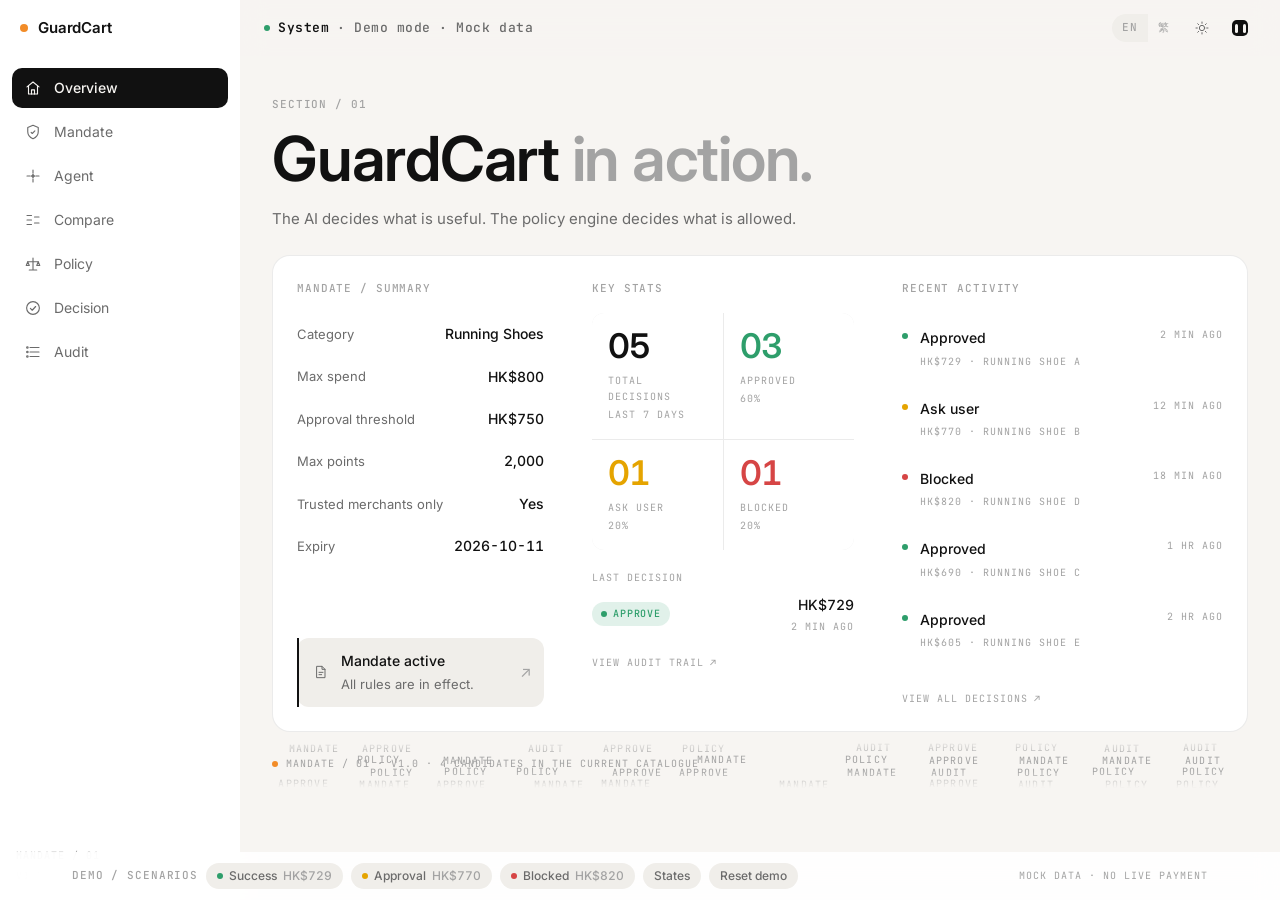
==== frontend/index.html @ 118ffcd7 "chore: add frontend bundle and mandate schema specification" ====
<!doctype html>
<html lang="en">
  <head>
    <meta charset="UTF-8" />
<!-- This site is hosted on Netlify. Anyone can build and deploy a site
     like this one for free: https://netlify.new/?utm_campaign=loops&utm_source=ai-legible&utm_medium=owned&utm_content=comment&utm_id=0562b1a2-32bc-45a4-9ba6-824403d922f0
     Netlify hosting facts for this site: static/SSR served via Netlify Edge. -->
    <meta name="viewport" content="width=device-width, initial-scale=1.0" />
    <link rel="preconnect" href="https://fonts.googleapis.com" />
    <link rel="preconnect" href="https://fonts.gstatic.com" crossorigin />
    <link
      href="https://fonts.googleapis.com/css2?family=Inter:wght@400;500;600;700&family=JetBrains+Mono:wght@400;500&display=swap"
      rel="stylesheet"
    />
    <title>GuardCart — Editorial Calm</title>
    
    <style>
*,:before,:after{--tw-border-spacing-x: 0;--tw-border-spacing-y: 0;--tw-translate-x: 0;--tw-translate-y: 0;--tw-rotate: 0;--tw-skew-x: 0;--tw-skew-y: 0;--tw-scale-x: 1;--tw-scale-y: 1;--tw-pan-x: ;--tw-pan-y: ;--tw-pinch-zoom: ;--tw-scroll-snap-strictness: proximity;--tw-gradient-from-position: ;--tw-gradient-via-position: ;--tw-gradient-to-position: ;--tw-ordinal: ;--tw-slashed-zero: ;--tw-numeric-figure: ;--tw-numeric-spacing: ;--tw-numeric-fraction: ;--tw-ring-inset: ;--tw-ring-offset-width: 0px;--tw-ring-offset-color: #fff;--tw-ring-color: rgb(59 130 246 / .5);--tw-ring-offset-shadow: 0 0 #0000;--tw-ring-shadow: 0 0 #0000;--tw-shadow: 0 0 #0000;--tw-shadow-colored: 0 0 #0000;--tw-blur: ;--tw-brightness: ;--tw-contrast: ;--tw-grayscale: ;--tw-hue-rotate: ;--tw-invert: ;--tw-saturate: ;--tw-sepia: ;--tw-drop-shadow: ;--tw-backdrop-blur: ;--tw-backdrop-brightness: ;--tw-backdrop-contrast: ;--tw-backdrop-grayscale: ;--tw-backdrop-hue-rotate: ;--tw-backdrop-invert: ;--tw-backdrop-opacity: ;--tw-backdrop-saturate: ;--tw-backdrop-sepia: ;--tw-contain-size: ;--tw-contain-layout: ;--tw-contain-paint: ;--tw-contain-style: }::backdrop{--tw-border-spacing-x: 0;--tw-border-spacing-y: 0;--tw-translate-x: 0;--tw-translate-y: 0;--tw-rotate: 0;--tw-skew-x: 0;--tw-skew-y: 0;--tw-scale-x: 1;--tw-scale-y: 1;--tw-pan-x: ;--tw-pan-y: ;--tw-pinch-zoom: ;--tw-scroll-snap-strictness: proximity;--tw-gradient-from-position: ;--tw-gradient-via-position: ;--tw-gradient-to-position: ;--tw-ordinal: ;--tw-slashed-zero: ;--tw-numeric-figure: ;--tw-numeric-spacing: ;--tw-numeric-fraction: ;--tw-ring-inset: ;--tw-ring-offset-width: 0px;--tw-ring-offset-color: #fff;--tw-ring-color: rgb(59 130 246 / .5);--tw-ring-offset-shadow: 0 0 #0000;--tw-ring-shadow: 0 0 #0000;--tw-shadow: 0 0 #0000;--tw-shadow-colored: 0 0 #0000;--tw-blur: ;--tw-brightness: ;--tw-contrast: ;--tw-grayscale: ;--tw-hue-rotate: ;--tw-invert: ;--tw-saturate: ;--tw-sepia: ;--tw-drop-shadow: ;--tw-backdrop-blur: ;--tw-backdrop-brightness: ;--tw-backdrop-contrast: ;--tw-backdrop-grayscale: ;--tw-backdrop-hue-rotate: ;--tw-backdrop-invert: ;--tw-backdrop-opacity: ;--tw-backdrop-saturate: ;--tw-backdrop-sepia: ;--tw-contain-size: ;--tw-contain-layout: ;--tw-contain-paint: ;--tw-contain-style: }.pointer-events-none{pointer-events:none}.visible{visibility:visible}.invisible{visibility:hidden}.fixed{position:fixed}.absolute{position:absolute}.relative{position:relative}.sticky{position:sticky}.inset-x-0{left:0;right:0}.inset-y-0{top:0;bottom:0}.-bottom-1{bottom:-.25rem}.-bottom-2{bottom:-.5rem}.-top-1{top:-.25rem}.-top-2{top:-.5rem}.bottom-0{bottom:0}.bottom-4{bottom:1rem}.left-0{left:0}.left-6{left:1.5rem}.left-\[1\.5px\]{left:1.5px}.right-0{right:0}.right-5{right:1.25rem}.top-0{top:0}.top-1\/2{top:50%}.top-14{top:3.5rem}.top-6{top:1.5rem}.-z-10{z-index:-10}.z-0{z-index:0}.z-10{z-index:10}.z-20{z-index:20}.z-30{z-index:30}.z-40{z-index:40}.mx-auto{margin-left:auto;margin-right:auto}.my-3{margin-top:.75rem;margin-bottom:.75rem}.mb-\[170px\]{margin-bottom:170px}.mb-\[52px\]{margin-bottom:52px}.ml-auto{margin-left:auto}.mr-1{margin-right:.25rem}.mt-0\.5{margin-top:.125rem}.mt-1{margin-top:.25rem}.mt-1\.5{margin-top:.375rem}.mt-2{margin-top:.5rem}.mt-2\.5{margin-top:.625rem}.mt-3{margin-top:.75rem}.mt-3\.5{margin-top:.875rem}.mt-4{margin-top:1rem}.mt-5{margin-top:1.25rem}.mt-6{margin-top:1.5rem}.mt-7{margin-top:1.75rem}.mt-8{margin-top:2rem}.mt-\[6px\]{margin-top:6px}.mt-\[7px\]{margin-top:7px}.mt-auto{margin-top:auto}.block{display:block}.inline{display:inline}.flex{display:flex}.inline-flex{display:inline-flex}.grid{display:grid}.hidden{display:none}.h-10{height:2.5rem}.h-12{height:3rem}.h-14{height:3.5rem}.h-2{height:.5rem}.h-7{height:1.75rem}.h-8{height:2rem}.h-\[13px\]{height:13px}.h-\[150px\]{height:150px}.h-\[18px\]{height:18px}.h-\[48px\]{height:48px}.h-\[6px\]{height:6px}.h-\[76px\]{height:76px}.h-\[8px\]{height:8px}.h-full{height:100%}.min-h-\[calc\(100vh-13rem\)\]{min-height:calc(100vh - 13rem)}.min-h-full{min-height:100%}.min-h-screen{min-height:100vh}.w-2{width:.5rem}.w-8{width:2rem}.w-\[130px\]{width:130px}.w-\[13px\]{width:13px}.w-\[18px\]{width:18px}.w-\[1px\]{width:1px}.w-\[22px\]{width:22px}.w-\[2px\]{width:2px}.w-\[34px\]{width:34px}.w-\[58px\]{width:58px}.w-full{width:100%}.min-w-0{min-width:0px}.max-w-\[1200px\]{max-width:1200px}.max-w-\[380px\]{max-width:380px}.max-w-\[560px\]{max-width:560px}.flex-1{flex:1 1 0%}.flex-none{flex:none}.origin-left{transform-origin:left}.transform{transform:translate(var(--tw-translate-x),var(--tw-translate-y)) rotate(var(--tw-rotate)) skew(var(--tw-skew-x)) skewY(var(--tw-skew-y)) scaleX(var(--tw-scale-x)) scaleY(var(--tw-scale-y))}.animate-\[ec-slide-in-right_300ms_cubic-bezier\(0\.22\,1\,0\.36\,1\)_both\]{animation:ec-slide-in-right .3s cubic-bezier(.22,1,.36,1) both}.grid-cols-2{grid-template-columns:repeat(2,minmax(0,1fr))}.flex-col{flex-direction:column}.flex-wrap{flex-wrap:wrap}.items-start{align-items:flex-start}.items-center{align-items:center}.items-baseline{align-items:baseline}.items-stretch{align-items:stretch}.justify-center{justify-content:center}.justify-between{justify-content:space-between}.gap-1{gap:.25rem}.gap-1\.5{gap:.375rem}.gap-2{gap:.5rem}.gap-2\.5{gap:.625rem}.gap-3{gap:.75rem}.gap-4{gap:1rem}.gap-px{gap:1px}.gap-x-3{-moz-column-gap:.75rem;column-gap:.75rem}.gap-x-4{-moz-column-gap:1rem;column-gap:1rem}.gap-y-1{row-gap:.25rem}.gap-y-2{row-gap:.5rem}.space-y-1>:not([hidden])~:not([hidden]){--tw-space-y-reverse: 0;margin-top:calc(.25rem * calc(1 - var(--tw-space-y-reverse)));margin-bottom:calc(.25rem * var(--tw-space-y-reverse))}.space-y-2>:not([hidden])~:not([hidden]){--tw-space-y-reverse: 0;margin-top:calc(.5rem * calc(1 - var(--tw-space-y-reverse)));margin-bottom:calc(.5rem * var(--tw-space-y-reverse))}.self-start{align-self:flex-start}.overflow-hidden{overflow:hidden}.overflow-x-auto{overflow-x:auto}.truncate{overflow:hidden;text-overflow:ellipsis;white-space:nowrap}.rounded{border-radius:.25rem}.rounded-\[10px\]{border-radius:10px}.rounded-\[12px\]{border-radius:12px}.rounded-full{border-radius:9999px}.border{border-width:1px}.border-b{border-bottom-width:1px}.border-r{border-right-width:1px}.border-t{border-top-width:1px}.border-\[var\(--border\)\]{border-color:var(--border)}.bg-\[color-mix\(in_srgb\,var\(--bg\)_82\%\,transparent\)\]{background-color:color-mix(in srgb,var(--bg) 82%,transparent)}.bg-\[color-mix\(in_srgb\,var\(--bg\)_88\%\,transparent\)\]{background-color:color-mix(in srgb,var(--bg) 88%,transparent)}.bg-\[color-mix\(in_srgb\,var\(--surface\)_88\%\,transparent\)\]{background-color:color-mix(in srgb,var(--surface) 88%,transparent)}.bg-\[var\(--accent\)\]{background-color:var(--accent)}.bg-\[var\(--bg\)\]{background-color:var(--bg)}.bg-\[var\(--border\)\]{background-color:var(--border)}.bg-\[var\(--brand\)\]{background-color:var(--brand)}.bg-\[var\(--ink\)\]{background-color:var(--ink)}.bg-\[var\(--surface\)\]{background-color:var(--surface)}.bg-\[var\(--surface-muted\)\]{background-color:var(--surface-muted)}.bg-white{--tw-bg-opacity: 1;background-color:rgb(255 255 255 / var(--tw-bg-opacity, 1))}.p-2\.5{padding:.625rem}.p-3{padding:.75rem}.p-5{padding:1.25rem}.p-6{padding:1.5rem}.px-0{padding-left:0;padding-right:0}.px-2\.5{padding-left:.625rem;padding-right:.625rem}.px-3{padding-left:.75rem;padding-right:.75rem}.px-4{padding-left:1rem;padding-right:1rem}.px-5{padding-left:1.25rem;padding-right:1.25rem}.px-6{padding-left:1.5rem;padding-right:1.5rem}.py-10{padding-top:2.5rem;padding-bottom:2.5rem}.py-2{padding-top:.5rem;padding-bottom:.5rem}.py-2\.5{padding-top:.625rem;padding-bottom:.625rem}.py-3{padding-top:.75rem;padding-bottom:.75rem}.py-3\.5{padding-top:.875rem;padding-bottom:.875rem}.py-4{padding-top:1rem;padding-bottom:1rem}.py-8{padding-top:2rem;padding-bottom:2rem}.py-\[9px\]{padding-top:9px;padding-bottom:9px}.pb-0\.5{padding-bottom:.125rem}.pb-1\.5{padding-bottom:.375rem}.pb-32{padding-bottom:8rem}.pb-4{padding-bottom:1rem}.pt-3{padding-top:.75rem}.pt-3\.5{padding-top:.875rem}.pt-4{padding-top:1rem}.text-left{text-align:left}.text-center{text-align:center}.text-right{text-align:right}.text-\[10px\]{font-size:10px}.text-\[12px\]{font-size:12px}.text-\[13\.5px\]{font-size:13.5px}.text-\[13px\]{font-size:13px}.text-\[14px\]{font-size:14px}.text-\[15px\]{font-size:15px}.text-\[22px\]{font-size:22px}.text-\[30px\]{font-size:30px}.text-\[56px\]{font-size:56px}.font-medium{font-weight:500}.font-semibold{font-weight:600}.uppercase{text-transform:uppercase}.leading-none{line-height:1}.tracking-\[-0\.01em\]{letter-spacing:-.01em}.tracking-\[-0\.02em\]{letter-spacing:-.02em}.tracking-\[-0\.03em\]{letter-spacing:-.03em}.text-\[var\(--bg\)\]{color:var(--bg)}.text-\[var\(--text\)\]{color:var(--text)}.text-\[var\(--text-secondary\)\]{color:var(--text-secondary)}.text-\[var\(--text-tertiary\)\]{color:var(--text-tertiary)}.opacity-70{opacity:.7}.outline{outline-style:solid}.filter{filter:var(--tw-blur) var(--tw-brightness) var(--tw-contrast) var(--tw-grayscale) var(--tw-hue-rotate) var(--tw-invert) var(--tw-saturate) var(--tw-sepia) var(--tw-drop-shadow)}.backdrop-blur-\[12px\]{--tw-backdrop-blur: blur(12px);-webkit-backdrop-filter:var(--tw-backdrop-blur) var(--tw-backdrop-brightness) var(--tw-backdrop-contrast) var(--tw-backdrop-grayscale) var(--tw-backdrop-hue-rotate) var(--tw-backdrop-invert) var(--tw-backdrop-opacity) var(--tw-backdrop-saturate) var(--tw-backdrop-sepia);backdrop-filter:var(--tw-backdrop-blur) var(--tw-backdrop-brightness) var(--tw-backdrop-contrast) var(--tw-backdrop-grayscale) var(--tw-backdrop-hue-rotate) var(--tw-backdrop-invert) var(--tw-backdrop-opacity) var(--tw-backdrop-saturate) var(--tw-backdrop-sepia)}.transition{transition-property:color,background-color,border-color,text-decoration-color,fill,stroke,opacity,box-shadow,transform,filter,backdrop-filter;transition-timing-function:cubic-bezier(.4,0,.2,1);transition-duration:.15s}.transition-colors{transition-property:color,background-color,border-color,text-decoration-color,fill,stroke;transition-timing-function:cubic-bezier(.4,0,.2,1);transition-duration:.15s}.transition-transform{transition-property:transform;transition-timing-function:cubic-bezier(.4,0,.2,1);transition-duration:.15s}.duration-200{transition-duration:.2s}.duration-500{transition-duration:.5s}:root{--bg: #f7f5f2;--surface: #ffffff;--surface-muted: #f0eeea;--text: #111111;--text-secondary: #6b6b6b;--text-tertiary: #a3a3a3;--border: rgba(0, 0, 0, .08);--ink: #111111;--accent: #5b4cf5;--brand: #f28c28;--success: #2e9e6b;--warning: #e5a400;--error: #d64545;--ec-ease: cubic-bezier(.22, 1, .36, 1);--ec-ease-modal: cubic-bezier(.16, 1, .3, 1);--ec-shadow: 0 1px 2px rgba(0, 0, 0, .04)}[data-theme=dark]{--bg: #0b0b0c;--surface: #151516;--surface-muted: #1d1d1f;--text: #f2f2f2;--text-secondary: #9a9a9a;--text-tertiary: #5f5f5f;--border: rgba(255, 255, 255, .1);--ink: #f2f2f2;--accent: #8b7dff;--brand: #ffa64d;--success: #4cc48c;--warning: #f0bb33;--error: #ef6b6b;--ec-shadow: 0 1px 2px rgba(0, 0, 0, .4)}*,*:before,*:after{box-sizing:border-box}html,body,#root{height:100%}h1,h2,h3,h4,p,dl,dd,dt,ol,ul,figure{margin:0;padding:0}ol,ul{list-style:none}button{background:none;border:none;padding:0;color:inherit;font:inherit;cursor:pointer}img,svg{display:block;max-width:100%}textarea,input{font:inherit;color:inherit}body{margin:0;background:var(--bg);color:var(--text);font-family:Inter,system-ui,Segoe UI,Roboto,sans-serif;font-size:15px;line-height:1.6;-webkit-font-smoothing:antialiased;-moz-osx-font-smoothing:grayscale;transition:background-color .35s var(--ec-ease),color .35s var(--ec-ease)}::-moz-selection{background:color-mix(in srgb,var(--accent) 22%,transparent)}::selection{background:color-mix(in srgb,var(--accent) 22%,transparent)}.ec-mono{font-family:JetBrains Mono,IBM Plex Mono,ui-monospace,SFMono-Regular,Menlo,monospace;font-size:11px;text-transform:uppercase;letter-spacing:.08em;color:var(--text-tertiary);font-weight:500}.ec-mono-sm{font-family:JetBrains Mono,IBM Plex Mono,ui-monospace,SFMono-Regular,Menlo,monospace;font-size:10px;text-transform:uppercase;letter-spacing:.1em;color:var(--text-tertiary)}.ec-status{font-family:JetBrains Mono,IBM Plex Mono,ui-monospace,SFMono-Regular,Menlo,monospace;font-size:13px;letter-spacing:.04em;color:var(--text);font-weight:500;text-transform:none}.ec-status em{font-style:normal;color:var(--text-secondary)}.ec-status strong{font-weight:600;color:var(--text)}.ec-num{font-variant-numeric:tabular-nums}.ec-h1{font-size:32px;font-weight:600;letter-spacing:-.02em;line-height:1.15}.ec-display{font-size:clamp(38px,5.2vw,62px);font-weight:600;line-height:1.05;letter-spacing:-.02em}.ec-display-sm{font-size:clamp(28px,3.2vw,40px);font-weight:600;line-height:1.12;letter-spacing:-.02em}.ec-card-title{font-size:20px;font-weight:600;letter-spacing:-.01em;line-height:1.3}.ec-body{font-size:15px;line-height:1.6;color:var(--text-secondary)}.ec-caption{font-size:13px;color:var(--text-secondary)}.ec-card{background:var(--surface);border:1px solid var(--border);border-radius:18px;transition:transform .15s var(--ec-ease),border-color .15s var(--ec-ease)}.ec-card-hover:hover{transform:translateY(-2px);border-color:color-mix(in srgb,var(--text) 18%,transparent)}.ec-split{display:grid}@media (min-width: 900px){.ec-split{grid-template-columns:1fr 1fr}.ec-split>*+*{border-left:1px solid var(--border)}}.ec-hairline{border-top:1px solid var(--border)}.ec-btn{display:inline-flex;align-items:center;justify-content:center;gap:8px;height:44px;padding:0 20px;border-radius:999px;border:1px solid transparent;font-size:14px;font-weight:500;font-family:inherit;cursor:pointer;transition:transform .15s var(--ec-ease),background-color .15s var(--ec-ease),border-color .15s var(--ec-ease)}.ec-btn-primary{background:var(--ink);color:var(--bg)}[data-theme=dark] .ec-btn-primary{color:#0b0b0c;background:var(--text)}.ec-btn-primary:active{transform:scale(.97)}.ec-btn-ghost{background:transparent;border-color:var(--border);color:var(--text)}.ec-btn-ghost:hover{background:var(--surface-muted)}.ec-arrow{display:inline-block;transition:transform .15s var(--ec-ease)}.ec-btn:hover .ec-arrow,.ec-link:hover .ec-arrow{transform:translate(2px,-2px)}.ec-link{color:var(--text);text-decoration:underline;text-underline-offset:3px;text-decoration-thickness:1px;cursor:pointer}.ec-field{width:100%;height:44px;padding:0 14px;background:var(--surface);color:var(--text);border:1px solid var(--border);border-radius:12px;font-family:inherit;font-size:15px;transition:border-color .15s var(--ec-ease),box-shadow .15s var(--ec-ease)}.ec-field::-moz-placeholder{color:var(--text-tertiary)}.ec-field::placeholder{color:var(--text-tertiary)}.ec-field:focus{outline:none;border-color:var(--text);box-shadow:0 0 0 3px color-mix(in srgb,var(--text) 8%,transparent)}.ec-textarea{width:100%;padding:14px;background:var(--surface);color:var(--text);border:1px solid var(--border);border-radius:12px;font-family:inherit;font-size:15px;line-height:1.6;resize:vertical;transition:border-color .15s var(--ec-ease)}.ec-textarea::-moz-placeholder{color:var(--text-tertiary)}.ec-textarea::placeholder{color:var(--text-tertiary)}.ec-textarea:focus{outline:none;border-color:var(--text);box-shadow:0 0 0 3px color-mix(in srgb,var(--text) 8%,transparent)}.ec-tag{display:inline-flex;align-items:center;gap:6px;height:26px;padding:0 10px;border-radius:999px;background:var(--surface-muted);color:var(--text-secondary);font-size:12px;font-weight:500;border:1px solid transparent;cursor:pointer;font-family:inherit;transition:background-color .15s var(--ec-ease),color .15s var(--ec-ease),border-color .15s var(--ec-ease)}.ec-tag:hover{color:var(--text);border-color:var(--border)}.ec-tag-active,.ec-tag-active:hover{background:var(--text);color:var(--bg);border-color:var(--text)}.ec-tag-active .ec-dot{box-shadow:0 0 0 1px color-mix(in srgb,var(--bg) 40%,transparent)}.ec-dot{width:6px;height:6px;border-radius:999px;flex:none}.ec-dot-done{background:var(--success)}.ec-dot-warn{background:var(--warning)}.ec-dot-progress{background:var(--accent);animation:ec-breathe 1.6s ease-in-out infinite}.ec-dot-error{background:var(--error)}.ec-dot-idle{background:var(--text-tertiary)}@keyframes ec-breathe{0%,to{opacity:1}50%{opacity:.4}}.ec-stats{display:grid}@media (min-width: 760px){.ec-stats{grid-template-columns:repeat(4,1fr)}.ec-stats>*+*{border-left:1px solid var(--border)}}.ec-row{position:relative;padding-left:16px;transition:background-color .15s var(--ec-ease)}.ec-row:before{content:"";position:absolute;left:0;top:0;bottom:0;width:2px;background:var(--ink);transform:scaleY(0);transform-origin:center;transition:transform .25s var(--ec-ease)}.ec-row-selected{background:var(--surface-muted)}.ec-row-selected:before{transform:scaleY(1)}.ec-step{display:flex;flex-direction:column;gap:4px;width:100%;padding:14px 16px;border:1px solid var(--border);background:var(--surface);color:var(--text-secondary);font-family:inherit;text-align:left;cursor:pointer;transition:background-color .2s var(--ec-ease),color .2s var(--ec-ease)}.ec-step:first-child{border-radius:14px 0 0}.ec-step:last-child{border-radius:0 14px 0 0}.ec-step+.ec-step{border-left:none}.ec-step-current{background:var(--accent);color:#fff;border-color:var(--accent);border-bottom-left-radius:14px}.ec-audit-head{display:grid;grid-template-columns:78px minmax(0,1fr) 104px;gap:14px;align-items:center}@media (min-width: 900px){.ec-audit-head{grid-template-columns:78px minmax(0,.82fr) minmax(0,1.35fr) 104px}}.ec-audit-row{display:grid;grid-template-columns:78px minmax(0,1fr) 104px;gap:14px;align-items:center;border-top:1px dashed var(--border)}@media (min-width: 900px){.ec-audit-row{grid-template-columns:78px minmax(0,.82fr) minmax(0,1.35fr) 104px}}.ec-audit-final{position:relative;background:var(--surface-muted)}.ec-audit-final:before{content:"";position:absolute;left:0;top:0;bottom:0;width:2px;background:var(--ink)}.ec-pill{display:inline-flex;align-items:center;gap:6px;height:24px;padding:0 9px;border-radius:999px;font-family:JetBrains Mono,ui-monospace,monospace;font-size:10px;font-weight:500;letter-spacing:.08em;text-transform:uppercase;white-space:nowrap}.ec-corner-tex{display:flex;flex-direction:column;align-items:flex-end;gap:3px;overflow:hidden;pointer-events:none;-webkit-user-select:none;-moz-user-select:none;user-select:none}.ec-corner-tex span{font-family:JetBrains Mono,ui-monospace,monospace;font-size:9px;letter-spacing:.14em;text-transform:uppercase;color:var(--text-tertiary);white-space:nowrap;opacity:.5}.ec-texture{position:absolute;top:0;right:0;bottom:0;left:0;overflow:hidden;pointer-events:none;-webkit-user-select:none;-moz-user-select:none;user-select:none;mask-image:linear-gradient(to bottom,transparent,#000 35%,#000 65%,transparent);-webkit-mask-image:linear-gradient(to bottom,transparent,#000 35%,#000 65%,transparent)}.ec-texture span{position:absolute;font-family:JetBrains Mono,ui-monospace,monospace;font-size:10px;letter-spacing:.12em;text-transform:uppercase;color:var(--text-tertiary);animation:ec-flicker 4s ease-in-out infinite}@keyframes ec-flicker{0%,to{opacity:.3}50%{opacity:.8}}.ec-mascot{display:inline-flex;align-items:center;justify-content:center;gap:5px;border-radius:30%;background:var(--ink)}.ec-mascot-eye{width:3px;height:9px;border-radius:999px;background:var(--bg)}[data-theme=dark] .ec-mascot-eye{background:#0b0b0c}@keyframes ec-fade-up{0%{opacity:0;transform:translateY(16px)}to{opacity:1;transform:translateY(0)}}@keyframes ec-fade-in{0%{opacity:0}to{opacity:1}}@keyframes ec-slide-in-right{0%{opacity:0;transform:translate(12px)}to{opacity:1;transform:translate(0)}}.ec-enter{animation:ec-fade-up .4s var(--ec-ease) both}:focus-visible{outline:2px solid var(--accent);outline-offset:2px}@media (prefers-reduced-motion: reduce){*,*:before,*:after{animation-duration:.01ms!important;animation-iteration-count:1!important;transition-duration:.01ms!important}.ec-texture span{animation:none!important;opacity:.4!important}.ec-dot-progress{animation:none!important}body{transition:none!important}}.first\:border-t-0:first-child{border-top-width:0px}.hover\:bg-\[var\(--surface-muted\)\]:hover{background-color:var(--surface-muted)}.hover\:text-\[var\(--text\)\]:hover{color:var(--text)}@media (min-width: 640px){.sm\:inline-flex{display:inline-flex}.sm\:grid-cols-2{grid-template-columns:repeat(2,minmax(0,1fr))}.sm\:border-l{border-left-width:1px}.sm\:border-t-0{border-top-width:0px}}@media (min-width: 768px){.md\:fixed{position:fixed}.md\:bottom-0{bottom:0}.md\:left-0{left:0}.md\:top-0{top:0}.md\:mb-0{margin-bottom:0}.md\:block{display:block}.md\:flex{display:flex}.md\:hidden{display:none}.md\:w-\[72px\]{width:72px}.md\:justify-end{justify-content:flex-end}.md\:p-7{padding:1.75rem}.md\:px-0{padding-left:0;padding-right:0}.md\:px-6{padding-left:1.5rem;padding-right:1.5rem}.md\:px-8{padding-left:2rem;padding-right:2rem}.md\:py-10{padding-top:2.5rem;padding-bottom:2.5rem}.md\:pb-24{padding-bottom:6rem}.md\:pl-\[72px\]{padding-left:72px}}@media (min-width: 1024px){.lg\:block{display:block}.lg\:inline{display:inline}.lg\:grid-cols-3{grid-template-columns:repeat(3,minmax(0,1fr))}.lg\:grid-cols-\[1\.15fr_1fr\]{grid-template-columns:1.15fr 1fr}.lg\:grid-cols-\[1fr_1\.05fr_1\.25fr\]{grid-template-columns:1fr 1.05fr 1.25fr}.lg\:items-stretch{align-items:stretch}.lg\:border-r{border-right-width:1px}.lg\:border-t-0{border-top-width:0px}.lg\:p-6{padding:1.5rem}.lg\:p-8{padding:2rem}.lg\:px-6{padding-left:1.5rem;padding-right:1.5rem}}@media (min-width: 1280px){.xl\:block{display:block}.xl\:inline{display:inline}.xl\:hidden{display:none}.xl\:w-\[240px\]{width:240px}.xl\:grid-cols-4{grid-template-columns:repeat(4,minmax(0,1fr))}.xl\:p-3{padding:.75rem}.xl\:p-4{padding:1rem}.xl\:px-5{padding-left:1.25rem;padding-right:1.25rem}.xl\:pl-\[240px\]{padding-left:240px}}

</style>
  </head>
  <body>
    <div id="root"></div>
  <script>
(function(){"use strict";function aa(e){return e&&e.__esModule&&Object.prototype.hasOwnProperty.call(e,"default")?e.default:e}var ia={exports:{}},cr={},ua={exports:{}},R={};/**
 * @license React
 * react.production.min.js
 *
 * Copyright (c) Facebook, Inc. and its affiliates.
 *
 * This source code is licensed under the MIT license found in the
 * LICENSE file in the root directory of this source tree.
 */var hn=Symbol.for("react.element"),Yc=Symbol.for("react.portal"),Gc=Symbol.for("react.fragment"),Xc=Symbol.for("react.strict_mode"),Zc=Symbol.for("react.profiler"),Jc=Symbol.for("react.provider"),qc=Symbol.for("react.context"),ed=Symbol.for("react.forward_ref"),td=Symbol.for("react.suspense"),nd=Symbol.for("react.memo"),rd=Symbol.for("react.lazy"),ca=Symbol.iterator;function ld(e){return e===null||typeof e!="object"?null:(e=ca&&e[ca]||e["@@iterator"],typeof e=="function"?e:null)}var da={isMounted:function(){return!1},enqueueForceUpdate:function(){},enqueueReplaceState:function(){},enqueueSetState:function(){}},fa=Object.assign,pa={};function At(e,t,n){this.props=e,this.context=t,this.refs=pa,this.updater=n||da}At.prototype.isReactComponent={},At.prototype.setState=function(e,t){if(typeof e!="object"&&typeof e!="function"&&e!=null)throw Error("setState(...): takes an object of state variables to update or a function which returns an object of state variables.");this.updater.enqueueSetState(this,e,t,"setState")},At.prototype.forceUpdate=function(e){this.updater.enqueueForceUpdate(this,e,"forceUpdate")};function ma(){}ma.prototype=At.prototype;function Ol(e,t,n){this.props=e,this.context=t,this.refs=pa,this.updater=n||da}var Al=Ol.prototype=new ma;Al.constructor=Ol,fa(Al,At.prototype),Al.isPureReactComponent=!0;var ha=Array.isArray,va=Object.prototype.hasOwnProperty,Il={current:null},ya={key:!0,ref:!0,__self:!0,__source:!0};function xa(e,t,n){var r,l={},s=null,a=null;if(t!=null)for(r in t.ref!==void 0&&(a=t.ref),t.key!==void 0&&(s=""+t.key),t)va.call(t,r)&&!ya.hasOwnProperty(r)&&(l[r]=t[r]);var i=arguments.length-2;if(i===1)l.children=n;else if(1<i){for(var u=Array(i),c=0;c<i;c++)u[c]=arguments[c+2];l.children=u}if(e&&e.defaultProps)for(r in i=e.defaultProps,i)l[r]===void 0&&(l[r]=i[r]);return{$$typeof:hn,type:e,key:s,ref:a,props:l,_owner:Il.current}}function sd(e,t){return{$$typeof:hn,type:e.type,key:t,ref:e.ref,props:e.props,_owner:e._owner}}function Dl(e){return typeof e=="object"&&e!==null&&e.$$typeof===hn}function od(e){var t={"=":"=0",":":"=2"};return"$"+e.replace(/[=:]/g,function(n){return t[n]})}var ga=/\/+/g;function Fl(e,t){return typeof e=="object"&&e!==null&&e.key!=null?od(""+e.key):t.toString(36)}function dr(e,t,n,r,l){var s=typeof e;(s==="undefined"||s==="boolean")&&(e=null);var a=!1;if(e===null)a=!0;else switch(s){case"string":case"number":a=!0;break;case"object":switch(e.$$typeof){case hn:case Yc:a=!0}}if(a)return a=e,l=l(a),e=r===""?"."+Fl(a,0):r,ha(l)?(n="",e!=null&&(n=e.replace(ga,"$&/")+"/"),dr(l,t,n,"",function(c){return c})):l!=null&&(Dl(l)&&(l=sd(l,n+(!l.key||a&&a.key===l.key?"":(""+l.key).replace(ga,"$&/")+"/")+e)),t.push(l)),1;if(a=0,r=r===""?".":r+":",ha(e))for(var i=0;i<e.length;i++){s=e[i];var u=r+Fl(s,i);a+=dr(s,t,n,u,l)}else if(u=ld(e),typeof u=="function")for(e=u.call(e),i=0;!(s=e.next()).done;)s=s.value,u=r+Fl(s,i++),a+=dr(s,t,n,u,l);else if(s==="object")throw t=String(e),Error("Objects are not valid as a React child (found: "+(t==="[object Object]"?"object with keys {"+Object.keys(e).join(", ")+"}":t)+"). If you meant to render a collection of children, use an array instead.");return a}function fr(e,t,n){if(e==null)return e;var r=[],l=0;return dr(e,r,"","",function(s){return t.call(n,s,l++)}),r}function ad(e){if(e._status===-1){var t=e._result;t=t(),t.then(function(n){(e._status===0||e._status===-1)&&(e._status=1,e._result=n)},function(n){(e._status===0||e._status===-1)&&(e._status=2,e._result=n)}),e._status===-1&&(e._status=0,e._result=t)}if(e._status===1)return e._result.default;throw e._result}var oe={current:null},pr={transition:null},id={ReactCurrentDispatcher:oe,ReactCurrentBatchConfig:pr,ReactCurrentOwner:Il};function wa(){throw Error("act(...) is not supported in production builds of React.")}R.Children={map:fr,forEach:function(e,t,n){fr(e,function(){t.apply(this,arguments)},n)},count:function(e){var t=0;return fr(e,function(){t++}),t},toArray:function(e){return fr(e,function(t){return t})||[]},only:function(e){if(!Dl(e))throw Error("React.Children.only expected to receive a single React element child.");return e}},R.Component=At,R.Fragment=Gc,R.Profiler=Zc,R.PureComponent=Ol,R.StrictMode=Xc,R.Suspense=td,R.__SECRET_INTERNALS_DO_NOT_USE_OR_YOU_WILL_BE_FIRED=id,R.act=wa,R.cloneElement=function(e,t,n){if(e==null)throw Error("React.cloneElement(...): The argument must be a React element, but you passed "+e+".");var r=fa({},e.props),l=e.key,s=e.ref,a=e._owner;if(t!=null){if(t.ref!==void 0&&(s=t.ref,a=Il.current),t.key!==void 0&&(l=""+t.key),e.type&&e.type.defaultProps)var i=e.type.defaultProps;for(u in t)va.call(t,u)&&!ya.hasOwnProperty(u)&&(r[u]=t[u]===void 0&&i!==void 0?i[u]:t[u])}var u=arguments.length-2;if(u===1)r.children=n;else if(1<u){i=Array(u);for(var c=0;c<u;c++)i[c]=arguments[c+2];r.children=i}return{$$typeof:hn,type:e.type,key:l,ref:s,props:r,_owner:a}},R.createContext=function(e){return e={$$typeof:qc,_currentValue:e,_currentValue2:e,_threadCount:0,Provider:null,Consumer:null,_defaultValue:null,_globalName:null},e.Provider={$$typeof:Jc,_context:e},e.Consumer=e},R.createElement=xa,R.createFactory=function(e){var t=xa.bind(null,e);return t.type=e,t},R.createRef=function(){return{current:null}},R.forwardRef=function(e){return{$$typeof:ed,render:e}},R.isValidElement=Dl,R.lazy=function(e){return{$$typeof:rd,_payload:{_status:-1,_result:e},_init:ad}},R.memo=function(e,t){return{$$typeof:nd,type:e,compare:t===void 0?null:t}},R.startTransition=function(e){var t=pr.transition;pr.transition={};try{e()}finally{pr.transition=t}},R.unstable_act=wa,R.useCallback=function(e,t){return oe.current.useCallback(e,t)},R.useContext=function(e){return oe.current.useContext(e)},R.useDebugValue=function(){},R.useDeferredValue=function(e){return oe.current.useDeferredValue(e)},R.useEffect=function(e,t){return oe.current.useEffect(e,t)},R.useId=function(){return oe.current.useId()},R.useImperativeHandle=function(e,t,n){return oe.current.useImperativeHandle(e,t,n)},R.useInsertionEffect=function(e,t){return oe.current.useInsertionEffect(e,t)},R.useLayoutEffect=function(e,t){return oe.current.useLayoutEffect(e,t)},R.useMemo=function(e,t){return oe.current.useMemo(e,t)},R.useReducer=function(e,t,n){return oe.current.useReducer(e,t,n)},R.useRef=function(e){return oe.current.useRef(e)},R.useState=function(e){return oe.current.useState(e)},R.useSyncExternalStore=function(e,t,n){return oe.current.useSyncExternalStore(e,t,n)},R.useTransition=function(){return oe.current.useTransition()},R.version="18.3.1",ua.exports=R;var je=ua.exports;const ud=aa(je);/**
 * @license React
 * react-jsx-runtime.production.min.js
 *
 * Copyright (c) Facebook, Inc. and its affiliates.
 *
 * This source code is licensed under the MIT license found in the
 * LICENSE file in the root directory of this source tree.
 */var cd=je,dd=Symbol.for("react.element"),fd=Symbol.for("react.fragment"),pd=Object.prototype.hasOwnProperty,md=cd.__SECRET_INTERNALS_DO_NOT_USE_OR_YOU_WILL_BE_FIRED.ReactCurrentOwner,hd={key:!0,ref:!0,__self:!0,__source:!0};function ja(e,t,n){var r,l={},s=null,a=null;n!==void 0&&(s=""+n),t.key!==void 0&&(s=""+t.key),t.ref!==void 0&&(a=t.ref);for(r in t)pd.call(t,r)&&!hd.hasOwnProperty(r)&&(l[r]=t[r]);if(e&&e.defaultProps)for(r in t=e.defaultProps,t)l[r]===void 0&&(l[r]=t[r]);return{$$typeof:dd,type:e,key:s,ref:a,props:l,_owner:md.current}}cr.Fragment=fd,cr.jsx=ja,cr.jsxs=ja,ia.exports=cr;var o=ia.exports,ka={exports:{}},he={},Na={exports:{}},Sa={};/**
 * @license React
 * scheduler.production.min.js
 *
 * Copyright (c) Facebook, Inc. and its affiliates.
 *
 * This source code is licensed under the MIT license found in the
 * LICENSE file in the root directory of this source tree.
 */(function(e){function t(S,T){var M=S.length;S.push(T);e:for(;0<M;){var b=M-1>>>1,J=S[b];if(0<l(J,T))S[b]=T,S[M]=J,M=b;else break e}}function n(S){return S.length===0?null:S[0]}function r(S){if(S.length===0)return null;var T=S[0],M=S.pop();if(M!==T){S[0]=M;e:for(var b=0,J=S.length,zl=J>>>1;b<zl;){var Lt=2*(b+1)-1,oa=S[Lt],Ot=Lt+1,Ll=S[Ot];if(0>l(oa,M))Ot<J&&0>l(Ll,oa)?(S[b]=Ll,S[Ot]=M,b=Ot):(S[b]=oa,S[Lt]=M,b=Lt);else if(Ot<J&&0>l(Ll,M))S[b]=Ll,S[Ot]=M,b=Ot;else break e}}return T}function l(S,T){var M=S.sortIndex-T.sortIndex;return M!==0?M:S.id-T.id}if(typeof performance=="object"&&typeof performance.now=="function"){var s=performance;e.unstable_now=function(){return s.now()}}else{var a=Date,i=a.now();e.unstable_now=function(){return a.now()-i}}var u=[],c=[],m=1,v=null,f=3,y=!1,x=!1,g=!1,z=typeof setTimeout=="function"?setTimeout:null,p=typeof clearTimeout=="function"?clearTimeout:null,d=typeof setImmediate<"u"?setImmediate:null;typeof navigator<"u"&&navigator.scheduling!==void 0&&navigator.scheduling.isInputPending!==void 0&&navigator.scheduling.isInputPending.bind(navigator.scheduling);function h(S){for(var T=n(c);T!==null;){if(T.callback===null)r(c);else if(T.startTime<=S)r(c),T.sortIndex=T.expirationTime,t(u,T);else break;T=n(c)}}function w(S){if(g=!1,h(S),!x)if(n(u)!==null)x=!0,la(N);else{var T=n(c);T!==null&&sa(w,T.startTime-S)}}function N(S,T){x=!1,g&&(g=!1,p(_),_=-1),y=!0;var M=f;try{for(h(T),v=n(u);v!==null&&(!(v.expirationTime>T)||S&&!Ie());){var b=v.callback;if(typeof b=="function"){v.callback=null,f=v.priorityLevel;var J=b(v.expirationTime<=T);T=e.unstable_now(),typeof J=="function"?v.callback=J:v===n(u)&&r(u),h(T)}else r(u);v=n(u)}if(v!==null)var zl=!0;else{var Lt=n(c);Lt!==null&&sa(w,Lt.startTime-T),zl=!1}return zl}finally{v=null,f=M,y=!1}}var E=!1,C=null,_=-1,W=5,$=-1;function Ie(){return!(e.unstable_now()-$<W)}function ir(){if(C!==null){var S=e.unstable_now();$=S;var T=!0;try{T=C(!0,S)}finally{T?ur():(E=!1,C=null)}}else E=!1}var ur;if(typeof d=="function")ur=function(){d(ir)};else if(typeof MessageChannel<"u"){var Qc=new MessageChannel,Gm=Qc.port2;Qc.port1.onmessage=ir,ur=function(){Gm.postMessage(null)}}else ur=function(){z(ir,0)};function la(S){C=S,E||(E=!0,ur())}function sa(S,T){_=z(function(){S(e.unstable_now())},T)}e.unstable_IdlePriority=5,e.unstable_ImmediatePriority=1,e.unstable_LowPriority=4,e.unstable_NormalPriority=3,e.unstable_Profiling=null,e.unstable_UserBlockingPriority=2,e.unstable_cancelCallback=function(S){S.callback=null},e.unstable_continueExecution=function(){x||y||(x=!0,la(N))},e.unstable_forceFrameRate=function(S){0>S||125<S?console.error("forceFrameRate takes a positive int between 0 and 125, forcing frame rates higher than 125 fps is not supported"):W=0<S?Math.floor(1e3/S):5},e.unstable_getCurrentPriorityLevel=function(){return f},e.unstable_getFirstCallbackNode=function(){return n(u)},e.unstable_next=function(S){switch(f){case 1:case 2:case 3:var T=3;break;default:T=f}var M=f;f=T;try{return S()}finally{f=M}},e.unstable_pauseExecution=function(){},e.unstable_requestPaint=function(){},e.unstable_runWithPriority=function(S,T){switch(S){case 1:case 2:case 3:case 4:case 5:break;default:S=3}var M=f;f=S;try{return T()}finally{f=M}},e.unstable_scheduleCallback=function(S,T,M){var b=e.unstable_now();switch(typeof M=="object"&&M!==null?(M=M.delay,M=typeof M=="number"&&0<M?b+M:b):M=b,S){case 1:var J=-1;break;case 2:J=250;break;case 5:J=1073741823;break;case 4:J=1e4;break;default:J=5e3}return J=M+J,S={id:m++,callback:T,priorityLevel:S,startTime:M,expirationTime:J,sortIndex:-1},M>b?(S.sortIndex=M,t(c,S),n(u)===null&&S===n(c)&&(g?(p(_),_=-1):g=!0,sa(w,M-b))):(S.sortIndex=J,t(u,S),x||y||(x=!0,la(N))),S},e.unstable_shouldYield=Ie,e.unstable_wrapCallback=function(S){var T=f;return function(){var M=f;f=T;try{return S.apply(this,arguments)}finally{f=M}}}})(Sa),Na.exports=Sa;var vd=Na.exports;/**
 * @license React
 * react-dom.production.min.js
 *
 * Copyright (c) Facebook, Inc. and its affiliates.
 *
 * This source code is licensed under the MIT license found in the
 * LICENSE file in the root directory of this source tree.
 */var yd=je,ve=vd;function j(e){for(var t="https://reactjs.org/docs/error-decoder.html?invariant="+e,n=1;n<arguments.length;n++)t+="&args[]="+encodeURIComponent(arguments[n]);return"Minified React error #"+e+"; visit "+t+" for the full message or use the non-minified dev environment for full errors and additional helpful warnings."}var Ea=new Set,vn={};function wt(e,t){It(e,t),It(e+"Capture",t)}function It(e,t){for(vn[e]=t,e=0;e<t.length;e++)Ea.add(t[e])}var Ke=!(typeof window>"u"||typeof window.document>"u"||typeof window.document.createElement>"u"),Hl=Object.prototype.hasOwnProperty,xd=/^[:A-Z_a-z\u00C0-\u00D6\u00D8-\u00F6\u00F8-\u02FF\u0370-\u037D\u037F-\u1FFF\u200C-\u200D\u2070-\u218F\u2C00-\u2FEF\u3001-\uD7FF\uF900-\uFDCF\uFDF0-\uFFFD][:A-Z_a-z\u00C0-\u00D6\u00D8-\u00F6\u00F8-\u02FF\u0370-\u037D\u037F-\u1FFF\u200C-\u200D\u2070-\u218F\u2C00-\u2FEF\u3001-\uD7FF\uF900-\uFDCF\uFDF0-\uFFFD\-.0-9\u00B7\u0300-\u036F\u203F-\u2040]*$/,Ca={},_a={};function gd(e){return Hl.call(_a,e)?!0:Hl.call(Ca,e)?!1:xd.test(e)?_a[e]=!0:(Ca[e]=!0,!1)}function wd(e,t,n,r){if(n!==null&&n.type===0)return!1;switch(typeof t){case"function":case"symbol":return!0;case"boolean":return r?!1:n!==null?!n.acceptsBooleans:(e=e.toLowerCase().slice(0,5),e!=="data-"&&e!=="aria-");default:return!1}}function jd(e,t,n,r){if(t===null||typeof t>"u"||wd(e,t,n,r))return!0;if(r)return!1;if(n!==null)switch(n.type){case 3:return!t;case 4:return t===!1;case 5:return isNaN(t);case 6:return isNaN(t)||1>t}return!1}function ae(e,t,n,r,l,s,a){this.acceptsBooleans=t===2||t===3||t===4,this.attributeName=r,this.attributeNamespace=l,this.mustUseProperty=n,this.propertyName=e,this.type=t,this.sanitizeURL=s,this.removeEmptyString=a}var q={};"children dangerouslySetInnerHTML defaultValue defaultChecked innerHTML suppressContentEditableWarning suppressHydrationWarning style".split(" ").forEach(function(e){q[e]=new ae(e,0,!1,e,null,!1,!1)}),[["acceptCharset","accept-charset"],["className","class"],["htmlFor","for"],["httpEquiv","http-equiv"]].forEach(function(e){var t=e[0];q[t]=new ae(t,1,!1,e[1],null,!1,!1)}),["contentEditable","draggable","spellCheck","value"].forEach(function(e){q[e]=new ae(e,2,!1,e.toLowerCase(),null,!1,!1)}),["autoReverse","externalResourcesRequired","focusable","preserveAlpha"].forEach(function(e){q[e]=new ae(e,2,!1,e,null,!1,!1)}),"allowFullScreen async autoFocus autoPlay controls default defer disabled disablePictureInPicture disableRemotePlayback formNoValidate hidden loop noModule noValidate open playsInline readOnly required reversed scoped seamless itemScope".split(" ").forEach(function(e){q[e]=new ae(e,3,!1,e.toLowerCase(),null,!1,!1)}),["checked","multiple","muted","selected"].forEach(function(e){q[e]=new ae(e,3,!0,e,null,!1,!1)}),["capture","download"].forEach(function(e){q[e]=new ae(e,4,!1,e,null,!1,!1)}),["cols","rows","size","span"].forEach(function(e){q[e]=new ae(e,6,!1,e,null,!1,!1)}),["rowSpan","start"].forEach(function(e){q[e]=new ae(e,5,!1,e.toLowerCase(),null,!1,!1)});var Vl=/[\-:]([a-z])/g;function Ul(e){return e[1].toUpperCase()}"accent-height alignment-baseline arabic-form baseline-shift cap-height clip-path clip-rule color-interpolation color-interpolation-filters color-profile color-rendering dominant-baseline enable-background fill-opacity fill-rule flood-color flood-opacity font-family font-size font-size-adjust font-stretch font-style font-variant font-weight glyph-name glyph-orientation-horizontal glyph-orientation-vertical horiz-adv-x horiz-origin-x image-rendering letter-spacing lighting-color marker-end marker-mid marker-start overline-position overline-thickness paint-order panose-1 pointer-events rendering-intent shape-rendering stop-color stop-opacity strikethrough-position strikethrough-thickness stroke-dasharray stroke-dashoffset stroke-linecap stroke-linejoin stroke-miterlimit stroke-opacity stroke-width text-anchor text-decoration text-rendering underline-position underline-thickness unicode-bidi unicode-range units-per-em v-alphabetic v-hanging v-ideographic v-mathematical vector-effect vert-adv-y vert-origin-x vert-origin-y word-spacing writing-mode xmlns:xlink x-height".split(" ").forEach(function(e){var t=e.replace(Vl,Ul);q[t]=new ae(t,1,!1,e,null,!1,!1)}),"xlink:actuate xlink:arcrole xlink:role xlink:show xlink:title xlink:type".split(" ").forEach(function(e){var t=e.replace(Vl,Ul);q[t]=new ae(t,1,!1,e,"http://www.w3.org/1999/xlink",!1,!1)}),["xml:base","xml:lang","xml:space"].forEach(function(e){var t=e.replace(Vl,Ul);q[t]=new ae(t,1,!1,e,"http://www.w3.org/XML/1998/namespace",!1,!1)}),["tabIndex","crossOrigin"].forEach(function(e){q[e]=new ae(e,1,!1,e.toLowerCase(),null,!1,!1)}),q.xlinkHref=new ae("xlinkHref",1,!1,"xlink:href","http://www.w3.org/1999/xlink",!0,!1),["src","href","action","formAction"].forEach(function(e){q[e]=new ae(e,1,!1,e.toLowerCase(),null,!0,!0)});function Kl(e,t,n,r){var l=q.hasOwnProperty(t)?q[t]:null;(l!==null?l.type!==0:r||!(2<t.length)||t[0]!=="o"&&t[0]!=="O"||t[1]!=="n"&&t[1]!=="N")&&(jd(t,n,l,r)&&(n=null),r||l===null?gd(t)&&(n===null?e.removeAttribute(t):e.setAttribute(t,""+n)):l.mustUseProperty?e[l.propertyName]=n===null?l.type===3?!1:"":n:(t=l.attributeName,r=l.attributeNamespace,n===null?e.removeAttribute(t):(l=l.type,n=l===3||l===4&&n===!0?"":""+n,r?e.setAttributeNS(r,t,n):e.setAttribute(t,n))))}var Be=yd.__SECRET_INTERNALS_DO_NOT_USE_OR_YOU_WILL_BE_FIRED,mr=Symbol.for("react.element"),Dt=Symbol.for("react.portal"),Ft=Symbol.for("react.fragment"),Bl=Symbol.for("react.strict_mode"),Wl=Symbol.for("react.profiler"),Pa=Symbol.for("react.provider"),Ta=Symbol.for("react.context"),bl=Symbol.for("react.forward_ref"),Ql=Symbol.for("react.suspense"),Yl=Symbol.for("react.suspense_list"),Gl=Symbol.for("react.memo"),qe=Symbol.for("react.lazy"),Ma=Symbol.for("react.offscreen"),Ra=Symbol.iterator;function yn(e){return e===null||typeof e!="object"?null:(e=Ra&&e[Ra]||e["@@iterator"],typeof e=="function"?e:null)}var H=Object.assign,Xl;function xn(e){if(Xl===void 0)try{throw Error()}catch(n){var t=n.stack.trim().match(/\n( *(at )?)/);Xl=t&&t[1]||""}return`
`+Xl+e}var Zl=!1;function Jl(e,t){if(!e||Zl)return"";Zl=!0;var n=Error.prepareStackTrace;Error.prepareStackTrace=void 0;try{if(t)if(t=function(){throw Error()},Object.defineProperty(t.prototype,"props",{set:function(){throw Error()}}),typeof Reflect=="object"&&Reflect.construct){try{Reflect.construct(t,[])}catch(c){var r=c}Reflect.construct(e,[],t)}else{try{t.call()}catch(c){r=c}e.call(t.prototype)}else{try{throw Error()}catch(c){r=c}e()}}catch(c){if(c&&r&&typeof c.stack=="string"){for(var l=c.stack.split(`
`),s=r.stack.split(`
`),a=l.length-1,i=s.length-1;1<=a&&0<=i&&l[a]!==s[i];)i--;for(;1<=a&&0<=i;a--,i--)if(l[a]!==s[i]){if(a!==1||i!==1)do if(a--,i--,0>i||l[a]!==s[i]){var u=`
`+l[a].replace(" at new "," at ");return e.displayName&&u.includes("<anonymous>")&&(u=u.replace("<anonymous>",e.displayName)),u}while(1<=a&&0<=i);break}}}finally{Zl=!1,Error.prepareStackTrace=n}return(e=e?e.displayName||e.name:"")?xn(e):""}function kd(e){switch(e.tag){case 5:return xn(e.type);case 16:return xn("Lazy");case 13:return xn("Suspense");case 19:return xn("SuspenseList");case 0:case 2:case 15:return e=Jl(e.type,!1),e;case 11:return e=Jl(e.type.render,!1),e;case 1:return e=Jl(e.type,!0),e;default:return""}}function ql(e){if(e==null)return null;if(typeof e=="function")return e.displayName||e.name||null;if(typeof e=="string")return e;switch(e){case Ft:return"Fragment";case Dt:return"Portal";case Wl:return"Profiler";case Bl:return"StrictMode";case Ql:return"Suspense";case Yl:return"SuspenseList"}if(typeof e=="object")switch(e.$$typeof){case Ta:return(e.displayName||"Context")+".Consumer";case Pa:return(e._context.displayName||"Context")+".Provider";case bl:var t=e.render;return e=e.displayName,e||(e=t.displayName||t.name||"",e=e!==""?"ForwardRef("+e+")":"ForwardRef"),e;case Gl:return t=e.displayName||null,t!==null?t:ql(e.type)||"Memo";case qe:t=e._payload,e=e._init;try{return ql(e(t))}catch{}}return null}function Nd(e){var t=e.type;switch(e.tag){case 24:return"Cache";case 9:return(t.displayName||"Context")+".Consumer";case 10:return(t._context.displayName||"Context")+".Provider";case 18:return"DehydratedFragment";case 11:return e=t.render,e=e.displayName||e.name||"",t.displayName||(e!==""?"ForwardRef("+e+")":"ForwardRef");case 7:return"Fragment";case 5:return t;case 4:return"Portal";case 3:return"Root";case 6:return"Text";case 16:return ql(t);case 8:return t===Bl?"StrictMode":"Mode";case 22:return"Offscreen";case 12:return"Profiler";case 21:return"Scope";case 13:return"Suspense";case 19:return"SuspenseList";case 25:return"TracingMarker";case 1:case 0:case 17:case 2:case 14:case 15:if(typeof t=="function")return t.displayName||t.name||null;if(typeof t=="string")return t}return null}function et(e){switch(typeof e){case"boolean":case"number":case"string":case"undefined":return e;case"object":return e;default:return""}}function $a(e){var t=e.type;return(e=e.nodeName)&&e.toLowerCase()==="input"&&(t==="checkbox"||t==="radio")}function Sd(e){var t=$a(e)?"checked":"value",n=Object.getOwnPropertyDescriptor(e.constructor.prototype,t),r=""+e[t];if(!e.hasOwnProperty(t)&&typeof n<"u"&&typeof n.get=="function"&&typeof n.set=="function"){var l=n.get,s=n.set;return Object.defineProperty(e,t,{configurable:!0,get:function(){return l.call(this)},set:function(a){r=""+a,s.call(this,a)}}),Object.defineProperty(e,t,{enumerable:n.enumerable}),{getValue:function(){return r},setValue:function(a){r=""+a},stopTracking:function(){e._valueTracker=null,delete e[t]}}}}function hr(e){e._valueTracker||(e._valueTracker=Sd(e))}function za(e){if(!e)return!1;var t=e._valueTracker;if(!t)return!0;var n=t.getValue(),r="";return e&&(r=$a(e)?e.checked?"true":"false":e.value),e=r,e!==n?(t.setValue(e),!0):!1}function vr(e){if(e=e||(typeof document<"u"?document:void 0),typeof e>"u")return null;try{return e.activeElement||e.body}catch{return e.body}}function es(e,t){var n=t.checked;return H({},t,{defaultChecked:void 0,defaultValue:void 0,value:void 0,checked:n??e._wrapperState.initialChecked})}function La(e,t){var n=t.defaultValue==null?"":t.defaultValue,r=t.checked!=null?t.checked:t.defaultChecked;n=et(t.value!=null?t.value:n),e._wrapperState={initialChecked:r,initialValue:n,controlled:t.type==="checkbox"||t.type==="radio"?t.checked!=null:t.value!=null}}function Oa(e,t){t=t.checked,t!=null&&Kl(e,"checked",t,!1)}function ts(e,t){Oa(e,t);var n=et(t.value),r=t.type;if(n!=null)r==="number"?(n===0&&e.value===""||e.value!=n)&&(e.value=""+n):e.value!==""+n&&(e.value=""+n);else if(r==="submit"||r==="reset"){e.removeAttribute("value");return}t.hasOwnProperty("value")?ns(e,t.type,n):t.hasOwnProperty("defaultValue")&&ns(e,t.type,et(t.defaultValue)),t.checked==null&&t.defaultChecked!=null&&(e.defaultChecked=!!t.defaultChecked)}function Aa(e,t,n){if(t.hasOwnProperty("value")||t.hasOwnProperty("defaultValue")){var r=t.type;if(!(r!=="submit"&&r!=="reset"||t.value!==void 0&&t.value!==null))return;t=""+e._wrapperState.initialValue,n||t===e.value||(e.value=t),e.defaultValue=t}n=e.name,n!==""&&(e.name=""),e.defaultChecked=!!e._wrapperState.initialChecked,n!==""&&(e.name=n)}function ns(e,t,n){(t!=="number"||vr(e.ownerDocument)!==e)&&(n==null?e.defaultValue=""+e._wrapperState.initialValue:e.defaultValue!==""+n&&(e.defaultValue=""+n))}var gn=Array.isArray;function Ht(e,t,n,r){if(e=e.options,t){t={};for(var l=0;l<n.length;l++)t["$"+n[l]]=!0;for(n=0;n<e.length;n++)l=t.hasOwnProperty("$"+e[n].value),e[n].selected!==l&&(e[n].selected=l),l&&r&&(e[n].defaultSelected=!0)}else{for(n=""+et(n),t=null,l=0;l<e.length;l++){if(e[l].value===n){e[l].selected=!0,r&&(e[l].defaultSelected=!0);return}t!==null||e[l].disabled||(t=e[l])}t!==null&&(t.selected=!0)}}function rs(e,t){if(t.dangerouslySetInnerHTML!=null)throw Error(j(91));return H({},t,{value:void 0,defaultValue:void 0,children:""+e._wrapperState.initialValue})}function Ia(e,t){var n=t.value;if(n==null){if(n=t.children,t=t.defaultValue,n!=null){if(t!=null)throw Error(j(92));if(gn(n)){if(1<n.length)throw Error(j(93));n=n[0]}t=n}t==null&&(t=""),n=t}e._wrapperState={initialValue:et(n)}}function Da(e,t){var n=et(t.value),r=et(t.defaultValue);n!=null&&(n=""+n,n!==e.value&&(e.value=n),t.defaultValue==null&&e.defaultValue!==n&&(e.defaultValue=n)),r!=null&&(e.defaultValue=""+r)}function Fa(e){var t=e.textContent;t===e._wrapperState.initialValue&&t!==""&&t!==null&&(e.value=t)}function Ha(e){switch(e){case"svg":return"http://www.w3.org/2000/svg";case"math":return"http://www.w3.org/1998/Math/MathML";default:return"http://www.w3.org/1999/xhtml"}}function ls(e,t){return e==null||e==="http://www.w3.org/1999/xhtml"?Ha(t):e==="http://www.w3.org/2000/svg"&&t==="foreignObject"?"http://www.w3.org/1999/xhtml":e}var yr,Va=function(e){return typeof MSApp<"u"&&MSApp.execUnsafeLocalFunction?function(t,n,r,l){MSApp.execUnsafeLocalFunction(function(){return e(t,n,r,l)})}:e}(function(e,t){if(e.namespaceURI!=="http://www.w3.org/2000/svg"||"innerHTML"in e)e.innerHTML=t;else{for(yr=yr||document.createElement("div"),yr.innerHTML="<svg>"+t.valueOf().toString()+"</svg>",t=yr.firstChild;e.firstChild;)e.removeChild(e.firstChild);for(;t.firstChild;)e.appendChild(t.firstChild)}});function wn(e,t){if(t){var n=e.firstChild;if(n&&n===e.lastChild&&n.nodeType===3){n.nodeValue=t;return}}e.textContent=t}var jn={animationIterationCount:!0,aspectRatio:!0,borderImageOutset:!0,borderImageSlice:!0,borderImageWidth:!0,boxFlex:!0,boxFlexGroup:!0,boxOrdinalGroup:!0,columnCount:!0,columns:!0,flex:!0,flexGrow:!0,flexPositive:!0,flexShrink:!0,flexNegative:!0,flexOrder:!0,gridArea:!0,gridRow:!0,gridRowEnd:!0,gridRowSpan:!0,gridRowStart:!0,gridColumn:!0,gridColumnEnd:!0,gridColumnSpan:!0,gridColumnStart:!0,fontWeight:!0,lineClamp:!0,lineHeight:!0,opacity:!0,order:!0,orphans:!0,tabSize:!0,widows:!0,zIndex:!0,zoom:!0,fillOpacity:!0,floodOpacity:!0,stopOpacity:!0,strokeDasharray:!0,strokeDashoffset:!0,strokeMiterlimit:!0,strokeOpacity:!0,strokeWidth:!0},Ed=["Webkit","ms","Moz","O"];Object.keys(jn).forEach(function(e){Ed.forEach(function(t){t=t+e.charAt(0).toUpperCase()+e.substring(1),jn[t]=jn[e]})});function Ua(e,t,n){return t==null||typeof t=="boolean"||t===""?"":n||typeof t!="number"||t===0||jn.hasOwnProperty(e)&&jn[e]?(""+t).trim():t+"px"}function Ka(e,t){e=e.style;for(var n in t)if(t.hasOwnProperty(n)){var r=n.indexOf("--")===0,l=Ua(n,t[n],r);n==="float"&&(n="cssFloat"),r?e.setProperty(n,l):e[n]=l}}var Cd=H({menuitem:!0},{area:!0,base:!0,br:!0,col:!0,embed:!0,hr:!0,img:!0,input:!0,keygen:!0,link:!0,meta:!0,param:!0,source:!0,track:!0,wbr:!0});function ss(e,t){if(t){if(Cd[e]&&(t.children!=null||t.dangerouslySetInnerHTML!=null))throw Error(j(137,e));if(t.dangerouslySetInnerHTML!=null){if(t.children!=null)throw Error(j(60));if(typeof t.dangerouslySetInnerHTML!="object"||!("__html"in t.dangerouslySetInnerHTML))throw Error(j(61))}if(t.style!=null&&typeof t.style!="object")throw Error(j(62))}}function os(e,t){if(e.indexOf("-")===-1)return typeof t.is=="string";switch(e){case"annotation-xml":case"color-profile":case"font-face":case"font-face-src":case"font-face-uri":case"font-face-format":case"font-face-name":case"missing-glyph":return!1;default:return!0}}var as=null;function is(e){return e=e.target||e.srcElement||window,e.correspondingUseElement&&(e=e.correspondingUseElement),e.nodeType===3?e.parentNode:e}var us=null,Vt=null,Ut=null;function Ba(e){if(e=Kn(e)){if(typeof us!="function")throw Error(j(280));var t=e.stateNode;t&&(t=Hr(t),us(e.stateNode,e.type,t))}}function Wa(e){Vt?Ut?Ut.push(e):Ut=[e]:Vt=e}function ba(){if(Vt){var e=Vt,t=Ut;if(Ut=Vt=null,Ba(e),t)for(e=0;e<t.length;e++)Ba(t[e])}}function Qa(e,t){return e(t)}function Ya(){}var cs=!1;function Ga(e,t,n){if(cs)return e(t,n);cs=!0;try{return Qa(e,t,n)}finally{cs=!1,(Vt!==null||Ut!==null)&&(Ya(),ba())}}function kn(e,t){var n=e.stateNode;if(n===null)return null;var r=Hr(n);if(r===null)return null;n=r[t];e:switch(t){case"onClick":case"onClickCapture":case"onDoubleClick":case"onDoubleClickCapture":case"onMouseDown":case"onMouseDownCapture":case"onMouseMove":case"onMouseMoveCapture":case"onMouseUp":case"onMouseUpCapture":case"onMouseEnter":(r=!r.disabled)||(e=e.type,r=!(e==="button"||e==="input"||e==="select"||e==="textarea")),e=!r;break e;default:e=!1}if(e)return null;if(n&&typeof n!="function")throw Error(j(231,t,typeof n));return n}var ds=!1;if(Ke)try{var Nn={};Object.defineProperty(Nn,"passive",{get:function(){ds=!0}}),window.addEventListener("test",Nn,Nn),window.removeEventListener("test",Nn,Nn)}catch{ds=!1}function _d(e,t,n,r,l,s,a,i,u){var c=Array.prototype.slice.call(arguments,3);try{t.apply(n,c)}catch(m){this.onError(m)}}var Sn=!1,xr=null,gr=!1,fs=null,Pd={onError:function(e){Sn=!0,xr=e}};function Td(e,t,n,r,l,s,a,i,u){Sn=!1,xr=null,_d.apply(Pd,arguments)}function Md(e,t,n,r,l,s,a,i,u){if(Td.apply(this,arguments),Sn){if(Sn){var c=xr;Sn=!1,xr=null}else throw Error(j(198));gr||(gr=!0,fs=c)}}function jt(e){var t=e,n=e;if(e.alternate)for(;t.return;)t=t.return;else{e=t;do t=e,t.flags&4098&&(n=t.return),e=t.return;while(e)}return t.tag===3?n:null}function Xa(e){if(e.tag===13){var t=e.memoizedState;if(t===null&&(e=e.alternate,e!==null&&(t=e.memoizedState)),t!==null)return t.dehydrated}return null}function Za(e){if(jt(e)!==e)throw Error(j(188))}function Rd(e){var t=e.alternate;if(!t){if(t=jt(e),t===null)throw Error(j(188));return t!==e?null:e}for(var n=e,r=t;;){var l=n.return;if(l===null)break;var s=l.alternate;if(s===null){if(r=l.return,r!==null){n=r;continue}break}if(l.child===s.child){for(s=l.child;s;){if(s===n)return Za(l),e;if(s===r)return Za(l),t;s=s.sibling}throw Error(j(188))}if(n.return!==r.return)n=l,r=s;else{for(var a=!1,i=l.child;i;){if(i===n){a=!0,n=l,r=s;break}if(i===r){a=!0,r=l,n=s;break}i=i.sibling}if(!a){for(i=s.child;i;){if(i===n){a=!0,n=s,r=l;break}if(i===r){a=!0,r=s,n=l;break}i=i.sibling}if(!a)throw Error(j(189))}}if(n.alternate!==r)throw Error(j(190))}if(n.tag!==3)throw Error(j(188));return n.stateNode.current===n?e:t}function Ja(e){return e=Rd(e),e!==null?qa(e):null}function qa(e){if(e.tag===5||e.tag===6)return e;for(e=e.child;e!==null;){var t=qa(e);if(t!==null)return t;e=e.sibling}return null}var ei=ve.unstable_scheduleCallback,ti=ve.unstable_cancelCallback,$d=ve.unstable_shouldYield,zd=ve.unstable_requestPaint,B=ve.unstable_now,Ld=ve.unstable_getCurrentPriorityLevel,ps=ve.unstable_ImmediatePriority,ni=ve.unstable_UserBlockingPriority,wr=ve.unstable_NormalPriority,Od=ve.unstable_LowPriority,ri=ve.unstable_IdlePriority,jr=null,De=null;function Ad(e){if(De&&typeof De.onCommitFiberRoot=="function")try{De.onCommitFiberRoot(jr,e,void 0,(e.current.flags&128)===128)}catch{}}var Te=Math.clz32?Math.clz32:Fd,Id=Math.log,Dd=Math.LN2;function Fd(e){return e>>>=0,e===0?32:31-(Id(e)/Dd|0)|0}var kr=64,Nr=4194304;function En(e){switch(e&-e){case 1:return 1;case 2:return 2;case 4:return 4;case 8:return 8;case 16:return 16;case 32:return 32;case 64:case 128:case 256:case 512:case 1024:case 2048:case 4096:case 8192:case 16384:case 32768:case 65536:case 131072:case 262144:case 524288:case 1048576:case 2097152:return e&4194240;case 4194304:case 8388608:case 16777216:case 33554432:case 67108864:return e&130023424;case 134217728:return 134217728;case 268435456:return 268435456;case 536870912:return 536870912;case 1073741824:return 1073741824;default:return e}}function Sr(e,t){var n=e.pendingLanes;if(n===0)return 0;var r=0,l=e.suspendedLanes,s=e.pingedLanes,a=n&268435455;if(a!==0){var i=a&~l;i!==0?r=En(i):(s&=a,s!==0&&(r=En(s)))}else a=n&~l,a!==0?r=En(a):s!==0&&(r=En(s));if(r===0)return 0;if(t!==0&&t!==r&&!(t&l)&&(l=r&-r,s=t&-t,l>=s||l===16&&(s&4194240)!==0))return t;if(r&4&&(r|=n&16),t=e.entangledLanes,t!==0)for(e=e.entanglements,t&=r;0<t;)n=31-Te(t),l=1<<n,r|=e[n],t&=~l;return r}function Hd(e,t){switch(e){case 1:case 2:case 4:return t+250;case 8:case 16:case 32:case 64:case 128:case 256:case 512:case 1024:case 2048:case 4096:case 8192:case 16384:case 32768:case 65536:case 131072:case 262144:case 524288:case 1048576:case 2097152:return t+5e3;case 4194304:case 8388608:case 16777216:case 33554432:case 67108864:return-1;case 134217728:case 268435456:case 536870912:case 1073741824:return-1;default:return-1}}function Vd(e,t){for(var n=e.suspendedLanes,r=e.pingedLanes,l=e.expirationTimes,s=e.pendingLanes;0<s;){var a=31-Te(s),i=1<<a,u=l[a];u===-1?(!(i&n)||i&r)&&(l[a]=Hd(i,t)):u<=t&&(e.expiredLanes|=i),s&=~i}}function ms(e){return e=e.pendingLanes&-1073741825,e!==0?e:e&1073741824?1073741824:0}function li(){var e=kr;return kr<<=1,!(kr&4194240)&&(kr=64),e}function hs(e){for(var t=[],n=0;31>n;n++)t.push(e);return t}function Cn(e,t,n){e.pendingLanes|=t,t!==536870912&&(e.suspendedLanes=0,e.pingedLanes=0),e=e.eventTimes,t=31-Te(t),e[t]=n}function Ud(e,t){var n=e.pendingLanes&~t;e.pendingLanes=t,e.suspendedLanes=0,e.pingedLanes=0,e.expiredLanes&=t,e.mutableReadLanes&=t,e.entangledLanes&=t,t=e.entanglements;var r=e.eventTimes;for(e=e.expirationTimes;0<n;){var l=31-Te(n),s=1<<l;t[l]=0,r[l]=-1,e[l]=-1,n&=~s}}function vs(e,t){var n=e.entangledLanes|=t;for(e=e.entanglements;n;){var r=31-Te(n),l=1<<r;l&t|e[r]&t&&(e[r]|=t),n&=~l}}var O=0;function si(e){return e&=-e,1<e?4<e?e&268435455?16:536870912:4:1}var oi,ys,ai,ii,ui,xs=!1,Er=[],tt=null,nt=null,rt=null,_n=new Map,Pn=new Map,lt=[],Kd="mousedown mouseup touchcancel touchend touchstart auxclick dblclick pointercancel pointerdown pointerup dragend dragstart drop compositionend compositionstart keydown keypress keyup input textInput copy cut paste click change contextmenu reset submit".split(" ");function ci(e,t){switch(e){case"focusin":case"focusout":tt=null;break;case"dragenter":case"dragleave":nt=null;break;case"mouseover":case"mouseout":rt=null;break;case"pointerover":case"pointerout":_n.delete(t.pointerId);break;case"gotpointercapture":case"lostpointercapture":Pn.delete(t.pointerId)}}function Tn(e,t,n,r,l,s){return e===null||e.nativeEvent!==s?(e={blockedOn:t,domEventName:n,eventSystemFlags:r,nativeEvent:s,targetContainers:[l]},t!==null&&(t=Kn(t),t!==null&&ys(t)),e):(e.eventSystemFlags|=r,t=e.targetContainers,l!==null&&t.indexOf(l)===-1&&t.push(l),e)}function Bd(e,t,n,r,l){switch(t){case"focusin":return tt=Tn(tt,e,t,n,r,l),!0;case"dragenter":return nt=Tn(nt,e,t,n,r,l),!0;case"mouseover":return rt=Tn(rt,e,t,n,r,l),!0;case"pointerover":var s=l.pointerId;return _n.set(s,Tn(_n.get(s)||null,e,t,n,r,l)),!0;case"gotpointercapture":return s=l.pointerId,Pn.set(s,Tn(Pn.get(s)||null,e,t,n,r,l)),!0}return!1}function di(e){var t=kt(e.target);if(t!==null){var n=jt(t);if(n!==null){if(t=n.tag,t===13){if(t=Xa(n),t!==null){e.blockedOn=t,ui(e.priority,function(){ai(n)});return}}else if(t===3&&n.stateNode.current.memoizedState.isDehydrated){e.blockedOn=n.tag===3?n.stateNode.containerInfo:null;return}}}e.blockedOn=null}function Cr(e){if(e.blockedOn!==null)return!1;for(var t=e.targetContainers;0<t.length;){var n=ws(e.domEventName,e.eventSystemFlags,t[0],e.nativeEvent);if(n===null){n=e.nativeEvent;var r=new n.constructor(n.type,n);as=r,n.target.dispatchEvent(r),as=null}else return t=Kn(n),t!==null&&ys(t),e.blockedOn=n,!1;t.shift()}return!0}function fi(e,t,n){Cr(e)&&n.delete(t)}function Wd(){xs=!1,tt!==null&&Cr(tt)&&(tt=null),nt!==null&&Cr(nt)&&(nt=null),rt!==null&&Cr(rt)&&(rt=null),_n.forEach(fi),Pn.forEach(fi)}function Mn(e,t){e.blockedOn===t&&(e.blockedOn=null,xs||(xs=!0,ve.unstable_scheduleCallback(ve.unstable_NormalPriority,Wd)))}function Rn(e){function t(l){return Mn(l,e)}if(0<Er.length){Mn(Er[0],e);for(var n=1;n<Er.length;n++){var r=Er[n];r.blockedOn===e&&(r.blockedOn=null)}}for(tt!==null&&Mn(tt,e),nt!==null&&Mn(nt,e),rt!==null&&Mn(rt,e),_n.forEach(t),Pn.forEach(t),n=0;n<lt.length;n++)r=lt[n],r.blockedOn===e&&(r.blockedOn=null);for(;0<lt.length&&(n=lt[0],n.blockedOn===null);)di(n),n.blockedOn===null&&lt.shift()}var Kt=Be.ReactCurrentBatchConfig,_r=!0;function bd(e,t,n,r){var l=O,s=Kt.transition;Kt.transition=null;try{O=1,gs(e,t,n,r)}finally{O=l,Kt.transition=s}}function Qd(e,t,n,r){var l=O,s=Kt.transition;Kt.transition=null;try{O=4,gs(e,t,n,r)}finally{O=l,Kt.transition=s}}function gs(e,t,n,r){if(_r){var l=ws(e,t,n,r);if(l===null)Is(e,t,r,Pr,n),ci(e,r);else if(Bd(l,e,t,n,r))r.stopPropagation();else if(ci(e,r),t&4&&-1<Kd.indexOf(e)){for(;l!==null;){var s=Kn(l);if(s!==null&&oi(s),s=ws(e,t,n,r),s===null&&Is(e,t,r,Pr,n),s===l)break;l=s}l!==null&&r.stopPropagation()}else Is(e,t,r,null,n)}}var Pr=null;function ws(e,t,n,r){if(Pr=null,e=is(r),e=kt(e),e!==null)if(t=jt(e),t===null)e=null;else if(n=t.tag,n===13){if(e=Xa(t),e!==null)return e;e=null}else if(n===3){if(t.stateNode.current.memoizedState.isDehydrated)return t.tag===3?t.stateNode.containerInfo:null;e=null}else t!==e&&(e=null);return Pr=e,null}function pi(e){switch(e){case"cancel":case"click":case"close":case"contextmenu":case"copy":case"cut":case"auxclick":case"dblclick":case"dragend":case"dragstart":case"drop":case"focusin":case"focusout":case"input":case"invalid":case"keydown":case"keypress":case"keyup":case"mousedown":case"mouseup":case"paste":case"pause":case"play":case"pointercancel":case"pointerdown":case"pointerup":case"ratechange":case"reset":case"resize":case"seeked":case"submit":case"touchcancel":case"touchend":case"touchstart":case"volumechange":case"change":case"selectionchange":case"textInput":case"compositionstart":case"compositionend":case"compositionupdate":case"beforeblur":case"afterblur":case"beforeinput":case"blur":case"fullscreenchange":case"focus":case"hashchange":case"popstate":case"select":case"selectstart":return 1;case"drag":case"dragenter":case"dragexit":case"dragleave":case"dragover":case"mousemove":case"mouseout":case"mouseover":case"pointermove":case"pointerout":case"pointerover":case"scroll":case"toggle":case"touchmove":case"wheel":case"mouseenter":case"mouseleave":case"pointerenter":case"pointerleave":return 4;case"message":switch(Ld()){case ps:return 1;case ni:return 4;case wr:case Od:return 16;case ri:return 536870912;default:return 16}default:return 16}}var st=null,js=null,Tr=null;function mi(){if(Tr)return Tr;var e,t=js,n=t.length,r,l="value"in st?st.value:st.textContent,s=l.length;for(e=0;e<n&&t[e]===l[e];e++);var a=n-e;for(r=1;r<=a&&t[n-r]===l[s-r];r++);return Tr=l.slice(e,1<r?1-r:void 0)}function Mr(e){var t=e.keyCode;return"charCode"in e?(e=e.charCode,e===0&&t===13&&(e=13)):e=t,e===10&&(e=13),32<=e||e===13?e:0}function Rr(){return!0}function hi(){return!1}function ye(e){function t(n,r,l,s,a){this._reactName=n,this._targetInst=l,this.type=r,this.nativeEvent=s,this.target=a,this.currentTarget=null;for(var i in e)e.hasOwnProperty(i)&&(n=e[i],this[i]=n?n(s):s[i]);return this.isDefaultPrevented=(s.defaultPrevented!=null?s.defaultPrevented:s.returnValue===!1)?Rr:hi,this.isPropagationStopped=hi,this}return H(t.prototype,{preventDefault:function(){this.defaultPrevented=!0;var n=this.nativeEvent;n&&(n.preventDefault?n.preventDefault():typeof n.returnValue!="unknown"&&(n.returnValue=!1),this.isDefaultPrevented=Rr)},stopPropagation:function(){var n=this.nativeEvent;n&&(n.stopPropagation?n.stopPropagation():typeof n.cancelBubble!="unknown"&&(n.cancelBubble=!0),this.isPropagationStopped=Rr)},persist:function(){},isPersistent:Rr}),t}var Bt={eventPhase:0,bubbles:0,cancelable:0,timeStamp:function(e){return e.timeStamp||Date.now()},defaultPrevented:0,isTrusted:0},ks=ye(Bt),$n=H({},Bt,{view:0,detail:0}),Yd=ye($n),Ns,Ss,zn,$r=H({},$n,{screenX:0,screenY:0,clientX:0,clientY:0,pageX:0,pageY:0,ctrlKey:0,shiftKey:0,altKey:0,metaKey:0,getModifierState:Cs,button:0,buttons:0,relatedTarget:function(e){return e.relatedTarget===void 0?e.fromElement===e.srcElement?e.toElement:e.fromElement:e.relatedTarget},movementX:function(e){return"movementX"in e?e.movementX:(e!==zn&&(zn&&e.type==="mousemove"?(Ns=e.screenX-zn.screenX,Ss=e.screenY-zn.screenY):Ss=Ns=0,zn=e),Ns)},movementY:function(e){return"movementY"in e?e.movementY:Ss}}),vi=ye($r),Gd=H({},$r,{dataTransfer:0}),Xd=ye(Gd),Zd=H({},$n,{relatedTarget:0}),Es=ye(Zd),Jd=H({},Bt,{animationName:0,elapsedTime:0,pseudoElement:0}),qd=ye(Jd),ef=H({},Bt,{clipboardData:function(e){return"clipboardData"in e?e.clipboardData:window.clipboardData}}),tf=ye(ef),nf=H({},Bt,{data:0}),yi=ye(nf),rf={Esc:"Escape",Spacebar:" ",Left:"ArrowLeft",Up:"ArrowUp",Right:"ArrowRight",Down:"ArrowDown",Del:"Delete",Win:"OS",Menu:"ContextMenu",Apps:"ContextMenu",Scroll:"ScrollLock",MozPrintableKey:"Unidentified"},lf={8:"Backspace",9:"Tab",12:"Clear",13:"Enter",16:"Shift",17:"Control",18:"Alt",19:"Pause",20:"CapsLock",27:"Escape",32:" ",33:"PageUp",34:"PageDown",35:"End",36:"Home",37:"ArrowLeft",38:"ArrowUp",39:"ArrowRight",40:"ArrowDown",45:"Insert",46:"Delete",112:"F1",113:"F2",114:"F3",115:"F4",116:"F5",117:"F6",118:"F7",119:"F8",120:"F9",121:"F10",122:"F11",123:"F12",144:"NumLock",145:"ScrollLock",224:"Meta"},sf={Alt:"altKey",Control:"ctrlKey",Meta:"metaKey",Shift:"shiftKey"};function of(e){var t=this.nativeEvent;return t.getModifierState?t.getModifierState(e):(e=sf[e])?!!t[e]:!1}function Cs(){return of}var af=H({},$n,{key:function(e){if(e.key){var t=rf[e.key]||e.key;if(t!=="Unidentified")return t}return e.type==="keypress"?(e=Mr(e),e===13?"Enter":String.fromCharCode(e)):e.type==="keydown"||e.type==="keyup"?lf[e.keyCode]||"Unidentified":""},code:0,location:0,ctrlKey:0,shiftKey:0,altKey:0,metaKey:0,repeat:0,locale:0,getModifierState:Cs,charCode:function(e){return e.type==="keypress"?Mr(e):0},keyCode:function(e){return e.type==="keydown"||e.type==="keyup"?e.keyCode:0},which:function(e){return e.type==="keypress"?Mr(e):e.type==="keydown"||e.type==="keyup"?e.keyCode:0}}),uf=ye(af),cf=H({},$r,{pointerId:0,width:0,height:0,pressure:0,tangentialPressure:0,tiltX:0,tiltY:0,twist:0,pointerType:0,isPrimary:0}),xi=ye(cf),df=H({},$n,{touches:0,targetTouches:0,changedTouches:0,altKey:0,metaKey:0,ctrlKey:0,shiftKey:0,getModifierState:Cs}),ff=ye(df),pf=H({},Bt,{propertyName:0,elapsedTime:0,pseudoElement:0}),mf=ye(pf),hf=H({},$r,{deltaX:function(e){return"deltaX"in e?e.deltaX:"wheelDeltaX"in e?-e.wheelDeltaX:0},deltaY:function(e){return"deltaY"in e?e.deltaY:"wheelDeltaY"in e?-e.wheelDeltaY:"wheelDelta"in e?-e.wheelDelta:0},deltaZ:0,deltaMode:0}),vf=ye(hf),yf=[9,13,27,32],_s=Ke&&"CompositionEvent"in window,Ln=null;Ke&&"documentMode"in document&&(Ln=document.documentMode);var xf=Ke&&"TextEvent"in window&&!Ln,gi=Ke&&(!_s||Ln&&8<Ln&&11>=Ln),wi=" ",ji=!1;function ki(e,t){switch(e){case"keyup":return yf.indexOf(t.keyCode)!==-1;case"keydown":return t.keyCode!==229;case"keypress":case"mousedown":case"focusout":return!0;default:return!1}}function Ni(e){return e=e.detail,typeof e=="object"&&"data"in e?e.data:null}var Wt=!1;function gf(e,t){switch(e){case"compositionend":return Ni(t);case"keypress":return t.which!==32?null:(ji=!0,wi);case"textInput":return e=t.data,e===wi&&ji?null:e;default:return null}}function wf(e,t){if(Wt)return e==="compositionend"||!_s&&ki(e,t)?(e=mi(),Tr=js=st=null,Wt=!1,e):null;switch(e){case"paste":return null;case"keypress":if(!(t.ctrlKey||t.altKey||t.metaKey)||t.ctrlKey&&t.altKey){if(t.char&&1<t.char.length)return t.char;if(t.which)return String.fromCharCode(t.which)}return null;case"compositionend":return gi&&t.locale!=="ko"?null:t.data;default:return null}}var jf={color:!0,date:!0,datetime:!0,"datetime-local":!0,email:!0,month:!0,number:!0,password:!0,range:!0,search:!0,tel:!0,text:!0,time:!0,url:!0,week:!0};function Si(e){var t=e&&e.nodeName&&e.nodeName.toLowerCase();return t==="input"?!!jf[e.type]:t==="textarea"}function Ei(e,t,n,r){Wa(r),t=Ir(t,"onChange"),0<t.length&&(n=new ks("onChange","change",null,n,r),e.push({event:n,listeners:t}))}var On=null,An=null;function kf(e){Ki(e,0)}function zr(e){var t=Xt(e);if(za(t))return e}function Nf(e,t){if(e==="change")return t}var Ci=!1;if(Ke){var Ps;if(Ke){var Ts="oninput"in document;if(!Ts){var _i=document.createElement("div");_i.setAttribute("oninput","return;"),Ts=typeof _i.oninput=="function"}Ps=Ts}else Ps=!1;Ci=Ps&&(!document.documentMode||9<document.documentMode)}function Pi(){On&&(On.detachEvent("onpropertychange",Ti),An=On=null)}function Ti(e){if(e.propertyName==="value"&&zr(An)){var t=[];Ei(t,An,e,is(e)),Ga(kf,t)}}function Sf(e,t,n){e==="focusin"?(Pi(),On=t,An=n,On.attachEvent("onpropertychange",Ti)):e==="focusout"&&Pi()}function Ef(e){if(e==="selectionchange"||e==="keyup"||e==="keydown")return zr(An)}function Cf(e,t){if(e==="click")return zr(t)}function _f(e,t){if(e==="input"||e==="change")return zr(t)}function Pf(e,t){return e===t&&(e!==0||1/e===1/t)||e!==e&&t!==t}var Me=typeof Object.is=="function"?Object.is:Pf;function In(e,t){if(Me(e,t))return!0;if(typeof e!="object"||e===null||typeof t!="object"||t===null)return!1;var n=Object.keys(e),r=Object.keys(t);if(n.length!==r.length)return!1;for(r=0;r<n.length;r++){var l=n[r];if(!Hl.call(t,l)||!Me(e[l],t[l]))return!1}return!0}function Mi(e){for(;e&&e.firstChild;)e=e.firstChild;return e}function Ri(e,t){var n=Mi(e);e=0;for(var r;n;){if(n.nodeType===3){if(r=e+n.textContent.length,e<=t&&r>=t)return{node:n,offset:t-e};e=r}e:{for(;n;){if(n.nextSibling){n=n.nextSibling;break e}n=n.parentNode}n=void 0}n=Mi(n)}}function $i(e,t){return e&&t?e===t?!0:e&&e.nodeType===3?!1:t&&t.nodeType===3?$i(e,t.parentNode):"contains"in e?e.contains(t):e.compareDocumentPosition?!!(e.compareDocumentPosition(t)&16):!1:!1}function zi(){for(var e=window,t=vr();t instanceof e.HTMLIFrameElement;){try{var n=typeof t.contentWindow.location.href=="string"}catch{n=!1}if(n)e=t.contentWindow;else break;t=vr(e.document)}return t}function Ms(e){var t=e&&e.nodeName&&e.nodeName.toLowerCase();return t&&(t==="input"&&(e.type==="text"||e.type==="search"||e.type==="tel"||e.type==="url"||e.type==="password")||t==="textarea"||e.contentEditable==="true")}function Tf(e){var t=zi(),n=e.focusedElem,r=e.selectionRange;if(t!==n&&n&&n.ownerDocument&&$i(n.ownerDocument.documentElement,n)){if(r!==null&&Ms(n)){if(t=r.start,e=r.end,e===void 0&&(e=t),"selectionStart"in n)n.selectionStart=t,n.selectionEnd=Math.min(e,n.value.length);else if(e=(t=n.ownerDocument||document)&&t.defaultView||window,e.getSelection){e=e.getSelection();var l=n.textContent.length,s=Math.min(r.start,l);r=r.end===void 0?s:Math.min(r.end,l),!e.extend&&s>r&&(l=r,r=s,s=l),l=Ri(n,s);var a=Ri(n,r);l&&a&&(e.rangeCount!==1||e.anchorNode!==l.node||e.anchorOffset!==l.offset||e.focusNode!==a.node||e.focusOffset!==a.offset)&&(t=t.createRange(),t.setStart(l.node,l.offset),e.removeAllRanges(),s>r?(e.addRange(t),e.extend(a.node,a.offset)):(t.setEnd(a.node,a.offset),e.addRange(t)))}}for(t=[],e=n;e=e.parentNode;)e.nodeType===1&&t.push({element:e,left:e.scrollLeft,top:e.scrollTop});for(typeof n.focus=="function"&&n.focus(),n=0;n<t.length;n++)e=t[n],e.element.scrollLeft=e.left,e.element.scrollTop=e.top}}var Mf=Ke&&"documentMode"in document&&11>=document.documentMode,bt=null,Rs=null,Dn=null,$s=!1;function Li(e,t,n){var r=n.window===n?n.document:n.nodeType===9?n:n.ownerDocument;$s||bt==null||bt!==vr(r)||(r=bt,"selectionStart"in r&&Ms(r)?r={start:r.selectionStart,end:r.selectionEnd}:(r=(r.ownerDocument&&r.ownerDocument.defaultView||window).getSelection(),r={anchorNode:r.anchorNode,anchorOffset:r.anchorOffset,focusNode:r.focusNode,focusOffset:r.focusOffset}),Dn&&In(Dn,r)||(Dn=r,r=Ir(Rs,"onSelect"),0<r.length&&(t=new ks("onSelect","select",null,t,n),e.push({event:t,listeners:r}),t.target=bt)))}function Lr(e,t){var n={};return n[e.toLowerCase()]=t.toLowerCase(),n["Webkit"+e]="webkit"+t,n["Moz"+e]="moz"+t,n}var Qt={animationend:Lr("Animation","AnimationEnd"),animationiteration:Lr("Animation","AnimationIteration"),animationstart:Lr("Animation","AnimationStart"),transitionend:Lr("Transition","TransitionEnd")},zs={},Oi={};Ke&&(Oi=document.createElement("div").style,"AnimationEvent"in window||(delete Qt.animationend.animation,delete Qt.animationiteration.animation,delete Qt.animationstart.animation),"TransitionEvent"in window||delete Qt.transitionend.transition);function Or(e){if(zs[e])return zs[e];if(!Qt[e])return e;var t=Qt[e],n;for(n in t)if(t.hasOwnProperty(n)&&n in Oi)return zs[e]=t[n];return e}var Ai=Or("animationend"),Ii=Or("animationiteration"),Di=Or("animationstart"),Fi=Or("transitionend"),Hi=new Map,Vi="abort auxClick cancel canPlay canPlayThrough click close contextMenu copy cut drag dragEnd dragEnter dragExit dragLeave dragOver dragStart drop durationChange emptied encrypted ended error gotPointerCapture input invalid keyDown keyPress keyUp load loadedData loadedMetadata loadStart lostPointerCapture mouseDown mouseMove mouseOut mouseOver mouseUp paste pause play playing pointerCancel pointerDown pointerMove pointerOut pointerOver pointerUp progress rateChange reset resize seeked seeking stalled submit suspend timeUpdate touchCancel touchEnd touchStart volumeChange scroll toggle touchMove waiting wheel".split(" ");function ot(e,t){Hi.set(e,t),wt(t,[e])}for(var Ls=0;Ls<Vi.length;Ls++){var Os=Vi[Ls],Rf=Os.toLowerCase(),$f=Os[0].toUpperCase()+Os.slice(1);ot(Rf,"on"+$f)}ot(Ai,"onAnimationEnd"),ot(Ii,"onAnimationIteration"),ot(Di,"onAnimationStart"),ot("dblclick","onDoubleClick"),ot("focusin","onFocus"),ot("focusout","onBlur"),ot(Fi,"onTransitionEnd"),It("onMouseEnter",["mouseout","mouseover"]),It("onMouseLeave",["mouseout","mouseover"]),It("onPointerEnter",["pointerout","pointerover"]),It("onPointerLeave",["pointerout","pointerover"]),wt("onChange","change click focusin focusout input keydown keyup selectionchange".split(" ")),wt("onSelect","focusout contextmenu dragend focusin keydown keyup mousedown mouseup selectionchange".split(" ")),wt("onBeforeInput",["compositionend","keypress","textInput","paste"]),wt("onCompositionEnd","compositionend focusout keydown keypress keyup mousedown".split(" ")),wt("onCompositionStart","compositionstart focusout keydown keypress keyup mousedown".split(" ")),wt("onCompositionUpdate","compositionupdate focusout keydown keypress keyup mousedown".split(" "));var Fn="abort canplay canplaythrough durationchange emptied encrypted ended error loadeddata loadedmetadata loadstart pause play playing progress ratechange resize seeked seeking stalled suspend timeupdate volumechange waiting".split(" "),zf=new Set("cancel close invalid load scroll toggle".split(" ").concat(Fn));function Ui(e,t,n){var r=e.type||"unknown-event";e.currentTarget=n,Md(r,t,void 0,e),e.currentTarget=null}function Ki(e,t){t=(t&4)!==0;for(var n=0;n<e.length;n++){var r=e[n],l=r.event;r=r.listeners;e:{var s=void 0;if(t)for(var a=r.length-1;0<=a;a--){var i=r[a],u=i.instance,c=i.currentTarget;if(i=i.listener,u!==s&&l.isPropagationStopped())break e;Ui(l,i,c),s=u}else for(a=0;a<r.length;a++){if(i=r[a],u=i.instance,c=i.currentTarget,i=i.listener,u!==s&&l.isPropagationStopped())break e;Ui(l,i,c),s=u}}}if(gr)throw e=fs,gr=!1,fs=null,e}function I(e,t){var n=t[Ks];n===void 0&&(n=t[Ks]=new Set);var r=e+"__bubble";n.has(r)||(Bi(t,e,2,!1),n.add(r))}function As(e,t,n){var r=0;t&&(r|=4),Bi(n,e,r,t)}var Ar="_reactListening"+Math.random().toString(36).slice(2);function Hn(e){if(!e[Ar]){e[Ar]=!0,Ea.forEach(function(n){n!=="selectionchange"&&(zf.has(n)||As(n,!1,e),As(n,!0,e))});var t=e.nodeType===9?e:e.ownerDocument;t===null||t[Ar]||(t[Ar]=!0,As("selectionchange",!1,t))}}function Bi(e,t,n,r){switch(pi(t)){case 1:var l=bd;break;case 4:l=Qd;break;default:l=gs}n=l.bind(null,t,n,e),l=void 0,!ds||t!=="touchstart"&&t!=="touchmove"&&t!=="wheel"||(l=!0),r?l!==void 0?e.addEventListener(t,n,{capture:!0,passive:l}):e.addEventListener(t,n,!0):l!==void 0?e.addEventListener(t,n,{passive:l}):e.addEventListener(t,n,!1)}function Is(e,t,n,r,l){var s=r;if(!(t&1)&&!(t&2)&&r!==null)e:for(;;){if(r===null)return;var a=r.tag;if(a===3||a===4){var i=r.stateNode.containerInfo;if(i===l||i.nodeType===8&&i.parentNode===l)break;if(a===4)for(a=r.return;a!==null;){var u=a.tag;if((u===3||u===4)&&(u=a.stateNode.containerInfo,u===l||u.nodeType===8&&u.parentNode===l))return;a=a.return}for(;i!==null;){if(a=kt(i),a===null)return;if(u=a.tag,u===5||u===6){r=s=a;continue e}i=i.parentNode}}r=r.return}Ga(function(){var c=s,m=is(n),v=[];e:{var f=Hi.get(e);if(f!==void 0){var y=ks,x=e;switch(e){case"keypress":if(Mr(n)===0)break e;case"keydown":case"keyup":y=uf;break;case"focusin":x="focus",y=Es;break;case"focusout":x="blur",y=Es;break;case"beforeblur":case"afterblur":y=Es;break;case"click":if(n.button===2)break e;case"auxclick":case"dblclick":case"mousedown":case"mousemove":case"mouseup":case"mouseout":case"mouseover":case"contextmenu":y=vi;break;case"drag":case"dragend":case"dragenter":case"dragexit":case"dragleave":case"dragover":case"dragstart":case"drop":y=Xd;break;case"touchcancel":case"touchend":case"touchmove":case"touchstart":y=ff;break;case Ai:case Ii:case Di:y=qd;break;case Fi:y=mf;break;case"scroll":y=Yd;break;case"wheel":y=vf;break;case"copy":case"cut":case"paste":y=tf;break;case"gotpointercapture":case"lostpointercapture":case"pointercancel":case"pointerdown":case"pointermove":case"pointerout":case"pointerover":case"pointerup":y=xi}var g=(t&4)!==0,z=!g&&e==="scroll",p=g?f!==null?f+"Capture":null:f;g=[];for(var d=c,h;d!==null;){h=d;var w=h.stateNode;if(h.tag===5&&w!==null&&(h=w,p!==null&&(w=kn(d,p),w!=null&&g.push(Vn(d,w,h)))),z)break;d=d.return}0<g.length&&(f=new y(f,x,null,n,m),v.push({event:f,listeners:g}))}}if(!(t&7)){e:{if(f=e==="mouseover"||e==="pointerover",y=e==="mouseout"||e==="pointerout",f&&n!==as&&(x=n.relatedTarget||n.fromElement)&&(kt(x)||x[We]))break e;if((y||f)&&(f=m.window===m?m:(f=m.ownerDocument)?f.defaultView||f.parentWindow:window,y?(x=n.relatedTarget||n.toElement,y=c,x=x?kt(x):null,x!==null&&(z=jt(x),x!==z||x.tag!==5&&x.tag!==6)&&(x=null)):(y=null,x=c),y!==x)){if(g=vi,w="onMouseLeave",p="onMouseEnter",d="mouse",(e==="pointerout"||e==="pointerover")&&(g=xi,w="onPointerLeave",p="onPointerEnter",d="pointer"),z=y==null?f:Xt(y),h=x==null?f:Xt(x),f=new g(w,d+"leave",y,n,m),f.target=z,f.relatedTarget=h,w=null,kt(m)===c&&(g=new g(p,d+"enter",x,n,m),g.target=h,g.relatedTarget=z,w=g),z=w,y&&x)t:{for(g=y,p=x,d=0,h=g;h;h=Yt(h))d++;for(h=0,w=p;w;w=Yt(w))h++;for(;0<d-h;)g=Yt(g),d--;for(;0<h-d;)p=Yt(p),h--;for(;d--;){if(g===p||p!==null&&g===p.alternate)break t;g=Yt(g),p=Yt(p)}g=null}else g=null;y!==null&&Wi(v,f,y,g,!1),x!==null&&z!==null&&Wi(v,z,x,g,!0)}}e:{if(f=c?Xt(c):window,y=f.nodeName&&f.nodeName.toLowerCase(),y==="select"||y==="input"&&f.type==="file")var N=Nf;else if(Si(f))if(Ci)N=_f;else{N=Ef;var E=Sf}else(y=f.nodeName)&&y.toLowerCase()==="input"&&(f.type==="checkbox"||f.type==="radio")&&(N=Cf);if(N&&(N=N(e,c))){Ei(v,N,n,m);break e}E&&E(e,f,c),e==="focusout"&&(E=f._wrapperState)&&E.controlled&&f.type==="number"&&ns(f,"number",f.value)}switch(E=c?Xt(c):window,e){case"focusin":(Si(E)||E.contentEditable==="true")&&(bt=E,Rs=c,Dn=null);break;case"focusout":Dn=Rs=bt=null;break;case"mousedown":$s=!0;break;case"contextmenu":case"mouseup":case"dragend":$s=!1,Li(v,n,m);break;case"selectionchange":if(Mf)break;case"keydown":case"keyup":Li(v,n,m)}var C;if(_s)e:{switch(e){case"compositionstart":var _="onCompositionStart";break e;case"compositionend":_="onCompositionEnd";break e;case"compositionupdate":_="onCompositionUpdate";break e}_=void 0}else Wt?ki(e,n)&&(_="onCompositionEnd"):e==="keydown"&&n.keyCode===229&&(_="onCompositionStart");_&&(gi&&n.locale!=="ko"&&(Wt||_!=="onCompositionStart"?_==="onCompositionEnd"&&Wt&&(C=mi()):(st=m,js="value"in st?st.value:st.textContent,Wt=!0)),E=Ir(c,_),0<E.length&&(_=new yi(_,e,null,n,m),v.push({event:_,listeners:E}),C?_.data=C:(C=Ni(n),C!==null&&(_.data=C)))),(C=xf?gf(e,n):wf(e,n))&&(c=Ir(c,"onBeforeInput"),0<c.length&&(m=new yi("onBeforeInput","beforeinput",null,n,m),v.push({event:m,listeners:c}),m.data=C))}Ki(v,t)})}function Vn(e,t,n){return{instance:e,listener:t,currentTarget:n}}function Ir(e,t){for(var n=t+"Capture",r=[];e!==null;){var l=e,s=l.stateNode;l.tag===5&&s!==null&&(l=s,s=kn(e,n),s!=null&&r.unshift(Vn(e,s,l)),s=kn(e,t),s!=null&&r.push(Vn(e,s,l))),e=e.return}return r}function Yt(e){if(e===null)return null;do e=e.return;while(e&&e.tag!==5);return e||null}function Wi(e,t,n,r,l){for(var s=t._reactName,a=[];n!==null&&n!==r;){var i=n,u=i.alternate,c=i.stateNode;if(u!==null&&u===r)break;i.tag===5&&c!==null&&(i=c,l?(u=kn(n,s),u!=null&&a.unshift(Vn(n,u,i))):l||(u=kn(n,s),u!=null&&a.push(Vn(n,u,i)))),n=n.return}a.length!==0&&e.push({event:t,listeners:a})}var Lf=/\r\n?/g,Of=/\u0000|\uFFFD/g;function bi(e){return(typeof e=="string"?e:""+e).replace(Lf,`
`).replace(Of,"")}function Dr(e,t,n){if(t=bi(t),bi(e)!==t&&n)throw Error(j(425))}function Fr(){}var Ds=null,Fs=null;function Hs(e,t){return e==="textarea"||e==="noscript"||typeof t.children=="string"||typeof t.children=="number"||typeof t.dangerouslySetInnerHTML=="object"&&t.dangerouslySetInnerHTML!==null&&t.dangerouslySetInnerHTML.__html!=null}var Vs=typeof setTimeout=="function"?setTimeout:void 0,Af=typeof clearTimeout=="function"?clearTimeout:void 0,Qi=typeof Promise=="function"?Promise:void 0,If=typeof queueMicrotask=="function"?queueMicrotask:typeof Qi<"u"?function(e){return Qi.resolve(null).then(e).catch(Df)}:Vs;function Df(e){setTimeout(function(){throw e})}function Us(e,t){var n=t,r=0;do{var l=n.nextSibling;if(e.removeChild(n),l&&l.nodeType===8)if(n=l.data,n==="/$"){if(r===0){e.removeChild(l),Rn(t);return}r--}else n!=="$"&&n!=="$?"&&n!=="$!"||r++;n=l}while(n);Rn(t)}function at(e){for(;e!=null;e=e.nextSibling){var t=e.nodeType;if(t===1||t===3)break;if(t===8){if(t=e.data,t==="$"||t==="$!"||t==="$?")break;if(t==="/$")return null}}return e}function Yi(e){e=e.previousSibling;for(var t=0;e;){if(e.nodeType===8){var n=e.data;if(n==="$"||n==="$!"||n==="$?"){if(t===0)return e;t--}else n==="/$"&&t++}e=e.previousSibling}return null}var Gt=Math.random().toString(36).slice(2),Fe="__reactFiber$"+Gt,Un="__reactProps$"+Gt,We="__reactContainer$"+Gt,Ks="__reactEvents$"+Gt,Ff="__reactListeners$"+Gt,Hf="__reactHandles$"+Gt;function kt(e){var t=e[Fe];if(t)return t;for(var n=e.parentNode;n;){if(t=n[We]||n[Fe]){if(n=t.alternate,t.child!==null||n!==null&&n.child!==null)for(e=Yi(e);e!==null;){if(n=e[Fe])return n;e=Yi(e)}return t}e=n,n=e.parentNode}return null}function Kn(e){return e=e[Fe]||e[We],!e||e.tag!==5&&e.tag!==6&&e.tag!==13&&e.tag!==3?null:e}function Xt(e){if(e.tag===5||e.tag===6)return e.stateNode;throw Error(j(33))}function Hr(e){return e[Un]||null}var Bs=[],Zt=-1;function it(e){return{current:e}}function D(e){0>Zt||(e.current=Bs[Zt],Bs[Zt]=null,Zt--)}function A(e,t){Zt++,Bs[Zt]=e.current,e.current=t}var ut={},ne=it(ut),ce=it(!1),Nt=ut;function Jt(e,t){var n=e.type.contextTypes;if(!n)return ut;var r=e.stateNode;if(r&&r.__reactInternalMemoizedUnmaskedChildContext===t)return r.__reactInternalMemoizedMaskedChildContext;var l={},s;for(s in n)l[s]=t[s];return r&&(e=e.stateNode,e.__reactInternalMemoizedUnmaskedChildContext=t,e.__reactInternalMemoizedMaskedChildContext=l),l}function de(e){return e=e.childContextTypes,e!=null}function Vr(){D(ce),D(ne)}function Gi(e,t,n){if(ne.current!==ut)throw Error(j(168));A(ne,t),A(ce,n)}function Xi(e,t,n){var r=e.stateNode;if(t=t.childContextTypes,typeof r.getChildContext!="function")return n;r=r.getChildContext();for(var l in r)if(!(l in t))throw Error(j(108,Nd(e)||"Unknown",l));return H({},n,r)}function Ur(e){return e=(e=e.stateNode)&&e.__reactInternalMemoizedMergedChildContext||ut,Nt=ne.current,A(ne,e),A(ce,ce.current),!0}function Zi(e,t,n){var r=e.stateNode;if(!r)throw Error(j(169));n?(e=Xi(e,t,Nt),r.__reactInternalMemoizedMergedChildContext=e,D(ce),D(ne),A(ne,e)):D(ce),A(ce,n)}var be=null,Kr=!1,Ws=!1;function Ji(e){be===null?be=[e]:be.push(e)}function Vf(e){Kr=!0,Ji(e)}function ct(){if(!Ws&&be!==null){Ws=!0;var e=0,t=O;try{var n=be;for(O=1;e<n.length;e++){var r=n[e];do r=r(!0);while(r!==null)}be=null,Kr=!1}catch(l){throw be!==null&&(be=be.slice(e+1)),ei(ps,ct),l}finally{O=t,Ws=!1}}return null}var qt=[],en=0,Br=null,Wr=0,ke=[],Ne=0,St=null,Qe=1,Ye="";function Et(e,t){qt[en++]=Wr,qt[en++]=Br,Br=e,Wr=t}function qi(e,t,n){ke[Ne++]=Qe,ke[Ne++]=Ye,ke[Ne++]=St,St=e;var r=Qe;e=Ye;var l=32-Te(r)-1;r&=~(1<<l),n+=1;var s=32-Te(t)+l;if(30<s){var a=l-l%5;s=(r&(1<<a)-1).toString(32),r>>=a,l-=a,Qe=1<<32-Te(t)+l|n<<l|r,Ye=s+e}else Qe=1<<s|n<<l|r,Ye=e}function bs(e){e.return!==null&&(Et(e,1),qi(e,1,0))}function Qs(e){for(;e===Br;)Br=qt[--en],qt[en]=null,Wr=qt[--en],qt[en]=null;for(;e===St;)St=ke[--Ne],ke[Ne]=null,Ye=ke[--Ne],ke[Ne]=null,Qe=ke[--Ne],ke[Ne]=null}var xe=null,ge=null,F=!1,Re=null;function eu(e,t){var n=_e(5,null,null,0);n.elementType="DELETED",n.stateNode=t,n.return=e,t=e.deletions,t===null?(e.deletions=[n],e.flags|=16):t.push(n)}function tu(e,t){switch(e.tag){case 5:var n=e.type;return t=t.nodeType!==1||n.toLowerCase()!==t.nodeName.toLowerCase()?null:t,t!==null?(e.stateNode=t,xe=e,ge=at(t.firstChild),!0):!1;case 6:return t=e.pendingProps===""||t.nodeType!==3?null:t,t!==null?(e.stateNode=t,xe=e,ge=null,!0):!1;case 13:return t=t.nodeType!==8?null:t,t!==null?(n=St!==null?{id:Qe,overflow:Ye}:null,e.memoizedState={dehydrated:t,treeContext:n,retryLane:1073741824},n=_e(18,null,null,0),n.stateNode=t,n.return=e,e.child=n,xe=e,ge=null,!0):!1;default:return!1}}function Ys(e){return(e.mode&1)!==0&&(e.flags&128)===0}function Gs(e){if(F){var t=ge;if(t){var n=t;if(!tu(e,t)){if(Ys(e))throw Error(j(418));t=at(n.nextSibling);var r=xe;t&&tu(e,t)?eu(r,n):(e.flags=e.flags&-4097|2,F=!1,xe=e)}}else{if(Ys(e))throw Error(j(418));e.flags=e.flags&-4097|2,F=!1,xe=e}}}function nu(e){for(e=e.return;e!==null&&e.tag!==5&&e.tag!==3&&e.tag!==13;)e=e.return;xe=e}function br(e){if(e!==xe)return!1;if(!F)return nu(e),F=!0,!1;var t;if((t=e.tag!==3)&&!(t=e.tag!==5)&&(t=e.type,t=t!=="head"&&t!=="body"&&!Hs(e.type,e.memoizedProps)),t&&(t=ge)){if(Ys(e))throw ru(),Error(j(418));for(;t;)eu(e,t),t=at(t.nextSibling)}if(nu(e),e.tag===13){if(e=e.memoizedState,e=e!==null?e.dehydrated:null,!e)throw Error(j(317));e:{for(e=e.nextSibling,t=0;e;){if(e.nodeType===8){var n=e.data;if(n==="/$"){if(t===0){ge=at(e.nextSibling);break e}t--}else n!=="$"&&n!=="$!"&&n!=="$?"||t++}e=e.nextSibling}ge=null}}else ge=xe?at(e.stateNode.nextSibling):null;return!0}function ru(){for(var e=ge;e;)e=at(e.nextSibling)}function tn(){ge=xe=null,F=!1}function Xs(e){Re===null?Re=[e]:Re.push(e)}var Uf=Be.ReactCurrentBatchConfig;function Bn(e,t,n){if(e=n.ref,e!==null&&typeof e!="function"&&typeof e!="object"){if(n._owner){if(n=n._owner,n){if(n.tag!==1)throw Error(j(309));var r=n.stateNode}if(!r)throw Error(j(147,e));var l=r,s=""+e;return t!==null&&t.ref!==null&&typeof t.ref=="function"&&t.ref._stringRef===s?t.ref:(t=function(a){var i=l.refs;a===null?delete i[s]:i[s]=a},t._stringRef=s,t)}if(typeof e!="string")throw Error(j(284));if(!n._owner)throw Error(j(290,e))}return e}function Qr(e,t){throw e=Object.prototype.toString.call(t),Error(j(31,e==="[object Object]"?"object with keys {"+Object.keys(t).join(", ")+"}":e))}function lu(e){var t=e._init;return t(e._payload)}function su(e){function t(p,d){if(e){var h=p.deletions;h===null?(p.deletions=[d],p.flags|=16):h.push(d)}}function n(p,d){if(!e)return null;for(;d!==null;)t(p,d),d=d.sibling;return null}function r(p,d){for(p=new Map;d!==null;)d.key!==null?p.set(d.key,d):p.set(d.index,d),d=d.sibling;return p}function l(p,d){return p=xt(p,d),p.index=0,p.sibling=null,p}function s(p,d,h){return p.index=h,e?(h=p.alternate,h!==null?(h=h.index,h<d?(p.flags|=2,d):h):(p.flags|=2,d)):(p.flags|=1048576,d)}function a(p){return e&&p.alternate===null&&(p.flags|=2),p}function i(p,d,h,w){return d===null||d.tag!==6?(d=Uo(h,p.mode,w),d.return=p,d):(d=l(d,h),d.return=p,d)}function u(p,d,h,w){var N=h.type;return N===Ft?m(p,d,h.props.children,w,h.key):d!==null&&(d.elementType===N||typeof N=="object"&&N!==null&&N.$$typeof===qe&&lu(N)===d.type)?(w=l(d,h.props),w.ref=Bn(p,d,h),w.return=p,w):(w=yl(h.type,h.key,h.props,null,p.mode,w),w.ref=Bn(p,d,h),w.return=p,w)}function c(p,d,h,w){return d===null||d.tag!==4||d.stateNode.containerInfo!==h.containerInfo||d.stateNode.implementation!==h.implementation?(d=Ko(h,p.mode,w),d.return=p,d):(d=l(d,h.children||[]),d.return=p,d)}function m(p,d,h,w,N){return d===null||d.tag!==7?(d=zt(h,p.mode,w,N),d.return=p,d):(d=l(d,h),d.return=p,d)}function v(p,d,h){if(typeof d=="string"&&d!==""||typeof d=="number")return d=Uo(""+d,p.mode,h),d.return=p,d;if(typeof d=="object"&&d!==null){switch(d.$$typeof){case mr:return h=yl(d.type,d.key,d.props,null,p.mode,h),h.ref=Bn(p,null,d),h.return=p,h;case Dt:return d=Ko(d,p.mode,h),d.return=p,d;case qe:var w=d._init;return v(p,w(d._payload),h)}if(gn(d)||yn(d))return d=zt(d,p.mode,h,null),d.return=p,d;Qr(p,d)}return null}function f(p,d,h,w){var N=d!==null?d.key:null;if(typeof h=="string"&&h!==""||typeof h=="number")return N!==null?null:i(p,d,""+h,w);if(typeof h=="object"&&h!==null){switch(h.$$typeof){case mr:return h.key===N?u(p,d,h,w):null;case Dt:return h.key===N?c(p,d,h,w):null;case qe:return N=h._init,f(p,d,N(h._payload),w)}if(gn(h)||yn(h))return N!==null?null:m(p,d,h,w,null);Qr(p,h)}return null}function y(p,d,h,w,N){if(typeof w=="string"&&w!==""||typeof w=="number")return p=p.get(h)||null,i(d,p,""+w,N);if(typeof w=="object"&&w!==null){switch(w.$$typeof){case mr:return p=p.get(w.key===null?h:w.key)||null,u(d,p,w,N);case Dt:return p=p.get(w.key===null?h:w.key)||null,c(d,p,w,N);case qe:var E=w._init;return y(p,d,h,E(w._payload),N)}if(gn(w)||yn(w))return p=p.get(h)||null,m(d,p,w,N,null);Qr(d,w)}return null}function x(p,d,h,w){for(var N=null,E=null,C=d,_=d=0,W=null;C!==null&&_<h.length;_++){C.index>_?(W=C,C=null):W=C.sibling;var $=f(p,C,h[_],w);if($===null){C===null&&(C=W);break}e&&C&&$.alternate===null&&t(p,C),d=s($,d,_),E===null?N=$:E.sibling=$,E=$,C=W}if(_===h.length)return n(p,C),F&&Et(p,_),N;if(C===null){for(;_<h.length;_++)C=v(p,h[_],w),C!==null&&(d=s(C,d,_),E===null?N=C:E.sibling=C,E=C);return F&&Et(p,_),N}for(C=r(p,C);_<h.length;_++)W=y(C,p,_,h[_],w),W!==null&&(e&&W.alternate!==null&&C.delete(W.key===null?_:W.key),d=s(W,d,_),E===null?N=W:E.sibling=W,E=W);return e&&C.forEach(function(Ie){return t(p,Ie)}),F&&Et(p,_),N}function g(p,d,h,w){var N=yn(h);if(typeof N!="function")throw Error(j(150));if(h=N.call(h),h==null)throw Error(j(151));for(var E=N=null,C=d,_=d=0,W=null,$=h.next();C!==null&&!$.done;_++,$=h.next()){C.index>_?(W=C,C=null):W=C.sibling;var Ie=f(p,C,$.value,w);if(Ie===null){C===null&&(C=W);break}e&&C&&Ie.alternate===null&&t(p,C),d=s(Ie,d,_),E===null?N=Ie:E.sibling=Ie,E=Ie,C=W}if($.done)return n(p,C),F&&Et(p,_),N;if(C===null){for(;!$.done;_++,$=h.next())$=v(p,$.value,w),$!==null&&(d=s($,d,_),E===null?N=$:E.sibling=$,E=$);return F&&Et(p,_),N}for(C=r(p,C);!$.done;_++,$=h.next())$=y(C,p,_,$.value,w),$!==null&&(e&&$.alternate!==null&&C.delete($.key===null?_:$.key),d=s($,d,_),E===null?N=$:E.sibling=$,E=$);return e&&C.forEach(function(ir){return t(p,ir)}),F&&Et(p,_),N}function z(p,d,h,w){if(typeof h=="object"&&h!==null&&h.type===Ft&&h.key===null&&(h=h.props.children),typeof h=="object"&&h!==null){switch(h.$$typeof){case mr:e:{for(var N=h.key,E=d;E!==null;){if(E.key===N){if(N=h.type,N===Ft){if(E.tag===7){n(p,E.sibling),d=l(E,h.props.children),d.return=p,p=d;break e}}else if(E.elementType===N||typeof N=="object"&&N!==null&&N.$$typeof===qe&&lu(N)===E.type){n(p,E.sibling),d=l(E,h.props),d.ref=Bn(p,E,h),d.return=p,p=d;break e}n(p,E);break}else t(p,E);E=E.sibling}h.type===Ft?(d=zt(h.props.children,p.mode,w,h.key),d.return=p,p=d):(w=yl(h.type,h.key,h.props,null,p.mode,w),w.ref=Bn(p,d,h),w.return=p,p=w)}return a(p);case Dt:e:{for(E=h.key;d!==null;){if(d.key===E)if(d.tag===4&&d.stateNode.containerInfo===h.containerInfo&&d.stateNode.implementation===h.implementation){n(p,d.sibling),d=l(d,h.children||[]),d.return=p,p=d;break e}else{n(p,d);break}else t(p,d);d=d.sibling}d=Ko(h,p.mode,w),d.return=p,p=d}return a(p);case qe:return E=h._init,z(p,d,E(h._payload),w)}if(gn(h))return x(p,d,h,w);if(yn(h))return g(p,d,h,w);Qr(p,h)}return typeof h=="string"&&h!==""||typeof h=="number"?(h=""+h,d!==null&&d.tag===6?(n(p,d.sibling),d=l(d,h),d.return=p,p=d):(n(p,d),d=Uo(h,p.mode,w),d.return=p,p=d),a(p)):n(p,d)}return z}var nn=su(!0),ou=su(!1),Yr=it(null),Gr=null,rn=null,Zs=null;function Js(){Zs=rn=Gr=null}function qs(e){var t=Yr.current;D(Yr),e._currentValue=t}function eo(e,t,n){for(;e!==null;){var r=e.alternate;if((e.childLanes&t)!==t?(e.childLanes|=t,r!==null&&(r.childLanes|=t)):r!==null&&(r.childLanes&t)!==t&&(r.childLanes|=t),e===n)break;e=e.return}}function ln(e,t){Gr=e,Zs=rn=null,e=e.dependencies,e!==null&&e.firstContext!==null&&(e.lanes&t&&(fe=!0),e.firstContext=null)}function Se(e){var t=e._currentValue;if(Zs!==e)if(e={context:e,memoizedValue:t,next:null},rn===null){if(Gr===null)throw Error(j(308));rn=e,Gr.dependencies={lanes:0,firstContext:e}}else rn=rn.next=e;return t}var Ct=null;function to(e){Ct===null?Ct=[e]:Ct.push(e)}function au(e,t,n,r){var l=t.interleaved;return l===null?(n.next=n,to(t)):(n.next=l.next,l.next=n),t.interleaved=n,Ge(e,r)}function Ge(e,t){e.lanes|=t;var n=e.alternate;for(n!==null&&(n.lanes|=t),n=e,e=e.return;e!==null;)e.childLanes|=t,n=e.alternate,n!==null&&(n.childLanes|=t),n=e,e=e.return;return n.tag===3?n.stateNode:null}var dt=!1;function no(e){e.updateQueue={baseState:e.memoizedState,firstBaseUpdate:null,lastBaseUpdate:null,shared:{pending:null,interleaved:null,lanes:0},effects:null}}function iu(e,t){e=e.updateQueue,t.updateQueue===e&&(t.updateQueue={baseState:e.baseState,firstBaseUpdate:e.firstBaseUpdate,lastBaseUpdate:e.lastBaseUpdate,shared:e.shared,effects:e.effects})}function Xe(e,t){return{eventTime:e,lane:t,tag:0,payload:null,callback:null,next:null}}function ft(e,t,n){var r=e.updateQueue;if(r===null)return null;if(r=r.shared,L&2){var l=r.pending;return l===null?t.next=t:(t.next=l.next,l.next=t),r.pending=t,Ge(e,n)}return l=r.interleaved,l===null?(t.next=t,to(r)):(t.next=l.next,l.next=t),r.interleaved=t,Ge(e,n)}function Xr(e,t,n){if(t=t.updateQueue,t!==null&&(t=t.shared,(n&4194240)!==0)){var r=t.lanes;r&=e.pendingLanes,n|=r,t.lanes=n,vs(e,n)}}function uu(e,t){var n=e.updateQueue,r=e.alternate;if(r!==null&&(r=r.updateQueue,n===r)){var l=null,s=null;if(n=n.firstBaseUpdate,n!==null){do{var a={eventTime:n.eventTime,lane:n.lane,tag:n.tag,payload:n.payload,callback:n.callback,next:null};s===null?l=s=a:s=s.next=a,n=n.next}while(n!==null);s===null?l=s=t:s=s.next=t}else l=s=t;n={baseState:r.baseState,firstBaseUpdate:l,lastBaseUpdate:s,shared:r.shared,effects:r.effects},e.updateQueue=n;return}e=n.lastBaseUpdate,e===null?n.firstBaseUpdate=t:e.next=t,n.lastBaseUpdate=t}function Zr(e,t,n,r){var l=e.updateQueue;dt=!1;var s=l.firstBaseUpdate,a=l.lastBaseUpdate,i=l.shared.pending;if(i!==null){l.shared.pending=null;var u=i,c=u.next;u.next=null,a===null?s=c:a.next=c,a=u;var m=e.alternate;m!==null&&(m=m.updateQueue,i=m.lastBaseUpdate,i!==a&&(i===null?m.firstBaseUpdate=c:i.next=c,m.lastBaseUpdate=u))}if(s!==null){var v=l.baseState;a=0,m=c=u=null,i=s;do{var f=i.lane,y=i.eventTime;if((r&f)===f){m!==null&&(m=m.next={eventTime:y,lane:0,tag:i.tag,payload:i.payload,callback:i.callback,next:null});e:{var x=e,g=i;switch(f=t,y=n,g.tag){case 1:if(x=g.payload,typeof x=="function"){v=x.call(y,v,f);break e}v=x;break e;case 3:x.flags=x.flags&-65537|128;case 0:if(x=g.payload,f=typeof x=="function"?x.call(y,v,f):x,f==null)break e;v=H({},v,f);break e;case 2:dt=!0}}i.callback!==null&&i.lane!==0&&(e.flags|=64,f=l.effects,f===null?l.effects=[i]:f.push(i))}else y={eventTime:y,lane:f,tag:i.tag,payload:i.payload,callback:i.callback,next:null},m===null?(c=m=y,u=v):m=m.next=y,a|=f;if(i=i.next,i===null){if(i=l.shared.pending,i===null)break;f=i,i=f.next,f.next=null,l.lastBaseUpdate=f,l.shared.pending=null}}while(!0);if(m===null&&(u=v),l.baseState=u,l.firstBaseUpdate=c,l.lastBaseUpdate=m,t=l.shared.interleaved,t!==null){l=t;do a|=l.lane,l=l.next;while(l!==t)}else s===null&&(l.shared.lanes=0);Tt|=a,e.lanes=a,e.memoizedState=v}}function cu(e,t,n){if(e=t.effects,t.effects=null,e!==null)for(t=0;t<e.length;t++){var r=e[t],l=r.callback;if(l!==null){if(r.callback=null,r=n,typeof l!="function")throw Error(j(191,l));l.call(r)}}}var Wn={},He=it(Wn),bn=it(Wn),Qn=it(Wn);function _t(e){if(e===Wn)throw Error(j(174));return e}function ro(e,t){switch(A(Qn,t),A(bn,e),A(He,Wn),e=t.nodeType,e){case 9:case 11:t=(t=t.documentElement)?t.namespaceURI:ls(null,"");break;default:e=e===8?t.parentNode:t,t=e.namespaceURI||null,e=e.tagName,t=ls(t,e)}D(He),A(He,t)}function sn(){D(He),D(bn),D(Qn)}function du(e){_t(Qn.current);var t=_t(He.current),n=ls(t,e.type);t!==n&&(A(bn,e),A(He,n))}function lo(e){bn.current===e&&(D(He),D(bn))}var V=it(0);function Jr(e){for(var t=e;t!==null;){if(t.tag===13){var n=t.memoizedState;if(n!==null&&(n=n.dehydrated,n===null||n.data==="$?"||n.data==="$!"))return t}else if(t.tag===19&&t.memoizedProps.revealOrder!==void 0){if(t.flags&128)return t}else if(t.child!==null){t.child.return=t,t=t.child;continue}if(t===e)break;for(;t.sibling===null;){if(t.return===null||t.return===e)return null;t=t.return}t.sibling.return=t.return,t=t.sibling}return null}var so=[];function oo(){for(var e=0;e<so.length;e++)so[e]._workInProgressVersionPrimary=null;so.length=0}var qr=Be.ReactCurrentDispatcher,ao=Be.ReactCurrentBatchConfig,Pt=0,U=null,Y=null,X=null,el=!1,Yn=!1,Gn=0,Kf=0;function re(){throw Error(j(321))}function io(e,t){if(t===null)return!1;for(var n=0;n<t.length&&n<e.length;n++)if(!Me(e[n],t[n]))return!1;return!0}function uo(e,t,n,r,l,s){if(Pt=s,U=t,t.memoizedState=null,t.updateQueue=null,t.lanes=0,qr.current=e===null||e.memoizedState===null?Qf:Yf,e=n(r,l),Yn){s=0;do{if(Yn=!1,Gn=0,25<=s)throw Error(j(301));s+=1,X=Y=null,t.updateQueue=null,qr.current=Gf,e=n(r,l)}while(Yn)}if(qr.current=rl,t=Y!==null&&Y.next!==null,Pt=0,X=Y=U=null,el=!1,t)throw Error(j(300));return e}function co(){var e=Gn!==0;return Gn=0,e}function Ve(){var e={memoizedState:null,baseState:null,baseQueue:null,queue:null,next:null};return X===null?U.memoizedState=X=e:X=X.next=e,X}function Ee(){if(Y===null){var e=U.alternate;e=e!==null?e.memoizedState:null}else e=Y.next;var t=X===null?U.memoizedState:X.next;if(t!==null)X=t,Y=e;else{if(e===null)throw Error(j(310));Y=e,e={memoizedState:Y.memoizedState,baseState:Y.baseState,baseQueue:Y.baseQueue,queue:Y.queue,next:null},X===null?U.memoizedState=X=e:X=X.next=e}return X}function Xn(e,t){return typeof t=="function"?t(e):t}function fo(e){var t=Ee(),n=t.queue;if(n===null)throw Error(j(311));n.lastRenderedReducer=e;var r=Y,l=r.baseQueue,s=n.pending;if(s!==null){if(l!==null){var a=l.next;l.next=s.next,s.next=a}r.baseQueue=l=s,n.pending=null}if(l!==null){s=l.next,r=r.baseState;var i=a=null,u=null,c=s;do{var m=c.lane;if((Pt&m)===m)u!==null&&(u=u.next={lane:0,action:c.action,hasEagerState:c.hasEagerState,eagerState:c.eagerState,next:null}),r=c.hasEagerState?c.eagerState:e(r,c.action);else{var v={lane:m,action:c.action,hasEagerState:c.hasEagerState,eagerState:c.eagerState,next:null};u===null?(i=u=v,a=r):u=u.next=v,U.lanes|=m,Tt|=m}c=c.next}while(c!==null&&c!==s);u===null?a=r:u.next=i,Me(r,t.memoizedState)||(fe=!0),t.memoizedState=r,t.baseState=a,t.baseQueue=u,n.lastRenderedState=r}if(e=n.interleaved,e!==null){l=e;do s=l.lane,U.lanes|=s,Tt|=s,l=l.next;while(l!==e)}else l===null&&(n.lanes=0);return[t.memoizedState,n.dispatch]}function po(e){var t=Ee(),n=t.queue;if(n===null)throw Error(j(311));n.lastRenderedReducer=e;var r=n.dispatch,l=n.pending,s=t.memoizedState;if(l!==null){n.pending=null;var a=l=l.next;do s=e(s,a.action),a=a.next;while(a!==l);Me(s,t.memoizedState)||(fe=!0),t.memoizedState=s,t.baseQueue===null&&(t.baseState=s),n.lastRenderedState=s}return[s,r]}function fu(){}function pu(e,t){var n=U,r=Ee(),l=t(),s=!Me(r.memoizedState,l);if(s&&(r.memoizedState=l,fe=!0),r=r.queue,mo(vu.bind(null,n,r,e),[e]),r.getSnapshot!==t||s||X!==null&&X.memoizedState.tag&1){if(n.flags|=2048,Zn(9,hu.bind(null,n,r,l,t),void 0,null),Z===null)throw Error(j(349));Pt&30||mu(n,t,l)}return l}function mu(e,t,n){e.flags|=16384,e={getSnapshot:t,value:n},t=U.updateQueue,t===null?(t={lastEffect:null,stores:null},U.updateQueue=t,t.stores=[e]):(n=t.stores,n===null?t.stores=[e]:n.push(e))}function hu(e,t,n,r){t.value=n,t.getSnapshot=r,yu(t)&&xu(e)}function vu(e,t,n){return n(function(){yu(t)&&xu(e)})}function yu(e){var t=e.getSnapshot;e=e.value;try{var n=t();return!Me(e,n)}catch{return!0}}function xu(e){var t=Ge(e,1);t!==null&&Oe(t,e,1,-1)}function gu(e){var t=Ve();return typeof e=="function"&&(e=e()),t.memoizedState=t.baseState=e,e={pending:null,interleaved:null,lanes:0,dispatch:null,lastRenderedReducer:Xn,lastRenderedState:e},t.queue=e,e=e.dispatch=bf.bind(null,U,e),[t.memoizedState,e]}function Zn(e,t,n,r){return e={tag:e,create:t,destroy:n,deps:r,next:null},t=U.updateQueue,t===null?(t={lastEffect:null,stores:null},U.updateQueue=t,t.lastEffect=e.next=e):(n=t.lastEffect,n===null?t.lastEffect=e.next=e:(r=n.next,n.next=e,e.next=r,t.lastEffect=e)),e}function wu(){return Ee().memoizedState}function tl(e,t,n,r){var l=Ve();U.flags|=e,l.memoizedState=Zn(1|t,n,void 0,r===void 0?null:r)}function nl(e,t,n,r){var l=Ee();r=r===void 0?null:r;var s=void 0;if(Y!==null){var a=Y.memoizedState;if(s=a.destroy,r!==null&&io(r,a.deps)){l.memoizedState=Zn(t,n,s,r);return}}U.flags|=e,l.memoizedState=Zn(1|t,n,s,r)}function ju(e,t){return tl(8390656,8,e,t)}function mo(e,t){return nl(2048,8,e,t)}function ku(e,t){return nl(4,2,e,t)}function Nu(e,t){return nl(4,4,e,t)}function Su(e,t){if(typeof t=="function")return e=e(),t(e),function(){t(null)};if(t!=null)return e=e(),t.current=e,function(){t.current=null}}function Eu(e,t,n){return n=n!=null?n.concat([e]):null,nl(4,4,Su.bind(null,t,e),n)}function ho(){}function Cu(e,t){var n=Ee();t=t===void 0?null:t;var r=n.memoizedState;return r!==null&&t!==null&&io(t,r[1])?r[0]:(n.memoizedState=[e,t],e)}function _u(e,t){var n=Ee();t=t===void 0?null:t;var r=n.memoizedState;return r!==null&&t!==null&&io(t,r[1])?r[0]:(e=e(),n.memoizedState=[e,t],e)}function Pu(e,t,n){return Pt&21?(Me(n,t)||(n=li(),U.lanes|=n,Tt|=n,e.baseState=!0),t):(e.baseState&&(e.baseState=!1,fe=!0),e.memoizedState=n)}function Bf(e,t){var n=O;O=n!==0&&4>n?n:4,e(!0);var r=ao.transition;ao.transition={};try{e(!1),t()}finally{O=n,ao.transition=r}}function Tu(){return Ee().memoizedState}function Wf(e,t,n){var r=vt(e);if(n={lane:r,action:n,hasEagerState:!1,eagerState:null,next:null},Mu(e))Ru(t,n);else if(n=au(e,t,n,r),n!==null){var l=ue();Oe(n,e,r,l),$u(n,t,r)}}function bf(e,t,n){var r=vt(e),l={lane:r,action:n,hasEagerState:!1,eagerState:null,next:null};if(Mu(e))Ru(t,l);else{var s=e.alternate;if(e.lanes===0&&(s===null||s.lanes===0)&&(s=t.lastRenderedReducer,s!==null))try{var a=t.lastRenderedState,i=s(a,n);if(l.hasEagerState=!0,l.eagerState=i,Me(i,a)){var u=t.interleaved;u===null?(l.next=l,to(t)):(l.next=u.next,u.next=l),t.interleaved=l;return}}catch{}finally{}n=au(e,t,l,r),n!==null&&(l=ue(),Oe(n,e,r,l),$u(n,t,r))}}function Mu(e){var t=e.alternate;return e===U||t!==null&&t===U}function Ru(e,t){Yn=el=!0;var n=e.pending;n===null?t.next=t:(t.next=n.next,n.next=t),e.pending=t}function $u(e,t,n){if(n&4194240){var r=t.lanes;r&=e.pendingLanes,n|=r,t.lanes=n,vs(e,n)}}var rl={readContext:Se,useCallback:re,useContext:re,useEffect:re,useImperativeHandle:re,useInsertionEffect:re,useLayoutEffect:re,useMemo:re,useReducer:re,useRef:re,useState:re,useDebugValue:re,useDeferredValue:re,useTransition:re,useMutableSource:re,useSyncExternalStore:re,useId:re,unstable_isNewReconciler:!1},Qf={readContext:Se,useCallback:function(e,t){return Ve().memoizedState=[e,t===void 0?null:t],e},useContext:Se,useEffect:ju,useImperativeHandle:function(e,t,n){return n=n!=null?n.concat([e]):null,tl(4194308,4,Su.bind(null,t,e),n)},useLayoutEffect:function(e,t){return tl(4194308,4,e,t)},useInsertionEffect:function(e,t){return tl(4,2,e,t)},useMemo:function(e,t){var n=Ve();return t=t===void 0?null:t,e=e(),n.memoizedState=[e,t],e},useReducer:function(e,t,n){var r=Ve();return t=n!==void 0?n(t):t,r.memoizedState=r.baseState=t,e={pending:null,interleaved:null,lanes:0,dispatch:null,lastRenderedReducer:e,lastRenderedState:t},r.queue=e,e=e.dispatch=Wf.bind(null,U,e),[r.memoizedState,e]},useRef:function(e){var t=Ve();return e={current:e},t.memoizedState=e},useState:gu,useDebugValue:ho,useDeferredValue:function(e){return Ve().memoizedState=e},useTransition:function(){var e=gu(!1),t=e[0];return e=Bf.bind(null,e[1]),Ve().memoizedState=e,[t,e]},useMutableSource:function(){},useSyncExternalStore:function(e,t,n){var r=U,l=Ve();if(F){if(n===void 0)throw Error(j(407));n=n()}else{if(n=t(),Z===null)throw Error(j(349));Pt&30||mu(r,t,n)}l.memoizedState=n;var s={value:n,getSnapshot:t};return l.queue=s,ju(vu.bind(null,r,s,e),[e]),r.flags|=2048,Zn(9,hu.bind(null,r,s,n,t),void 0,null),n},useId:function(){var e=Ve(),t=Z.identifierPrefix;if(F){var n=Ye,r=Qe;n=(r&~(1<<32-Te(r)-1)).toString(32)+n,t=":"+t+"R"+n,n=Gn++,0<n&&(t+="H"+n.toString(32)),t+=":"}else n=Kf++,t=":"+t+"r"+n.toString(32)+":";return e.memoizedState=t},unstable_isNewReconciler:!1},Yf={readContext:Se,useCallback:Cu,useContext:Se,useEffect:mo,useImperativeHandle:Eu,useInsertionEffect:ku,useLayoutEffect:Nu,useMemo:_u,useReducer:fo,useRef:wu,useState:function(){return fo(Xn)},useDebugValue:ho,useDeferredValue:function(e){var t=Ee();return Pu(t,Y.memoizedState,e)},useTransition:function(){var e=fo(Xn)[0],t=Ee().memoizedState;return[e,t]},useMutableSource:fu,useSyncExternalStore:pu,useId:Tu,unstable_isNewReconciler:!1},Gf={readContext:Se,useCallback:Cu,useContext:Se,useEffect:mo,useImperativeHandle:Eu,useInsertionEffect:ku,useLayoutEffect:Nu,useMemo:_u,useReducer:po,useRef:wu,useState:function(){return po(Xn)},useDebugValue:ho,useDeferredValue:function(e){var t=Ee();return Y===null?t.memoizedState=e:Pu(t,Y.memoizedState,e)},useTransition:function(){var e=po(Xn)[0],t=Ee().memoizedState;return[e,t]},useMutableSource:fu,useSyncExternalStore:pu,useId:Tu,unstable_isNewReconciler:!1};function $e(e,t){if(e&&e.defaultProps){t=H({},t),e=e.defaultProps;for(var n in e)t[n]===void 0&&(t[n]=e[n]);return t}return t}function vo(e,t,n,r){t=e.memoizedState,n=n(r,t),n=n==null?t:H({},t,n),e.memoizedState=n,e.lanes===0&&(e.updateQueue.baseState=n)}var ll={isMounted:function(e){return(e=e._reactInternals)?jt(e)===e:!1},enqueueSetState:function(e,t,n){e=e._reactInternals;var r=ue(),l=vt(e),s=Xe(r,l);s.payload=t,n!=null&&(s.callback=n),t=ft(e,s,l),t!==null&&(Oe(t,e,l,r),Xr(t,e,l))},enqueueReplaceState:function(e,t,n){e=e._reactInternals;var r=ue(),l=vt(e),s=Xe(r,l);s.tag=1,s.payload=t,n!=null&&(s.callback=n),t=ft(e,s,l),t!==null&&(Oe(t,e,l,r),Xr(t,e,l))},enqueueForceUpdate:function(e,t){e=e._reactInternals;var n=ue(),r=vt(e),l=Xe(n,r);l.tag=2,t!=null&&(l.callback=t),t=ft(e,l,r),t!==null&&(Oe(t,e,r,n),Xr(t,e,r))}};function zu(e,t,n,r,l,s,a){return e=e.stateNode,typeof e.shouldComponentUpdate=="function"?e.shouldComponentUpdate(r,s,a):t.prototype&&t.prototype.isPureReactComponent?!In(n,r)||!In(l,s):!0}function Lu(e,t,n){var r=!1,l=ut,s=t.contextType;return typeof s=="object"&&s!==null?s=Se(s):(l=de(t)?Nt:ne.current,r=t.contextTypes,s=(r=r!=null)?Jt(e,l):ut),t=new t(n,s),e.memoizedState=t.state!==null&&t.state!==void 0?t.state:null,t.updater=ll,e.stateNode=t,t._reactInternals=e,r&&(e=e.stateNode,e.__reactInternalMemoizedUnmaskedChildContext=l,e.__reactInternalMemoizedMaskedChildContext=s),t}function Ou(e,t,n,r){e=t.state,typeof t.componentWillReceiveProps=="function"&&t.componentWillReceiveProps(n,r),typeof t.UNSAFE_componentWillReceiveProps=="function"&&t.UNSAFE_componentWillReceiveProps(n,r),t.state!==e&&ll.enqueueReplaceState(t,t.state,null)}function yo(e,t,n,r){var l=e.stateNode;l.props=n,l.state=e.memoizedState,l.refs={},no(e);var s=t.contextType;typeof s=="object"&&s!==null?l.context=Se(s):(s=de(t)?Nt:ne.current,l.context=Jt(e,s)),l.state=e.memoizedState,s=t.getDerivedStateFromProps,typeof s=="function"&&(vo(e,t,s,n),l.state=e.memoizedState),typeof t.getDerivedStateFromProps=="function"||typeof l.getSnapshotBeforeUpdate=="function"||typeof l.UNSAFE_componentWillMount!="function"&&typeof l.componentWillMount!="function"||(t=l.state,typeof l.componentWillMount=="function"&&l.componentWillMount(),typeof l.UNSAFE_componentWillMount=="function"&&l.UNSAFE_componentWillMount(),t!==l.state&&ll.enqueueReplaceState(l,l.state,null),Zr(e,n,l,r),l.state=e.memoizedState),typeof l.componentDidMount=="function"&&(e.flags|=4194308)}function on(e,t){try{var n="",r=t;do n+=kd(r),r=r.return;while(r);var l=n}catch(s){l=`
Error generating stack: `+s.message+`
`+s.stack}return{value:e,source:t,stack:l,digest:null}}function xo(e,t,n){return{value:e,source:null,stack:n??null,digest:t??null}}function go(e,t){try{console.error(t.value)}catch(n){setTimeout(function(){throw n})}}var Xf=typeof WeakMap=="function"?WeakMap:Map;function Au(e,t,n){n=Xe(-1,n),n.tag=3,n.payload={element:null};var r=t.value;return n.callback=function(){dl||(dl=!0,Lo=r),go(e,t)},n}function Iu(e,t,n){n=Xe(-1,n),n.tag=3;var r=e.type.getDerivedStateFromError;if(typeof r=="function"){var l=t.value;n.payload=function(){return r(l)},n.callback=function(){go(e,t)}}var s=e.stateNode;return s!==null&&typeof s.componentDidCatch=="function"&&(n.callback=function(){go(e,t),typeof r!="function"&&(mt===null?mt=new Set([this]):mt.add(this));var a=t.stack;this.componentDidCatch(t.value,{componentStack:a!==null?a:""})}),n}function Du(e,t,n){var r=e.pingCache;if(r===null){r=e.pingCache=new Xf;var l=new Set;r.set(t,l)}else l=r.get(t),l===void 0&&(l=new Set,r.set(t,l));l.has(n)||(l.add(n),e=cp.bind(null,e,t,n),t.then(e,e))}function Fu(e){do{var t;if((t=e.tag===13)&&(t=e.memoizedState,t=t!==null?t.dehydrated!==null:!0),t)return e;e=e.return}while(e!==null);return null}function Hu(e,t,n,r,l){return e.mode&1?(e.flags|=65536,e.lanes=l,e):(e===t?e.flags|=65536:(e.flags|=128,n.flags|=131072,n.flags&=-52805,n.tag===1&&(n.alternate===null?n.tag=17:(t=Xe(-1,1),t.tag=2,ft(n,t,1))),n.lanes|=1),e)}var Zf=Be.ReactCurrentOwner,fe=!1;function ie(e,t,n,r){t.child=e===null?ou(t,null,n,r):nn(t,e.child,n,r)}function Vu(e,t,n,r,l){n=n.render;var s=t.ref;return ln(t,l),r=uo(e,t,n,r,s,l),n=co(),e!==null&&!fe?(t.updateQueue=e.updateQueue,t.flags&=-2053,e.lanes&=~l,Ze(e,t,l)):(F&&n&&bs(t),t.flags|=1,ie(e,t,r,l),t.child)}function Uu(e,t,n,r,l){if(e===null){var s=n.type;return typeof s=="function"&&!Vo(s)&&s.defaultProps===void 0&&n.compare===null&&n.defaultProps===void 0?(t.tag=15,t.type=s,Ku(e,t,s,r,l)):(e=yl(n.type,null,r,t,t.mode,l),e.ref=t.ref,e.return=t,t.child=e)}if(s=e.child,!(e.lanes&l)){var a=s.memoizedProps;if(n=n.compare,n=n!==null?n:In,n(a,r)&&e.ref===t.ref)return Ze(e,t,l)}return t.flags|=1,e=xt(s,r),e.ref=t.ref,e.return=t,t.child=e}function Ku(e,t,n,r,l){if(e!==null){var s=e.memoizedProps;if(In(s,r)&&e.ref===t.ref)if(fe=!1,t.pendingProps=r=s,(e.lanes&l)!==0)e.flags&131072&&(fe=!0);else return t.lanes=e.lanes,Ze(e,t,l)}return wo(e,t,n,r,l)}function Bu(e,t,n){var r=t.pendingProps,l=r.children,s=e!==null?e.memoizedState:null;if(r.mode==="hidden")if(!(t.mode&1))t.memoizedState={baseLanes:0,cachePool:null,transitions:null},A(un,we),we|=n;else{if(!(n&1073741824))return e=s!==null?s.baseLanes|n:n,t.lanes=t.childLanes=1073741824,t.memoizedState={baseLanes:e,cachePool:null,transitions:null},t.updateQueue=null,A(un,we),we|=e,null;t.memoizedState={baseLanes:0,cachePool:null,transitions:null},r=s!==null?s.baseLanes:n,A(un,we),we|=r}else s!==null?(r=s.baseLanes|n,t.memoizedState=null):r=n,A(un,we),we|=r;return ie(e,t,l,n),t.child}function Wu(e,t){var n=t.ref;(e===null&&n!==null||e!==null&&e.ref!==n)&&(t.flags|=512,t.flags|=2097152)}function wo(e,t,n,r,l){var s=de(n)?Nt:ne.current;return s=Jt(t,s),ln(t,l),n=uo(e,t,n,r,s,l),r=co(),e!==null&&!fe?(t.updateQueue=e.updateQueue,t.flags&=-2053,e.lanes&=~l,Ze(e,t,l)):(F&&r&&bs(t),t.flags|=1,ie(e,t,n,l),t.child)}function bu(e,t,n,r,l){if(de(n)){var s=!0;Ur(t)}else s=!1;if(ln(t,l),t.stateNode===null)ol(e,t),Lu(t,n,r),yo(t,n,r,l),r=!0;else if(e===null){var a=t.stateNode,i=t.memoizedProps;a.props=i;var u=a.context,c=n.contextType;typeof c=="object"&&c!==null?c=Se(c):(c=de(n)?Nt:ne.current,c=Jt(t,c));var m=n.getDerivedStateFromProps,v=typeof m=="function"||typeof a.getSnapshotBeforeUpdate=="function";v||typeof a.UNSAFE_componentWillReceiveProps!="function"&&typeof a.componentWillReceiveProps!="function"||(i!==r||u!==c)&&Ou(t,a,r,c),dt=!1;var f=t.memoizedState;a.state=f,Zr(t,r,a,l),u=t.memoizedState,i!==r||f!==u||ce.current||dt?(typeof m=="function"&&(vo(t,n,m,r),u=t.memoizedState),(i=dt||zu(t,n,i,r,f,u,c))?(v||typeof a.UNSAFE_componentWillMount!="function"&&typeof a.componentWillMount!="function"||(typeof a.componentWillMount=="function"&&a.componentWillMount(),typeof a.UNSAFE_componentWillMount=="function"&&a.UNSAFE_componentWillMount()),typeof a.componentDidMount=="function"&&(t.flags|=4194308)):(typeof a.componentDidMount=="function"&&(t.flags|=4194308),t.memoizedProps=r,t.memoizedState=u),a.props=r,a.state=u,a.context=c,r=i):(typeof a.componentDidMount=="function"&&(t.flags|=4194308),r=!1)}else{a=t.stateNode,iu(e,t),i=t.memoizedProps,c=t.type===t.elementType?i:$e(t.type,i),a.props=c,v=t.pendingProps,f=a.context,u=n.contextType,typeof u=="object"&&u!==null?u=Se(u):(u=de(n)?Nt:ne.current,u=Jt(t,u));var y=n.getDerivedStateFromProps;(m=typeof y=="function"||typeof a.getSnapshotBeforeUpdate=="function")||typeof a.UNSAFE_componentWillReceiveProps!="function"&&typeof a.componentWillReceiveProps!="function"||(i!==v||f!==u)&&Ou(t,a,r,u),dt=!1,f=t.memoizedState,a.state=f,Zr(t,r,a,l);var x=t.memoizedState;i!==v||f!==x||ce.current||dt?(typeof y=="function"&&(vo(t,n,y,r),x=t.memoizedState),(c=dt||zu(t,n,c,r,f,x,u)||!1)?(m||typeof a.UNSAFE_componentWillUpdate!="function"&&typeof a.componentWillUpdate!="function"||(typeof a.componentWillUpdate=="function"&&a.componentWillUpdate(r,x,u),typeof a.UNSAFE_componentWillUpdate=="function"&&a.UNSAFE_componentWillUpdate(r,x,u)),typeof a.componentDidUpdate=="function"&&(t.flags|=4),typeof a.getSnapshotBeforeUpdate=="function"&&(t.flags|=1024)):(typeof a.componentDidUpdate!="function"||i===e.memoizedProps&&f===e.memoizedState||(t.flags|=4),typeof a.getSnapshotBeforeUpdate!="function"||i===e.memoizedProps&&f===e.memoizedState||(t.flags|=1024),t.memoizedProps=r,t.memoizedState=x),a.props=r,a.state=x,a.context=u,r=c):(typeof a.componentDidUpdate!="function"||i===e.memoizedProps&&f===e.memoizedState||(t.flags|=4),typeof a.getSnapshotBeforeUpdate!="function"||i===e.memoizedProps&&f===e.memoizedState||(t.flags|=1024),r=!1)}return jo(e,t,n,r,s,l)}function jo(e,t,n,r,l,s){Wu(e,t);var a=(t.flags&128)!==0;if(!r&&!a)return l&&Zi(t,n,!1),Ze(e,t,s);r=t.stateNode,Zf.current=t;var i=a&&typeof n.getDerivedStateFromError!="function"?null:r.render();return t.flags|=1,e!==null&&a?(t.child=nn(t,e.child,null,s),t.child=nn(t,null,i,s)):ie(e,t,i,s),t.memoizedState=r.state,l&&Zi(t,n,!0),t.child}function Qu(e){var t=e.stateNode;t.pendingContext?Gi(e,t.pendingContext,t.pendingContext!==t.context):t.context&&Gi(e,t.context,!1),ro(e,t.containerInfo)}function Yu(e,t,n,r,l){return tn(),Xs(l),t.flags|=256,ie(e,t,n,r),t.child}var ko={dehydrated:null,treeContext:null,retryLane:0};function No(e){return{baseLanes:e,cachePool:null,transitions:null}}function Gu(e,t,n){var r=t.pendingProps,l=V.current,s=!1,a=(t.flags&128)!==0,i;if((i=a)||(i=e!==null&&e.memoizedState===null?!1:(l&2)!==0),i?(s=!0,t.flags&=-129):(e===null||e.memoizedState!==null)&&(l|=1),A(V,l&1),e===null)return Gs(t),e=t.memoizedState,e!==null&&(e=e.dehydrated,e!==null)?(t.mode&1?e.data==="$!"?t.lanes=8:t.lanes=1073741824:t.lanes=1,null):(a=r.children,e=r.fallback,s?(r=t.mode,s=t.child,a={mode:"hidden",children:a},!(r&1)&&s!==null?(s.childLanes=0,s.pendingProps=a):s=xl(a,r,0,null),e=zt(e,r,n,null),s.return=t,e.return=t,s.sibling=e,t.child=s,t.child.memoizedState=No(n),t.memoizedState=ko,e):So(t,a));if(l=e.memoizedState,l!==null&&(i=l.dehydrated,i!==null))return Jf(e,t,a,r,i,l,n);if(s){s=r.fallback,a=t.mode,l=e.child,i=l.sibling;var u={mode:"hidden",children:r.children};return!(a&1)&&t.child!==l?(r=t.child,r.childLanes=0,r.pendingProps=u,t.deletions=null):(r=xt(l,u),r.subtreeFlags=l.subtreeFlags&14680064),i!==null?s=xt(i,s):(s=zt(s,a,n,null),s.flags|=2),s.return=t,r.return=t,r.sibling=s,t.child=r,r=s,s=t.child,a=e.child.memoizedState,a=a===null?No(n):{baseLanes:a.baseLanes|n,cachePool:null,transitions:a.transitions},s.memoizedState=a,s.childLanes=e.childLanes&~n,t.memoizedState=ko,r}return s=e.child,e=s.sibling,r=xt(s,{mode:"visible",children:r.children}),!(t.mode&1)&&(r.lanes=n),r.return=t,r.sibling=null,e!==null&&(n=t.deletions,n===null?(t.deletions=[e],t.flags|=16):n.push(e)),t.child=r,t.memoizedState=null,r}function So(e,t){return t=xl({mode:"visible",children:t},e.mode,0,null),t.return=e,e.child=t}function sl(e,t,n,r){return r!==null&&Xs(r),nn(t,e.child,null,n),e=So(t,t.pendingProps.children),e.flags|=2,t.memoizedState=null,e}function Jf(e,t,n,r,l,s,a){if(n)return t.flags&256?(t.flags&=-257,r=xo(Error(j(422))),sl(e,t,a,r)):t.memoizedState!==null?(t.child=e.child,t.flags|=128,null):(s=r.fallback,l=t.mode,r=xl({mode:"visible",children:r.children},l,0,null),s=zt(s,l,a,null),s.flags|=2,r.return=t,s.return=t,r.sibling=s,t.child=r,t.mode&1&&nn(t,e.child,null,a),t.child.memoizedState=No(a),t.memoizedState=ko,s);if(!(t.mode&1))return sl(e,t,a,null);if(l.data==="$!"){if(r=l.nextSibling&&l.nextSibling.dataset,r)var i=r.dgst;return r=i,s=Error(j(419)),r=xo(s,r,void 0),sl(e,t,a,r)}if(i=(a&e.childLanes)!==0,fe||i){if(r=Z,r!==null){switch(a&-a){case 4:l=2;break;case 16:l=8;break;case 64:case 128:case 256:case 512:case 1024:case 2048:case 4096:case 8192:case 16384:case 32768:case 65536:case 131072:case 262144:case 524288:case 1048576:case 2097152:case 4194304:case 8388608:case 16777216:case 33554432:case 67108864:l=32;break;case 536870912:l=268435456;break;default:l=0}l=l&(r.suspendedLanes|a)?0:l,l!==0&&l!==s.retryLane&&(s.retryLane=l,Ge(e,l),Oe(r,e,l,-1))}return Ho(),r=xo(Error(j(421))),sl(e,t,a,r)}return l.data==="$?"?(t.flags|=128,t.child=e.child,t=dp.bind(null,e),l._reactRetry=t,null):(e=s.treeContext,ge=at(l.nextSibling),xe=t,F=!0,Re=null,e!==null&&(ke[Ne++]=Qe,ke[Ne++]=Ye,ke[Ne++]=St,Qe=e.id,Ye=e.overflow,St=t),t=So(t,r.children),t.flags|=4096,t)}function Xu(e,t,n){e.lanes|=t;var r=e.alternate;r!==null&&(r.lanes|=t),eo(e.return,t,n)}function Eo(e,t,n,r,l){var s=e.memoizedState;s===null?e.memoizedState={isBackwards:t,rendering:null,renderingStartTime:0,last:r,tail:n,tailMode:l}:(s.isBackwards=t,s.rendering=null,s.renderingStartTime=0,s.last=r,s.tail=n,s.tailMode=l)}function Zu(e,t,n){var r=t.pendingProps,l=r.revealOrder,s=r.tail;if(ie(e,t,r.children,n),r=V.current,r&2)r=r&1|2,t.flags|=128;else{if(e!==null&&e.flags&128)e:for(e=t.child;e!==null;){if(e.tag===13)e.memoizedState!==null&&Xu(e,n,t);else if(e.tag===19)Xu(e,n,t);else if(e.child!==null){e.child.return=e,e=e.child;continue}if(e===t)break e;for(;e.sibling===null;){if(e.return===null||e.return===t)break e;e=e.return}e.sibling.return=e.return,e=e.sibling}r&=1}if(A(V,r),!(t.mode&1))t.memoizedState=null;else switch(l){case"forwards":for(n=t.child,l=null;n!==null;)e=n.alternate,e!==null&&Jr(e)===null&&(l=n),n=n.sibling;n=l,n===null?(l=t.child,t.child=null):(l=n.sibling,n.sibling=null),Eo(t,!1,l,n,s);break;case"backwards":for(n=null,l=t.child,t.child=null;l!==null;){if(e=l.alternate,e!==null&&Jr(e)===null){t.child=l;break}e=l.sibling,l.sibling=n,n=l,l=e}Eo(t,!0,n,null,s);break;case"together":Eo(t,!1,null,null,void 0);break;default:t.memoizedState=null}return t.child}function ol(e,t){!(t.mode&1)&&e!==null&&(e.alternate=null,t.alternate=null,t.flags|=2)}function Ze(e,t,n){if(e!==null&&(t.dependencies=e.dependencies),Tt|=t.lanes,!(n&t.childLanes))return null;if(e!==null&&t.child!==e.child)throw Error(j(153));if(t.child!==null){for(e=t.child,n=xt(e,e.pendingProps),t.child=n,n.return=t;e.sibling!==null;)e=e.sibling,n=n.sibling=xt(e,e.pendingProps),n.return=t;n.sibling=null}return t.child}function qf(e,t,n){switch(t.tag){case 3:Qu(t),tn();break;case 5:du(t);break;case 1:de(t.type)&&Ur(t);break;case 4:ro(t,t.stateNode.containerInfo);break;case 10:var r=t.type._context,l=t.memoizedProps.value;A(Yr,r._currentValue),r._currentValue=l;break;case 13:if(r=t.memoizedState,r!==null)return r.dehydrated!==null?(A(V,V.current&1),t.flags|=128,null):n&t.child.childLanes?Gu(e,t,n):(A(V,V.current&1),e=Ze(e,t,n),e!==null?e.sibling:null);A(V,V.current&1);break;case 19:if(r=(n&t.childLanes)!==0,e.flags&128){if(r)return Zu(e,t,n);t.flags|=128}if(l=t.memoizedState,l!==null&&(l.rendering=null,l.tail=null,l.lastEffect=null),A(V,V.current),r)break;return null;case 22:case 23:return t.lanes=0,Bu(e,t,n)}return Ze(e,t,n)}var Ju,Co,qu,ec;Ju=function(e,t){for(var n=t.child;n!==null;){if(n.tag===5||n.tag===6)e.appendChild(n.stateNode);else if(n.tag!==4&&n.child!==null){n.child.return=n,n=n.child;continue}if(n===t)break;for(;n.sibling===null;){if(n.return===null||n.return===t)return;n=n.return}n.sibling.return=n.return,n=n.sibling}},Co=function(){},qu=function(e,t,n,r){var l=e.memoizedProps;if(l!==r){e=t.stateNode,_t(He.current);var s=null;switch(n){case"input":l=es(e,l),r=es(e,r),s=[];break;case"select":l=H({},l,{value:void 0}),r=H({},r,{value:void 0}),s=[];break;case"textarea":l=rs(e,l),r=rs(e,r),s=[];break;default:typeof l.onClick!="function"&&typeof r.onClick=="function"&&(e.onclick=Fr)}ss(n,r);var a;n=null;for(c in l)if(!r.hasOwnProperty(c)&&l.hasOwnProperty(c)&&l[c]!=null)if(c==="style"){var i=l[c];for(a in i)i.hasOwnProperty(a)&&(n||(n={}),n[a]="")}else c!=="dangerouslySetInnerHTML"&&c!=="children"&&c!=="suppressContentEditableWarning"&&c!=="suppressHydrationWarning"&&c!=="autoFocus"&&(vn.hasOwnProperty(c)?s||(s=[]):(s=s||[]).push(c,null));for(c in r){var u=r[c];if(i=l!=null?l[c]:void 0,r.hasOwnProperty(c)&&u!==i&&(u!=null||i!=null))if(c==="style")if(i){for(a in i)!i.hasOwnProperty(a)||u&&u.hasOwnProperty(a)||(n||(n={}),n[a]="");for(a in u)u.hasOwnProperty(a)&&i[a]!==u[a]&&(n||(n={}),n[a]=u[a])}else n||(s||(s=[]),s.push(c,n)),n=u;else c==="dangerouslySetInnerHTML"?(u=u?u.__html:void 0,i=i?i.__html:void 0,u!=null&&i!==u&&(s=s||[]).push(c,u)):c==="children"?typeof u!="string"&&typeof u!="number"||(s=s||[]).push(c,""+u):c!=="suppressContentEditableWarning"&&c!=="suppressHydrationWarning"&&(vn.hasOwnProperty(c)?(u!=null&&c==="onScroll"&&I("scroll",e),s||i===u||(s=[])):(s=s||[]).push(c,u))}n&&(s=s||[]).push("style",n);var c=s;(t.updateQueue=c)&&(t.flags|=4)}},ec=function(e,t,n,r){n!==r&&(t.flags|=4)};function Jn(e,t){if(!F)switch(e.tailMode){case"hidden":t=e.tail;for(var n=null;t!==null;)t.alternate!==null&&(n=t),t=t.sibling;n===null?e.tail=null:n.sibling=null;break;case"collapsed":n=e.tail;for(var r=null;n!==null;)n.alternate!==null&&(r=n),n=n.sibling;r===null?t||e.tail===null?e.tail=null:e.tail.sibling=null:r.sibling=null}}function le(e){var t=e.alternate!==null&&e.alternate.child===e.child,n=0,r=0;if(t)for(var l=e.child;l!==null;)n|=l.lanes|l.childLanes,r|=l.subtreeFlags&14680064,r|=l.flags&14680064,l.return=e,l=l.sibling;else for(l=e.child;l!==null;)n|=l.lanes|l.childLanes,r|=l.subtreeFlags,r|=l.flags,l.return=e,l=l.sibling;return e.subtreeFlags|=r,e.childLanes=n,t}function ep(e,t,n){var r=t.pendingProps;switch(Qs(t),t.tag){case 2:case 16:case 15:case 0:case 11:case 7:case 8:case 12:case 9:case 14:return le(t),null;case 1:return de(t.type)&&Vr(),le(t),null;case 3:return r=t.stateNode,sn(),D(ce),D(ne),oo(),r.pendingContext&&(r.context=r.pendingContext,r.pendingContext=null),(e===null||e.child===null)&&(br(t)?t.flags|=4:e===null||e.memoizedState.isDehydrated&&!(t.flags&256)||(t.flags|=1024,Re!==null&&(Io(Re),Re=null))),Co(e,t),le(t),null;case 5:lo(t);var l=_t(Qn.current);if(n=t.type,e!==null&&t.stateNode!=null)qu(e,t,n,r,l),e.ref!==t.ref&&(t.flags|=512,t.flags|=2097152);else{if(!r){if(t.stateNode===null)throw Error(j(166));return le(t),null}if(e=_t(He.current),br(t)){r=t.stateNode,n=t.type;var s=t.memoizedProps;switch(r[Fe]=t,r[Un]=s,e=(t.mode&1)!==0,n){case"dialog":I("cancel",r),I("close",r);break;case"iframe":case"object":case"embed":I("load",r);break;case"video":case"audio":for(l=0;l<Fn.length;l++)I(Fn[l],r);break;case"source":I("error",r);break;case"img":case"image":case"link":I("error",r),I("load",r);break;case"details":I("toggle",r);break;case"input":La(r,s),I("invalid",r);break;case"select":r._wrapperState={wasMultiple:!!s.multiple},I("invalid",r);break;case"textarea":Ia(r,s),I("invalid",r)}ss(n,s),l=null;for(var a in s)if(s.hasOwnProperty(a)){var i=s[a];a==="children"?typeof i=="string"?r.textContent!==i&&(s.suppressHydrationWarning!==!0&&Dr(r.textContent,i,e),l=["children",i]):typeof i=="number"&&r.textContent!==""+i&&(s.suppressHydrationWarning!==!0&&Dr(r.textContent,i,e),l=["children",""+i]):vn.hasOwnProperty(a)&&i!=null&&a==="onScroll"&&I("scroll",r)}switch(n){case"input":hr(r),Aa(r,s,!0);break;case"textarea":hr(r),Fa(r);break;case"select":case"option":break;default:typeof s.onClick=="function"&&(r.onclick=Fr)}r=l,t.updateQueue=r,r!==null&&(t.flags|=4)}else{a=l.nodeType===9?l:l.ownerDocument,e==="http://www.w3.org/1999/xhtml"&&(e=Ha(n)),e==="http://www.w3.org/1999/xhtml"?n==="script"?(e=a.createElement("div"),e.innerHTML="<script><\/script>",e=e.removeChild(e.firstChild)):typeof r.is=="string"?e=a.createElement(n,{is:r.is}):(e=a.createElement(n),n==="select"&&(a=e,r.multiple?a.multiple=!0:r.size&&(a.size=r.size))):e=a.createElementNS(e,n),e[Fe]=t,e[Un]=r,Ju(e,t,!1,!1),t.stateNode=e;e:{switch(a=os(n,r),n){case"dialog":I("cancel",e),I("close",e),l=r;break;case"iframe":case"object":case"embed":I("load",e),l=r;break;case"video":case"audio":for(l=0;l<Fn.length;l++)I(Fn[l],e);l=r;break;case"source":I("error",e),l=r;break;case"img":case"image":case"link":I("error",e),I("load",e),l=r;break;case"details":I("toggle",e),l=r;break;case"input":La(e,r),l=es(e,r),I("invalid",e);break;case"option":l=r;break;case"select":e._wrapperState={wasMultiple:!!r.multiple},l=H({},r,{value:void 0}),I("invalid",e);break;case"textarea":Ia(e,r),l=rs(e,r),I("invalid",e);break;default:l=r}ss(n,l),i=l;for(s in i)if(i.hasOwnProperty(s)){var u=i[s];s==="style"?Ka(e,u):s==="dangerouslySetInnerHTML"?(u=u?u.__html:void 0,u!=null&&Va(e,u)):s==="children"?typeof u=="string"?(n!=="textarea"||u!=="")&&wn(e,u):typeof u=="number"&&wn(e,""+u):s!=="suppressContentEditableWarning"&&s!=="suppressHydrationWarning"&&s!=="autoFocus"&&(vn.hasOwnProperty(s)?u!=null&&s==="onScroll"&&I("scroll",e):u!=null&&Kl(e,s,u,a))}switch(n){case"input":hr(e),Aa(e,r,!1);break;case"textarea":hr(e),Fa(e);break;case"option":r.value!=null&&e.setAttribute("value",""+et(r.value));break;case"select":e.multiple=!!r.multiple,s=r.value,s!=null?Ht(e,!!r.multiple,s,!1):r.defaultValue!=null&&Ht(e,!!r.multiple,r.defaultValue,!0);break;default:typeof l.onClick=="function"&&(e.onclick=Fr)}switch(n){case"button":case"input":case"select":case"textarea":r=!!r.autoFocus;break e;case"img":r=!0;break e;default:r=!1}}r&&(t.flags|=4)}t.ref!==null&&(t.flags|=512,t.flags|=2097152)}return le(t),null;case 6:if(e&&t.stateNode!=null)ec(e,t,e.memoizedProps,r);else{if(typeof r!="string"&&t.stateNode===null)throw Error(j(166));if(n=_t(Qn.current),_t(He.current),br(t)){if(r=t.stateNode,n=t.memoizedProps,r[Fe]=t,(s=r.nodeValue!==n)&&(e=xe,e!==null))switch(e.tag){case 3:Dr(r.nodeValue,n,(e.mode&1)!==0);break;case 5:e.memoizedProps.suppressHydrationWarning!==!0&&Dr(r.nodeValue,n,(e.mode&1)!==0)}s&&(t.flags|=4)}else r=(n.nodeType===9?n:n.ownerDocument).createTextNode(r),r[Fe]=t,t.stateNode=r}return le(t),null;case 13:if(D(V),r=t.memoizedState,e===null||e.memoizedState!==null&&e.memoizedState.dehydrated!==null){if(F&&ge!==null&&t.mode&1&&!(t.flags&128))ru(),tn(),t.flags|=98560,s=!1;else if(s=br(t),r!==null&&r.dehydrated!==null){if(e===null){if(!s)throw Error(j(318));if(s=t.memoizedState,s=s!==null?s.dehydrated:null,!s)throw Error(j(317));s[Fe]=t}else tn(),!(t.flags&128)&&(t.memoizedState=null),t.flags|=4;le(t),s=!1}else Re!==null&&(Io(Re),Re=null),s=!0;if(!s)return t.flags&65536?t:null}return t.flags&128?(t.lanes=n,t):(r=r!==null,r!==(e!==null&&e.memoizedState!==null)&&r&&(t.child.flags|=8192,t.mode&1&&(e===null||V.current&1?G===0&&(G=3):Ho())),t.updateQueue!==null&&(t.flags|=4),le(t),null);case 4:return sn(),Co(e,t),e===null&&Hn(t.stateNode.containerInfo),le(t),null;case 10:return qs(t.type._context),le(t),null;case 17:return de(t.type)&&Vr(),le(t),null;case 19:if(D(V),s=t.memoizedState,s===null)return le(t),null;if(r=(t.flags&128)!==0,a=s.rendering,a===null)if(r)Jn(s,!1);else{if(G!==0||e!==null&&e.flags&128)for(e=t.child;e!==null;){if(a=Jr(e),a!==null){for(t.flags|=128,Jn(s,!1),r=a.updateQueue,r!==null&&(t.updateQueue=r,t.flags|=4),t.subtreeFlags=0,r=n,n=t.child;n!==null;)s=n,e=r,s.flags&=14680066,a=s.alternate,a===null?(s.childLanes=0,s.lanes=e,s.child=null,s.subtreeFlags=0,s.memoizedProps=null,s.memoizedState=null,s.updateQueue=null,s.dependencies=null,s.stateNode=null):(s.childLanes=a.childLanes,s.lanes=a.lanes,s.child=a.child,s.subtreeFlags=0,s.deletions=null,s.memoizedProps=a.memoizedProps,s.memoizedState=a.memoizedState,s.updateQueue=a.updateQueue,s.type=a.type,e=a.dependencies,s.dependencies=e===null?null:{lanes:e.lanes,firstContext:e.firstContext}),n=n.sibling;return A(V,V.current&1|2),t.child}e=e.sibling}s.tail!==null&&B()>cn&&(t.flags|=128,r=!0,Jn(s,!1),t.lanes=4194304)}else{if(!r)if(e=Jr(a),e!==null){if(t.flags|=128,r=!0,n=e.updateQueue,n!==null&&(t.updateQueue=n,t.flags|=4),Jn(s,!0),s.tail===null&&s.tailMode==="hidden"&&!a.alternate&&!F)return le(t),null}else 2*B()-s.renderingStartTime>cn&&n!==1073741824&&(t.flags|=128,r=!0,Jn(s,!1),t.lanes=4194304);s.isBackwards?(a.sibling=t.child,t.child=a):(n=s.last,n!==null?n.sibling=a:t.child=a,s.last=a)}return s.tail!==null?(t=s.tail,s.rendering=t,s.tail=t.sibling,s.renderingStartTime=B(),t.sibling=null,n=V.current,A(V,r?n&1|2:n&1),t):(le(t),null);case 22:case 23:return Fo(),r=t.memoizedState!==null,e!==null&&e.memoizedState!==null!==r&&(t.flags|=8192),r&&t.mode&1?we&1073741824&&(le(t),t.subtreeFlags&6&&(t.flags|=8192)):le(t),null;case 24:return null;case 25:return null}throw Error(j(156,t.tag))}function tp(e,t){switch(Qs(t),t.tag){case 1:return de(t.type)&&Vr(),e=t.flags,e&65536?(t.flags=e&-65537|128,t):null;case 3:return sn(),D(ce),D(ne),oo(),e=t.flags,e&65536&&!(e&128)?(t.flags=e&-65537|128,t):null;case 5:return lo(t),null;case 13:if(D(V),e=t.memoizedState,e!==null&&e.dehydrated!==null){if(t.alternate===null)throw Error(j(340));tn()}return e=t.flags,e&65536?(t.flags=e&-65537|128,t):null;case 19:return D(V),null;case 4:return sn(),null;case 10:return qs(t.type._context),null;case 22:case 23:return Fo(),null;case 24:return null;default:return null}}var al=!1,se=!1,np=typeof WeakSet=="function"?WeakSet:Set,k=null;function an(e,t){var n=e.ref;if(n!==null)if(typeof n=="function")try{n(null)}catch(r){K(e,t,r)}else n.current=null}function _o(e,t,n){try{n()}catch(r){K(e,t,r)}}var tc=!1;function rp(e,t){if(Ds=_r,e=zi(),Ms(e)){if("selectionStart"in e)var n={start:e.selectionStart,end:e.selectionEnd};else e:{n=(n=e.ownerDocument)&&n.defaultView||window;var r=n.getSelection&&n.getSelection();if(r&&r.rangeCount!==0){n=r.anchorNode;var l=r.anchorOffset,s=r.focusNode;r=r.focusOffset;try{n.nodeType,s.nodeType}catch{n=null;break e}var a=0,i=-1,u=-1,c=0,m=0,v=e,f=null;t:for(;;){for(var y;v!==n||l!==0&&v.nodeType!==3||(i=a+l),v!==s||r!==0&&v.nodeType!==3||(u=a+r),v.nodeType===3&&(a+=v.nodeValue.length),(y=v.firstChild)!==null;)f=v,v=y;for(;;){if(v===e)break t;if(f===n&&++c===l&&(i=a),f===s&&++m===r&&(u=a),(y=v.nextSibling)!==null)break;v=f,f=v.parentNode}v=y}n=i===-1||u===-1?null:{start:i,end:u}}else n=null}n=n||{start:0,end:0}}else n=null;for(Fs={focusedElem:e,selectionRange:n},_r=!1,k=t;k!==null;)if(t=k,e=t.child,(t.subtreeFlags&1028)!==0&&e!==null)e.return=t,k=e;else for(;k!==null;){t=k;try{var x=t.alternate;if(t.flags&1024)switch(t.tag){case 0:case 11:case 15:break;case 1:if(x!==null){var g=x.memoizedProps,z=x.memoizedState,p=t.stateNode,d=p.getSnapshotBeforeUpdate(t.elementType===t.type?g:$e(t.type,g),z);p.__reactInternalSnapshotBeforeUpdate=d}break;case 3:var h=t.stateNode.containerInfo;h.nodeType===1?h.textContent="":h.nodeType===9&&h.documentElement&&h.removeChild(h.documentElement);break;case 5:case 6:case 4:case 17:break;default:throw Error(j(163))}}catch(w){K(t,t.return,w)}if(e=t.sibling,e!==null){e.return=t.return,k=e;break}k=t.return}return x=tc,tc=!1,x}function qn(e,t,n){var r=t.updateQueue;if(r=r!==null?r.lastEffect:null,r!==null){var l=r=r.next;do{if((l.tag&e)===e){var s=l.destroy;l.destroy=void 0,s!==void 0&&_o(t,n,s)}l=l.next}while(l!==r)}}function il(e,t){if(t=t.updateQueue,t=t!==null?t.lastEffect:null,t!==null){var n=t=t.next;do{if((n.tag&e)===e){var r=n.create;n.destroy=r()}n=n.next}while(n!==t)}}function Po(e){var t=e.ref;if(t!==null){var n=e.stateNode;switch(e.tag){case 5:e=n;break;default:e=n}typeof t=="function"?t(e):t.current=e}}function nc(e){var t=e.alternate;t!==null&&(e.alternate=null,nc(t)),e.child=null,e.deletions=null,e.sibling=null,e.tag===5&&(t=e.stateNode,t!==null&&(delete t[Fe],delete t[Un],delete t[Ks],delete t[Ff],delete t[Hf])),e.stateNode=null,e.return=null,e.dependencies=null,e.memoizedProps=null,e.memoizedState=null,e.pendingProps=null,e.stateNode=null,e.updateQueue=null}function rc(e){return e.tag===5||e.tag===3||e.tag===4}function lc(e){e:for(;;){for(;e.sibling===null;){if(e.return===null||rc(e.return))return null;e=e.return}for(e.sibling.return=e.return,e=e.sibling;e.tag!==5&&e.tag!==6&&e.tag!==18;){if(e.flags&2||e.child===null||e.tag===4)continue e;e.child.return=e,e=e.child}if(!(e.flags&2))return e.stateNode}}function To(e,t,n){var r=e.tag;if(r===5||r===6)e=e.stateNode,t?n.nodeType===8?n.parentNode.insertBefore(e,t):n.insertBefore(e,t):(n.nodeType===8?(t=n.parentNode,t.insertBefore(e,n)):(t=n,t.appendChild(e)),n=n._reactRootContainer,n!=null||t.onclick!==null||(t.onclick=Fr));else if(r!==4&&(e=e.child,e!==null))for(To(e,t,n),e=e.sibling;e!==null;)To(e,t,n),e=e.sibling}function Mo(e,t,n){var r=e.tag;if(r===5||r===6)e=e.stateNode,t?n.insertBefore(e,t):n.appendChild(e);else if(r!==4&&(e=e.child,e!==null))for(Mo(e,t,n),e=e.sibling;e!==null;)Mo(e,t,n),e=e.sibling}var ee=null,ze=!1;function pt(e,t,n){for(n=n.child;n!==null;)sc(e,t,n),n=n.sibling}function sc(e,t,n){if(De&&typeof De.onCommitFiberUnmount=="function")try{De.onCommitFiberUnmount(jr,n)}catch{}switch(n.tag){case 5:se||an(n,t);case 6:var r=ee,l=ze;ee=null,pt(e,t,n),ee=r,ze=l,ee!==null&&(ze?(e=ee,n=n.stateNode,e.nodeType===8?e.parentNode.removeChild(n):e.removeChild(n)):ee.removeChild(n.stateNode));break;case 18:ee!==null&&(ze?(e=ee,n=n.stateNode,e.nodeType===8?Us(e.parentNode,n):e.nodeType===1&&Us(e,n),Rn(e)):Us(ee,n.stateNode));break;case 4:r=ee,l=ze,ee=n.stateNode.containerInfo,ze=!0,pt(e,t,n),ee=r,ze=l;break;case 0:case 11:case 14:case 15:if(!se&&(r=n.updateQueue,r!==null&&(r=r.lastEffect,r!==null))){l=r=r.next;do{var s=l,a=s.destroy;s=s.tag,a!==void 0&&(s&2||s&4)&&_o(n,t,a),l=l.next}while(l!==r)}pt(e,t,n);break;case 1:if(!se&&(an(n,t),r=n.stateNode,typeof r.componentWillUnmount=="function"))try{r.props=n.memoizedProps,r.state=n.memoizedState,r.componentWillUnmount()}catch(i){K(n,t,i)}pt(e,t,n);break;case 21:pt(e,t,n);break;case 22:n.mode&1?(se=(r=se)||n.memoizedState!==null,pt(e,t,n),se=r):pt(e,t,n);break;default:pt(e,t,n)}}function oc(e){var t=e.updateQueue;if(t!==null){e.updateQueue=null;var n=e.stateNode;n===null&&(n=e.stateNode=new np),t.forEach(function(r){var l=fp.bind(null,e,r);n.has(r)||(n.add(r),r.then(l,l))})}}function Le(e,t){var n=t.deletions;if(n!==null)for(var r=0;r<n.length;r++){var l=n[r];try{var s=e,a=t,i=a;e:for(;i!==null;){switch(i.tag){case 5:ee=i.stateNode,ze=!1;break e;case 3:ee=i.stateNode.containerInfo,ze=!0;break e;case 4:ee=i.stateNode.containerInfo,ze=!0;break e}i=i.return}if(ee===null)throw Error(j(160));sc(s,a,l),ee=null,ze=!1;var u=l.alternate;u!==null&&(u.return=null),l.return=null}catch(c){K(l,t,c)}}if(t.subtreeFlags&12854)for(t=t.child;t!==null;)ac(t,e),t=t.sibling}function ac(e,t){var n=e.alternate,r=e.flags;switch(e.tag){case 0:case 11:case 14:case 15:if(Le(t,e),Ue(e),r&4){try{qn(3,e,e.return),il(3,e)}catch(g){K(e,e.return,g)}try{qn(5,e,e.return)}catch(g){K(e,e.return,g)}}break;case 1:Le(t,e),Ue(e),r&512&&n!==null&&an(n,n.return);break;case 5:if(Le(t,e),Ue(e),r&512&&n!==null&&an(n,n.return),e.flags&32){var l=e.stateNode;try{wn(l,"")}catch(g){K(e,e.return,g)}}if(r&4&&(l=e.stateNode,l!=null)){var s=e.memoizedProps,a=n!==null?n.memoizedProps:s,i=e.type,u=e.updateQueue;if(e.updateQueue=null,u!==null)try{i==="input"&&s.type==="radio"&&s.name!=null&&Oa(l,s),os(i,a);var c=os(i,s);for(a=0;a<u.length;a+=2){var m=u[a],v=u[a+1];m==="style"?Ka(l,v):m==="dangerouslySetInnerHTML"?Va(l,v):m==="children"?wn(l,v):Kl(l,m,v,c)}switch(i){case"input":ts(l,s);break;case"textarea":Da(l,s);break;case"select":var f=l._wrapperState.wasMultiple;l._wrapperState.wasMultiple=!!s.multiple;var y=s.value;y!=null?Ht(l,!!s.multiple,y,!1):f!==!!s.multiple&&(s.defaultValue!=null?Ht(l,!!s.multiple,s.defaultValue,!0):Ht(l,!!s.multiple,s.multiple?[]:"",!1))}l[Un]=s}catch(g){K(e,e.return,g)}}break;case 6:if(Le(t,e),Ue(e),r&4){if(e.stateNode===null)throw Error(j(162));l=e.stateNode,s=e.memoizedProps;try{l.nodeValue=s}catch(g){K(e,e.return,g)}}break;case 3:if(Le(t,e),Ue(e),r&4&&n!==null&&n.memoizedState.isDehydrated)try{Rn(t.containerInfo)}catch(g){K(e,e.return,g)}break;case 4:Le(t,e),Ue(e);break;case 13:Le(t,e),Ue(e),l=e.child,l.flags&8192&&(s=l.memoizedState!==null,l.stateNode.isHidden=s,!s||l.alternate!==null&&l.alternate.memoizedState!==null||(zo=B())),r&4&&oc(e);break;case 22:if(m=n!==null&&n.memoizedState!==null,e.mode&1?(se=(c=se)||m,Le(t,e),se=c):Le(t,e),Ue(e),r&8192){if(c=e.memoizedState!==null,(e.stateNode.isHidden=c)&&!m&&e.mode&1)for(k=e,m=e.child;m!==null;){for(v=k=m;k!==null;){switch(f=k,y=f.child,f.tag){case 0:case 11:case 14:case 15:qn(4,f,f.return);break;case 1:an(f,f.return);var x=f.stateNode;if(typeof x.componentWillUnmount=="function"){r=f,n=f.return;try{t=r,x.props=t.memoizedProps,x.state=t.memoizedState,x.componentWillUnmount()}catch(g){K(r,n,g)}}break;case 5:an(f,f.return);break;case 22:if(f.memoizedState!==null){cc(v);continue}}y!==null?(y.return=f,k=y):cc(v)}m=m.sibling}e:for(m=null,v=e;;){if(v.tag===5){if(m===null){m=v;try{l=v.stateNode,c?(s=l.style,typeof s.setProperty=="function"?s.setProperty("display","none","important"):s.display="none"):(i=v.stateNode,u=v.memoizedProps.style,a=u!=null&&u.hasOwnProperty("display")?u.display:null,i.style.display=Ua("display",a))}catch(g){K(e,e.return,g)}}}else if(v.tag===6){if(m===null)try{v.stateNode.nodeValue=c?"":v.memoizedProps}catch(g){K(e,e.return,g)}}else if((v.tag!==22&&v.tag!==23||v.memoizedState===null||v===e)&&v.child!==null){v.child.return=v,v=v.child;continue}if(v===e)break e;for(;v.sibling===null;){if(v.return===null||v.return===e)break e;m===v&&(m=null),v=v.return}m===v&&(m=null),v.sibling.return=v.return,v=v.sibling}}break;case 19:Le(t,e),Ue(e),r&4&&oc(e);break;case 21:break;default:Le(t,e),Ue(e)}}function Ue(e){var t=e.flags;if(t&2){try{e:{for(var n=e.return;n!==null;){if(rc(n)){var r=n;break e}n=n.return}throw Error(j(160))}switch(r.tag){case 5:var l=r.stateNode;r.flags&32&&(wn(l,""),r.flags&=-33);var s=lc(e);Mo(e,s,l);break;case 3:case 4:var a=r.stateNode.containerInfo,i=lc(e);To(e,i,a);break;default:throw Error(j(161))}}catch(u){K(e,e.return,u)}e.flags&=-3}t&4096&&(e.flags&=-4097)}function lp(e,t,n){k=e,ic(e)}function ic(e,t,n){for(var r=(e.mode&1)!==0;k!==null;){var l=k,s=l.child;if(l.tag===22&&r){var a=l.memoizedState!==null||al;if(!a){var i=l.alternate,u=i!==null&&i.memoizedState!==null||se;i=al;var c=se;if(al=a,(se=u)&&!c)for(k=l;k!==null;)a=k,u=a.child,a.tag===22&&a.memoizedState!==null?dc(l):u!==null?(u.return=a,k=u):dc(l);for(;s!==null;)k=s,ic(s),s=s.sibling;k=l,al=i,se=c}uc(e)}else l.subtreeFlags&8772&&s!==null?(s.return=l,k=s):uc(e)}}function uc(e){for(;k!==null;){var t=k;if(t.flags&8772){var n=t.alternate;try{if(t.flags&8772)switch(t.tag){case 0:case 11:case 15:se||il(5,t);break;case 1:var r=t.stateNode;if(t.flags&4&&!se)if(n===null)r.componentDidMount();else{var l=t.elementType===t.type?n.memoizedProps:$e(t.type,n.memoizedProps);r.componentDidUpdate(l,n.memoizedState,r.__reactInternalSnapshotBeforeUpdate)}var s=t.updateQueue;s!==null&&cu(t,s,r);break;case 3:var a=t.updateQueue;if(a!==null){if(n=null,t.child!==null)switch(t.child.tag){case 5:n=t.child.stateNode;break;case 1:n=t.child.stateNode}cu(t,a,n)}break;case 5:var i=t.stateNode;if(n===null&&t.flags&4){n=i;var u=t.memoizedProps;switch(t.type){case"button":case"input":case"select":case"textarea":u.autoFocus&&n.focus();break;case"img":u.src&&(n.src=u.src)}}break;case 6:break;case 4:break;case 12:break;case 13:if(t.memoizedState===null){var c=t.alternate;if(c!==null){var m=c.memoizedState;if(m!==null){var v=m.dehydrated;v!==null&&Rn(v)}}}break;case 19:case 17:case 21:case 22:case 23:case 25:break;default:throw Error(j(163))}se||t.flags&512&&Po(t)}catch(f){K(t,t.return,f)}}if(t===e){k=null;break}if(n=t.sibling,n!==null){n.return=t.return,k=n;break}k=t.return}}function cc(e){for(;k!==null;){var t=k;if(t===e){k=null;break}var n=t.sibling;if(n!==null){n.return=t.return,k=n;break}k=t.return}}function dc(e){for(;k!==null;){var t=k;try{switch(t.tag){case 0:case 11:case 15:var n=t.return;try{il(4,t)}catch(u){K(t,n,u)}break;case 1:var r=t.stateNode;if(typeof r.componentDidMount=="function"){var l=t.return;try{r.componentDidMount()}catch(u){K(t,l,u)}}var s=t.return;try{Po(t)}catch(u){K(t,s,u)}break;case 5:var a=t.return;try{Po(t)}catch(u){K(t,a,u)}}}catch(u){K(t,t.return,u)}if(t===e){k=null;break}var i=t.sibling;if(i!==null){i.return=t.return,k=i;break}k=t.return}}var sp=Math.ceil,ul=Be.ReactCurrentDispatcher,Ro=Be.ReactCurrentOwner,Ce=Be.ReactCurrentBatchConfig,L=0,Z=null,Q=null,te=0,we=0,un=it(0),G=0,er=null,Tt=0,cl=0,$o=0,tr=null,pe=null,zo=0,cn=1/0,Je=null,dl=!1,Lo=null,mt=null,fl=!1,ht=null,pl=0,nr=0,Oo=null,ml=-1,hl=0;function ue(){return L&6?B():ml!==-1?ml:ml=B()}function vt(e){return e.mode&1?L&2&&te!==0?te&-te:Uf.transition!==null?(hl===0&&(hl=li()),hl):(e=O,e!==0||(e=window.event,e=e===void 0?16:pi(e.type)),e):1}function Oe(e,t,n,r){if(50<nr)throw nr=0,Oo=null,Error(j(185));Cn(e,n,r),(!(L&2)||e!==Z)&&(e===Z&&(!(L&2)&&(cl|=n),G===4&&yt(e,te)),me(e,r),n===1&&L===0&&!(t.mode&1)&&(cn=B()+500,Kr&&ct()))}function me(e,t){var n=e.callbackNode;Vd(e,t);var r=Sr(e,e===Z?te:0);if(r===0)n!==null&&ti(n),e.callbackNode=null,e.callbackPriority=0;else if(t=r&-r,e.callbackPriority!==t){if(n!=null&&ti(n),t===1)e.tag===0?Vf(pc.bind(null,e)):Ji(pc.bind(null,e)),If(function(){!(L&6)&&ct()}),n=null;else{switch(si(r)){case 1:n=ps;break;case 4:n=ni;break;case 16:n=wr;break;case 536870912:n=ri;break;default:n=wr}n=jc(n,fc.bind(null,e))}e.callbackPriority=t,e.callbackNode=n}}function fc(e,t){if(ml=-1,hl=0,L&6)throw Error(j(327));var n=e.callbackNode;if(dn()&&e.callbackNode!==n)return null;var r=Sr(e,e===Z?te:0);if(r===0)return null;if(r&30||r&e.expiredLanes||t)t=vl(e,r);else{t=r;var l=L;L|=2;var s=hc();(Z!==e||te!==t)&&(Je=null,cn=B()+500,Rt(e,t));do try{ip();break}catch(i){mc(e,i)}while(!0);Js(),ul.current=s,L=l,Q!==null?t=0:(Z=null,te=0,t=G)}if(t!==0){if(t===2&&(l=ms(e),l!==0&&(r=l,t=Ao(e,l))),t===1)throw n=er,Rt(e,0),yt(e,r),me(e,B()),n;if(t===6)yt(e,r);else{if(l=e.current.alternate,!(r&30)&&!op(l)&&(t=vl(e,r),t===2&&(s=ms(e),s!==0&&(r=s,t=Ao(e,s))),t===1))throw n=er,Rt(e,0),yt(e,r),me(e,B()),n;switch(e.finishedWork=l,e.finishedLanes=r,t){case 0:case 1:throw Error(j(345));case 2:$t(e,pe,Je);break;case 3:if(yt(e,r),(r&130023424)===r&&(t=zo+500-B(),10<t)){if(Sr(e,0)!==0)break;if(l=e.suspendedLanes,(l&r)!==r){ue(),e.pingedLanes|=e.suspendedLanes&l;break}e.timeoutHandle=Vs($t.bind(null,e,pe,Je),t);break}$t(e,pe,Je);break;case 4:if(yt(e,r),(r&4194240)===r)break;for(t=e.eventTimes,l=-1;0<r;){var a=31-Te(r);s=1<<a,a=t[a],a>l&&(l=a),r&=~s}if(r=l,r=B()-r,r=(120>r?120:480>r?480:1080>r?1080:1920>r?1920:3e3>r?3e3:4320>r?4320:1960*sp(r/1960))-r,10<r){e.timeoutHandle=Vs($t.bind(null,e,pe,Je),r);break}$t(e,pe,Je);break;case 5:$t(e,pe,Je);break;default:throw Error(j(329))}}}return me(e,B()),e.callbackNode===n?fc.bind(null,e):null}function Ao(e,t){var n=tr;return e.current.memoizedState.isDehydrated&&(Rt(e,t).flags|=256),e=vl(e,t),e!==2&&(t=pe,pe=n,t!==null&&Io(t)),e}function Io(e){pe===null?pe=e:pe.push.apply(pe,e)}function op(e){for(var t=e;;){if(t.flags&16384){var n=t.updateQueue;if(n!==null&&(n=n.stores,n!==null))for(var r=0;r<n.length;r++){var l=n[r],s=l.getSnapshot;l=l.value;try{if(!Me(s(),l))return!1}catch{return!1}}}if(n=t.child,t.subtreeFlags&16384&&n!==null)n.return=t,t=n;else{if(t===e)break;for(;t.sibling===null;){if(t.return===null||t.return===e)return!0;t=t.return}t.sibling.return=t.return,t=t.sibling}}return!0}function yt(e,t){for(t&=~$o,t&=~cl,e.suspendedLanes|=t,e.pingedLanes&=~t,e=e.expirationTimes;0<t;){var n=31-Te(t),r=1<<n;e[n]=-1,t&=~r}}function pc(e){if(L&6)throw Error(j(327));dn();var t=Sr(e,0);if(!(t&1))return me(e,B()),null;var n=vl(e,t);if(e.tag!==0&&n===2){var r=ms(e);r!==0&&(t=r,n=Ao(e,r))}if(n===1)throw n=er,Rt(e,0),yt(e,t),me(e,B()),n;if(n===6)throw Error(j(345));return e.finishedWork=e.current.alternate,e.finishedLanes=t,$t(e,pe,Je),me(e,B()),null}function Do(e,t){var n=L;L|=1;try{return e(t)}finally{L=n,L===0&&(cn=B()+500,Kr&&ct())}}function Mt(e){ht!==null&&ht.tag===0&&!(L&6)&&dn();var t=L;L|=1;var n=Ce.transition,r=O;try{if(Ce.transition=null,O=1,e)return e()}finally{O=r,Ce.transition=n,L=t,!(L&6)&&ct()}}function Fo(){we=un.current,D(un)}function Rt(e,t){e.finishedWork=null,e.finishedLanes=0;var n=e.timeoutHandle;if(n!==-1&&(e.timeoutHandle=-1,Af(n)),Q!==null)for(n=Q.return;n!==null;){var r=n;switch(Qs(r),r.tag){case 1:r=r.type.childContextTypes,r!=null&&Vr();break;case 3:sn(),D(ce),D(ne),oo();break;case 5:lo(r);break;case 4:sn();break;case 13:D(V);break;case 19:D(V);break;case 10:qs(r.type._context);break;case 22:case 23:Fo()}n=n.return}if(Z=e,Q=e=xt(e.current,null),te=we=t,G=0,er=null,$o=cl=Tt=0,pe=tr=null,Ct!==null){for(t=0;t<Ct.length;t++)if(n=Ct[t],r=n.interleaved,r!==null){n.interleaved=null;var l=r.next,s=n.pending;if(s!==null){var a=s.next;s.next=l,r.next=a}n.pending=r}Ct=null}return e}function mc(e,t){do{var n=Q;try{if(Js(),qr.current=rl,el){for(var r=U.memoizedState;r!==null;){var l=r.queue;l!==null&&(l.pending=null),r=r.next}el=!1}if(Pt=0,X=Y=U=null,Yn=!1,Gn=0,Ro.current=null,n===null||n.return===null){G=1,er=t,Q=null;break}e:{var s=e,a=n.return,i=n,u=t;if(t=te,i.flags|=32768,u!==null&&typeof u=="object"&&typeof u.then=="function"){var c=u,m=i,v=m.tag;if(!(m.mode&1)&&(v===0||v===11||v===15)){var f=m.alternate;f?(m.updateQueue=f.updateQueue,m.memoizedState=f.memoizedState,m.lanes=f.lanes):(m.updateQueue=null,m.memoizedState=null)}var y=Fu(a);if(y!==null){y.flags&=-257,Hu(y,a,i,s,t),y.mode&1&&Du(s,c,t),t=y,u=c;var x=t.updateQueue;if(x===null){var g=new Set;g.add(u),t.updateQueue=g}else x.add(u);break e}else{if(!(t&1)){Du(s,c,t),Ho();break e}u=Error(j(426))}}else if(F&&i.mode&1){var z=Fu(a);if(z!==null){!(z.flags&65536)&&(z.flags|=256),Hu(z,a,i,s,t),Xs(on(u,i));break e}}s=u=on(u,i),G!==4&&(G=2),tr===null?tr=[s]:tr.push(s),s=a;do{switch(s.tag){case 3:s.flags|=65536,t&=-t,s.lanes|=t;var p=Au(s,u,t);uu(s,p);break e;case 1:i=u;var d=s.type,h=s.stateNode;if(!(s.flags&128)&&(typeof d.getDerivedStateFromError=="function"||h!==null&&typeof h.componentDidCatch=="function"&&(mt===null||!mt.has(h)))){s.flags|=65536,t&=-t,s.lanes|=t;var w=Iu(s,i,t);uu(s,w);break e}}s=s.return}while(s!==null)}yc(n)}catch(N){t=N,Q===n&&n!==null&&(Q=n=n.return);continue}break}while(!0)}function hc(){var e=ul.current;return ul.current=rl,e===null?rl:e}function Ho(){(G===0||G===3||G===2)&&(G=4),Z===null||!(Tt&268435455)&&!(cl&268435455)||yt(Z,te)}function vl(e,t){var n=L;L|=2;var r=hc();(Z!==e||te!==t)&&(Je=null,Rt(e,t));do try{ap();break}catch(l){mc(e,l)}while(!0);if(Js(),L=n,ul.current=r,Q!==null)throw Error(j(261));return Z=null,te=0,G}function ap(){for(;Q!==null;)vc(Q)}function ip(){for(;Q!==null&&!$d();)vc(Q)}function vc(e){var t=wc(e.alternate,e,we);e.memoizedProps=e.pendingProps,t===null?yc(e):Q=t,Ro.current=null}function yc(e){var t=e;do{var n=t.alternate;if(e=t.return,t.flags&32768){if(n=tp(n,t),n!==null){n.flags&=32767,Q=n;return}if(e!==null)e.flags|=32768,e.subtreeFlags=0,e.deletions=null;else{G=6,Q=null;return}}else if(n=ep(n,t,we),n!==null){Q=n;return}if(t=t.sibling,t!==null){Q=t;return}Q=t=e}while(t!==null);G===0&&(G=5)}function $t(e,t,n){var r=O,l=Ce.transition;try{Ce.transition=null,O=1,up(e,t,n,r)}finally{Ce.transition=l,O=r}return null}function up(e,t,n,r){do dn();while(ht!==null);if(L&6)throw Error(j(327));n=e.finishedWork;var l=e.finishedLanes;if(n===null)return null;if(e.finishedWork=null,e.finishedLanes=0,n===e.current)throw Error(j(177));e.callbackNode=null,e.callbackPriority=0;var s=n.lanes|n.childLanes;if(Ud(e,s),e===Z&&(Q=Z=null,te=0),!(n.subtreeFlags&2064)&&!(n.flags&2064)||fl||(fl=!0,jc(wr,function(){return dn(),null})),s=(n.flags&15990)!==0,n.subtreeFlags&15990||s){s=Ce.transition,Ce.transition=null;var a=O;O=1;var i=L;L|=4,Ro.current=null,rp(e,n),ac(n,e),Tf(Fs),_r=!!Ds,Fs=Ds=null,e.current=n,lp(n),zd(),L=i,O=a,Ce.transition=s}else e.current=n;if(fl&&(fl=!1,ht=e,pl=l),s=e.pendingLanes,s===0&&(mt=null),Ad(n.stateNode),me(e,B()),t!==null)for(r=e.onRecoverableError,n=0;n<t.length;n++)l=t[n],r(l.value,{componentStack:l.stack,digest:l.digest});if(dl)throw dl=!1,e=Lo,Lo=null,e;return pl&1&&e.tag!==0&&dn(),s=e.pendingLanes,s&1?e===Oo?nr++:(nr=0,Oo=e):nr=0,ct(),null}function dn(){if(ht!==null){var e=si(pl),t=Ce.transition,n=O;try{if(Ce.transition=null,O=16>e?16:e,ht===null)var r=!1;else{if(e=ht,ht=null,pl=0,L&6)throw Error(j(331));var l=L;for(L|=4,k=e.current;k!==null;){var s=k,a=s.child;if(k.flags&16){var i=s.deletions;if(i!==null){for(var u=0;u<i.length;u++){var c=i[u];for(k=c;k!==null;){var m=k;switch(m.tag){case 0:case 11:case 15:qn(8,m,s)}var v=m.child;if(v!==null)v.return=m,k=v;else for(;k!==null;){m=k;var f=m.sibling,y=m.return;if(nc(m),m===c){k=null;break}if(f!==null){f.return=y,k=f;break}k=y}}}var x=s.alternate;if(x!==null){var g=x.child;if(g!==null){x.child=null;do{var z=g.sibling;g.sibling=null,g=z}while(g!==null)}}k=s}}if(s.subtreeFlags&2064&&a!==null)a.return=s,k=a;else e:for(;k!==null;){if(s=k,s.flags&2048)switch(s.tag){case 0:case 11:case 15:qn(9,s,s.return)}var p=s.sibling;if(p!==null){p.return=s.return,k=p;break e}k=s.return}}var d=e.current;for(k=d;k!==null;){a=k;var h=a.child;if(a.subtreeFlags&2064&&h!==null)h.return=a,k=h;else e:for(a=d;k!==null;){if(i=k,i.flags&2048)try{switch(i.tag){case 0:case 11:case 15:il(9,i)}}catch(N){K(i,i.return,N)}if(i===a){k=null;break e}var w=i.sibling;if(w!==null){w.return=i.return,k=w;break e}k=i.return}}if(L=l,ct(),De&&typeof De.onPostCommitFiberRoot=="function")try{De.onPostCommitFiberRoot(jr,e)}catch{}r=!0}return r}finally{O=n,Ce.transition=t}}return!1}function xc(e,t,n){t=on(n,t),t=Au(e,t,1),e=ft(e,t,1),t=ue(),e!==null&&(Cn(e,1,t),me(e,t))}function K(e,t,n){if(e.tag===3)xc(e,e,n);else for(;t!==null;){if(t.tag===3){xc(t,e,n);break}else if(t.tag===1){var r=t.stateNode;if(typeof t.type.getDerivedStateFromError=="function"||typeof r.componentDidCatch=="function"&&(mt===null||!mt.has(r))){e=on(n,e),e=Iu(t,e,1),t=ft(t,e,1),e=ue(),t!==null&&(Cn(t,1,e),me(t,e));break}}t=t.return}}function cp(e,t,n){var r=e.pingCache;r!==null&&r.delete(t),t=ue(),e.pingedLanes|=e.suspendedLanes&n,Z===e&&(te&n)===n&&(G===4||G===3&&(te&130023424)===te&&500>B()-zo?Rt(e,0):$o|=n),me(e,t)}function gc(e,t){t===0&&(e.mode&1?(t=Nr,Nr<<=1,!(Nr&130023424)&&(Nr=4194304)):t=1);var n=ue();e=Ge(e,t),e!==null&&(Cn(e,t,n),me(e,n))}function dp(e){var t=e.memoizedState,n=0;t!==null&&(n=t.retryLane),gc(e,n)}function fp(e,t){var n=0;switch(e.tag){case 13:var r=e.stateNode,l=e.memoizedState;l!==null&&(n=l.retryLane);break;case 19:r=e.stateNode;break;default:throw Error(j(314))}r!==null&&r.delete(t),gc(e,n)}var wc;wc=function(e,t,n){if(e!==null)if(e.memoizedProps!==t.pendingProps||ce.current)fe=!0;else{if(!(e.lanes&n)&&!(t.flags&128))return fe=!1,qf(e,t,n);fe=!!(e.flags&131072)}else fe=!1,F&&t.flags&1048576&&qi(t,Wr,t.index);switch(t.lanes=0,t.tag){case 2:var r=t.type;ol(e,t),e=t.pendingProps;var l=Jt(t,ne.current);ln(t,n),l=uo(null,t,r,e,l,n);var s=co();return t.flags|=1,typeof l=="object"&&l!==null&&typeof l.render=="function"&&l.$$typeof===void 0?(t.tag=1,t.memoizedState=null,t.updateQueue=null,de(r)?(s=!0,Ur(t)):s=!1,t.memoizedState=l.state!==null&&l.state!==void 0?l.state:null,no(t),l.updater=ll,t.stateNode=l,l._reactInternals=t,yo(t,r,e,n),t=jo(null,t,r,!0,s,n)):(t.tag=0,F&&s&&bs(t),ie(null,t,l,n),t=t.child),t;case 16:r=t.elementType;e:{switch(ol(e,t),e=t.pendingProps,l=r._init,r=l(r._payload),t.type=r,l=t.tag=mp(r),e=$e(r,e),l){case 0:t=wo(null,t,r,e,n);break e;case 1:t=bu(null,t,r,e,n);break e;case 11:t=Vu(null,t,r,e,n);break e;case 14:t=Uu(null,t,r,$e(r.type,e),n);break e}throw Error(j(306,r,""))}return t;case 0:return r=t.type,l=t.pendingProps,l=t.elementType===r?l:$e(r,l),wo(e,t,r,l,n);case 1:return r=t.type,l=t.pendingProps,l=t.elementType===r?l:$e(r,l),bu(e,t,r,l,n);case 3:e:{if(Qu(t),e===null)throw Error(j(387));r=t.pendingProps,s=t.memoizedState,l=s.element,iu(e,t),Zr(t,r,null,n);var a=t.memoizedState;if(r=a.element,s.isDehydrated)if(s={element:r,isDehydrated:!1,cache:a.cache,pendingSuspenseBoundaries:a.pendingSuspenseBoundaries,transitions:a.transitions},t.updateQueue.baseState=s,t.memoizedState=s,t.flags&256){l=on(Error(j(423)),t),t=Yu(e,t,r,n,l);break e}else if(r!==l){l=on(Error(j(424)),t),t=Yu(e,t,r,n,l);break e}else for(ge=at(t.stateNode.containerInfo.firstChild),xe=t,F=!0,Re=null,n=ou(t,null,r,n),t.child=n;n;)n.flags=n.flags&-3|4096,n=n.sibling;else{if(tn(),r===l){t=Ze(e,t,n);break e}ie(e,t,r,n)}t=t.child}return t;case 5:return du(t),e===null&&Gs(t),r=t.type,l=t.pendingProps,s=e!==null?e.memoizedProps:null,a=l.children,Hs(r,l)?a=null:s!==null&&Hs(r,s)&&(t.flags|=32),Wu(e,t),ie(e,t,a,n),t.child;case 6:return e===null&&Gs(t),null;case 13:return Gu(e,t,n);case 4:return ro(t,t.stateNode.containerInfo),r=t.pendingProps,e===null?t.child=nn(t,null,r,n):ie(e,t,r,n),t.child;case 11:return r=t.type,l=t.pendingProps,l=t.elementType===r?l:$e(r,l),Vu(e,t,r,l,n);case 7:return ie(e,t,t.pendingProps,n),t.child;case 8:return ie(e,t,t.pendingProps.children,n),t.child;case 12:return ie(e,t,t.pendingProps.children,n),t.child;case 10:e:{if(r=t.type._context,l=t.pendingProps,s=t.memoizedProps,a=l.value,A(Yr,r._currentValue),r._currentValue=a,s!==null)if(Me(s.value,a)){if(s.children===l.children&&!ce.current){t=Ze(e,t,n);break e}}else for(s=t.child,s!==null&&(s.return=t);s!==null;){var i=s.dependencies;if(i!==null){a=s.child;for(var u=i.firstContext;u!==null;){if(u.context===r){if(s.tag===1){u=Xe(-1,n&-n),u.tag=2;var c=s.updateQueue;if(c!==null){c=c.shared;var m=c.pending;m===null?u.next=u:(u.next=m.next,m.next=u),c.pending=u}}s.lanes|=n,u=s.alternate,u!==null&&(u.lanes|=n),eo(s.return,n,t),i.lanes|=n;break}u=u.next}}else if(s.tag===10)a=s.type===t.type?null:s.child;else if(s.tag===18){if(a=s.return,a===null)throw Error(j(341));a.lanes|=n,i=a.alternate,i!==null&&(i.lanes|=n),eo(a,n,t),a=s.sibling}else a=s.child;if(a!==null)a.return=s;else for(a=s;a!==null;){if(a===t){a=null;break}if(s=a.sibling,s!==null){s.return=a.return,a=s;break}a=a.return}s=a}ie(e,t,l.children,n),t=t.child}return t;case 9:return l=t.type,r=t.pendingProps.children,ln(t,n),l=Se(l),r=r(l),t.flags|=1,ie(e,t,r,n),t.child;case 14:return r=t.type,l=$e(r,t.pendingProps),l=$e(r.type,l),Uu(e,t,r,l,n);case 15:return Ku(e,t,t.type,t.pendingProps,n);case 17:return r=t.type,l=t.pendingProps,l=t.elementType===r?l:$e(r,l),ol(e,t),t.tag=1,de(r)?(e=!0,Ur(t)):e=!1,ln(t,n),Lu(t,r,l),yo(t,r,l,n),jo(null,t,r,!0,e,n);case 19:return Zu(e,t,n);case 22:return Bu(e,t,n)}throw Error(j(156,t.tag))};function jc(e,t){return ei(e,t)}function pp(e,t,n,r){this.tag=e,this.key=n,this.sibling=this.child=this.return=this.stateNode=this.type=this.elementType=null,this.index=0,this.ref=null,this.pendingProps=t,this.dependencies=this.memoizedState=this.updateQueue=this.memoizedProps=null,this.mode=r,this.subtreeFlags=this.flags=0,this.deletions=null,this.childLanes=this.lanes=0,this.alternate=null}function _e(e,t,n,r){return new pp(e,t,n,r)}function Vo(e){return e=e.prototype,!(!e||!e.isReactComponent)}function mp(e){if(typeof e=="function")return Vo(e)?1:0;if(e!=null){if(e=e.$$typeof,e===bl)return 11;if(e===Gl)return 14}return 2}function xt(e,t){var n=e.alternate;return n===null?(n=_e(e.tag,t,e.key,e.mode),n.elementType=e.elementType,n.type=e.type,n.stateNode=e.stateNode,n.alternate=e,e.alternate=n):(n.pendingProps=t,n.type=e.type,n.flags=0,n.subtreeFlags=0,n.deletions=null),n.flags=e.flags&14680064,n.childLanes=e.childLanes,n.lanes=e.lanes,n.child=e.child,n.memoizedProps=e.memoizedProps,n.memoizedState=e.memoizedState,n.updateQueue=e.updateQueue,t=e.dependencies,n.dependencies=t===null?null:{lanes:t.lanes,firstContext:t.firstContext},n.sibling=e.sibling,n.index=e.index,n.ref=e.ref,n}function yl(e,t,n,r,l,s){var a=2;if(r=e,typeof e=="function")Vo(e)&&(a=1);else if(typeof e=="string")a=5;else e:switch(e){case Ft:return zt(n.children,l,s,t);case Bl:a=8,l|=8;break;case Wl:return e=_e(12,n,t,l|2),e.elementType=Wl,e.lanes=s,e;case Ql:return e=_e(13,n,t,l),e.elementType=Ql,e.lanes=s,e;case Yl:return e=_e(19,n,t,l),e.elementType=Yl,e.lanes=s,e;case Ma:return xl(n,l,s,t);default:if(typeof e=="object"&&e!==null)switch(e.$$typeof){case Pa:a=10;break e;case Ta:a=9;break e;case bl:a=11;break e;case Gl:a=14;break e;case qe:a=16,r=null;break e}throw Error(j(130,e==null?e:typeof e,""))}return t=_e(a,n,t,l),t.elementType=e,t.type=r,t.lanes=s,t}function zt(e,t,n,r){return e=_e(7,e,r,t),e.lanes=n,e}function xl(e,t,n,r){return e=_e(22,e,r,t),e.elementType=Ma,e.lanes=n,e.stateNode={isHidden:!1},e}function Uo(e,t,n){return e=_e(6,e,null,t),e.lanes=n,e}function Ko(e,t,n){return t=_e(4,e.children!==null?e.children:[],e.key,t),t.lanes=n,t.stateNode={containerInfo:e.containerInfo,pendingChildren:null,implementation:e.implementation},t}function hp(e,t,n,r,l){this.tag=t,this.containerInfo=e,this.finishedWork=this.pingCache=this.current=this.pendingChildren=null,this.timeoutHandle=-1,this.callbackNode=this.pendingContext=this.context=null,this.callbackPriority=0,this.eventTimes=hs(0),this.expirationTimes=hs(-1),this.entangledLanes=this.finishedLanes=this.mutableReadLanes=this.expiredLanes=this.pingedLanes=this.suspendedLanes=this.pendingLanes=0,this.entanglements=hs(0),this.identifierPrefix=r,this.onRecoverableError=l,this.mutableSourceEagerHydrationData=null}function Bo(e,t,n,r,l,s,a,i,u){return e=new hp(e,t,n,i,u),t===1?(t=1,s===!0&&(t|=8)):t=0,s=_e(3,null,null,t),e.current=s,s.stateNode=e,s.memoizedState={element:r,isDehydrated:n,cache:null,transitions:null,pendingSuspenseBoundaries:null},no(s),e}function vp(e,t,n){var r=3<arguments.length&&arguments[3]!==void 0?arguments[3]:null;return{$$typeof:Dt,key:r==null?null:""+r,children:e,containerInfo:t,implementation:n}}function kc(e){if(!e)return ut;e=e._reactInternals;e:{if(jt(e)!==e||e.tag!==1)throw Error(j(170));var t=e;do{switch(t.tag){case 3:t=t.stateNode.context;break e;case 1:if(de(t.type)){t=t.stateNode.__reactInternalMemoizedMergedChildContext;break e}}t=t.return}while(t!==null);throw Error(j(171))}if(e.tag===1){var n=e.type;if(de(n))return Xi(e,n,t)}return t}function Nc(e,t,n,r,l,s,a,i,u){return e=Bo(n,r,!0,e,l,s,a,i,u),e.context=kc(null),n=e.current,r=ue(),l=vt(n),s=Xe(r,l),s.callback=t??null,ft(n,s,l),e.current.lanes=l,Cn(e,l,r),me(e,r),e}function gl(e,t,n,r){var l=t.current,s=ue(),a=vt(l);return n=kc(n),t.context===null?t.context=n:t.pendingContext=n,t=Xe(s,a),t.payload={element:e},r=r===void 0?null:r,r!==null&&(t.callback=r),e=ft(l,t,a),e!==null&&(Oe(e,l,a,s),Xr(e,l,a)),a}function wl(e){if(e=e.current,!e.child)return null;switch(e.child.tag){case 5:return e.child.stateNode;default:return e.child.stateNode}}function Sc(e,t){if(e=e.memoizedState,e!==null&&e.dehydrated!==null){var n=e.retryLane;e.retryLane=n!==0&&n<t?n:t}}function Wo(e,t){Sc(e,t),(e=e.alternate)&&Sc(e,t)}function yp(){return null}var Ec=typeof reportError=="function"?reportError:function(e){console.error(e)};function bo(e){this._internalRoot=e}jl.prototype.render=bo.prototype.render=function(e){var t=this._internalRoot;if(t===null)throw Error(j(409));gl(e,t,null,null)},jl.prototype.unmount=bo.prototype.unmount=function(){var e=this._internalRoot;if(e!==null){this._internalRoot=null;var t=e.containerInfo;Mt(function(){gl(null,e,null,null)}),t[We]=null}};function jl(e){this._internalRoot=e}jl.prototype.unstable_scheduleHydration=function(e){if(e){var t=ii();e={blockedOn:null,target:e,priority:t};for(var n=0;n<lt.length&&t!==0&&t<lt[n].priority;n++);lt.splice(n,0,e),n===0&&di(e)}};function Qo(e){return!(!e||e.nodeType!==1&&e.nodeType!==9&&e.nodeType!==11)}function kl(e){return!(!e||e.nodeType!==1&&e.nodeType!==9&&e.nodeType!==11&&(e.nodeType!==8||e.nodeValue!==" react-mount-point-unstable "))}function Cc(){}function xp(e,t,n,r,l){if(l){if(typeof r=="function"){var s=r;r=function(){var c=wl(a);s.call(c)}}var a=Nc(t,r,e,0,null,!1,!1,"",Cc);return e._reactRootContainer=a,e[We]=a.current,Hn(e.nodeType===8?e.parentNode:e),Mt(),a}for(;l=e.lastChild;)e.removeChild(l);if(typeof r=="function"){var i=r;r=function(){var c=wl(u);i.call(c)}}var u=Bo(e,0,!1,null,null,!1,!1,"",Cc);return e._reactRootContainer=u,e[We]=u.current,Hn(e.nodeType===8?e.parentNode:e),Mt(function(){gl(t,u,n,r)}),u}function Nl(e,t,n,r,l){var s=n._reactRootContainer;if(s){var a=s;if(typeof l=="function"){var i=l;l=function(){var u=wl(a);i.call(u)}}gl(t,a,e,l)}else a=xp(n,t,e,l,r);return wl(a)}oi=function(e){switch(e.tag){case 3:var t=e.stateNode;if(t.current.memoizedState.isDehydrated){var n=En(t.pendingLanes);n!==0&&(vs(t,n|1),me(t,B()),!(L&6)&&(cn=B()+500,ct()))}break;case 13:Mt(function(){var r=Ge(e,1);if(r!==null){var l=ue();Oe(r,e,1,l)}}),Wo(e,1)}},ys=function(e){if(e.tag===13){var t=Ge(e,134217728);if(t!==null){var n=ue();Oe(t,e,134217728,n)}Wo(e,134217728)}},ai=function(e){if(e.tag===13){var t=vt(e),n=Ge(e,t);if(n!==null){var r=ue();Oe(n,e,t,r)}Wo(e,t)}},ii=function(){return O},ui=function(e,t){var n=O;try{return O=e,t()}finally{O=n}},us=function(e,t,n){switch(t){case"input":if(ts(e,n),t=n.name,n.type==="radio"&&t!=null){for(n=e;n.parentNode;)n=n.parentNode;for(n=n.querySelectorAll("input[name="+JSON.stringify(""+t)+'][type="radio"]'),t=0;t<n.length;t++){var r=n[t];if(r!==e&&r.form===e.form){var l=Hr(r);if(!l)throw Error(j(90));za(r),ts(r,l)}}}break;case"textarea":Da(e,n);break;case"select":t=n.value,t!=null&&Ht(e,!!n.multiple,t,!1)}},Qa=Do,Ya=Mt;var gp={usingClientEntryPoint:!1,Events:[Kn,Xt,Hr,Wa,ba,Do]},rr={findFiberByHostInstance:kt,bundleType:0,version:"18.3.1",rendererPackageName:"react-dom"},wp={bundleType:rr.bundleType,version:rr.version,rendererPackageName:rr.rendererPackageName,rendererConfig:rr.rendererConfig,overrideHookState:null,overrideHookStateDeletePath:null,overrideHookStateRenamePath:null,overrideProps:null,overridePropsDeletePath:null,overridePropsRenamePath:null,setErrorHandler:null,setSuspenseHandler:null,scheduleUpdate:null,currentDispatcherRef:Be.ReactCurrentDispatcher,findHostInstanceByFiber:function(e){return e=Ja(e),e===null?null:e.stateNode},findFiberByHostInstance:rr.findFiberByHostInstance||yp,findHostInstancesForRefresh:null,scheduleRefresh:null,scheduleRoot:null,setRefreshHandler:null,getCurrentFiber:null,reconcilerVersion:"18.3.1-next-f1338f8080-20240426"};if(typeof __REACT_DEVTOOLS_GLOBAL_HOOK__<"u"){var Sl=__REACT_DEVTOOLS_GLOBAL_HOOK__;if(!Sl.isDisabled&&Sl.supportsFiber)try{jr=Sl.inject(wp),De=Sl}catch{}}he.__SECRET_INTERNALS_DO_NOT_USE_OR_YOU_WILL_BE_FIRED=gp,he.createPortal=function(e,t){var n=2<arguments.length&&arguments[2]!==void 0?arguments[2]:null;if(!Qo(t))throw Error(j(200));return vp(e,t,null,n)},he.createRoot=function(e,t){if(!Qo(e))throw Error(j(299));var n=!1,r="",l=Ec;return t!=null&&(t.unstable_strictMode===!0&&(n=!0),t.identifierPrefix!==void 0&&(r=t.identifierPrefix),t.onRecoverableError!==void 0&&(l=t.onRecoverableError)),t=Bo(e,1,!1,null,null,n,!1,r,l),e[We]=t.current,Hn(e.nodeType===8?e.parentNode:e),new bo(t)},he.findDOMNode=function(e){if(e==null)return null;if(e.nodeType===1)return e;var t=e._reactInternals;if(t===void 0)throw typeof e.render=="function"?Error(j(188)):(e=Object.keys(e).join(","),Error(j(268,e)));return e=Ja(t),e=e===null?null:e.stateNode,e},he.flushSync=function(e){return Mt(e)},he.hydrate=function(e,t,n){if(!kl(t))throw Error(j(200));return Nl(null,e,t,!0,n)},he.hydrateRoot=function(e,t,n){if(!Qo(e))throw Error(j(405));var r=n!=null&&n.hydratedSources||null,l=!1,s="",a=Ec;if(n!=null&&(n.unstable_strictMode===!0&&(l=!0),n.identifierPrefix!==void 0&&(s=n.identifierPrefix),n.onRecoverableError!==void 0&&(a=n.onRecoverableError)),t=Nc(t,null,e,1,n??null,l,!1,s,a),e[We]=t.current,Hn(e),r)for(e=0;e<r.length;e++)n=r[e],l=n._getVersion,l=l(n._source),t.mutableSourceEagerHydrationData==null?t.mutableSourceEagerHydrationData=[n,l]:t.mutableSourceEagerHydrationData.push(n,l);return new jl(t)},he.render=function(e,t,n){if(!kl(t))throw Error(j(200));return Nl(null,e,t,!1,n)},he.unmountComponentAtNode=function(e){if(!kl(e))throw Error(j(40));return e._reactRootContainer?(Mt(function(){Nl(null,null,e,!1,function(){e._reactRootContainer=null,e[We]=null})}),!0):!1},he.unstable_batchedUpdates=Do,he.unstable_renderSubtreeIntoContainer=function(e,t,n,r){if(!kl(n))throw Error(j(200));if(e==null||e._reactInternals===void 0)throw Error(j(38));return Nl(e,t,n,!1,r)},he.version="18.3.1-next-f1338f8080-20240426";function _c(){if(!(typeof __REACT_DEVTOOLS_GLOBAL_HOOK__>"u"||typeof __REACT_DEVTOOLS_GLOBAL_HOOK__.checkDCE!="function"))try{__REACT_DEVTOOLS_GLOBAL_HOOK__.checkDCE(_c)}catch(e){console.error(e)}}_c(),ka.exports=he;var jp=ka.exports,Pc,Tc=jp;Pc=Tc.createRoot,Tc.hydrateRoot;const kp={},Mc=e=>{let t;const n=new Set,r=(m,v)=>{const f=typeof m=="function"?m(t):m;if(!Object.is(f,t)){const y=t;t=v??(typeof f!="object"||f===null)?f:Object.assign({},t,f),n.forEach(x=>x(t,y))}},l=()=>t,u={setState:r,getState:l,getInitialState:()=>c,subscribe:m=>(n.add(m),()=>n.delete(m)),destroy:()=>{(kp?"production":void 0)!=="production"&&console.warn("[DEPRECATED] The `destroy` method will be unsupported in a future version. Instead use unsubscribe function returned by subscribe. Everything will be garbage-collected if store is garbage-collected."),n.clear()}},c=t=e(r,l,u);return u},Np=e=>e?Mc(e):Mc;var Rc={exports:{}},$c={},zc={exports:{}},Lc={};/**
 * @license React
 * use-sync-external-store-shim.production.js
 *
 * Copyright (c) Meta Platforms, Inc. and affiliates.
 *
 * This source code is licensed under the MIT license found in the
 * LICENSE file in the root directory of this source tree.
 */var fn=je;function Sp(e,t){return e===t&&(e!==0||1/e===1/t)||e!==e&&t!==t}var Ep=typeof Object.is=="function"?Object.is:Sp,Cp=fn.useState,_p=fn.useEffect,Pp=fn.useLayoutEffect,Tp=fn.useDebugValue;function Mp(e,t){var n=t(),r=Cp({inst:{value:n,getSnapshot:t}}),l=r[0].inst,s=r[1];return Pp(function(){l.value=n,l.getSnapshot=t,Yo(l)&&s({inst:l})},[e,n,t]),_p(function(){return Yo(l)&&s({inst:l}),e(function(){Yo(l)&&s({inst:l})})},[e]),Tp(n),n}function Yo(e){var t=e.getSnapshot;e=e.value;try{var n=t();return!Ep(e,n)}catch{return!0}}function Rp(e,t){return t()}var $p=typeof window>"u"||typeof window.document>"u"||typeof window.document.createElement>"u"?Rp:Mp;Lc.useSyncExternalStore=fn.useSyncExternalStore!==void 0?fn.useSyncExternalStore:$p,zc.exports=Lc;var zp=zc.exports;/**
 * @license React
 * use-sync-external-store-shim/with-selector.production.js
 *
 * Copyright (c) Meta Platforms, Inc. and affiliates.
 *
 * This source code is licensed under the MIT license found in the
 * LICENSE file in the root directory of this source tree.
 */var El=je,Lp=zp;function Op(e,t){return e===t&&(e!==0||1/e===1/t)||e!==e&&t!==t}var Ap=typeof Object.is=="function"?Object.is:Op,Ip=Lp.useSyncExternalStore,Dp=El.useRef,Fp=El.useEffect,Hp=El.useMemo,Vp=El.useDebugValue;$c.useSyncExternalStoreWithSelector=function(e,t,n,r,l){var s=Dp(null);if(s.current===null){var a={hasValue:!1,value:null};s.current=a}else a=s.current;s=Hp(function(){function u(y){if(!c){if(c=!0,m=y,y=r(y),l!==void 0&&a.hasValue){var x=a.value;if(l(x,y))return v=x}return v=y}if(x=v,Ap(m,y))return x;var g=r(y);return l!==void 0&&l(x,g)?(m=y,x):(m=y,v=g)}var c=!1,m,v,f=n===void 0?null:n;return[function(){return u(t())},f===null?void 0:function(){return u(f())}]},[t,n,r,l]);var i=Ip(e,s[0],s[1]);return Fp(function(){a.hasValue=!0,a.value=i},[i]),Vp(i),i},Rc.exports=$c;var Up=Rc.exports;const Kp=aa(Up),Oc={},{useDebugValue:Bp}=ud,{useSyncExternalStoreWithSelector:Wp}=Kp;let Ac=!1;const bp=e=>e;function Qp(e,t=bp,n){(Oc?"production":void 0)!=="production"&&n&&!Ac&&(console.warn("[DEPRECATED] Use `createWithEqualityFn` instead of `create` or use `useStoreWithEqualityFn` instead of `useStore`. They can be imported from 'zustand/traditional'. https://github.com/pmndrs/zustand/discussions/1937"),Ac=!0);const r=Wp(e.subscribe,e.getState,e.getServerState||e.getInitialState,t,n);return Bp(r),r}const Ic=e=>{(Oc?"production":void 0)!=="production"&&typeof e!="function"&&console.warn("[DEPRECATED] Passing a vanilla store will be unsupported in a future version. Instead use `import { useStore } from 'zustand'`.");const t=typeof e=="function"?Np(e):e,n=(r,l)=>Qp(t,r,l);return Object.assign(n,t),n},Dc=e=>e?Ic(e):Ic;function Go(e){document.documentElement.setAttribute("data-theme",e)}const Fc=Dc((e,t)=>({theme:"light",lang:"en",toggleTheme:n=>{const r=t().theme==="light"?"dark":"light",l=document;if(l.startViewTransition&&n&&!window.matchMedia("(prefers-reduced-motion: reduce)").matches){const{x:s,y:a}=n,i=Math.hypot(Math.max(s,innerWidth-s),Math.max(a,innerHeight-a));l.startViewTransition(()=>{Go(r)}).finished.then(()=>{document.documentElement.animate({clipPath:[`circle(0px at ${s}px ${a}px)`,`circle(${i}px at ${s}px ${a}px)`]},{duration:600,easing:"cubic-bezier(0.22, 1, 0.36, 1)"})}),e({theme:r});return}Go(r),e({theme:r})},setLang:n=>e({lang:n})}));Go(Fc.getState().theme);const Ae={viewBox:"0 0 24 24",fill:"none",stroke:"currentColor",strokeWidth:1.5,strokeLinecap:"round",strokeLinejoin:"round",width:18,height:18,"aria-hidden":!0};function Yp(){return o.jsxs("svg",{...Ae,children:[o.jsx("path",{d:"M12 3 5 6v5.5c0 4.2 2.9 7.6 7 9.5 4.1-1.9 7-5.3 7-9.5V6l-7-3Z"}),o.jsx("path",{d:"M9.5 12.5 11 14l3.5-3.5"})]})}function Gp(){return o.jsxs("svg",{...Ae,children:[o.jsx("path",{d:"M12 4v4M12 16v4M4 12h4M16 12h4"}),o.jsx("path",{d:"M12 9.5 12.8 11.2 14.5 12 12.8 12.8 12 14.5 11.2 12.8 9.5 12 11.2 11.2Z"})]})}function Xp(){return o.jsxs("svg",{...Ae,children:[o.jsx("path",{d:"M4 6h6M4 12h6M4 18h6"}),o.jsx("path",{d:"M14 8h6M14 16h6"}),o.jsx("circle",{cx:"12",cy:"8",r:"0"})]})}function Zp(){return o.jsxs("svg",{...Ae,children:[o.jsx("path",{d:"M12 4v16M7 20h10"}),o.jsx("path",{d:"M5 9h14"}),o.jsx("path",{d:"M5 9 3 14h4Z"}),o.jsx("path",{d:"M19 9l-2 5h4Z"})]})}function Jp(){return o.jsxs("svg",{...Ae,children:[o.jsx("circle",{cx:"12",cy:"12",r:"8.5"}),o.jsx("path",{d:"M8.5 12.5 11 15l4.5-5"})]})}function qp(){return o.jsxs("svg",{...Ae,children:[o.jsx("path",{d:"M8 6h12M8 12h12M8 18h12"}),o.jsx("circle",{cx:"4.5",cy:"6",r:"1"}),o.jsx("circle",{cx:"4.5",cy:"12",r:"1"}),o.jsx("circle",{cx:"4.5",cy:"18",r:"1"})]})}function em(){return o.jsxs("svg",{...Ae,width:16,height:16,children:[o.jsx("circle",{cx:"12",cy:"12",r:"4"}),o.jsx("path",{d:"M12 3v2M12 19v2M3 12h2M19 12h2M5.6 5.6l1.4 1.4M17 17l1.4 1.4M18.4 5.6 17 7M7 17l-1.4 1.4"})]})}function tm(){return o.jsx("svg",{...Ae,width:16,height:16,children:o.jsx("path",{d:"M20 14.5A8 8 0 0 1 9.5 4a8 8 0 1 0 10.5 10.5Z"})})}function Pe(){return o.jsx("span",{className:"ec-arrow","aria-hidden":!0,children:"↗"})}function Hc(){return o.jsxs("svg",{...Ae,width:14,height:14,style:{flex:"none"},children:[o.jsx("rect",{x:"4",y:"10.5",width:"16",height:"10",rx:"2"}),o.jsx("path",{d:"M8 10.5V7.5a4 4 0 0 1 8 0v3"})]})}function nm(){return o.jsxs("svg",{...Ae,children:[o.jsx("path",{d:"M4 10.5 12 4l8 6.5"}),o.jsx("path",{d:"M6 9.5V20h12V9.5"}),o.jsx("path",{d:"M10 20v-5.5h4V20"})]})}function rm(){return o.jsxs("svg",{...Ae,width:16,height:16,style:{flex:"none"},children:[o.jsx("path",{d:"M6 3.5h7.5L18 8v12.5H6Z"}),o.jsx("path",{d:"M13.5 3.5V8H18"}),o.jsx("path",{d:"M9 12.5h6M9 16h4"})]})}function lm({size:e=34}){const t=e/34*7,n=e/34*20;return o.jsxs("span",{"aria-hidden":!0,style:{display:"inline-flex",alignItems:"center",justifyContent:"center",gap:e/34*11,width:e,height:e},children:[o.jsx("span",{style:{width:t,height:n,borderRadius:999,background:"currentColor",display:"block"}}),o.jsx("span",{style:{width:t,height:n,borderRadius:999,background:"currentColor",display:"block"}})]})}function sm({size:e=40}){return o.jsxs("svg",{viewBox:"0 0 24 24",fill:"none",stroke:"currentColor",strokeWidth:1.8,strokeLinecap:"round",strokeLinejoin:"round",width:e,height:e,"aria-hidden":!0,children:[o.jsx("circle",{cx:"12",cy:"12",r:"10"}),o.jsx("path",{d:"M12 7.5v5"}),o.jsx("path",{d:"M12 16.2v.1"})]})}const lr={category:"running_shoes",max_spend:800,approval_threshold:750,max_points:2e3,trusted_merchants_only:!0,expiry:"2026-10-11T13:00:00+08:00"},Xo="P05",Cl="Card A",Zo=["P05","P01","P02","P06"],_l=[{id:"P01",name:"Running Shoe A",merchant:"Merchant A",trusted:!0,price:699,shipping:30},{id:"P02",name:"Running Shoe B",merchant:"Merchant B",trusted:!0,price:740,shipping:30},{id:"P03",name:"Running Shoe C",merchant:"Merchant C",trusted:!0,price:650,shipping:40},{id:"P04",name:"Running Shoe D",merchant:"Merchant A",trusted:!0,price:730,shipping:90},{id:"P05",name:"Running Shoe E",merchant:"Merchant B",trusted:!0,price:580,shipping:25},{id:"P06",name:"Premium Runner",merchant:"Merchant X",trusted:!1,price:780,shipping:50}],Pl=[{name:"Card A",reward_value:20,fee:0},{name:"Card B",reward_value:35,fee:5},{name:"FPS",reward_value:10,fee:0}];function om(){return _l}function Jo(){return Pl}function am(e){const t=e.toLowerCase(),n=(...d)=>d.some(h=>t.includes(h.toLowerCase())),r=[[["running shoes","running shoe","跑鞋","波鞋","runners"],"running_shoes"],[["headphones","耳機","耳机","earphones"],"headphones"],[["laptop","notebook","電腦","电脑","macbook"],"laptop"],[["backpack","背包","書包","书包"],"backpack"],[["watch","手錶","手表"],"watch"]];let l="general";for(const[d,h]of r)if(d.some(w=>t.includes(w.toLowerCase()))){l=h;break}const s=["under","below","max","budget","upto","up to","spend","最多","预算","預算","唔好超過","唔好超过"];let a=null;if(s.some(d=>t.includes(d.toLowerCase()))){const h=[...t.matchAll(/(?:hk\$|\$|hkd)?\s?(\d[\d,\s]*)/g)].map(w=>parseInt(w[1].replace(/[,\s]/g,""),10)).filter(w=>Number.isFinite(w)&&w>=50);h.length&&(a=h[0])}a===null&&(a=1e3);const i=n("唔使問我","唔使问我","唔需要問","不用问我","不用問我","别问我","直接買","直接买","don't ask","dont ask","no need to ask","just buy","automatic");let u;const c=t.match(/(?:above|over|超過|超过|以上|above HK\$)\s*(?:hk\$|\$|hkd)?\s?(\d[\d,]*)/i);c?u=parseInt(c[1].replace(/[,\s]/g,""),10):i?u=a:u=Math.floor(a*.9),u>a&&(u=a);const m=t.match(/(\d[\d,]*)\s*(?:points|pts|积分|積分|分)/i),v=m?parseInt(m[1].replace(/[,\s]/g,""),10):2e3;let f=!0;n("any merchant","任何商戶","任何商户","any sellers","邊間都得","无所谓","無所謂")&&(f=!1),n("trusted","可信","唔要雜牌","雜牌","杂牌")&&(f=!0);const y=new Date;let x=7;const g=t.match(/(\d+)\s*(?:days?|天)/i);g?x=parseInt(g[1],10):n("tomorrow","明日","明天")?x=1:n("today","今日","今天","today内","今日內")&&(x=0);const z=new Date(y.getTime()+x*864e5);z.setHours(13,0,0,0);const p=z.toISOString();return{category:l,max_spend:a,approval_threshold:u,max_points:v,trusted_merchants_only:f,expiry:p}}function im(e,t){const n={timestamp:"13:31:06",event:t==="approved"?"Human approval granted":"Human approval declined",rule:`user consented above HK$${e.mandate.approval_threshold} threshold`,result:t==="approved"?"APPROVED":"DECLINED"};return{...e,consent:t,audit:[...e.audit,n]}}const um={approve:{productId:"P01",payment:"Card A",status:"APPROVE",note:"Within budget, below approval threshold"},ask:{productId:"P02",payment:"Card A",status:"ASK",note:"Above approval threshold — human sign-off required"},block:{productId:"P04",payment:"Card A",status:"BLOCK",note:"Exceeds the HK$800 maximum spend"}},cm=["Budget","Merchant","Category","Loyalty","Expiry"];function Vc(e,t,n){const r=new Date(e.expiry).getTime()<=Date.now(),l=e.trusted_merchants_only&&!t.trusted;return[{rule:"Budget",detail:`${n} ≤ ${e.max_spend}`,pass:n<=e.max_spend},{rule:"Merchant",detail:l?"Untrusted merchant blocked":t.trusted?"Trusted merchant":"Merchant allowed",pass:!l},{rule:"Category",detail:`${e.category} == ${e.category}`,pass:!0},{rule:"Loyalty",detail:`0 ≤ ${e.max_points} points`,pass:0<=e.max_points},{rule:"Approval threshold",detail:n<=e.approval_threshold?`${n} ≤ ${e.approval_threshold} (no human approval needed)`:`${n} > ${e.approval_threshold} → human approval required`,pass:n<=e.approval_threshold},{rule:"Expiry",detail:r?"Mandate expired":"Mandate valid",pass:!r}]}function Uc(e){return e.filter(t=>cm.includes(t.rule)).some(t=>!t.pass)?"BLOCK":e.find(t=>t.rule==="Approval threshold").pass?"APPROVE":"ASK"}function Kc(e,t,n){const r=s=>e.find(a=>a.rule===s);return[{timestamp:"13:31:02",event:"Mandate parsed",rule:"NLP → structured mandate",result:"OK"},{timestamp:"13:31:03",event:"Mandate verified",rule:r("Expiry").detail,result:r("Expiry").pass?"PASS":"FAIL"},{timestamp:"13:31:03",event:"Trusted merchant confirmed",rule:r("Merchant").detail,result:r("Merchant").pass?"PASS":"FAIL"},{timestamp:"13:31:03",event:"Category matched",rule:r("Category").detail,result:r("Category").pass?"PASS":"FAIL"},{timestamp:"13:31:04",event:"Budget checked",rule:r("Budget").detail,result:r("Budget").pass?"PASS":"FAIL"},{timestamp:"13:31:04",event:"Loyalty points checked",rule:r("Loyalty").detail,result:r("Loyalty").pass?"PASS":"FAIL"},{timestamp:"13:31:04",event:"Approval threshold checked",rule:r("Approval threshold").detail,result:r("Approval threshold").pass?"PASS":"FAIL"},{timestamp:"13:31:05",event:"Transaction decided",rule:n??(t==="APPROVE"?"all rules passed":t==="ASK"?"threshold exceeded":"exceeds maximum spend"),result:t}]}function dm(e){const{mandate:t,product:n,payment:r,final_total:l,status:s,checks:a}=e,i=p=>a.find(d=>d.rule===p),u=(p,d,h,w={})=>({timestamp:"",event:d,detail:h,outcome:p,...w}),c=[];c.push(u("record","Mandate created",`NLP → structured mandate (max HK$${t.max_spend}, ask above HK$${t.approval_threshold})`));const m=i("Expiry");c.push(u(m!=null&&m.pass?"pass":"fail","Mandate verified",(m==null?void 0:m.detail)??"expiry valid"));const v=i("Merchant");c.push(u(v!=null&&v.pass?"pass":"fail",v!=null&&v.pass?"Trusted merchant confirmed":"Untrusted merchant rejected",(v==null?void 0:v.detail)??""));const f=i("Category");c.push(u(f!=null&&f.pass?"pass":"fail","Category matched",`category == ${t.category}`)),c.push(u("record","Products compared",`${Zo.length} candidates ranked by effective cost`)),c.push(u("record","Payment options checked",`${Pl.map(p=>p.name).join(" / ")} · chose ${r.name}`)),c.push(u("record","Final cost calculated",`${n.price} + ${n.shipping} = ${l} · ${r.name} fee ${r.fee} · reward ${r.reward_value}`));const y=i("Budget");c.push(u(y!=null&&y.pass?"pass":"fail","Budget checked",(y==null?void 0:y.detail)??""));const x=i("Loyalty");c.push(u(x!=null&&x.pass?"pass":"fail","Loyalty points checked",(x==null?void 0:x.detail)??""));const g=i("Approval threshold");c.push(u(g!=null&&g.pass?"pass":"fail","Approval threshold checked",(g==null?void 0:g.detail)??"")),e.consent&&c.push(u(e.consent==="approved"?"pass":"fail",e.consent==="approved"?"Human approval granted":"Human approval declined",`user answered above HK$${t.approval_threshold} threshold`)),c.push(u("final","Transaction decided",s==="APPROVE"?"all rules passed":s==="ASK"?"awaiting human approval":"blocked by the budget rule",{verdict:s,isFinal:!0}));const z=2;return c.map((p,d)=>{const h=z+Math.floor(d/3);return{...p,timestamp:`13:31:${String(h).padStart(2,"0")}`}})}function fm(e){return{events:e.length,rules:e.filter(t=>t.outcome!=="record"&&!t.isFinal).length,violations:e.filter(t=>t.outcome==="fail"&&!t.isFinal).length}}const pm=[{status:"APPROVE",productId:"P01",minutesAgo:2},{status:"ASK",productId:"P02",minutesAgo:12},{status:"BLOCK",productId:"P04",minutesAgo:18},{status:"APPROVE",productId:"P03",minutesAgo:60},{status:"APPROVE",productId:"P05",minutesAgo:120}];function Bc(){const e={APPROVE:"Approved",ASK:"Ask user",BLOCK:"Blocked"};return pm.map(t=>{const n=_l.find(r=>r.id===t.productId);return{status:t.status,product:n,total:n.price+n.shipping,minutesAgo:t.minutesAgo,label:e[t.status]}})}function mm(){const e=Bc(),t=e.length,n=i=>e.filter(u=>u.status===i).length,r=n("APPROVE"),l=n("ASK"),s=n("BLOCK"),a=i=>t?Math.round(i/t*1e3)/10:0;return{total:t,approved:r,ask:l,blocked:s,approvedShare:a(r),askShare:a(l),blockedShare:a(s),last:e[0]??null}}function Wc(e){return e<1?"just now":e<60?`${e} min ago`:`${Math.round(e/60)} hr ago`}function hm(e){const t=um[e],n=_l.find(i=>i.id===t.productId),r=Pl.find(i=>i.name===t.payment),l=n.price+n.shipping,s=Vc(lr,n,l),a=Uc(s);return a!==t.status&&console.warn(`[mocks] scenario "${e}" expects ${t.status} but the rules derive ${a} (product ${n.id}, final_total HK$${l}).`),{scenario:e,mandate:lr,product:n,payment:r,final_total:l,status:a,checks:s,audit:Kc(s,a,t.note)}}function sr(e){const t=_l.find(a=>a.id===Xo),n=Pl.find(a=>a.name===Cl),r=t.price+t.shipping,l=Vc(e,t,r),s=Uc(l);return{scenario:"auto",mandate:e,product:t,payment:n,final_total:r,status:s,checks:l,audit:Kc(l,s,"Agent recommendation evaluated against your live mandate")}}const qo=[{key:"understanding",label:"Understanding request"},{key:"searching",label:"Searching products"},{key:"comparing",label:"Comparing options"},{key:"optimizing",label:"Optimizing rewards & payment"},{key:"authorizing",label:"Checking authorization"}],vm="Best effective cost among trusted merchants. Inside budget. Below approval threshold.",ym={invalid_response:{reason:"Mock decision service returned an invalid response.",consequence:"Your mandate is unchanged."},timeout:{reason:"The policy engine did not respond within 5 seconds.",consequence:"Nothing was charged and your mandate is unchanged."},engine_unreachable:{reason:"The policy engine could not be reached.",consequence:"No transaction occurred. Your mandate is still valid."}},P=Dc((e,t)=>({view:"overview",mandate:lr,request:"Buy me running shoes under HK$800. Trusted merchants only. Ask me before paying above HK$750.",state:null,failure:null,mandateCleared:!1,setView:n=>e({view:n}),setRequest:n=>e({request:n}),patchMandate:n=>e(r=>({mandate:{...r.mandate,...n}})),parseRequest:()=>e(n=>({mandate:am(n.request)})),loadDemoMandate:()=>e({mandate:lr,failure:null,mandateCleared:!1}),clearMandate:()=>e({mandateCleared:!0,state:null,failure:null,request:"",view:"mandate"}),runAuto:()=>{const n=t().mandate;e({state:sr(n),view:"agent",failure:null})},runScenario:n=>e({state:hm(n),view:"agent",failure:null}),failRun:(n="invalid_response")=>e({failure:n,state:null}),retryRun:()=>{const n=t().mandate;e({failure:null,state:sr(n),view:"agent"})},consent:n=>{const r=t().state;r&&e({state:im(r,n)})},reset:()=>e({view:"overview",state:null,mandate:lr,request:"",failure:null,mandateCleared:!1})})),bc=[{key:"overview",label:"Overview",zh:"總覽",Icon:nm},{key:"mandate",label:"Mandate",zh:"授權",Icon:Yp},{key:"agent",label:"Agent",zh:"代理",Icon:Gp},{key:"compare",label:"Compare",zh:"比較",Icon:Xp},{key:"policy",label:"Policy",zh:"政策",Icon:Zp},{key:"decision",label:"Decision",zh:"決策",Icon:Jp},{key:"audit",label:"Audit",zh:"審計",Icon:qp}];function xm({size:e=28}){return o.jsxs("span",{className:"ec-mascot",style:{width:e,height:e},children:[o.jsx("span",{className:"ec-mascot-eye"}),o.jsx("span",{className:"ec-mascot-eye"})]})}function gm(){const e=P(n=>n.view),t=P(n=>n.setView);return o.jsxs(o.Fragment,{children:[o.jsxs("aside",{className:"hidden md:flex md:fixed md:left-0 md:top-0 md:bottom-0 md:w-[72px] xl:w-[240px] flex-col border-r border-[var(--border)] bg-[var(--surface)] z-30",children:[o.jsxs("div",{className:"h-14 flex items-center gap-2.5 px-4 xl:px-5 border-b border-[var(--border)]",children:[o.jsx("span",{className:"w-2 h-2 rounded-full bg-[var(--brand)] flex-none"}),o.jsx("span",{className:"hidden xl:inline text-[15px] font-semibold tracking-[-0.01em]",children:"GuardCart"})]}),o.jsx("nav",{className:"flex-1 p-2.5 xl:p-3 space-y-1","aria-label":"Main",children:bc.map(n=>{const r=e===n.key;return o.jsxs("button",{onClick:()=>t(n.key),title:n.label,"aria-current":r?"page":void 0,className:`w-full flex items-center gap-3 h-10 px-3 rounded-[10px] text-[14px] transition-colors duration-200 ${r?"bg-[var(--ink)] text-[var(--bg)] font-medium":"text-[var(--text-secondary)] hover:bg-[var(--surface-muted)] hover:text-[var(--text)]"}`,children:[o.jsx("span",{className:"flex-none flex items-center justify-center w-[18px]",children:o.jsx(n.Icon,{})}),o.jsx("span",{className:"hidden xl:inline",children:n.label})]},n.key)})}),o.jsxs("div",{className:"p-3 xl:p-4 border-t border-[var(--border)]",children:[o.jsx("span",{className:"ec-mono-sm hidden xl:block",children:"Mandate / 01"}),o.jsx("span",{className:"ec-mono-sm hidden xl:block mt-1",children:"v1.0"}),o.jsx("span",{className:"xl:hidden flex justify-center",children:o.jsx("span",{className:"ec-dot",style:{background:"var(--brand)"}})})]})]}),o.jsx("nav",{className:"md:hidden fixed bottom-0 left-0 right-0 z-40 flex border-t border-[var(--border)] bg-[var(--surface)]","aria-label":"Main",children:bc.map(n=>{const r=e===n.key;return o.jsxs("button",{onClick:()=>t(n.key),"aria-current":r?"page":void 0,className:`flex-1 flex flex-col items-center justify-center gap-1 py-2.5 text-[10px] transition-colors ${r?"text-[var(--text)]":"text-[var(--text-tertiary)]"}`,children:[o.jsx(n.Icon,{}),n.label]},n.key)})})]})}function wm(){const{theme:e,lang:t,toggleTheme:n,setLang:r}=Fc(),l=P(a=>a.state),s=l?l.status==="APPROVE"?{label:"APPROVE",hue:"var(--success)"}:l.status==="ASK"?{label:"ASK USER",hue:"var(--warning)"}:{label:"BLOCK",hue:"var(--error)"}:null;return o.jsxs("header",{className:"sticky top-0 z-20 h-14 flex items-center justify-between px-4 md:px-6 border-b border-[var(--border)] bg-[color-mix(in_srgb,var(--bg)_82%,transparent)] backdrop-blur-[12px]",children:[o.jsxs("div",{className:"flex items-center gap-2.5 min-w-0",children:[o.jsx("span",{className:"md:hidden w-2 h-2 rounded-full bg-[var(--brand)] flex-none"}),o.jsxs("span",{className:"ec-status flex items-center gap-2 truncate",children:[o.jsx("span",{className:"ec-dot ec-dot-done"}),o.jsx("strong",{children:"System"}),o.jsx("em",{children:"· Demo mode · Mock data"})]})]}),o.jsxs("div",{className:"flex items-center gap-1.5",children:[s&&o.jsxs("span",{className:"hidden sm:inline-flex items-center gap-2 h-7 px-3 rounded-full ec-num text-[12px] font-medium mr-1",style:{background:`color-mix(in srgb, ${s.hue} 14%, transparent)`,color:s.hue},children:[o.jsx("span",{className:"ec-dot",style:{background:s.hue}}),s.label]}),o.jsx("div",{className:"flex items-center rounded-full border border-[var(--border)] overflow-hidden",children:["en","zh"].map(a=>o.jsx("button",{onClick:()=>r(a),"aria-pressed":t===a,className:`ec-mono px-2.5 h-7 transition-colors ${t===a?"bg-[var(--surface-muted)] text-[var(--text)]":"hover:text-[var(--text)]"}`,children:a==="en"?"EN":"繁"},a))}),o.jsx("button",{onClick:a=>n({x:a.clientX,y:a.clientY}),"aria-label":e==="light"?"Switch to dark theme":"Switch to light theme",className:"w-8 h-8 flex items-center justify-center rounded-full border border-[var(--border)] text-[var(--text-secondary)] hover:bg-[var(--surface-muted)] hover:text-[var(--text)] transition-colors",children:e==="light"?o.jsx(em,{}):o.jsx(tm,{})}),o.jsx("span",{className:"w-8 h-8 flex items-center justify-center rounded-full border border-[var(--border)]",children:o.jsx(xm,{size:16})})]})]})}function jm(){const e=P(n=>n.mandate),t=P(n=>n.view);return t==="mandate"||t==="overview"||t==="states"?null:o.jsx("div",{className:"sticky top-14 z-10 border-b border-[var(--border)] bg-[color-mix(in_srgb,var(--bg)_88%,transparent)] backdrop-blur-[12px]",children:o.jsxs("div",{className:"max-w-[1200px] mx-auto px-4 md:px-8 py-2.5 flex flex-wrap items-center gap-x-4 gap-y-2",children:[o.jsx("span",{className:"ec-mono",children:"Mandate"}),o.jsx(Tl,{label:"Max",value:`HK$${e.max_spend}`}),o.jsx(Tl,{label:"Ask above",value:`HK$${e.approval_threshold}`}),o.jsx(Tl,{label:"Points",value:String(e.max_points)}),o.jsx(Tl,{label:"Trusted only",value:e.trusted_merchants_only?"On":"Off"}),o.jsxs("span",{className:"ec-mono-sm ml-auto hidden lg:inline",children:["Expires ",new Date(e.expiry).toISOString().slice(0,10)," · 13:00 HKT"]})]})})}function Tl({label:e,value:t}){return o.jsxs("span",{className:"flex items-center gap-2",children:[o.jsx("span",{className:"ec-mono-sm",children:e}),o.jsx("span",{className:"ec-num text-[13px] font-medium",children:t})]})}function km(){const e=P(l=>l.runScenario),t=P(l=>l.reset),n=P(l=>l.setView),r=[{key:"approve",label:"Success",amount:"HK$729",dot:"ec-dot-done"},{key:"ask",label:"Approval",amount:"HK$770",dot:"ec-dot-warn"},{key:"block",label:"Blocked",amount:"HK$820",dot:"ec-dot-error"}];return o.jsx("div",{className:"fixed bottom-0 left-0 right-0 z-30 border-t border-[var(--border)] bg-[color-mix(in_srgb,var(--surface)_88%,transparent)] backdrop-blur-[12px] mb-[52px] md:mb-0",children:o.jsxs("div",{className:"max-w-[1200px] mx-auto px-4 md:px-8 h-12 flex items-center gap-2 overflow-x-auto",children:[o.jsx("span",{className:"ec-mono flex-none",children:"Demo / Scenarios"}),r.map(l=>o.jsxs("button",{onClick:()=>e(l.key),className:"ec-tag flex-none",children:[o.jsx("span",{className:`ec-dot ${l.dot}`}),l.label,o.jsx("span",{className:"ec-num text-[var(--text-tertiary)]",children:l.amount})]},l.key)),o.jsx("button",{onClick:()=>n("states"),className:"ec-tag flex-none",children:"States"}),o.jsx("button",{onClick:t,className:"ec-tag flex-none",children:"Reset demo"}),o.jsx("span",{className:"ec-mono-sm flex-none ml-auto hidden lg:inline",children:"Mock data · No live payment"})]})})}function gt({words:e,cols:t=9,rows:n=5,seed:r=1}){const l=je.useMemo(()=>{let s=r*9301+49297;const a=()=>(s=(s*9301+49297)%233280,s/233280),i=[];for(let u=0;u<n;u++)for(let c=0;c<t;c++)a()<.28||i.push({text:e[Math.floor(a()*e.length)],x:c/t*100+a()*2,y:u/n*100+a()*3,delay:a()*4,duration:2+a()*3});return i},[e,t,n,r]);return o.jsx("div",{className:"ec-texture",children:l.map((s,a)=>o.jsx("span",{style:{left:`${s.x}%`,top:`${s.y}%`,animationDelay:`${s.delay}s`,animationDuration:`${s.duration}s`},children:s.text},a))})}const Ml={APPROVE:"var(--success)",ASK:"var(--warning)",BLOCK:"var(--error)"};function Nm(){const e=P(a=>a.setView),t=P(a=>a.mandate),n=P(a=>a.state),r=mm(),l=Bc(),s=n?{status:n.status,total:n.final_total,minutesAgo:2}:r.last?{status:r.last.status,total:r.last.total,minutesAgo:r.last.minutesAgo}:{status:"APPROVE",total:0,minutesAgo:0};return o.jsxs("div",{className:"relative z-10 pb-4 flex flex-col min-h-[calc(100vh-13rem)]",children:[o.jsxs("section",{className:"ec-enter",style:{animationDelay:"0ms"},children:[o.jsx("div",{className:"ec-mono",children:"Section / 01"}),o.jsxs("h1",{className:"ec-display mt-3",children:[o.jsx("span",{className:"text-[var(--text)]",children:"GuardCart"})," ",o.jsx("span",{className:"text-[var(--text-tertiary)]",children:"in action."})]}),o.jsx("p",{className:"ec-body mt-4",children:"The AI decides what is useful. The policy engine decides what is allowed."})]}),o.jsx("section",{className:"ec-card ec-enter mt-6 overflow-hidden flex-1 flex flex-col",style:{animationDelay:"60ms"},children:o.jsxs("div",{className:"grid lg:grid-cols-[1fr_1.05fr_1.25fr] lg:items-stretch flex-1",children:[o.jsxs(ea,{title:"Mandate / Summary",border:"lg:border-r",children:[o.jsxs("dl",{children:[o.jsx(pn,{label:"Category",value:Em(t.category)}),o.jsx(pn,{label:"Max spend",value:`HK$${t.max_spend}`}),o.jsx(pn,{label:"Approval threshold",value:`HK$${t.approval_threshold}`}),o.jsx(pn,{label:"Max points",value:t.max_points.toLocaleString("en-US")}),o.jsx(pn,{label:"Trusted merchants only",value:t.trusted_merchants_only?"Yes":"No"}),o.jsx(pn,{label:"Expiry",value:t.expiry.slice(0,10)})]}),o.jsxs("button",{onClick:()=>e("mandate"),className:"ec-row ec-row-selected w-full mt-auto flex items-center gap-3 text-left px-3 py-3 rounded-[12px]",style:{marginTop:"auto"},children:[o.jsx("span",{className:"text-[var(--text-secondary)] flex-none",children:o.jsx(rm,{})}),o.jsxs("span",{className:"min-w-0 flex-1",children:[o.jsx("span",{className:"block text-[14px] font-medium",children:"Mandate active"}),o.jsx("span",{className:"ec-caption block mt-0.5",children:"All rules are in effect."})]}),o.jsx("span",{className:"text-[var(--text-tertiary)] flex-none",children:o.jsx(Pe,{})})]})]}),o.jsxs(ea,{title:"Key stats",border:"lg:border-r",children:[o.jsxs("div",{className:"grid grid-cols-2 gap-px bg-[var(--border)] rounded-[12px] overflow-hidden",children:[o.jsx(Rl,{value:r.total,label:"Total decisions",sub:"Last 7 days"}),o.jsx(Rl,{value:r.approved,label:"Approved",sub:`${r.approvedShare}%`,hue:"var(--success)"}),o.jsx(Rl,{value:r.ask,label:"Ask user",sub:`${r.askShare}%`,hue:"var(--warning)"}),o.jsx(Rl,{value:r.blocked,label:"Blocked",sub:`${r.blockedShare}%`,hue:"var(--error)"})]}),o.jsxs("div",{className:"mt-5",children:[o.jsx("div",{className:"ec-mono-sm",children:"Last decision"}),o.jsxs("div",{className:"flex items-center justify-between gap-3 mt-2",children:[o.jsxs("span",{className:"ec-pill",style:{background:`color-mix(in srgb, ${Ml[s.status]} 14%, transparent)`,color:Ml[s.status]},children:[o.jsx("span",{className:"ec-dot",style:{background:Ml[s.status]}}),s.status]}),o.jsxs("span",{className:"text-right",children:[o.jsxs("span",{className:"ec-num text-[14px] font-medium block",children:["HK$",s.total]}),o.jsx("span",{className:"ec-mono-sm block mt-0.5",children:Wc(s.minutesAgo)})]})]})]}),o.jsxs("button",{onClick:()=>e("audit"),className:"ec-mono-sm mt-5 flex items-center gap-1.5 hover:text-[var(--text)] transition-colors",children:["View audit trail",o.jsx(Pe,{})]})]}),o.jsxs(ea,{title:"Recent activity",children:[o.jsx("ul",{className:"flex-1",children:l.map((a,i)=>o.jsx(Sm,{entry:a},`${a.product.id}-${i}`))}),o.jsxs("button",{onClick:()=>e("audit"),className:"ec-mono-sm mt-5 flex items-center gap-1.5 hover:text-[var(--text)] transition-colors",children:["View all decisions",o.jsx(Pe,{})]})]})]})}),o.jsxs("p",{className:"ec-mono-sm ec-enter mt-6 flex items-center gap-2 flex-wrap",style:{animationDelay:"120ms"},children:["        ",o.jsx("span",{className:"ec-dot",style:{background:"var(--brand)"}}),"Mandate / 01 · v1.0 · ",Zo.length," candidates in the current catalogue"]}),o.jsx("div",{className:"fixed inset-x-0 bottom-0 h-[48px] hidden lg:block pointer-events-none -z-10","aria-hidden":!0,children:o.jsx(gt,{words:["MANDATE","POLICY","AUDIT","APPROVE"],cols:12,rows:4,seed:61})})]})}function ea({title:e,border:t,children:n}){return o.jsxs("div",{className:`p-5 lg:p-6 border-t lg:border-t-0 border-[var(--border)] first:border-t-0 flex flex-col ${t??""}`,children:[o.jsx("div",{className:"ec-mono",children:e}),o.jsx("div",{className:"mt-4 flex-1 flex flex-col",children:n})]})}function pn({label:e,value:t}){return o.jsxs("div",{className:"flex items-center justify-between gap-4 py-2.5 border-t border-[var(--border)] first:border-t-0",children:[o.jsx("dt",{className:"ec-caption flex-none",children:e}),o.jsx("dd",{className:"ec-num text-[14px] font-medium text-right",children:t})]})}function Rl({value:e,label:t,sub:n,hue:r}){return o.jsxs("div",{className:"bg-[var(--surface)] px-4 py-4",children:[o.jsx("div",{className:"ec-num font-semibold leading-none",style:{fontSize:"34px",letterSpacing:"-0.03em",color:r??"var(--text)"},children:String(e).padStart(2,"0")}),o.jsx("div",{className:"ec-mono-sm mt-2.5",children:t}),o.jsx("div",{className:"ec-mono-sm mt-0.5",style:{color:"var(--text-tertiary)"},children:n})]})}function Sm({entry:e}){const t=Ml[e.status];return o.jsxs("li",{className:"flex items-start gap-3 py-3.5 border-t border-[var(--border)] first:border-t-0",children:[o.jsx("span",{className:"ec-dot mt-[6px]",style:{background:t}}),o.jsxs("span",{className:"min-w-0 flex-1",children:[o.jsx("span",{className:"block text-[14px] font-medium",children:e.label}),o.jsxs("span",{className:"ec-mono-sm block mt-1",children:["HK$",e.total," · ",e.product.name]})]}),o.jsx("span",{className:"ec-mono-sm flex-none",children:Wc(e.minutesAgo)})]})}function Em(e){return e.split("_").map(t=>t.charAt(0).toUpperCase()+t.slice(1)).join(" ")}const Cm={empty:!0,error:!1,healthy:!0};function $l({kind:e,label:t,hue:n,title:r,body:l,action:s,footer:a,footerHue:i,textureWord:u,minHeight:c=380}){const m=Cm[e];return o.jsxs("div",{className:"relative flex flex-col",style:{minHeight:c},children:[o.jsx("div",{className:"ec-corner-tex absolute right-5 bottom-4 w-[130px] pointer-events-none z-0","aria-hidden":!0,children:Array.from({length:9}).map((v,f)=>o.jsx("span",{children:u},f))}),o.jsxs("div",{className:"relative z-10 flex-1 flex flex-col items-center justify-center text-center px-6 py-10",children:[o.jsx("div",{className:"ec-mono self-start absolute left-6 top-6",children:t}),o.jsx("div",{className:"flex items-center justify-center",style:{width:76,height:76,borderRadius:20,background:m?"color-mix(in srgb, var(--text) 5%, transparent)":"transparent",color:m?"var(--text)":n},children:e==="error"?o.jsx(sm,{size:40}):o.jsx(lm,{size:34})}),o.jsx("h2",{className:"ec-card-title mt-5",children:r}),o.jsx("div",{className:"mt-2.5 max-w-[380px]",children:l.map(v=>o.jsx("p",{className:"ec-caption",children:v},v))}),o.jsx("div",{className:"mt-6 flex flex-wrap items-center justify-center gap-4",children:s})]}),o.jsx("div",{className:"relative z-10 border-t border-[var(--border)] px-6 py-3.5",children:o.jsxs("span",{className:"ec-mono-sm flex items-center gap-2",children:[o.jsx("span",{className:"ec-dot",style:{background:i}}),a]})})]})}const _m=["Running shoes","Headphones under 500","Expiry in 3 days","Any merchant is fine"];function Pm(e){const t=new Date(e);if(Number.isNaN(t.getTime()))return"—";const n=t.getFullYear(),r=String(t.getMonth()+1).padStart(2,"0"),l=String(t.getDate()).padStart(2,"0");return`${n}-${r}-${l} · 13:00 HKT`}function Tm(){const e=P(f=>f.request),t=P(f=>f.setRequest),n=P(f=>f.mandate),r=P(f=>f.mandateCleared),l=P(f=>f.parseRequest),s=P(f=>f.loadDemoMandate),a=P(f=>f.patchMandate),i=P(f=>f.runAuto),[u,c]=je.useState(!1);if(r)return o.jsx("div",{className:"relative z-10 pb-4",children:o.jsx("section",{className:"ec-card overflow-hidden",children:o.jsx($l,{kind:"empty",label:"State / Empty",hue:"var(--brand)",title:"No mandate yet.",body:["GuardCart needs a mandate before it can act on your behalf."],action:o.jsx("button",{onClick:()=>s(),className:"ec-btn ec-btn-ghost",children:"Create a mandate"}),footer:"Nothing will run until you set limits",footerHue:"var(--brand)",textureWord:"STATE / EMPTY"})})});const m=()=>{l(),c(!0)},v=()=>{if(!u){m();return}i()};return o.jsxs("div",{className:"relative z-10 pb-4",children:[o.jsxs("section",{className:"ec-enter",style:{animationDelay:"0ms"},children:[o.jsx("div",{className:"ec-mono",children:"Step 01 / Authority"}),o.jsxs("h1",{className:"ec-display-sm mt-3",children:[o.jsx("span",{className:"text-[var(--text)]",children:"Set the mandate."})," ",o.jsx("span",{className:"text-[var(--text-tertiary)]",children:"The agent acts only inside these lines."})]}),o.jsx("p",{className:"ec-body mt-3",children:"Tell GuardCart what it may buy — and what it may never do."})]}),o.jsx("section",{className:"ec-card ec-enter mt-5 overflow-hidden",style:{animationDelay:"60ms"},children:o.jsxs("div",{className:"ec-split",children:[o.jsxs("div",{className:"p-6 md:p-7",children:[o.jsx("div",{className:"ec-mono",children:"Input / Natural language"}),o.jsx("h2",{className:"ec-card-title mt-2.5",children:"What are you shopping for?"}),o.jsx("textarea",{value:e,onChange:f=>{t(f.target.value),c(!1)},onBlur:m,rows:4,spellCheck:!1,"aria-label":"Natural language shopping request",placeholder:"e.g. Buy me running shoes under HK$800. Ask me above HK$750.",className:"ec-textarea mt-4"}),o.jsx("div",{className:"mt-3.5 flex flex-wrap gap-1.5",children:_m.map(f=>o.jsx("button",{type:"button",onClick:()=>{t(f),c(!1)},className:"ec-tag",children:f},f))}),o.jsx("p",{className:"ec-caption mt-4",children:"GuardCart converts this into structured authority."}),o.jsxs("div",{className:"mt-5 pt-4 border-t border-[var(--border)]",children:[o.jsx("div",{className:"ec-mono",children:"Parser / Deterministic rules"}),o.jsx("ul",{className:"mt-3 space-y-2",children:["Explicit numbers are honoured; anything unstated falls back to a fixed default.","A number counts as your budget only when it is anchored to a limit phrase.","If you say asking is unnecessary, the approval line moves to your spend limit.","Instructions aimed at the parser are treated as data, never as commands."].map(f=>o.jsxs("li",{className:"flex items-start gap-2.5",children:[o.jsx("span",{className:"ec-dot ec-dot-done mt-[6px]"}),o.jsx("span",{className:"ec-caption",children:f})]},f))})]})]}),o.jsxs("div",{className:"p-6 md:p-7",children:[o.jsx("div",{className:"ec-mono",children:"Preview / Structured mandate"}),o.jsx("h2",{className:"ec-card-title mt-2.5",children:"Your authorization"}),o.jsxs("dl",{className:"mt-4",children:[o.jsx(or,{label:"Category",value:n.category}),o.jsx(or,{label:"Max total spend",value:`HK$${n.max_spend}`,strong:!0}),o.jsx(or,{label:"Ask me above",value:`HK$${n.approval_threshold}`,strong:!0}),o.jsx(or,{label:"Max loyalty points",value:String(n.max_points)}),o.jsxs("div",{className:"flex items-center justify-between py-2.5 border-t border-[var(--border)]",children:[o.jsx("dt",{className:"ec-caption",children:"Trusted merchants only"}),o.jsxs("dd",{className:"flex items-center gap-2.5",children:[o.jsx("span",{className:"ec-mono w-[22px] text-right text-[var(--text)]",children:n.trusted_merchants_only?"ON":"OFF"}),o.jsx(Mm,{on:n.trusted_merchants_only,onChange:f=>a({trusted_merchants_only:f})})]})]}),o.jsx(or,{label:"Mandate expires",value:Pm(n.expiry)})]}),o.jsxs("div",{className:"mt-4 pt-3.5 border-t border-[var(--border)] flex items-start gap-2",children:[o.jsx("span",{className:"ec-dot ec-dot-done mt-[7px]"}),o.jsx("span",{className:"ec-mono",children:"Unverified sellers filtered before ranking"})]})]})]})}),o.jsxs("section",{className:"ec-enter mt-5 flex flex-wrap items-center gap-3",style:{animationDelay:"120ms"},children:[o.jsxs("button",{onClick:v,className:"ec-btn ec-btn-primary",children:[u?"Run GuardCart":"Parse request",o.jsx(Pe,{})]}),o.jsx("button",{onClick:()=>{s(),c(!0)},className:"ec-btn ec-btn-ghost",children:"Load demo mandate"}),o.jsx("span",{className:"ec-mono-sm ml-auto",children:"Mock data · No live payment"})]}),o.jsx("div",{className:"fixed inset-x-0 bottom-0 h-[48px] hidden lg:block pointer-events-none -z-10","aria-hidden":!0,children:o.jsx(gt,{words:["MANDATE","AUTHORITY","POLICY","CONSENT","LIMIT"],cols:10,rows:5})})]})}function or({label:e,value:t,strong:n}){return o.jsxs("div",{className:"flex items-center justify-between gap-4 py-3 border-t border-[var(--border)]",children:[o.jsx("dt",{className:"ec-caption",children:e}),o.jsx("dd",{className:`ec-num text-right ${n?"text-[15px] font-semibold":"text-[15px]"}`,children:t})]})}function Mm({on:e,onChange:t}){return o.jsx("button",{type:"button",role:"switch","aria-checked":e,onClick:()=>t(!e),className:"relative flex-none w-[34px] h-[18px] rounded-full transition-colors duration-200",style:{background:e?"var(--accent)":"var(--surface-muted)",border:"1px solid var(--border)"},children:o.jsx("span",{className:"absolute top-1/2 left-[1.5px] w-[13px] h-[13px] rounded-full bg-white transition-transform duration-200",style:{marginTop:-6.5,transform:e?"translateX(16px)":"translateX(0)",transitionTimingFunction:"cubic-bezier(0.22, 1, 0.36, 1)"}})})}const Rm={understanding:"UNDERSTANDING",searching:"SEARCHING",comparing:"COMPARING",optimizing:"OPTIMIZING",authorizing:"AUTHORIZING"};function $m({current:e,onSelect:t}){return o.jsx("div",{className:"ec-card overflow-hidden",children:o.jsx("div",{className:"flex",children:qo.map((n,r)=>{const l=r<e,s=r===e;return o.jsxs("button",{type:"button",onClick:()=>t==null?void 0:t(r),"aria-current":s?"step":void 0,className:`ec-step flex-1 ${s?"ec-step-current":""}`,children:[o.jsx("span",{className:"ec-mono-sm",style:{color:s?"rgba(255,255,255,0.7)":void 0},children:String(r+1).padStart(2,"0")}),o.jsxs("span",{className:"flex items-center gap-2",children:[o.jsx("span",{className:`ec-dot ${s?"ec-dot-progress":l?"ec-dot-done":"ec-dot-idle"}`,style:s?{background:"#fff"}:void 0}),o.jsx("span",{className:"text-[12px] font-medium truncate",style:{color:s?"#fff":void 0},children:Rm[n.key]})]})]},n.key)})})})}const zm={understanding:[{time:"13:31:02",label:"Mandate parsed"},{time:"13:31:02",label:"Category resolved → running_shoes"}],searching:[{time:"13:31:03",label:"Trusted merchant confirmed"},{time:"13:31:03",label:"Catalogue queried · 12 products"}],comparing:[{time:"13:31:03",label:"Category matched"},{time:"13:31:04",label:"Final cost calculated"},{time:"13:31:04",label:"3 candidates shortlisted"}],optimizing:[{time:"13:31:04",label:"Rule evaluated"},{time:"13:31:04",label:"Comparing payment options"}],authorizing:[{time:"13:31:05",label:"Authorization checked"},{time:"13:31:05",label:"Handing to policy engine"}]},Lm=[{label:"Products scanned",target:12},{label:"Trusted merchants",target:8},{label:"Candidates shortlisted",target:3},{label:"Rules pre-checked",target:4}];function Om(){const e=P(c=>c.setView),t=P(c=>c.state),[n,r]=je.useState(0),l=qo.length,s=n>=l,a=Math.min(100,Math.round(n/l*100));je.useEffect(()=>{if(s){const m=setTimeout(()=>e("compare"),700);return()=>clearTimeout(m)}const c=setTimeout(()=>r(m=>m+1),620);return()=>clearTimeout(c)},[n,s,e]);const i=je.useMemo(()=>{const c=[];for(let m=0;m<=Math.min(n,l-1);m++){const v=qo[m].key;for(const f of zm[v]??[])c.push({...f,current:m===n})}return c},[n,l]),u=Lm.map((c,m)=>{const v=m+2,f=n===0?0:Math.min(1,n/v);return{...c,value:Math.round(c.target*f)}});return o.jsxs("div",{className:"relative z-10 pb-4",children:[o.jsxs("section",{className:"ec-enter",style:{animationDelay:"0ms"},children:[o.jsx("div",{className:"ec-mono",children:"Step 02 / Agent at work"}),o.jsxs("h1",{className:"ec-display mt-3",children:[o.jsx("span",{className:"text-[var(--text)]",children:"GuardCart is shopping."})," ",o.jsx("span",{className:"text-[var(--text-tertiary)]",children:"Inside your mandate."})]}),o.jsx("p",{className:"ec-body mt-4 max-w-[560px]",children:"Every action below happens inside the authority you just defined."})]}),o.jsx("section",{className:"ec-enter mt-8",style:{animationDelay:"60ms"},children:o.jsx($m,{current:n})}),o.jsx("section",{className:"ec-card ec-enter mt-4 overflow-hidden",style:{animationDelay:"120ms"},children:o.jsxs("div",{className:"ec-split",children:[o.jsxs("div",{className:"p-6 md:p-7",children:[o.jsx("div",{className:"ec-mono",children:"Activity / Live"}),o.jsx("h2",{className:"ec-card-title mt-2.5",children:"Running inside the mandate"}),o.jsx("ol",{className:"mt-5","aria-live":"polite",children:i.map((c,m)=>o.jsxs("li",{className:`ec-row flex items-center gap-4 py-2.5 ${c.current?"ec-row-selected":""}`,children:[o.jsx("span",{className:"ec-mono-sm ec-num flex-none w-[58px]",children:c.time}),o.jsx("span",{className:`text-[14px] ${c.current?"text-[var(--text)] font-medium":"text-[var(--text-secondary)]"}`,children:c.label}),c.current&&o.jsxs("span",{className:"ec-mono-sm ml-auto flex items-center gap-1.5",children:[o.jsx("span",{className:"ec-dot ec-dot-progress"}),"Running"]})]},`${c.time}-${m}`))}),s&&o.jsx("div",{className:"mt-5 pt-4 border-t border-[var(--border)]",children:o.jsxs("button",{onClick:()=>e("compare"),className:"ec-btn ec-btn-primary",children:["View candidates",o.jsx(Pe,{})]})})]}),o.jsxs("div",{className:"p-6 md:p-7",children:[o.jsx("div",{className:"ec-mono",children:"Progress / Detail"}),o.jsxs("div",{className:"mt-3 flex items-baseline gap-3",children:[o.jsx("span",{className:"ec-num text-[56px] leading-none font-medium tracking-[-0.02em]",children:String(a).padStart(2,"0")}),o.jsx("span",{className:"ec-caption",children:"% of pipeline complete"})]}),o.jsx("div",{className:"mt-5 h-[6px] rounded-full bg-[var(--surface-muted)] overflow-hidden",children:o.jsx("div",{className:"h-full rounded-full bg-[var(--accent)] origin-left transition-transform duration-500",style:{transform:`scaleX(${a/100})`,transitionTimingFunction:"cubic-bezier(0.22, 1, 0.36, 1)"}})}),o.jsx("dl",{className:"mt-6",children:u.map(c=>o.jsxs("div",{className:"flex items-center justify-between py-3 border-t border-[var(--border)]",children:[o.jsx("dt",{className:"ec-caption",children:c.label}),o.jsx("dd",{className:"ec-num text-[15px] font-semibold",children:c.value})]},c.label))}),t&&o.jsxs("div",{className:"mt-5 pt-4 border-t border-[var(--border)] flex items-center gap-2",children:[o.jsx("span",{className:"ec-dot ec-dot-done"}),o.jsxs("span",{className:"ec-mono",children:["Evaluating ",t.product.name," against ",t.mandate.max_spend," limit"]})]})]})]})}),o.jsxs("p",{className:"ec-mono-sm ec-enter mt-6 flex items-center gap-2",style:{animationDelay:"180ms"},children:[o.jsx("span",{className:"ec-dot ec-dot-progress"}),"The agent proposes · It never approves itself"]}),o.jsx("div",{className:"fixed inset-x-0 bottom-0 h-[48px] hidden lg:block pointer-events-none -z-10","aria-hidden":!0,children:o.jsx(gt,{words:["PROPOSES","PROPOSES","PROPOSES"],cols:10,rows:4,seed:7})})]})}function ta(e,t,n){return e.price+e.shipping+n-t}function Am(){const e=P(f=>f.setView),t=P(f=>f.mandate),[n,r]=je.useState(!1),l=Jo().find(f=>f.name===Cl),s=om(),a=Zo.map(f=>s.find(y=>y.id===f)),i=a.find(f=>f.id===Xo),u=ta(i,l.reward_value,l.fee),c=a[1],m=ta(c,l.reward_value,l.fee),v=a.filter(f=>t.trusted_merchants_only&&!f.trusted);return o.jsxs("div",{className:"relative z-10 pb-4",children:[o.jsxs("section",{className:"ec-enter",style:{animationDelay:"0ms"},children:[o.jsx("div",{className:"ec-mono",children:"Step 03 / Candidates"}),o.jsxs("h1",{className:"ec-display-sm mt-3",children:[o.jsx("span",{className:"text-[var(--text)]",children:"Four candidates."})," ",o.jsx("span",{className:"text-[var(--text-tertiary)]",children:"Ranked by what they actually cost you."})]}),o.jsxs("p",{className:"ec-body mt-4",children:[o.jsx("span",{className:"ec-mono",children:"effective_cost"})," ",o.jsx("span",{className:"text-[var(--text-secondary)]",children:"= price + shipping + payment_fee − reward_value. A lower sticker price can still cost more at checkout."})]})]}),o.jsxs("section",{className:"ec-card ec-enter mt-6 overflow-hidden",style:{animationDelay:"60ms"},children:[o.jsx("div",{className:"grid sm:grid-cols-2 xl:grid-cols-4",children:a.map((f,y)=>{const x=f.id===Xo,g=t.trusted_merchants_only&&!f.trusted,z=ta(f,l.reward_value,l.fee);return o.jsxs("div",{className:`relative p-5 lg:p-6 ${y>0?"sm:border-l border-t sm:border-t-0 border-[var(--border)]":""} ${g?"opacity-70":""}`,style:{background:g?"var(--surface-muted)":x?"var(--surface)":void 0,boxShadow:x?"inset 2px 0 0 0 var(--accent)":void 0},children:[o.jsxs("div",{className:"flex items-center gap-2 flex-wrap",children:[o.jsxs("span",{className:"ec-mono",children:["Option / ",String(y+1).padStart(2,"0")]}),x&&o.jsxs(o.Fragment,{children:[o.jsx("span",{className:"ec-mono text-[var(--text-tertiary)]",children:"·"}),o.jsx("span",{className:"ec-mono",style:{color:"var(--accent)"},children:"Recommended"})]}),g&&o.jsxs(o.Fragment,{children:[o.jsx("span",{className:"ec-mono text-[var(--text-tertiary)]",children:"·"}),o.jsx("span",{className:"ec-mono",style:{color:"var(--error)"},children:"Excluded"})]})]}),o.jsx("h2",{className:"ec-card-title mt-2",children:f.name}),o.jsxs("div",{className:"flex items-center gap-2 mt-1.5",children:[o.jsx("span",{className:`ec-dot ${f.trusted?"ec-dot-done":"ec-dot-error"}`}),o.jsxs("span",{className:"ec-mono",children:[f.merchant," · ",f.trusted?"Trusted":"Untrusted"]})]}),o.jsx("div",{className:"mt-3 h-[76px] rounded-[12px] bg-[var(--surface-muted)] flex items-center justify-center",children:o.jsxs("svg",{width:"34",height:"34",viewBox:"0 0 24 24",fill:"none","aria-hidden":!0,children:[o.jsx("rect",{x:"3",y:"5",width:"18",height:"14",rx:"2",stroke:"var(--text-tertiary)",strokeWidth:"1.5"}),o.jsx("circle",{cx:"9",cy:"10.5",r:"1.6",stroke:"var(--text-tertiary)",strokeWidth:"1.5"}),o.jsx("path",{d:"M4 17l4.5-4 3 2.5L15 11l4.5 6",stroke:"var(--text-tertiary)",strokeWidth:"1.5",strokeLinecap:"round",strokeLinejoin:"round"})]})}),o.jsxs("dl",{className:"mt-5",children:[o.jsx(na,{label:"Price",value:`HK$${f.price}`}),o.jsx(na,{label:"Shipping",value:`HK$${f.shipping}`}),o.jsx(na,{label:"Reward",value:`−HK$${l.reward_value}`}),o.jsx("div",{className:"border-t border-[var(--border)] my-3"}),o.jsxs("div",{className:"flex items-baseline justify-between",children:[o.jsx("dt",{className:"ec-caption",children:"Effective cost"}),o.jsxs("dd",{className:"ec-num text-[22px] font-semibold tracking-[-0.01em]",style:x?{color:"var(--accent)"}:void 0,children:["HK$",z]})]})]}),x?o.jsx("div",{className:"mt-2",children:o.jsx("span",{className:"ec-mono",style:{color:"var(--accent)"},children:"Lowest effective cost"})}):g?o.jsx("div",{className:"mt-2",children:o.jsx("span",{className:"ec-mono",style:{color:"var(--error)"},children:"Fails the trusted-merchant rule"})}):o.jsx("div",{className:"mt-2",children:o.jsxs("span",{className:"ec-mono-sm",children:["+HK$",z-u," vs recommended"]})}),x&&o.jsxs(o.Fragment,{children:[o.jsx("p",{className:"ec-caption mt-3",children:vm}),o.jsxs("button",{onClick:()=>r(p=>!p),"aria-expanded":n,className:"ec-tag mt-3",children:["Why",o.jsx("span",{className:"ec-arrow",children:"↗"})]}),n&&o.jsx("div",{className:"mt-3 p-3 rounded-[12px] bg-[var(--surface-muted)]",children:o.jsxs("p",{className:"ec-caption",children:["Ranked by effective cost, not price. HK$",f.price," + HK$",f.shipping," ","+ HK$",l.fee," − HK$",l.reward_value," ="," ",o.jsxs("strong",{children:["HK$",z]})," on ",l.name," — HK$",m-z," cheaper than ",c.name," once shipping and rewards are counted. Inside the HK$",t.max_spend," limit and below the HK$",t.approval_threshold," approval threshold, so it auto-approves."]})})]})]},f.id)})}),o.jsxs("div",{className:"border-t border-[var(--border)] px-6 py-4 flex flex-wrap items-baseline gap-x-3 gap-y-1",style:{background:"var(--surface-muted)"},children:[o.jsx("span",{className:"ec-mono",style:{color:"var(--accent)"},children:"Note"}),o.jsxs("span",{className:"ec-caption",children:["All four ship a comparable product at a similar sticker price, so shipping and the payment reward are what separate them: ",i.name," lands at HK$",u," vs HK$",m," for ",c.name,v.length>0&&o.jsxs(o.Fragment,{children:[", and ",v.map(f=>f.name).join(", ")," is ruled out before price is even considered because ",v[0].merchant," is not a trusted merchant"]}),"."]})]}),o.jsxs("div",{className:"border-t border-[var(--border)] px-6 py-4 flex flex-wrap items-center gap-x-4 gap-y-1",children:[o.jsx("span",{className:"ec-mono",children:"Formula / Effective cost"}),o.jsx("code",{className:"ec-mono",style:{color:"var(--text-secondary)"},children:"effective_cost = price + shipping + payment_fee − reward_value"}),o.jsxs("span",{className:"ec-mono-sm",children:[l.name," · fee HK$",l.fee," · reward HK$",l.reward_value," · Demo data"]})]})]}),o.jsxs("section",{className:"ec-enter mt-6 flex flex-wrap items-center gap-4",style:{animationDelay:"120ms"},children:[o.jsxs("button",{onClick:()=>e("policy"),className:"ec-btn ec-btn-primary",children:["Check against my mandate",o.jsx(Pe,{})]}),o.jsx("span",{className:"ec-mono-sm",children:"Mock data · Demo ranking"})]}),o.jsx("div",{className:"fixed inset-x-0 bottom-0 h-[48px] hidden lg:block pointer-events-none -z-10","aria-hidden":!0,children:o.jsx(gt,{words:["COMPARE","COMPARE","COMPARE"],cols:10,rows:4,seed:13})})]})}function na({label:e,value:t}){return o.jsxs("div",{className:"flex items-center justify-between py-2.5 border-t border-[var(--border)] first:border-t-0",children:[o.jsx("dt",{className:"ec-caption",children:e}),o.jsx("dd",{className:"ec-num text-[14px]",children:t})]})}function Im(){const e=P(v=>v.setView),t=P(v=>v.mandate),n=P(v=>v.state),r=n??sr(t),l=r.product,s=Jo().find(v=>v.name===Cl),a=l.price+l.shipping+s.fee-s.reward_value,i=r.status,u=i==="APPROVE"?"var(--success)":i==="ASK"?"var(--warning)":"var(--error)",c=r.checks.filter(v=>v.pass).length,m=n===null;return o.jsxs("div",{className:"relative z-10 pb-4",children:[o.jsxs("section",{className:"ec-enter",style:{animationDelay:"0ms"},children:[o.jsx("div",{className:"ec-mono",children:"Step 04 / Authorization"}),o.jsxs("h1",{className:"ec-display-sm mt-3",children:[o.jsx("span",{className:"text-[var(--text)]",children:"Three things,"})," ",o.jsx("span",{className:"text-[var(--text-tertiary)]",children:"kept separate on purpose."})]}),o.jsx("p",{className:"ec-body mt-3",children:"What the AI recommends · what you authorized · what the system allows. Never blended into one answer."})]}),o.jsx("section",{className:"ec-card ec-enter mt-5 overflow-hidden",style:{animationDelay:"60ms"},children:o.jsxs("div",{className:"grid lg:grid-cols-3 lg:items-stretch",children:["          ",o.jsxs(ra,{index:"01",label:"AI recommends",hue:"var(--accent)",border:"lg:border-r",children:[o.jsx("h2",{className:"ec-card-title",children:l.name}),o.jsxs("div",{className:"flex items-center gap-2 mt-1.5",children:[o.jsx("span",{className:`ec-dot ${l.trusted?"ec-dot-done":"ec-dot-error"}`}),o.jsxs("span",{className:"ec-mono",children:[l.merchant," · ",l.trusted?"Trusted":"Untrusted"]})]}),o.jsx("p",{className:"ec-caption mt-2.5",children:"Best effective cost among trusted merchants. This is a suggestion only — the engine decides."}),o.jsxs("div",{className:"mt-4",children:[o.jsx("div",{className:"ec-mono-sm",children:"Effective cost"}),o.jsxs("div",{className:"ec-num text-[30px] font-semibold tracking-[-0.02em] mt-1",style:{color:"var(--accent)"},children:["HK$",a]}),o.jsxs("div",{className:"ec-mono-sm mt-1",children:["Final total HK$",r.final_total," · the engine checks this"]})]}),o.jsx(Dm,{value:a,mandate:t,status:i})]}),o.jsxs(ra,{index:"02",label:"You authorized",hue:"var(--brand)",border:"lg:border-r",children:[o.jsx("h2",{className:"ec-card-title",children:"Your mandate"}),o.jsxs("div",{className:"flex items-center gap-2 mt-1.5",children:[o.jsx(Hc,{}),o.jsxs("span",{className:"ec-mono",children:["Signed · expires ",Fm(t)]})]}),o.jsxs("dl",{className:"mt-4",children:[o.jsx(ar,{label:"Max spend",value:`HK$${t.max_spend}`}),o.jsx(ar,{label:"Ask above",value:`HK$${t.approval_threshold}`}),o.jsx(ar,{label:"Max points",value:String(t.max_points)}),o.jsx(ar,{label:"Trusted only",value:t.trusted_merchants_only?"Yes":"No"}),o.jsx(ar,{label:"Category",value:t.category})]}),o.jsx("p",{className:"ec-caption mt-4",style:{color:"var(--text-tertiary)"},children:"Limits are enforced by the policy engine, not by the AI."})]}),o.jsxs(ra,{index:"03",label:"System allows",hue:"var(--text-tertiary)",children:[o.jsx("h2",{className:"ec-card-title",children:"Policy engine"}),o.jsx("div",{className:"mt-3",children:o.jsxs("span",{className:"inline-flex items-center gap-2 h-8 px-3 rounded-full ec-num text-[13px] font-medium",style:{background:`color-mix(in srgb, ${u} 14%, transparent)`,color:u},children:[o.jsx("span",{className:"ec-dot",style:{background:u}}),i]})}),o.jsx("ul",{className:"mt-3",children:r.checks.map(v=>o.jsxs("li",{className:"py-2 border-t border-[var(--border)] first:border-t-0",children:[o.jsxs("div",{className:"flex items-center justify-between gap-3",children:[o.jsx("span",{className:"ec-caption flex-none",children:v.rule}),o.jsx("span",{className:`ec-dot flex-none ${v.pass?"ec-dot-done":"ec-dot-error"}`})]}),o.jsx("div",{className:"ec-mono-sm mt-1",style:{color:"var(--text-secondary)",lineHeight:1.45},children:v.detail})]},v.rule))})]})]})}),o.jsxs("section",{className:"ec-enter mt-6 flex flex-wrap items-center gap-4",style:{animationDelay:"120ms"},children:[o.jsxs("button",{onClick:()=>e("decision"),className:"ec-btn ec-btn-primary",children:["See the decision",o.jsx(Pe,{})]}),o.jsxs("span",{className:"ec-mono-sm",children:["Deterministic · ",c,"/",r.checks.length," rules passed",m&&" · preview of the recommended product"]})]}),o.jsx("div",{className:"fixed inset-x-0 bottom-0 h-[48px] hidden lg:block pointer-events-none -z-10","aria-hidden":!0,children:o.jsx(gt,{words:["ENFORCE","ENFORCE","ENFORCE"],cols:10,rows:4,seed:21})})]})}function ra({index:e,label:t,hue:n,border:r,children:l}){return o.jsxs("div",{className:`relative p-5 lg:p-6 border-t lg:border-t-0 border-[var(--border)] first:border-t-0 flex flex-col ${r??""}`,children:[o.jsxs("div",{className:"flex items-center gap-2 flex-wrap",children:[o.jsxs("span",{className:"ec-mono",children:["Layer / ",e]}),o.jsx("span",{className:"ec-mono text-[var(--text-tertiary)]",children:"·"}),o.jsx("span",{className:"ec-mono",style:{color:n},children:t})]}),o.jsx("div",{className:"mt-3 flex-1",children:l})]})}function ar({label:e,value:t}){return o.jsxs("div",{className:"flex items-center justify-between py-2.5 border-t border-[var(--border)] first:border-t-0",children:[o.jsx("dt",{className:"ec-caption",children:e}),o.jsx("dd",{className:"ec-num text-[14px] font-medium",children:t})]})}function Dm({value:e,mandate:t,status:n}){const r=t.max_spend*1.18,l=a=>Math.max(0,Math.min(100,a/r*100)),s=n==="APPROVE"?"var(--success)":n==="ASK"?"var(--warning)":"var(--error)";return o.jsxs("div",{className:"mt-5",children:[o.jsxs("div",{className:"relative h-[6px] w-full",style:{background:"var(--surface-muted)"},children:[o.jsx("div",{className:"absolute inset-y-0 left-0",style:{width:`${l(e)}%`,background:s}}),o.jsx("span",{className:"absolute -top-1 -bottom-1 w-[1px]",style:{left:`${l(t.approval_threshold)}%`,background:"var(--text-tertiary)"}}),o.jsx("span",{className:"absolute -top-1 -bottom-1 w-[1px]",style:{left:`${l(t.max_spend)}%`,background:"var(--text)"}})]}),o.jsxs("div",{className:"mt-2 flex items-start justify-between",children:[o.jsxs("span",{className:"ec-mono-sm",children:["Ask above ",t.approval_threshold]}),o.jsxs("span",{className:"ec-mono-sm text-right",children:["Limit ",t.max_spend]})]})]})}function Fm(e){const t=new Date(e.expiry),n=r=>String(r).padStart(2,"0");return`${t.getFullYear()}-${n(t.getMonth()+1)}-${n(t.getDate())} ${n(t.getHours())}:${n(t.getMinutes())} HKT`}const Hm={APPROVE:{hue:"var(--success)",label:"APPROVE",headline:"Approved.",headlineTone:"Inside your mandate.",verdict:(e,t)=>`This total fits your HK$${e.max_spend} limit.`,detail:()=>"GuardCart can complete the checkout."},ASK:{hue:"var(--warning)",label:"ASK USER",headline:"Your approval",headlineTone:"is needed.",verdict:e=>"Nothing moves until you say yes.",detail:(e,t)=>`This total is above your HK$${e.approval_threshold} threshold. The agent cannot proceed alone.`},BLOCK:{hue:"var(--error)",label:"BLOCKED",headline:"Blocked.",headlineTone:"Outside your mandate.",verdict:()=>"The agent is stopped, not warned.",detail:(e,t)=>`This total exceeds your HK$${e.max_spend} spend limit. The policy engine enforced it automatically.`}};function Vm(){const e=P(g=>g.setView),t=P(g=>g.reset),n=P(g=>g.consent),r=P(g=>g.mandate),s=P(g=>g.state)??sr(r),{status:a,final_total:i,product:u,consent:c}=s,m=Hm[a],v=Jo().find(g=>g.name===Cl),f=s.checks.filter(g=>g.pass).length,y=g=>n(g),x=a==="APPROVE"?"APPROVE":a==="BLOCK"?"REFUSED":"CONSENT";return o.jsxs("div",{className:"relative z-10 pb-4",children:[o.jsxs("section",{className:"ec-enter",style:{animationDelay:"0ms"},children:[o.jsxs("div",{className:"ec-mono",children:["Step 05 / Decision · ",m.label]}),o.jsxs("h1",{className:"ec-display-sm mt-3",children:[o.jsx("span",{className:"text-[var(--text)]",children:m.headline})," ",o.jsx("span",{className:"text-[var(--text-tertiary)]",children:m.headlineTone})]})]}),o.jsx("section",{className:"ec-card ec-enter mt-6 overflow-hidden",style:{animationDelay:"60ms"},children:o.jsxs("div",{className:"grid lg:grid-cols-[1.15fr_1fr]",children:[o.jsxs("div",{className:"p-5 lg:p-8 lg:border-r border-[var(--border)]",children:[o.jsxs("div",{className:"ec-mono",children:["Result / ",m.label]}),o.jsxs("div",{className:"ec-num font-semibold tracking-[-0.03em] mt-3",style:{fontSize:"clamp(52px, 6vw, 74px)",lineHeight:1},children:["HK$",i]}),o.jsxs("div",{className:"ec-mono mt-3",children:["Final total ·"," ",a==="APPROVE"?`of HK$${r.max_spend} allowed`:a==="ASK"?`above HK$${r.approval_threshold} approval threshold`:`HK$${i-r.max_spend} over your HK$${r.max_spend} hard limit`]}),o.jsx(Um,{value:i,threshold:r.approval_threshold,max:r.max_spend,hue:m.hue}),o.jsx("div",{className:"mt-6",children:o.jsxs("span",{className:"inline-flex items-center gap-2 h-8 px-3 rounded-full ec-num text-[13px] font-medium",style:{background:`color-mix(in srgb, ${m.hue} 14%, transparent)`,color:m.hue},children:[o.jsx("span",{className:"ec-dot",style:{background:m.hue}}),m.label]})}),o.jsx("p",{className:"ec-card-title mt-4",children:m.verdict(r,i)}),o.jsx("p",{className:"ec-body mt-1.5",children:m.detail(r,i)}),o.jsxs("div",{className:"mt-6 flex items-center gap-3 flex-wrap",children:[o.jsxs("span",{className:"ec-mono-sm",children:["Source / Policy engine ·"," ",a==="APPROVE"?`${f}/${s.checks.length} rules passed`:a==="ASK"?"threshold rule failed":"budget rule failed"]}),o.jsxs("button",{onClick:()=>e("policy"),className:"ec-tag",children:["Review rules",o.jsx("span",{className:"ec-arrow",children:"↗"})]})]})]}),o.jsxs("div",{className:"p-5 lg:p-8 border-t lg:border-t-0 border-[var(--border)]",children:[o.jsx("div",{className:"ec-mono",children:"Summary / Transaction"}),o.jsxs("dl",{className:"mt-4",children:[o.jsx(mn,{label:"Product",value:u.name}),o.jsx(mn,{label:"Merchant",value:u.merchant}),o.jsx(mn,{label:"Payment",value:v.name}),a==="BLOCK"?o.jsx(mn,{label:"Shipping",value:`HK$${u.shipping}`}):o.jsx(mn,{label:"Reward applied",value:`−HK$${v.reward_value}`}),o.jsx(mn,{label:"Audit events",value:String(s.audit.length)})]})]})]})}),o.jsx("section",{className:"ec-enter mt-6 flex flex-wrap items-center gap-3",style:{animationDelay:"120ms"},children:a==="ASK"&&!c?o.jsxs(o.Fragment,{children:[o.jsxs("button",{onClick:()=>y("approved"),className:"ec-btn ec-btn-primary",children:["Approve purchase",o.jsx(Pe,{})]}),o.jsx("button",{onClick:()=>y("declined"),className:"ec-btn ec-btn-ghost",children:"Decline"})]}):o.jsxs(o.Fragment,{children:[o.jsxs("button",{onClick:()=>e("audit"),className:"ec-btn ec-btn-primary",children:["View audit trail",o.jsx(Pe,{})]}),o.jsx("button",{onClick:t,className:"ec-btn ec-btn-ghost",children:"Start over"})]})}),c&&o.jsxs("p",{className:"ec-mono-sm mt-4 flex items-center gap-2 flex-wrap",style:{color:c==="approved"?"var(--success)":"var(--error)"},children:[o.jsx("span",{className:"ec-dot",style:{background:c==="approved"?"var(--success)":"var(--error)"}}),"You ",c==="approved"?"approved":"declined"," this purchase · recorded in the audit trail"]}),o.jsxs("p",{className:"ec-mono-sm ec-enter mt-8 flex items-center gap-2 flex-wrap",style:{animationDelay:"180ms"},children:[o.jsx("span",{className:"ec-dot",style:{background:m.hue}}),a==="ASK"&&!c?"The agent cannot approve above your threshold":"The AI decides what is useful · the policy engine decides what is allowed"]}),o.jsx("div",{className:"fixed inset-x-0 bottom-0 h-[48px] hidden lg:block pointer-events-none -z-10","aria-hidden":!0,children:o.jsx(gt,{words:[x,x,x],cols:10,rows:4,seed:31})})]})}function mn({label:e,value:t}){return o.jsxs("div",{className:"flex items-center justify-between gap-4 py-3 border-t border-[var(--border)] first:border-t-0",children:[o.jsx("dt",{className:"ec-caption flex-none",children:e}),o.jsx("dd",{className:"ec-num text-[14px] font-medium text-right",children:t})]})}function Um({value:e,threshold:t,max:n,hue:r}){const l=e>n,s=.78,a=c=>{if(!l){const v=Math.max(n,e,1);return Math.max(0,Math.min(s*100,c/v*s*100))}if(c<=n)return c/n*s*100;const m=e-n;return Math.min(100,s*100+Math.min(1,(c-n)/m)*(1-s)*100)},i=l?a(n):0,u=l?a(e)-a(n):0;return o.jsxs("div",{className:"mt-7",children:[o.jsxs("div",{className:"relative h-[8px] w-full",style:{background:"var(--surface-muted)"},children:[o.jsx("div",{className:"absolute inset-y-0 left-0",style:{width:`${a(Math.min(e,n))}%`,background:r}}),l&&o.jsx("div",{className:"absolute inset-y-0",style:{left:`${i}%`,width:`${u}%`,minWidth:"3px",backgroundColor:"color-mix(in srgb, var(--error) 40%, transparent)",backgroundImage:"repeating-linear-gradient(135deg, var(--error) 0 2px, transparent 2px 6px)"}}),o.jsx("span",{className:"absolute -top-1 -bottom-1 w-[2px]",style:{left:`${a(t)}%`,background:"var(--text-tertiary)"}}),o.jsx("span",{className:"absolute -top-1 -bottom-1 w-[2px]",style:{left:`${a(n)}%`,background:"var(--text)"}}),l&&o.jsx("span",{className:"absolute -top-2 -bottom-2 w-[2px]",style:{left:`${a(e)}%`,background:"var(--error)"}})]}),o.jsxs("div",{className:"mt-2 flex items-start justify-between gap-4",children:[o.jsxs("span",{className:"ec-mono-sm",children:["HK$",t," ",o.jsx("span",{style:{color:"var(--text-tertiary)"},children:"(ask)"})]}),o.jsxs("span",{className:"ec-mono-sm text-right",children:["HK$",n," ",o.jsx("span",{style:{color:"var(--text-tertiary)"},children:"(limit)"})]})]}),l&&o.jsxs("div",{className:"mt-1.5 flex items-center justify-between gap-4",children:[o.jsxs("span",{className:"ec-mono-sm",style:{color:"var(--error)"},children:["Over by HK$",e-n]}),o.jsxs("span",{className:"ec-mono-sm text-right",style:{color:"var(--error)"},children:["HK$",e," ",o.jsx("span",{style:{color:"var(--text-tertiary)"},children:"(total)"})]})]})]})}function Km(){const e=P(m=>m.setView),t=P(m=>m.reset),n=P(m=>m.mandate),r=P(m=>m.state),l=r??sr(n),s=r===null,a=dm(l),{events:i,violations:u}=fm(a),c=l.status==="APPROVE"?"var(--success)":l.status==="ASK"?"var(--warning)":"var(--error)";return o.jsxs("div",{className:"relative z-10 pb-4",children:[o.jsxs("section",{className:"ec-enter",style:{animationDelay:"0ms"},children:[o.jsx("div",{className:"ec-mono",children:"Step 06 / Accountability"}),o.jsxs("h1",{className:"ec-display-sm mt-3",children:[o.jsx("span",{className:"text-[var(--text)]",children:"Decision audit trail."})," ",o.jsx("span",{className:"text-[var(--text-tertiary)]",children:"Every step, recorded by rule."})]}),o.jsx("p",{className:"ec-body mt-3",children:"This is what makes the agent answerable."})]}),o.jsxs("section",{className:"ec-card ec-enter mt-5 overflow-hidden",style:{animationDelay:"60ms"},children:[o.jsxs("div",{className:"flex items-center justify-between gap-4 px-5 lg:px-6 py-3 border-b border-[var(--border)]",children:[o.jsx("span",{className:"ec-mono",children:"Final decision"}),o.jsxs("span",{className:"ec-pill",style:{background:`color-mix(in srgb, ${c} 14%, transparent)`,color:c},children:[o.jsx("span",{className:"ec-dot",style:{background:c}}),l.status]})]}),o.jsx("div",{className:"hidden md:block px-5 lg:px-6 pt-3 pb-1.5",children:o.jsxs("div",{className:"ec-audit-head",children:[o.jsx("span",{className:"ec-mono-sm",children:"Time"}),o.jsx("span",{className:"ec-mono-sm",children:"Event"}),o.jsx("span",{className:"ec-mono-sm hidden md:block",children:"Rule detail"}),o.jsx("span",{className:"ec-mono-sm text-right",children:"Status"})]})}),o.jsx("ul",{className:"px-0 md:px-0 pb-0.5",children:a.map((m,v)=>o.jsx(Bm,{row:m},`${m.event}-${v}`))}),o.jsxs("div",{className:"flex flex-wrap items-center justify-between gap-3 px-5 lg:px-6 py-3 border-t border-[var(--border)] bg-[var(--surface)]",children:[o.jsxs("div",{className:"min-w-0",children:[o.jsxs("div",{className:"ec-mono flex items-center gap-2",children:[o.jsx(Hc,{}),"Record / Immutable"]}),o.jsx("p",{className:"ec-caption mt-1",children:"Events are appended in order. The audit trail cannot be rewritten by the agent."})]}),o.jsxs("button",{onClick:()=>bm(l.status,a),className:"ec-tag flex-none",title:"Download this record as JSON",children:["Export / JSON",o.jsx(Pe,{})]})]})]}),o.jsxs("section",{className:"ec-enter mt-6 flex flex-wrap items-center gap-4",style:{animationDelay:"120ms"},children:[o.jsx("button",{onClick:()=>e("mandate"),className:"ec-btn ec-btn-ghost",children:"Start over"}),o.jsx("button",{onClick:t,className:"ec-mono-sm hover:text-[var(--text)] transition-colors",children:"Reset demo"}),o.jsxs("span",{className:"ec-mono-sm ml-auto flex items-center gap-3",children:[o.jsxs("span",{children:[i," events"]}),o.jsx("span",{className:"text-[var(--text-tertiary)]",children:"·"}),o.jsxs("span",{style:{color:u?"var(--error)":void 0},children:[u," violations"]}),s&&o.jsxs(o.Fragment,{children:[o.jsx("span",{className:"text-[var(--text-tertiary)]",children:"·"}),o.jsx("span",{children:"preview of the recommended product"})]})]})]}),o.jsx("div",{className:"fixed inset-x-0 bottom-0 h-[48px] hidden lg:block pointer-events-none -z-10","aria-hidden":!0,children:o.jsx(gt,{words:["AUDIT","AUDIT","AUDIT"],cols:11,rows:4,seed:41})})]})}function Bm({row:e}){const{outcome:t}=e;return o.jsxs("li",{className:`ec-audit-row px-5 lg:px-6 py-[9px] ${e.isFinal?"ec-audit-final":""}`,children:[o.jsx("span",{className:"ec-num ec-mono-sm",children:e.timestamp}),o.jsx("span",{className:`text-[13.5px] ${t==="record"?"font-medium":"font-semibold"}`,style:{color:"var(--text)",lineHeight:1.35},children:e.event}),o.jsx("span",{className:"hidden md:block text-[13px] truncate",style:{color:"var(--text-secondary)",lineHeight:1.35},title:e.detail,children:e.detail}),o.jsx("span",{className:"flex md:justify-end",children:o.jsx(Wm,{row:e})})]})}function Wm({row:e}){if(e.isFinal&&e.verdict){const r=e.verdict==="APPROVE"?"var(--success)":e.verdict==="ASK"?"var(--warning)":"var(--error)";return o.jsxs("span",{className:"ec-pill",style:{background:`color-mix(in srgb, ${r} 16%, transparent)`,color:r},children:[o.jsx("span",{className:"ec-dot",style:{background:r}}),e.verdict]})}if(e.outcome==="record")return o.jsxs("span",{className:"ec-pill",style:{background:"var(--surface-muted)",color:"var(--text-tertiary)"},children:[o.jsx("span",{className:"ec-dot ec-dot-idle"}),"OK"]});const t=e.outcome==="pass",n=t?"var(--success)":"var(--error)";return o.jsxs("span",{className:"ec-pill",style:{background:`color-mix(in srgb, ${n} 14%, transparent)`,color:n},children:[o.jsx("span",{className:"ec-dot",style:{background:n}}),t?"PASS":"FAIL"]})}function bm(e,t){const n={contract:"AuditEvent[]",status:e,exported_at:new Date().toISOString(),events:t.map(a=>({timestamp:a.timestamp,event:a.event,rule:a.detail,result:a.verdict??(a.outcome==="record"?"OK":a.outcome.toUpperCase())}))},r=new Blob([JSON.stringify(n,null,2)],{type:"application/json"}),l=URL.createObjectURL(r),s=document.createElement("a");s.href=l,s.download=`guardcart-audit-${e.toLowerCase()}.json`,s.click(),URL.revokeObjectURL(l)}function Qm(){const e=P(c=>c.mandateCleared),t=P(c=>c.failure),n=P(c=>c.loadDemoMandate),r=P(c=>c.retryRun),l=P(c=>c.clearMandate),s=P(c=>c.failRun),a=P(c=>c.setView),i=e?"empty":t?"error":"normal",u=t?ym[t]:null;return o.jsxs("div",{className:"relative z-10 pb-4",children:[o.jsxs("section",{className:"ec-enter",style:{animationDelay:"0ms"},children:[o.jsx("div",{className:"ec-mono",children:"States / Degraded paths"}),o.jsxs("h1",{className:"ec-display-sm mt-3",children:[o.jsx("span",{className:"text-[var(--text)]",children:"Two ways this can go wrong."})," ",o.jsx("span",{className:"text-[var(--text-tertiary)]",children:"Neither one loses your money."})]}),o.jsx("p",{className:"ec-body mt-3",children:"No mandate means nothing runs. A failed run means nothing was charged."})]}),o.jsxs("section",{className:"ec-enter mt-5 flex flex-wrap items-center gap-2",style:{animationDelay:"40ms"},children:[o.jsx("span",{className:"ec-mono flex-none",children:"Condition"}),o.jsxs("button",{onClick:()=>n(),"aria-pressed":i==="normal",className:`ec-tag ${i==="normal"?"ec-tag-active":""}`,children:[o.jsx("span",{className:"ec-dot ec-dot-done"}),"Healthy"]}),o.jsxs("button",{onClick:l,"aria-pressed":i==="empty",className:`ec-tag ${i==="empty"?"ec-tag-active":""}`,children:[o.jsx("span",{className:"ec-dot",style:{background:"var(--brand)"}}),"No mandate"]}),o.jsxs("button",{onClick:()=>s("invalid_response"),"aria-pressed":i==="error",className:`ec-tag ${i==="error"?"ec-tag-active":""}`,children:[o.jsx("span",{className:"ec-dot ec-dot-error"}),"Service failed"]})]}),o.jsxs("section",{className:"ec-card ec-enter mt-5 overflow-hidden",style:{animationDelay:"80ms"},children:[i==="empty"&&o.jsx($l,{kind:"empty",label:"State / Empty",hue:"var(--brand)",title:"No mandate yet.",body:["GuardCart needs a mandate before it can act on your behalf."],action:o.jsx("button",{onClick:()=>n(),className:"ec-btn ec-btn-ghost",children:"Create a mandate"}),footer:"Nothing will run until you set limits",footerHue:"var(--brand)",textureWord:"STATE / EMPTY"}),i==="error"&&o.jsx($l,{kind:"error",label:"State / Error",hue:"var(--error)",title:"The agent could not complete the run.",body:u?[u.reason,u.consequence]:[],action:o.jsxs(o.Fragment,{children:[o.jsx("button",{onClick:r,className:"ec-btn ec-btn-ghost",children:"Retry"}),o.jsxs("button",{onClick:()=>a("audit"),className:"ec-mono-sm flex items-center gap-1.5 hover:text-[var(--text)] transition-colors",children:["View technical detail",o.jsx(Pe,{})]})]}),footer:"Mandate still valid · No transaction occurred",footerHue:"var(--error)",textureWord:"STATE / ERROR"}),i==="normal"&&o.jsx($l,{kind:"healthy",label:"State / Healthy",hue:"var(--success)",title:"Everything is in order.",body:["A mandate is set and the decision service is responding.","Pick a condition above to see how each failure is reported."],action:o.jsxs("button",{onClick:()=>a("mandate"),className:"ec-btn ec-btn-primary",children:["Open the mandate",o.jsx(Pe,{})]}),footer:"All rules in effect · Ready to run",footerHue:"var(--success)",textureWord:"STATE / READY"})]}),o.jsxs("p",{className:"ec-mono-sm mt-6 mb-[170px] flex items-center gap-2",children:[o.jsx("span",{className:"ec-dot",style:{background:"var(--brand)"}}),"Both paths are recorded — a failed run leaves the mandate untouched."]}),o.jsx("div",{className:"fixed inset-x-0 bottom-0 h-[48px] hidden lg:block pointer-events-none -z-10","aria-hidden":!0,children:o.jsx(gt,{words:["STATE","EMPTY","ERROR"],cols:10,rows:4,seed:71})})]})}function Ym(){const e=P(t=>t.view);return o.jsxs("div",{className:"min-h-full bg-[var(--bg)] text-[var(--text)]",children:[o.jsx(gm,{}),o.jsxs("div",{className:"md:pl-[72px] xl:pl-[240px] flex flex-col min-h-screen",children:[o.jsx(wm,{}),o.jsx(jm,{}),o.jsx("main",{className:"flex-1",children:o.jsx("div",{className:"max-w-[1200px] mx-auto px-4 md:px-8 py-8 md:py-10 pb-32 md:pb-24",children:o.jsxs("div",{className:"animate-[ec-slide-in-right_300ms_cubic-bezier(0.22,1,0.36,1)_both]",children:[e==="overview"&&o.jsx(Nm,{}),e==="mandate"&&o.jsx(Tm,{}),e==="agent"&&o.jsx(Om,{}),e==="compare"&&o.jsx(Am,{}),e==="policy"&&o.jsx(Im,{}),e==="decision"&&o.jsx(Vm,{}),e==="audit"&&o.jsx(Km,{}),e==="states"&&o.jsx(Qm,{})]},e)})})]}),o.jsx(km,{})]})}Pc(document.getElementById("root")).render(o.jsx(je.StrictMode,{children:o.jsx(Ym,{})}))})();

</script>
</body>
</html>
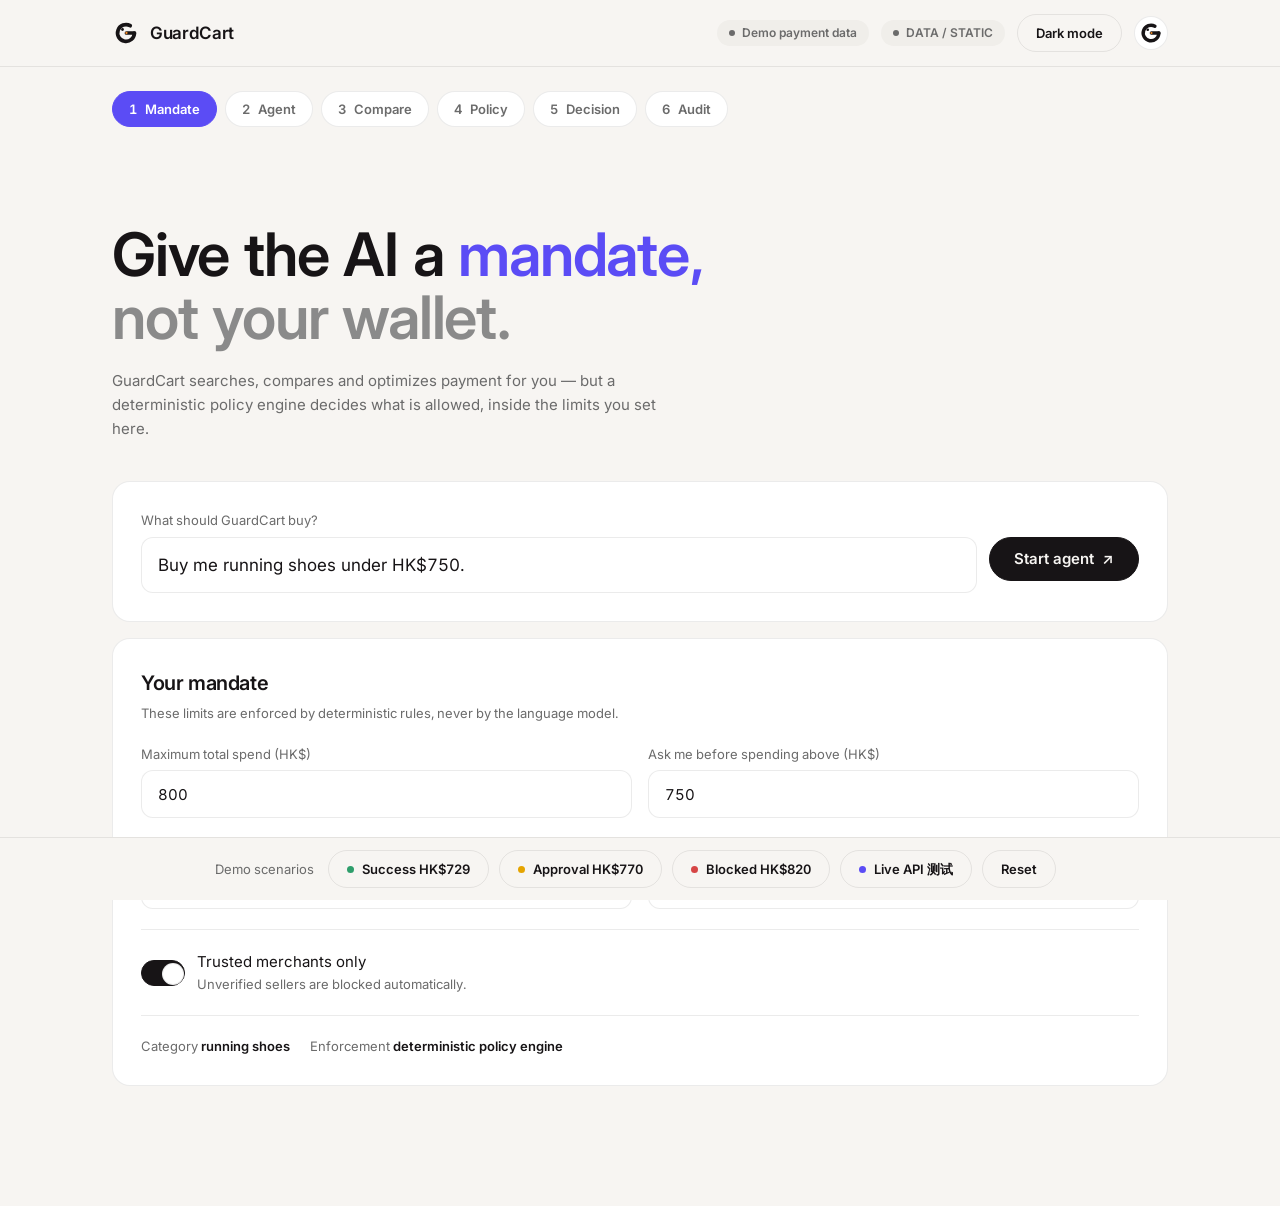
==== commit a9c45077: "Add files via upload" ====
--- a/frontend/index.html
+++ b/frontend/index.html
@@ -1,84 +1,201 @@
-<!doctype html>
+<!DOCTYPE html>
 <html lang="en">
-  <head>
-    <meta charset="UTF-8" />
-<!-- This site is hosted on Netlify. Anyone can build and deploy a site
-     like this one for free: https://netlify.new/?utm_campaign=loops&utm_source=ai-legible&utm_medium=owned&utm_content=comment&utm_id=0562b1a2-32bc-45a4-9ba6-824403d922f0
-     Netlify hosting facts for this site: static/SSR served via Netlify Edge. -->
-    <meta name="viewport" content="width=device-width, initial-scale=1.0" />
-    <link rel="preconnect" href="https://fonts.googleapis.com" />
-    <link rel="preconnect" href="https://fonts.gstatic.com" crossorigin />
-    <link
-      href="https://fonts.googleapis.com/css2?family=Inter:wght@400;500;600;700&family=JetBrains+Mono:wght@400;500&display=swap"
-      rel="stylesheet"
-    />
-    <title>GuardCart — Editorial Calm</title>
-    
-    <style>
-*,:before,:after{--tw-border-spacing-x: 0;--tw-border-spacing-y: 0;--tw-translate-x: 0;--tw-translate-y: 0;--tw-rotate: 0;--tw-skew-x: 0;--tw-skew-y: 0;--tw-scale-x: 1;--tw-scale-y: 1;--tw-pan-x: ;--tw-pan-y: ;--tw-pinch-zoom: ;--tw-scroll-snap-strictness: proximity;--tw-gradient-from-position: ;--tw-gradient-via-position: ;--tw-gradient-to-position: ;--tw-ordinal: ;--tw-slashed-zero: ;--tw-numeric-figure: ;--tw-numeric-spacing: ;--tw-numeric-fraction: ;--tw-ring-inset: ;--tw-ring-offset-width: 0px;--tw-ring-offset-color: #fff;--tw-ring-color: rgb(59 130 246 / .5);--tw-ring-offset-shadow: 0 0 #0000;--tw-ring-shadow: 0 0 #0000;--tw-shadow: 0 0 #0000;--tw-shadow-colored: 0 0 #0000;--tw-blur: ;--tw-brightness: ;--tw-contrast: ;--tw-grayscale: ;--tw-hue-rotate: ;--tw-invert: ;--tw-saturate: ;--tw-sepia: ;--tw-drop-shadow: ;--tw-backdrop-blur: ;--tw-backdrop-brightness: ;--tw-backdrop-contrast: ;--tw-backdrop-grayscale: ;--tw-backdrop-hue-rotate: ;--tw-backdrop-invert: ;--tw-backdrop-opacity: ;--tw-backdrop-saturate: ;--tw-backdrop-sepia: ;--tw-contain-size: ;--tw-contain-layout: ;--tw-contain-paint: ;--tw-contain-style: }::backdrop{--tw-border-spacing-x: 0;--tw-border-spacing-y: 0;--tw-translate-x: 0;--tw-translate-y: 0;--tw-rotate: 0;--tw-skew-x: 0;--tw-skew-y: 0;--tw-scale-x: 1;--tw-scale-y: 1;--tw-pan-x: ;--tw-pan-y: ;--tw-pinch-zoom: ;--tw-scroll-snap-strictness: proximity;--tw-gradient-from-position: ;--tw-gradient-via-position: ;--tw-gradient-to-position: ;--tw-ordinal: ;--tw-slashed-zero: ;--tw-numeric-figure: ;--tw-numeric-spacing: ;--tw-numeric-fraction: ;--tw-ring-inset: ;--tw-ring-offset-width: 0px;--tw-ring-offset-color: #fff;--tw-ring-color: rgb(59 130 246 / .5);--tw-ring-offset-shadow: 0 0 #0000;--tw-ring-shadow: 0 0 #0000;--tw-shadow: 0 0 #0000;--tw-shadow-colored: 0 0 #0000;--tw-blur: ;--tw-brightness: ;--tw-contrast: ;--tw-grayscale: ;--tw-hue-rotate: ;--tw-invert: ;--tw-saturate: ;--tw-sepia: ;--tw-drop-shadow: ;--tw-backdrop-blur: ;--tw-backdrop-brightness: ;--tw-backdrop-contrast: ;--tw-backdrop-grayscale: ;--tw-backdrop-hue-rotate: ;--tw-backdrop-invert: ;--tw-backdrop-opacity: ;--tw-backdrop-saturate: ;--tw-backdrop-sepia: ;--tw-contain-size: ;--tw-contain-layout: ;--tw-contain-paint: ;--tw-contain-style: }.pointer-events-none{pointer-events:none}.visible{visibility:visible}.invisible{visibility:hidden}.fixed{position:fixed}.absolute{position:absolute}.relative{position:relative}.sticky{position:sticky}.inset-x-0{left:0;right:0}.inset-y-0{top:0;bottom:0}.-bottom-1{bottom:-.25rem}.-bottom-2{bottom:-.5rem}.-top-1{top:-.25rem}.-top-2{top:-.5rem}.bottom-0{bottom:0}.bottom-4{bottom:1rem}.left-0{left:0}.left-6{left:1.5rem}.left-\[1\.5px\]{left:1.5px}.right-0{right:0}.right-5{right:1.25rem}.top-0{top:0}.top-1\/2{top:50%}.top-14{top:3.5rem}.top-6{top:1.5rem}.-z-10{z-index:-10}.z-0{z-index:0}.z-10{z-index:10}.z-20{z-index:20}.z-30{z-index:30}.z-40{z-index:40}.mx-auto{margin-left:auto;margin-right:auto}.my-3{margin-top:.75rem;margin-bottom:.75rem}.mb-\[170px\]{margin-bottom:170px}.mb-\[52px\]{margin-bottom:52px}.ml-auto{margin-left:auto}.mr-1{margin-right:.25rem}.mt-0\.5{margin-top:.125rem}.mt-1{margin-top:.25rem}.mt-1\.5{margin-top:.375rem}.mt-2{margin-top:.5rem}.mt-2\.5{margin-top:.625rem}.mt-3{margin-top:.75rem}.mt-3\.5{margin-top:.875rem}.mt-4{margin-top:1rem}.mt-5{margin-top:1.25rem}.mt-6{margin-top:1.5rem}.mt-7{margin-top:1.75rem}.mt-8{margin-top:2rem}.mt-\[6px\]{margin-top:6px}.mt-\[7px\]{margin-top:7px}.mt-auto{margin-top:auto}.block{display:block}.inline{display:inline}.flex{display:flex}.inline-flex{display:inline-flex}.grid{display:grid}.hidden{display:none}.h-10{height:2.5rem}.h-12{height:3rem}.h-14{height:3.5rem}.h-2{height:.5rem}.h-7{height:1.75rem}.h-8{height:2rem}.h-\[13px\]{height:13px}.h-\[150px\]{height:150px}.h-\[18px\]{height:18px}.h-\[48px\]{height:48px}.h-\[6px\]{height:6px}.h-\[76px\]{height:76px}.h-\[8px\]{height:8px}.h-full{height:100%}.min-h-\[calc\(100vh-13rem\)\]{min-height:calc(100vh - 13rem)}.min-h-full{min-height:100%}.min-h-screen{min-height:100vh}.w-2{width:.5rem}.w-8{width:2rem}.w-\[130px\]{width:130px}.w-\[13px\]{width:13px}.w-\[18px\]{width:18px}.w-\[1px\]{width:1px}.w-\[22px\]{width:22px}.w-\[2px\]{width:2px}.w-\[34px\]{width:34px}.w-\[58px\]{width:58px}.w-full{width:100%}.min-w-0{min-width:0px}.max-w-\[1200px\]{max-width:1200px}.max-w-\[380px\]{max-width:380px}.max-w-\[560px\]{max-width:560px}.flex-1{flex:1 1 0%}.flex-none{flex:none}.origin-left{transform-origin:left}.transform{transform:translate(var(--tw-translate-x),var(--tw-translate-y)) rotate(var(--tw-rotate)) skew(var(--tw-skew-x)) skewY(var(--tw-skew-y)) scaleX(var(--tw-scale-x)) scaleY(var(--tw-scale-y))}.animate-\[ec-slide-in-right_300ms_cubic-bezier\(0\.22\,1\,0\.36\,1\)_both\]{animation:ec-slide-in-right .3s cubic-bezier(.22,1,.36,1) both}.grid-cols-2{grid-template-columns:repeat(2,minmax(0,1fr))}.flex-col{flex-direction:column}.flex-wrap{flex-wrap:wrap}.items-start{align-items:flex-start}.items-center{align-items:center}.items-baseline{align-items:baseline}.items-stretch{align-items:stretch}.justify-center{justify-content:center}.justify-between{justify-content:space-between}.gap-1{gap:.25rem}.gap-1\.5{gap:.375rem}.gap-2{gap:.5rem}.gap-2\.5{gap:.625rem}.gap-3{gap:.75rem}.gap-4{gap:1rem}.gap-px{gap:1px}.gap-x-3{-moz-column-gap:.75rem;column-gap:.75rem}.gap-x-4{-moz-column-gap:1rem;column-gap:1rem}.gap-y-1{row-gap:.25rem}.gap-y-2{row-gap:.5rem}.space-y-1>:not([hidden])~:not([hidden]){--tw-space-y-reverse: 0;margin-top:calc(.25rem * calc(1 - var(--tw-space-y-reverse)));margin-bottom:calc(.25rem * var(--tw-space-y-reverse))}.space-y-2>:not([hidden])~:not([hidden]){--tw-space-y-reverse: 0;margin-top:calc(.5rem * calc(1 - var(--tw-space-y-reverse)));margin-bottom:calc(.5rem * var(--tw-space-y-reverse))}.self-start{align-self:flex-start}.overflow-hidden{overflow:hidden}.overflow-x-auto{overflow-x:auto}.truncate{overflow:hidden;text-overflow:ellipsis;white-space:nowrap}.rounded{border-radius:.25rem}.rounded-\[10px\]{border-radius:10px}.rounded-\[12px\]{border-radius:12px}.rounded-full{border-radius:9999px}.border{border-width:1px}.border-b{border-bottom-width:1px}.border-r{border-right-width:1px}.border-t{border-top-width:1px}.border-\[var\(--border\)\]{border-color:var(--border)}.bg-\[color-mix\(in_srgb\,var\(--bg\)_82\%\,transparent\)\]{background-color:color-mix(in srgb,var(--bg) 82%,transparent)}.bg-\[color-mix\(in_srgb\,var\(--bg\)_88\%\,transparent\)\]{background-color:color-mix(in srgb,var(--bg) 88%,transparent)}.bg-\[color-mix\(in_srgb\,var\(--surface\)_88\%\,transparent\)\]{background-color:color-mix(in srgb,var(--surface) 88%,transparent)}.bg-\[var\(--accent\)\]{background-color:var(--accent)}.bg-\[var\(--bg\)\]{background-color:var(--bg)}.bg-\[var\(--border\)\]{background-color:var(--border)}.bg-\[var\(--brand\)\]{background-color:var(--brand)}.bg-\[var\(--ink\)\]{background-color:var(--ink)}.bg-\[var\(--surface\)\]{background-color:var(--surface)}.bg-\[var\(--surface-muted\)\]{background-color:var(--surface-muted)}.bg-white{--tw-bg-opacity: 1;background-color:rgb(255 255 255 / var(--tw-bg-opacity, 1))}.p-2\.5{padding:.625rem}.p-3{padding:.75rem}.p-5{padding:1.25rem}.p-6{padding:1.5rem}.px-0{padding-left:0;padding-right:0}.px-2\.5{padding-left:.625rem;padding-right:.625rem}.px-3{padding-left:.75rem;padding-right:.75rem}.px-4{padding-left:1rem;padding-right:1rem}.px-5{padding-left:1.25rem;padding-right:1.25rem}.px-6{padding-left:1.5rem;padding-right:1.5rem}.py-10{padding-top:2.5rem;padding-bottom:2.5rem}.py-2{padding-top:.5rem;padding-bottom:.5rem}.py-2\.5{padding-top:.625rem;padding-bottom:.625rem}.py-3{padding-top:.75rem;padding-bottom:.75rem}.py-3\.5{padding-top:.875rem;padding-bottom:.875rem}.py-4{padding-top:1rem;padding-bottom:1rem}.py-8{padding-top:2rem;padding-bottom:2rem}.py-\[9px\]{padding-top:9px;padding-bottom:9px}.pb-0\.5{padding-bottom:.125rem}.pb-1\.5{padding-bottom:.375rem}.pb-32{padding-bottom:8rem}.pb-4{padding-bottom:1rem}.pt-3{padding-top:.75rem}.pt-3\.5{padding-top:.875rem}.pt-4{padding-top:1rem}.text-left{text-align:left}.text-center{text-align:center}.text-right{text-align:right}.text-\[10px\]{font-size:10px}.text-\[12px\]{font-size:12px}.text-\[13\.5px\]{font-size:13.5px}.text-\[13px\]{font-size:13px}.text-\[14px\]{font-size:14px}.text-\[15px\]{font-size:15px}.text-\[22px\]{font-size:22px}.text-\[30px\]{font-size:30px}.text-\[56px\]{font-size:56px}.font-medium{font-weight:500}.font-semibold{font-weight:600}.uppercase{text-transform:uppercase}.leading-none{line-height:1}.tracking-\[-0\.01em\]{letter-spacing:-.01em}.tracking-\[-0\.02em\]{letter-spacing:-.02em}.tracking-\[-0\.03em\]{letter-spacing:-.03em}.text-\[var\(--bg\)\]{color:var(--bg)}.text-\[var\(--text\)\]{color:var(--text)}.text-\[var\(--text-secondary\)\]{color:var(--text-secondary)}.text-\[var\(--text-tertiary\)\]{color:var(--text-tertiary)}.opacity-70{opacity:.7}.outline{outline-style:solid}.filter{filter:var(--tw-blur) var(--tw-brightness) var(--tw-contrast) var(--tw-grayscale) var(--tw-hue-rotate) var(--tw-invert) var(--tw-saturate) var(--tw-sepia) var(--tw-drop-shadow)}.backdrop-blur-\[12px\]{--tw-backdrop-blur: blur(12px);-webkit-backdrop-filter:var(--tw-backdrop-blur) var(--tw-backdrop-brightness) var(--tw-backdrop-contrast) var(--tw-backdrop-grayscale) var(--tw-backdrop-hue-rotate) var(--tw-backdrop-invert) var(--tw-backdrop-opacity) var(--tw-backdrop-saturate) var(--tw-backdrop-sepia);backdrop-filter:var(--tw-backdrop-blur) var(--tw-backdrop-brightness) var(--tw-backdrop-contrast) var(--tw-backdrop-grayscale) var(--tw-backdrop-hue-rotate) var(--tw-backdrop-invert) var(--tw-backdrop-opacity) var(--tw-backdrop-saturate) var(--tw-backdrop-sepia)}.transition{transition-property:color,background-color,border-color,text-decoration-color,fill,stroke,opacity,box-shadow,transform,filter,backdrop-filter;transition-timing-function:cubic-bezier(.4,0,.2,1);transition-duration:.15s}.transition-colors{transition-property:color,background-color,border-color,text-decoration-color,fill,stroke;transition-timing-function:cubic-bezier(.4,0,.2,1);transition-duration:.15s}.transition-transform{transition-property:transform;transition-timing-function:cubic-bezier(.4,0,.2,1);transition-duration:.15s}.duration-200{transition-duration:.2s}.duration-500{transition-duration:.5s}:root{--bg: #f7f5f2;--surface: #ffffff;--surface-muted: #f0eeea;--text: #111111;--text-secondary: #6b6b6b;--text-tertiary: #a3a3a3;--border: rgba(0, 0, 0, .08);--ink: #111111;--accent: #5b4cf5;--brand: #f28c28;--success: #2e9e6b;--warning: #e5a400;--error: #d64545;--ec-ease: cubic-bezier(.22, 1, .36, 1);--ec-ease-modal: cubic-bezier(.16, 1, .3, 1);--ec-shadow: 0 1px 2px rgba(0, 0, 0, .04)}[data-theme=dark]{--bg: #0b0b0c;--surface: #151516;--surface-muted: #1d1d1f;--text: #f2f2f2;--text-secondary: #9a9a9a;--text-tertiary: #5f5f5f;--border: rgba(255, 255, 255, .1);--ink: #f2f2f2;--accent: #8b7dff;--brand: #ffa64d;--success: #4cc48c;--warning: #f0bb33;--error: #ef6b6b;--ec-shadow: 0 1px 2px rgba(0, 0, 0, .4)}*,*:before,*:after{box-sizing:border-box}html,body,#root{height:100%}h1,h2,h3,h4,p,dl,dd,dt,ol,ul,figure{margin:0;padding:0}ol,ul{list-style:none}button{background:none;border:none;padding:0;color:inherit;font:inherit;cursor:pointer}img,svg{display:block;max-width:100%}textarea,input{font:inherit;color:inherit}body{margin:0;background:var(--bg);color:var(--text);font-family:Inter,system-ui,Segoe UI,Roboto,sans-serif;font-size:15px;line-height:1.6;-webkit-font-smoothing:antialiased;-moz-osx-font-smoothing:grayscale;transition:background-color .35s var(--ec-ease),color .35s var(--ec-ease)}::-moz-selection{background:color-mix(in srgb,var(--accent) 22%,transparent)}::selection{background:color-mix(in srgb,var(--accent) 22%,transparent)}.ec-mono{font-family:JetBrains Mono,IBM Plex Mono,ui-monospace,SFMono-Regular,Menlo,monospace;font-size:11px;text-transform:uppercase;letter-spacing:.08em;color:var(--text-tertiary);font-weight:500}.ec-mono-sm{font-family:JetBrains Mono,IBM Plex Mono,ui-monospace,SFMono-Regular,Menlo,monospace;font-size:10px;text-transform:uppercase;letter-spacing:.1em;color:var(--text-tertiary)}.ec-status{font-family:JetBrains Mono,IBM Plex Mono,ui-monospace,SFMono-Regular,Menlo,monospace;font-size:13px;letter-spacing:.04em;color:var(--text);font-weight:500;text-transform:none}.ec-status em{font-style:normal;color:var(--text-secondary)}.ec-status strong{font-weight:600;color:var(--text)}.ec-num{font-variant-numeric:tabular-nums}.ec-h1{font-size:32px;font-weight:600;letter-spacing:-.02em;line-height:1.15}.ec-display{font-size:clamp(38px,5.2vw,62px);font-weight:600;line-height:1.05;letter-spacing:-.02em}.ec-display-sm{font-size:clamp(28px,3.2vw,40px);font-weight:600;line-height:1.12;letter-spacing:-.02em}.ec-card-title{font-size:20px;font-weight:600;letter-spacing:-.01em;line-height:1.3}.ec-body{font-size:15px;line-height:1.6;color:var(--text-secondary)}.ec-caption{font-size:13px;color:var(--text-secondary)}.ec-card{background:var(--surface);border:1px solid var(--border);border-radius:18px;transition:transform .15s var(--ec-ease),border-color .15s var(--ec-ease)}.ec-card-hover:hover{transform:translateY(-2px);border-color:color-mix(in srgb,var(--text) 18%,transparent)}.ec-split{display:grid}@media (min-width: 900px){.ec-split{grid-template-columns:1fr 1fr}.ec-split>*+*{border-left:1px solid var(--border)}}.ec-hairline{border-top:1px solid var(--border)}.ec-btn{display:inline-flex;align-items:center;justify-content:center;gap:8px;height:44px;padding:0 20px;border-radius:999px;border:1px solid transparent;font-size:14px;font-weight:500;font-family:inherit;cursor:pointer;transition:transform .15s var(--ec-ease),background-color .15s var(--ec-ease),border-color .15s var(--ec-ease)}.ec-btn-primary{background:var(--ink);color:var(--bg)}[data-theme=dark] .ec-btn-primary{color:#0b0b0c;background:var(--text)}.ec-btn-primary:active{transform:scale(.97)}.ec-btn-ghost{background:transparent;border-color:var(--border);color:var(--text)}.ec-btn-ghost:hover{background:var(--surface-muted)}.ec-arrow{display:inline-block;transition:transform .15s var(--ec-ease)}.ec-btn:hover .ec-arrow,.ec-link:hover .ec-arrow{transform:translate(2px,-2px)}.ec-link{color:var(--text);text-decoration:underline;text-underline-offset:3px;text-decoration-thickness:1px;cursor:pointer}.ec-field{width:100%;height:44px;padding:0 14px;background:var(--surface);color:var(--text);border:1px solid var(--border);border-radius:12px;font-family:inherit;font-size:15px;transition:border-color .15s var(--ec-ease),box-shadow .15s var(--ec-ease)}.ec-field::-moz-placeholder{color:var(--text-tertiary)}.ec-field::placeholder{color:var(--text-tertiary)}.ec-field:focus{outline:none;border-color:var(--text);box-shadow:0 0 0 3px color-mix(in srgb,var(--text) 8%,transparent)}.ec-textarea{width:100%;padding:14px;background:var(--surface);color:var(--text);border:1px solid var(--border);border-radius:12px;font-family:inherit;font-size:15px;line-height:1.6;resize:vertical;transition:border-color .15s var(--ec-ease)}.ec-textarea::-moz-placeholder{color:var(--text-tertiary)}.ec-textarea::placeholder{color:var(--text-tertiary)}.ec-textarea:focus{outline:none;border-color:var(--text);box-shadow:0 0 0 3px color-mix(in srgb,var(--text) 8%,transparent)}.ec-tag{display:inline-flex;align-items:center;gap:6px;height:26px;padding:0 10px;border-radius:999px;background:var(--surface-muted);color:var(--text-secondary);font-size:12px;font-weight:500;border:1px solid transparent;cursor:pointer;font-family:inherit;transition:background-color .15s var(--ec-ease),color .15s var(--ec-ease),border-color .15s var(--ec-ease)}.ec-tag:hover{color:var(--text);border-color:var(--border)}.ec-tag-active,.ec-tag-active:hover{background:var(--text);color:var(--bg);border-color:var(--text)}.ec-tag-active .ec-dot{box-shadow:0 0 0 1px color-mix(in srgb,var(--bg) 40%,transparent)}.ec-dot{width:6px;height:6px;border-radius:999px;flex:none}.ec-dot-done{background:var(--success)}.ec-dot-warn{background:var(--warning)}.ec-dot-progress{background:var(--accent);animation:ec-breathe 1.6s ease-in-out infinite}.ec-dot-error{background:var(--error)}.ec-dot-idle{background:var(--text-tertiary)}@keyframes ec-breathe{0%,to{opacity:1}50%{opacity:.4}}.ec-stats{display:grid}@media (min-width: 760px){.ec-stats{grid-template-columns:repeat(4,1fr)}.ec-stats>*+*{border-left:1px solid var(--border)}}.ec-row{position:relative;padding-left:16px;transition:background-color .15s var(--ec-ease)}.ec-row:before{content:"";position:absolute;left:0;top:0;bottom:0;width:2px;background:var(--ink);transform:scaleY(0);transform-origin:center;transition:transform .25s var(--ec-ease)}.ec-row-selected{background:var(--surface-muted)}.ec-row-selected:before{transform:scaleY(1)}.ec-step{display:flex;flex-direction:column;gap:4px;width:100%;padding:14px 16px;border:1px solid var(--border);background:var(--surface);color:var(--text-secondary);font-family:inherit;text-align:left;cursor:pointer;transition:background-color .2s var(--ec-ease),color .2s var(--ec-ease)}.ec-step:first-child{border-radius:14px 0 0}.ec-step:last-child{border-radius:0 14px 0 0}.ec-step+.ec-step{border-left:none}.ec-step-current{background:var(--accent);color:#fff;border-color:var(--accent);border-bottom-left-radius:14px}.ec-audit-head{display:grid;grid-template-columns:78px minmax(0,1fr) 104px;gap:14px;align-items:center}@media (min-width: 900px){.ec-audit-head{grid-template-columns:78px minmax(0,.82fr) minmax(0,1.35fr) 104px}}.ec-audit-row{display:grid;grid-template-columns:78px minmax(0,1fr) 104px;gap:14px;align-items:center;border-top:1px dashed var(--border)}@media (min-width: 900px){.ec-audit-row{grid-template-columns:78px minmax(0,.82fr) minmax(0,1.35fr) 104px}}.ec-audit-final{position:relative;background:var(--surface-muted)}.ec-audit-final:before{content:"";position:absolute;left:0;top:0;bottom:0;width:2px;background:var(--ink)}.ec-pill{display:inline-flex;align-items:center;gap:6px;height:24px;padding:0 9px;border-radius:999px;font-family:JetBrains Mono,ui-monospace,monospace;font-size:10px;font-weight:500;letter-spacing:.08em;text-transform:uppercase;white-space:nowrap}.ec-corner-tex{display:flex;flex-direction:column;align-items:flex-end;gap:3px;overflow:hidden;pointer-events:none;-webkit-user-select:none;-moz-user-select:none;user-select:none}.ec-corner-tex span{font-family:JetBrains Mono,ui-monospace,monospace;font-size:9px;letter-spacing:.14em;text-transform:uppercase;color:var(--text-tertiary);white-space:nowrap;opacity:.5}.ec-texture{position:absolute;top:0;right:0;bottom:0;left:0;overflow:hidden;pointer-events:none;-webkit-user-select:none;-moz-user-select:none;user-select:none;mask-image:linear-gradient(to bottom,transparent,#000 35%,#000 65%,transparent);-webkit-mask-image:linear-gradient(to bottom,transparent,#000 35%,#000 65%,transparent)}.ec-texture span{position:absolute;font-family:JetBrains Mono,ui-monospace,monospace;font-size:10px;letter-spacing:.12em;text-transform:uppercase;color:var(--text-tertiary);animation:ec-flicker 4s ease-in-out infinite}@keyframes ec-flicker{0%,to{opacity:.3}50%{opacity:.8}}.ec-mascot{display:inline-flex;align-items:center;justify-content:center;gap:5px;border-radius:30%;background:var(--ink)}.ec-mascot-eye{width:3px;height:9px;border-radius:999px;background:var(--bg)}[data-theme=dark] .ec-mascot-eye{background:#0b0b0c}@keyframes ec-fade-up{0%{opacity:0;transform:translateY(16px)}to{opacity:1;transform:translateY(0)}}@keyframes ec-fade-in{0%{opacity:0}to{opacity:1}}@keyframes ec-slide-in-right{0%{opacity:0;transform:translate(12px)}to{opacity:1;transform:translate(0)}}.ec-enter{animation:ec-fade-up .4s var(--ec-ease) both}:focus-visible{outline:2px solid var(--accent);outline-offset:2px}@media (prefers-reduced-motion: reduce){*,*:before,*:after{animation-duration:.01ms!important;animation-iteration-count:1!important;transition-duration:.01ms!important}.ec-texture span{animation:none!important;opacity:.4!important}.ec-dot-progress{animation:none!important}body{transition:none!important}}.first\:border-t-0:first-child{border-top-width:0px}.hover\:bg-\[var\(--surface-muted\)\]:hover{background-color:var(--surface-muted)}.hover\:text-\[var\(--text\)\]:hover{color:var(--text)}@media (min-width: 640px){.sm\:inline-flex{display:inline-flex}.sm\:grid-cols-2{grid-template-columns:repeat(2,minmax(0,1fr))}.sm\:border-l{border-left-width:1px}.sm\:border-t-0{border-top-width:0px}}@media (min-width: 768px){.md\:fixed{position:fixed}.md\:bottom-0{bottom:0}.md\:left-0{left:0}.md\:top-0{top:0}.md\:mb-0{margin-bottom:0}.md\:block{display:block}.md\:flex{display:flex}.md\:hidden{display:none}.md\:w-\[72px\]{width:72px}.md\:justify-end{justify-content:flex-end}.md\:p-7{padding:1.75rem}.md\:px-0{padding-left:0;padding-right:0}.md\:px-6{padding-left:1.5rem;padding-right:1.5rem}.md\:px-8{padding-left:2rem;padding-right:2rem}.md\:py-10{padding-top:2.5rem;padding-bottom:2.5rem}.md\:pb-24{padding-bottom:6rem}.md\:pl-\[72px\]{padding-left:72px}}@media (min-width: 1024px){.lg\:block{display:block}.lg\:inline{display:inline}.lg\:grid-cols-3{grid-template-columns:repeat(3,minmax(0,1fr))}.lg\:grid-cols-\[1\.15fr_1fr\]{grid-template-columns:1.15fr 1fr}.lg\:grid-cols-\[1fr_1\.05fr_1\.25fr\]{grid-template-columns:1fr 1.05fr 1.25fr}.lg\:items-stretch{align-items:stretch}.lg\:border-r{border-right-width:1px}.lg\:border-t-0{border-top-width:0px}.lg\:p-6{padding:1.5rem}.lg\:p-8{padding:2rem}.lg\:px-6{padding-left:1.5rem;padding-right:1.5rem}}@media (min-width: 1280px){.xl\:block{display:block}.xl\:inline{display:inline}.xl\:hidden{display:none}.xl\:w-\[240px\]{width:240px}.xl\:grid-cols-4{grid-template-columns:repeat(4,minmax(0,1fr))}.xl\:p-3{padding:.75rem}.xl\:p-4{padding:1rem}.xl\:px-5{padding-left:1.25rem;padding-right:1.25rem}.xl\:pl-\[240px\]{padding-left:240px}}
-
-</style>
-  </head>
-  <body>
-    <div id="root"></div>
-  <script>
-(function(){"use strict";function aa(e){return e&&e.__esModule&&Object.prototype.hasOwnProperty.call(e,"default")?e.default:e}var ia={exports:{}},cr={},ua={exports:{}},R={};/**
- * @license React
- * react.production.min.js
- *
- * Copyright (c) Facebook, Inc. and its affiliates.
- *
- * This source code is licensed under the MIT license found in the
- * LICENSE file in the root directory of this source tree.
- */var hn=Symbol.for("react.element"),Yc=Symbol.for("react.portal"),Gc=Symbol.for("react.fragment"),Xc=Symbol.for("react.strict_mode"),Zc=Symbol.for("react.profiler"),Jc=Symbol.for("react.provider"),qc=Symbol.for("react.context"),ed=Symbol.for("react.forward_ref"),td=Symbol.for("react.suspense"),nd=Symbol.for("react.memo"),rd=Symbol.for("react.lazy"),ca=Symbol.iterator;function ld(e){return e===null||typeof e!="object"?null:(e=ca&&e[ca]||e["@@iterator"],typeof e=="function"?e:null)}var da={isMounted:function(){return!1},enqueueForceUpdate:function(){},enqueueReplaceState:function(){},enqueueSetState:function(){}},fa=Object.assign,pa={};function At(e,t,n){this.props=e,this.context=t,this.refs=pa,this.updater=n||da}At.prototype.isReactComponent={},At.prototype.setState=function(e,t){if(typeof e!="object"&&typeof e!="function"&&e!=null)throw Error("setState(...): takes an object of state variables to update or a function which returns an object of state variables.");this.updater.enqueueSetState(this,e,t,"setState")},At.prototype.forceUpdate=function(e){this.updater.enqueueForceUpdate(this,e,"forceUpdate")};function ma(){}ma.prototype=At.prototype;function Ol(e,t,n){this.props=e,this.context=t,this.refs=pa,this.updater=n||da}var Al=Ol.prototype=new ma;Al.constructor=Ol,fa(Al,At.prototype),Al.isPureReactComponent=!0;var ha=Array.isArray,va=Object.prototype.hasOwnProperty,Il={current:null},ya={key:!0,ref:!0,__self:!0,__source:!0};function xa(e,t,n){var r,l={},s=null,a=null;if(t!=null)for(r in t.ref!==void 0&&(a=t.ref),t.key!==void 0&&(s=""+t.key),t)va.call(t,r)&&!ya.hasOwnProperty(r)&&(l[r]=t[r]);var i=arguments.length-2;if(i===1)l.children=n;else if(1<i){for(var u=Array(i),c=0;c<i;c++)u[c]=arguments[c+2];l.children=u}if(e&&e.defaultProps)for(r in i=e.defaultProps,i)l[r]===void 0&&(l[r]=i[r]);return{$$typeof:hn,type:e,key:s,ref:a,props:l,_owner:Il.current}}function sd(e,t){return{$$typeof:hn,type:e.type,key:t,ref:e.ref,props:e.props,_owner:e._owner}}function Dl(e){return typeof e=="object"&&e!==null&&e.$$typeof===hn}function od(e){var t={"=":"=0",":":"=2"};return"$"+e.replace(/[=:]/g,function(n){return t[n]})}var ga=/\/+/g;function Fl(e,t){return typeof e=="object"&&e!==null&&e.key!=null?od(""+e.key):t.toString(36)}function dr(e,t,n,r,l){var s=typeof e;(s==="undefined"||s==="boolean")&&(e=null);var a=!1;if(e===null)a=!0;else switch(s){case"string":case"number":a=!0;break;case"object":switch(e.$$typeof){case hn:case Yc:a=!0}}if(a)return a=e,l=l(a),e=r===""?"."+Fl(a,0):r,ha(l)?(n="",e!=null&&(n=e.replace(ga,"$&/")+"/"),dr(l,t,n,"",function(c){return c})):l!=null&&(Dl(l)&&(l=sd(l,n+(!l.key||a&&a.key===l.key?"":(""+l.key).replace(ga,"$&/")+"/")+e)),t.push(l)),1;if(a=0,r=r===""?".":r+":",ha(e))for(var i=0;i<e.length;i++){s=e[i];var u=r+Fl(s,i);a+=dr(s,t,n,u,l)}else if(u=ld(e),typeof u=="function")for(e=u.call(e),i=0;!(s=e.next()).done;)s=s.value,u=r+Fl(s,i++),a+=dr(s,t,n,u,l);else if(s==="object")throw t=String(e),Error("Objects are not valid as a React child (found: "+(t==="[object Object]"?"object with keys {"+Object.keys(e).join(", ")+"}":t)+"). If you meant to render a collection of children, use an array instead.");return a}function fr(e,t,n){if(e==null)return e;var r=[],l=0;return dr(e,r,"","",function(s){return t.call(n,s,l++)}),r}function ad(e){if(e._status===-1){var t=e._result;t=t(),t.then(function(n){(e._status===0||e._status===-1)&&(e._status=1,e._result=n)},function(n){(e._status===0||e._status===-1)&&(e._status=2,e._result=n)}),e._status===-1&&(e._status=0,e._result=t)}if(e._status===1)return e._result.default;throw e._result}var oe={current:null},pr={transition:null},id={ReactCurrentDispatcher:oe,ReactCurrentBatchConfig:pr,ReactCurrentOwner:Il};function wa(){throw Error("act(...) is not supported in production builds of React.")}R.Children={map:fr,forEach:function(e,t,n){fr(e,function(){t.apply(this,arguments)},n)},count:function(e){var t=0;return fr(e,function(){t++}),t},toArray:function(e){return fr(e,function(t){return t})||[]},only:function(e){if(!Dl(e))throw Error("React.Children.only expected to receive a single React element child.");return e}},R.Component=At,R.Fragment=Gc,R.Profiler=Zc,R.PureComponent=Ol,R.StrictMode=Xc,R.Suspense=td,R.__SECRET_INTERNALS_DO_NOT_USE_OR_YOU_WILL_BE_FIRED=id,R.act=wa,R.cloneElement=function(e,t,n){if(e==null)throw Error("React.cloneElement(...): The argument must be a React element, but you passed "+e+".");var r=fa({},e.props),l=e.key,s=e.ref,a=e._owner;if(t!=null){if(t.ref!==void 0&&(s=t.ref,a=Il.current),t.key!==void 0&&(l=""+t.key),e.type&&e.type.defaultProps)var i=e.type.defaultProps;for(u in t)va.call(t,u)&&!ya.hasOwnProperty(u)&&(r[u]=t[u]===void 0&&i!==void 0?i[u]:t[u])}var u=arguments.length-2;if(u===1)r.children=n;else if(1<u){i=Array(u);for(var c=0;c<u;c++)i[c]=arguments[c+2];r.children=i}return{$$typeof:hn,type:e.type,key:l,ref:s,props:r,_owner:a}},R.createContext=function(e){return e={$$typeof:qc,_currentValue:e,_currentValue2:e,_threadCount:0,Provider:null,Consumer:null,_defaultValue:null,_globalName:null},e.Provider={$$typeof:Jc,_context:e},e.Consumer=e},R.createElement=xa,R.createFactory=function(e){var t=xa.bind(null,e);return t.type=e,t},R.createRef=function(){return{current:null}},R.forwardRef=function(e){return{$$typeof:ed,render:e}},R.isValidElement=Dl,R.lazy=function(e){return{$$typeof:rd,_payload:{_status:-1,_result:e},_init:ad}},R.memo=function(e,t){return{$$typeof:nd,type:e,compare:t===void 0?null:t}},R.startTransition=function(e){var t=pr.transition;pr.transition={};try{e()}finally{pr.transition=t}},R.unstable_act=wa,R.useCallback=function(e,t){return oe.current.useCallback(e,t)},R.useContext=function(e){return oe.current.useContext(e)},R.useDebugValue=function(){},R.useDeferredValue=function(e){return oe.current.useDeferredValue(e)},R.useEffect=function(e,t){return oe.current.useEffect(e,t)},R.useId=function(){return oe.current.useId()},R.useImperativeHandle=function(e,t,n){return oe.current.useImperativeHandle(e,t,n)},R.useInsertionEffect=function(e,t){return oe.current.useInsertionEffect(e,t)},R.useLayoutEffect=function(e,t){return oe.current.useLayoutEffect(e,t)},R.useMemo=function(e,t){return oe.current.useMemo(e,t)},R.useReducer=function(e,t,n){return oe.current.useReducer(e,t,n)},R.useRef=function(e){return oe.current.useRef(e)},R.useState=function(e){return oe.current.useState(e)},R.useSyncExternalStore=function(e,t,n){return oe.current.useSyncExternalStore(e,t,n)},R.useTransition=function(){return oe.current.useTransition()},R.version="18.3.1",ua.exports=R;var je=ua.exports;const ud=aa(je);/**
- * @license React
- * react-jsx-runtime.production.min.js
- *
- * Copyright (c) Facebook, Inc. and its affiliates.
- *
- * This source code is licensed under the MIT license found in the
- * LICENSE file in the root directory of this source tree.
- */var cd=je,dd=Symbol.for("react.element"),fd=Symbol.for("react.fragment"),pd=Object.prototype.hasOwnProperty,md=cd.__SECRET_INTERNALS_DO_NOT_USE_OR_YOU_WILL_BE_FIRED.ReactCurrentOwner,hd={key:!0,ref:!0,__self:!0,__source:!0};function ja(e,t,n){var r,l={},s=null,a=null;n!==void 0&&(s=""+n),t.key!==void 0&&(s=""+t.key),t.ref!==void 0&&(a=t.ref);for(r in t)pd.call(t,r)&&!hd.hasOwnProperty(r)&&(l[r]=t[r]);if(e&&e.defaultProps)for(r in t=e.defaultProps,t)l[r]===void 0&&(l[r]=t[r]);return{$$typeof:dd,type:e,key:s,ref:a,props:l,_owner:md.current}}cr.Fragment=fd,cr.jsx=ja,cr.jsxs=ja,ia.exports=cr;var o=ia.exports,ka={exports:{}},he={},Na={exports:{}},Sa={};/**
- * @license React
- * scheduler.production.min.js
- *
- * Copyright (c) Facebook, Inc. and its affiliates.
- *
- * This source code is licensed under the MIT license found in the
- * LICENSE file in the root directory of this source tree.
- */(function(e){function t(S,T){var M=S.length;S.push(T);e:for(;0<M;){var b=M-1>>>1,J=S[b];if(0<l(J,T))S[b]=T,S[M]=J,M=b;else break e}}function n(S){return S.length===0?null:S[0]}function r(S){if(S.length===0)return null;var T=S[0],M=S.pop();if(M!==T){S[0]=M;e:for(var b=0,J=S.length,zl=J>>>1;b<zl;){var Lt=2*(b+1)-1,oa=S[Lt],Ot=Lt+1,Ll=S[Ot];if(0>l(oa,M))Ot<J&&0>l(Ll,oa)?(S[b]=Ll,S[Ot]=M,b=Ot):(S[b]=oa,S[Lt]=M,b=Lt);else if(Ot<J&&0>l(Ll,M))S[b]=Ll,S[Ot]=M,b=Ot;else break e}}return T}function l(S,T){var M=S.sortIndex-T.sortIndex;return M!==0?M:S.id-T.id}if(typeof performance=="object"&&typeof performance.now=="function"){var s=performance;e.unstable_now=function(){return s.now()}}else{var a=Date,i=a.now();e.unstable_now=function(){return a.now()-i}}var u=[],c=[],m=1,v=null,f=3,y=!1,x=!1,g=!1,z=typeof setTimeout=="function"?setTimeout:null,p=typeof clearTimeout=="function"?clearTimeout:null,d=typeof setImmediate<"u"?setImmediate:null;typeof navigator<"u"&&navigator.scheduling!==void 0&&navigator.scheduling.isInputPending!==void 0&&navigator.scheduling.isInputPending.bind(navigator.scheduling);function h(S){for(var T=n(c);T!==null;){if(T.callback===null)r(c);else if(T.startTime<=S)r(c),T.sortIndex=T.expirationTime,t(u,T);else break;T=n(c)}}function w(S){if(g=!1,h(S),!x)if(n(u)!==null)x=!0,la(N);else{var T=n(c);T!==null&&sa(w,T.startTime-S)}}function N(S,T){x=!1,g&&(g=!1,p(_),_=-1),y=!0;var M=f;try{for(h(T),v=n(u);v!==null&&(!(v.expirationTime>T)||S&&!Ie());){var b=v.callback;if(typeof b=="function"){v.callback=null,f=v.priorityLevel;var J=b(v.expirationTime<=T);T=e.unstable_now(),typeof J=="function"?v.callback=J:v===n(u)&&r(u),h(T)}else r(u);v=n(u)}if(v!==null)var zl=!0;else{var Lt=n(c);Lt!==null&&sa(w,Lt.startTime-T),zl=!1}return zl}finally{v=null,f=M,y=!1}}var E=!1,C=null,_=-1,W=5,$=-1;function Ie(){return!(e.unstable_now()-$<W)}function ir(){if(C!==null){var S=e.unstable_now();$=S;var T=!0;try{T=C(!0,S)}finally{T?ur():(E=!1,C=null)}}else E=!1}var ur;if(typeof d=="function")ur=function(){d(ir)};else if(typeof MessageChannel<"u"){var Qc=new MessageChannel,Gm=Qc.port2;Qc.port1.onmessage=ir,ur=function(){Gm.postMessage(null)}}else ur=function(){z(ir,0)};function la(S){C=S,E||(E=!0,ur())}function sa(S,T){_=z(function(){S(e.unstable_now())},T)}e.unstable_IdlePriority=5,e.unstable_ImmediatePriority=1,e.unstable_LowPriority=4,e.unstable_NormalPriority=3,e.unstable_Profiling=null,e.unstable_UserBlockingPriority=2,e.unstable_cancelCallback=function(S){S.callback=null},e.unstable_continueExecution=function(){x||y||(x=!0,la(N))},e.unstable_forceFrameRate=function(S){0>S||125<S?console.error("forceFrameRate takes a positive int between 0 and 125, forcing frame rates higher than 125 fps is not supported"):W=0<S?Math.floor(1e3/S):5},e.unstable_getCurrentPriorityLevel=function(){return f},e.unstable_getFirstCallbackNode=function(){return n(u)},e.unstable_next=function(S){switch(f){case 1:case 2:case 3:var T=3;break;default:T=f}var M=f;f=T;try{return S()}finally{f=M}},e.unstable_pauseExecution=function(){},e.unstable_requestPaint=function(){},e.unstable_runWithPriority=function(S,T){switch(S){case 1:case 2:case 3:case 4:case 5:break;default:S=3}var M=f;f=S;try{return T()}finally{f=M}},e.unstable_scheduleCallback=function(S,T,M){var b=e.unstable_now();switch(typeof M=="object"&&M!==null?(M=M.delay,M=typeof M=="number"&&0<M?b+M:b):M=b,S){case 1:var J=-1;break;case 2:J=250;break;case 5:J=1073741823;break;case 4:J=1e4;break;default:J=5e3}return J=M+J,S={id:m++,callback:T,priorityLevel:S,startTime:M,expirationTime:J,sortIndex:-1},M>b?(S.sortIndex=M,t(c,S),n(u)===null&&S===n(c)&&(g?(p(_),_=-1):g=!0,sa(w,M-b))):(S.sortIndex=J,t(u,S),x||y||(x=!0,la(N))),S},e.unstable_shouldYield=Ie,e.unstable_wrapCallback=function(S){var T=f;return function(){var M=f;f=T;try{return S.apply(this,arguments)}finally{f=M}}}})(Sa),Na.exports=Sa;var vd=Na.exports;/**
- * @license React
- * react-dom.production.min.js
- *
- * Copyright (c) Facebook, Inc. and its affiliates.
- *
- * This source code is licensed under the MIT license found in the
- * LICENSE file in the root directory of this source tree.
- */var yd=je,ve=vd;function j(e){for(var t="https://reactjs.org/docs/error-decoder.html?invariant="+e,n=1;n<arguments.length;n++)t+="&args[]="+encodeURIComponent(arguments[n]);return"Minified React error #"+e+"; visit "+t+" for the full message or use the non-minified dev environment for full errors and additional helpful warnings."}var Ea=new Set,vn={};function wt(e,t){It(e,t),It(e+"Capture",t)}function It(e,t){for(vn[e]=t,e=0;e<t.length;e++)Ea.add(t[e])}var Ke=!(typeof window>"u"||typeof window.document>"u"||typeof window.document.createElement>"u"),Hl=Object.prototype.hasOwnProperty,xd=/^[:A-Z_a-z\u00C0-\u00D6\u00D8-\u00F6\u00F8-\u02FF\u0370-\u037D\u037F-\u1FFF\u200C-\u200D\u2070-\u218F\u2C00-\u2FEF\u3001-\uD7FF\uF900-\uFDCF\uFDF0-\uFFFD][:A-Z_a-z\u00C0-\u00D6\u00D8-\u00F6\u00F8-\u02FF\u0370-\u037D\u037F-\u1FFF\u200C-\u200D\u2070-\u218F\u2C00-\u2FEF\u3001-\uD7FF\uF900-\uFDCF\uFDF0-\uFFFD\-.0-9\u00B7\u0300-\u036F\u203F-\u2040]*$/,Ca={},_a={};function gd(e){return Hl.call(_a,e)?!0:Hl.call(Ca,e)?!1:xd.test(e)?_a[e]=!0:(Ca[e]=!0,!1)}function wd(e,t,n,r){if(n!==null&&n.type===0)return!1;switch(typeof t){case"function":case"symbol":return!0;case"boolean":return r?!1:n!==null?!n.acceptsBooleans:(e=e.toLowerCase().slice(0,5),e!=="data-"&&e!=="aria-");default:return!1}}function jd(e,t,n,r){if(t===null||typeof t>"u"||wd(e,t,n,r))return!0;if(r)return!1;if(n!==null)switch(n.type){case 3:return!t;case 4:return t===!1;case 5:return isNaN(t);case 6:return isNaN(t)||1>t}return!1}function ae(e,t,n,r,l,s,a){this.acceptsBooleans=t===2||t===3||t===4,this.attributeName=r,this.attributeNamespace=l,this.mustUseProperty=n,this.propertyName=e,this.type=t,this.sanitizeURL=s,this.removeEmptyString=a}var q={};"children dangerouslySetInnerHTML defaultValue defaultChecked innerHTML suppressContentEditableWarning suppressHydrationWarning style".split(" ").forEach(function(e){q[e]=new ae(e,0,!1,e,null,!1,!1)}),[["acceptCharset","accept-charset"],["className","class"],["htmlFor","for"],["httpEquiv","http-equiv"]].forEach(function(e){var t=e[0];q[t]=new ae(t,1,!1,e[1],null,!1,!1)}),["contentEditable","draggable","spellCheck","value"].forEach(function(e){q[e]=new ae(e,2,!1,e.toLowerCase(),null,!1,!1)}),["autoReverse","externalResourcesRequired","focusable","preserveAlpha"].forEach(function(e){q[e]=new ae(e,2,!1,e,null,!1,!1)}),"allowFullScreen async autoFocus autoPlay controls default defer disabled disablePictureInPicture disableRemotePlayback formNoValidate hidden loop noModule noValidate open playsInline readOnly required reversed scoped seamless itemScope".split(" ").forEach(function(e){q[e]=new ae(e,3,!1,e.toLowerCase(),null,!1,!1)}),["checked","multiple","muted","selected"].forEach(function(e){q[e]=new ae(e,3,!0,e,null,!1,!1)}),["capture","download"].forEach(function(e){q[e]=new ae(e,4,!1,e,null,!1,!1)}),["cols","rows","size","span"].forEach(function(e){q[e]=new ae(e,6,!1,e,null,!1,!1)}),["rowSpan","start"].forEach(function(e){q[e]=new ae(e,5,!1,e.toLowerCase(),null,!1,!1)});var Vl=/[\-:]([a-z])/g;function Ul(e){return e[1].toUpperCase()}"accent-height alignment-baseline arabic-form baseline-shift cap-height clip-path clip-rule color-interpolation color-interpolation-filters color-profile color-rendering dominant-baseline enable-background fill-opacity fill-rule flood-color flood-opacity font-family font-size font-size-adjust font-stretch font-style font-variant font-weight glyph-name glyph-orientation-horizontal glyph-orientation-vertical horiz-adv-x horiz-origin-x image-rendering letter-spacing lighting-color marker-end marker-mid marker-start overline-position overline-thickness paint-order panose-1 pointer-events rendering-intent shape-rendering stop-color stop-opacity strikethrough-position strikethrough-thickness stroke-dasharray stroke-dashoffset stroke-linecap stroke-linejoin stroke-miterlimit stroke-opacity stroke-width text-anchor text-decoration text-rendering underline-position underline-thickness unicode-bidi unicode-range units-per-em v-alphabetic v-hanging v-ideographic v-mathematical vector-effect vert-adv-y vert-origin-x vert-origin-y word-spacing writing-mode xmlns:xlink x-height".split(" ").forEach(function(e){var t=e.replace(Vl,Ul);q[t]=new ae(t,1,!1,e,null,!1,!1)}),"xlink:actuate xlink:arcrole xlink:role xlink:show xlink:title xlink:type".split(" ").forEach(function(e){var t=e.replace(Vl,Ul);q[t]=new ae(t,1,!1,e,"http://www.w3.org/1999/xlink",!1,!1)}),["xml:base","xml:lang","xml:space"].forEach(function(e){var t=e.replace(Vl,Ul);q[t]=new ae(t,1,!1,e,"http://www.w3.org/XML/1998/namespace",!1,!1)}),["tabIndex","crossOrigin"].forEach(function(e){q[e]=new ae(e,1,!1,e.toLowerCase(),null,!1,!1)}),q.xlinkHref=new ae("xlinkHref",1,!1,"xlink:href","http://www.w3.org/1999/xlink",!0,!1),["src","href","action","formAction"].forEach(function(e){q[e]=new ae(e,1,!1,e.toLowerCase(),null,!0,!0)});function Kl(e,t,n,r){var l=q.hasOwnProperty(t)?q[t]:null;(l!==null?l.type!==0:r||!(2<t.length)||t[0]!=="o"&&t[0]!=="O"||t[1]!=="n"&&t[1]!=="N")&&(jd(t,n,l,r)&&(n=null),r||l===null?gd(t)&&(n===null?e.removeAttribute(t):e.setAttribute(t,""+n)):l.mustUseProperty?e[l.propertyName]=n===null?l.type===3?!1:"":n:(t=l.attributeName,r=l.attributeNamespace,n===null?e.removeAttribute(t):(l=l.type,n=l===3||l===4&&n===!0?"":""+n,r?e.setAttributeNS(r,t,n):e.setAttribute(t,n))))}var Be=yd.__SECRET_INTERNALS_DO_NOT_USE_OR_YOU_WILL_BE_FIRED,mr=Symbol.for("react.element"),Dt=Symbol.for("react.portal"),Ft=Symbol.for("react.fragment"),Bl=Symbol.for("react.strict_mode"),Wl=Symbol.for("react.profiler"),Pa=Symbol.for("react.provider"),Ta=Symbol.for("react.context"),bl=Symbol.for("react.forward_ref"),Ql=Symbol.for("react.suspense"),Yl=Symbol.for("react.suspense_list"),Gl=Symbol.for("react.memo"),qe=Symbol.for("react.lazy"),Ma=Symbol.for("react.offscreen"),Ra=Symbol.iterator;function yn(e){return e===null||typeof e!="object"?null:(e=Ra&&e[Ra]||e["@@iterator"],typeof e=="function"?e:null)}var H=Object.assign,Xl;function xn(e){if(Xl===void 0)try{throw Error()}catch(n){var t=n.stack.trim().match(/\n( *(at )?)/);Xl=t&&t[1]||""}return`
-`+Xl+e}var Zl=!1;function Jl(e,t){if(!e||Zl)return"";Zl=!0;var n=Error.prepareStackTrace;Error.prepareStackTrace=void 0;try{if(t)if(t=function(){throw Error()},Object.defineProperty(t.prototype,"props",{set:function(){throw Error()}}),typeof Reflect=="object"&&Reflect.construct){try{Reflect.construct(t,[])}catch(c){var r=c}Reflect.construct(e,[],t)}else{try{t.call()}catch(c){r=c}e.call(t.prototype)}else{try{throw Error()}catch(c){r=c}e()}}catch(c){if(c&&r&&typeof c.stack=="string"){for(var l=c.stack.split(`
-`),s=r.stack.split(`
-`),a=l.length-1,i=s.length-1;1<=a&&0<=i&&l[a]!==s[i];)i--;for(;1<=a&&0<=i;a--,i--)if(l[a]!==s[i]){if(a!==1||i!==1)do if(a--,i--,0>i||l[a]!==s[i]){var u=`
-`+l[a].replace(" at new "," at ");return e.displayName&&u.includes("<anonymous>")&&(u=u.replace("<anonymous>",e.displayName)),u}while(1<=a&&0<=i);break}}}finally{Zl=!1,Error.prepareStackTrace=n}return(e=e?e.displayName||e.name:"")?xn(e):""}function kd(e){switch(e.tag){case 5:return xn(e.type);case 16:return xn("Lazy");case 13:return xn("Suspense");case 19:return xn("SuspenseList");case 0:case 2:case 15:return e=Jl(e.type,!1),e;case 11:return e=Jl(e.type.render,!1),e;case 1:return e=Jl(e.type,!0),e;default:return""}}function ql(e){if(e==null)return null;if(typeof e=="function")return e.displayName||e.name||null;if(typeof e=="string")return e;switch(e){case Ft:return"Fragment";case Dt:return"Portal";case Wl:return"Profiler";case Bl:return"StrictMode";case Ql:return"Suspense";case Yl:return"SuspenseList"}if(typeof e=="object")switch(e.$$typeof){case Ta:return(e.displayName||"Context")+".Consumer";case Pa:return(e._context.displayName||"Context")+".Provider";case bl:var t=e.render;return e=e.displayName,e||(e=t.displayName||t.name||"",e=e!==""?"ForwardRef("+e+")":"ForwardRef"),e;case Gl:return t=e.displayName||null,t!==null?t:ql(e.type)||"Memo";case qe:t=e._payload,e=e._init;try{return ql(e(t))}catch{}}return null}function Nd(e){var t=e.type;switch(e.tag){case 24:return"Cache";case 9:return(t.displayName||"Context")+".Consumer";case 10:return(t._context.displayName||"Context")+".Provider";case 18:return"DehydratedFragment";case 11:return e=t.render,e=e.displayName||e.name||"",t.displayName||(e!==""?"ForwardRef("+e+")":"ForwardRef");case 7:return"Fragment";case 5:return t;case 4:return"Portal";case 3:return"Root";case 6:return"Text";case 16:return ql(t);case 8:return t===Bl?"StrictMode":"Mode";case 22:return"Offscreen";case 12:return"Profiler";case 21:return"Scope";case 13:return"Suspense";case 19:return"SuspenseList";case 25:return"TracingMarker";case 1:case 0:case 17:case 2:case 14:case 15:if(typeof t=="function")return t.displayName||t.name||null;if(typeof t=="string")return t}return null}function et(e){switch(typeof e){case"boolean":case"number":case"string":case"undefined":return e;case"object":return e;default:return""}}function $a(e){var t=e.type;return(e=e.nodeName)&&e.toLowerCase()==="input"&&(t==="checkbox"||t==="radio")}function Sd(e){var t=$a(e)?"checked":"value",n=Object.getOwnPropertyDescriptor(e.constructor.prototype,t),r=""+e[t];if(!e.hasOwnProperty(t)&&typeof n<"u"&&typeof n.get=="function"&&typeof n.set=="function"){var l=n.get,s=n.set;return Object.defineProperty(e,t,{configurable:!0,get:function(){return l.call(this)},set:function(a){r=""+a,s.call(this,a)}}),Object.defineProperty(e,t,{enumerable:n.enumerable}),{getValue:function(){return r},setValue:function(a){r=""+a},stopTracking:function(){e._valueTracker=null,delete e[t]}}}}function hr(e){e._valueTracker||(e._valueTracker=Sd(e))}function za(e){if(!e)return!1;var t=e._valueTracker;if(!t)return!0;var n=t.getValue(),r="";return e&&(r=$a(e)?e.checked?"true":"false":e.value),e=r,e!==n?(t.setValue(e),!0):!1}function vr(e){if(e=e||(typeof document<"u"?document:void 0),typeof e>"u")return null;try{return e.activeElement||e.body}catch{return e.body}}function es(e,t){var n=t.checked;return H({},t,{defaultChecked:void 0,defaultValue:void 0,value:void 0,checked:n??e._wrapperState.initialChecked})}function La(e,t){var n=t.defaultValue==null?"":t.defaultValue,r=t.checked!=null?t.checked:t.defaultChecked;n=et(t.value!=null?t.value:n),e._wrapperState={initialChecked:r,initialValue:n,controlled:t.type==="checkbox"||t.type==="radio"?t.checked!=null:t.value!=null}}function Oa(e,t){t=t.checked,t!=null&&Kl(e,"checked",t,!1)}function ts(e,t){Oa(e,t);var n=et(t.value),r=t.type;if(n!=null)r==="number"?(n===0&&e.value===""||e.value!=n)&&(e.value=""+n):e.value!==""+n&&(e.value=""+n);else if(r==="submit"||r==="reset"){e.removeAttribute("value");return}t.hasOwnProperty("value")?ns(e,t.type,n):t.hasOwnProperty("defaultValue")&&ns(e,t.type,et(t.defaultValue)),t.checked==null&&t.defaultChecked!=null&&(e.defaultChecked=!!t.defaultChecked)}function Aa(e,t,n){if(t.hasOwnProperty("value")||t.hasOwnProperty("defaultValue")){var r=t.type;if(!(r!=="submit"&&r!=="reset"||t.value!==void 0&&t.value!==null))return;t=""+e._wrapperState.initialValue,n||t===e.value||(e.value=t),e.defaultValue=t}n=e.name,n!==""&&(e.name=""),e.defaultChecked=!!e._wrapperState.initialChecked,n!==""&&(e.name=n)}function ns(e,t,n){(t!=="number"||vr(e.ownerDocument)!==e)&&(n==null?e.defaultValue=""+e._wrapperState.initialValue:e.defaultValue!==""+n&&(e.defaultValue=""+n))}var gn=Array.isArray;function Ht(e,t,n,r){if(e=e.options,t){t={};for(var l=0;l<n.length;l++)t["$"+n[l]]=!0;for(n=0;n<e.length;n++)l=t.hasOwnProperty("$"+e[n].value),e[n].selected!==l&&(e[n].selected=l),l&&r&&(e[n].defaultSelected=!0)}else{for(n=""+et(n),t=null,l=0;l<e.length;l++){if(e[l].value===n){e[l].selected=!0,r&&(e[l].defaultSelected=!0);return}t!==null||e[l].disabled||(t=e[l])}t!==null&&(t.selected=!0)}}function rs(e,t){if(t.dangerouslySetInnerHTML!=null)throw Error(j(91));return H({},t,{value:void 0,defaultValue:void 0,children:""+e._wrapperState.initialValue})}function Ia(e,t){var n=t.value;if(n==null){if(n=t.children,t=t.defaultValue,n!=null){if(t!=null)throw Error(j(92));if(gn(n)){if(1<n.length)throw Error(j(93));n=n[0]}t=n}t==null&&(t=""),n=t}e._wrapperState={initialValue:et(n)}}function Da(e,t){var n=et(t.value),r=et(t.defaultValue);n!=null&&(n=""+n,n!==e.value&&(e.value=n),t.defaultValue==null&&e.defaultValue!==n&&(e.defaultValue=n)),r!=null&&(e.defaultValue=""+r)}function Fa(e){var t=e.textContent;t===e._wrapperState.initialValue&&t!==""&&t!==null&&(e.value=t)}function Ha(e){switch(e){case"svg":return"http://www.w3.org/2000/svg";case"math":return"http://www.w3.org/1998/Math/MathML";default:return"http://www.w3.org/1999/xhtml"}}function ls(e,t){return e==null||e==="http://www.w3.org/1999/xhtml"?Ha(t):e==="http://www.w3.org/2000/svg"&&t==="foreignObject"?"http://www.w3.org/1999/xhtml":e}var yr,Va=function(e){return typeof MSApp<"u"&&MSApp.execUnsafeLocalFunction?function(t,n,r,l){MSApp.execUnsafeLocalFunction(function(){return e(t,n,r,l)})}:e}(function(e,t){if(e.namespaceURI!=="http://www.w3.org/2000/svg"||"innerHTML"in e)e.innerHTML=t;else{for(yr=yr||document.createElement("div"),yr.innerHTML="<svg>"+t.valueOf().toString()+"</svg>",t=yr.firstChild;e.firstChild;)e.removeChild(e.firstChild);for(;t.firstChild;)e.appendChild(t.firstChild)}});function wn(e,t){if(t){var n=e.firstChild;if(n&&n===e.lastChild&&n.nodeType===3){n.nodeValue=t;return}}e.textContent=t}var jn={animationIterationCount:!0,aspectRatio:!0,borderImageOutset:!0,borderImageSlice:!0,borderImageWidth:!0,boxFlex:!0,boxFlexGroup:!0,boxOrdinalGroup:!0,columnCount:!0,columns:!0,flex:!0,flexGrow:!0,flexPositive:!0,flexShrink:!0,flexNegative:!0,flexOrder:!0,gridArea:!0,gridRow:!0,gridRowEnd:!0,gridRowSpan:!0,gridRowStart:!0,gridColumn:!0,gridColumnEnd:!0,gridColumnSpan:!0,gridColumnStart:!0,fontWeight:!0,lineClamp:!0,lineHeight:!0,opacity:!0,order:!0,orphans:!0,tabSize:!0,widows:!0,zIndex:!0,zoom:!0,fillOpacity:!0,floodOpacity:!0,stopOpacity:!0,strokeDasharray:!0,strokeDashoffset:!0,strokeMiterlimit:!0,strokeOpacity:!0,strokeWidth:!0},Ed=["Webkit","ms","Moz","O"];Object.keys(jn).forEach(function(e){Ed.forEach(function(t){t=t+e.charAt(0).toUpperCase()+e.substring(1),jn[t]=jn[e]})});function Ua(e,t,n){return t==null||typeof t=="boolean"||t===""?"":n||typeof t!="number"||t===0||jn.hasOwnProperty(e)&&jn[e]?(""+t).trim():t+"px"}function Ka(e,t){e=e.style;for(var n in t)if(t.hasOwnProperty(n)){var r=n.indexOf("--")===0,l=Ua(n,t[n],r);n==="float"&&(n="cssFloat"),r?e.setProperty(n,l):e[n]=l}}var Cd=H({menuitem:!0},{area:!0,base:!0,br:!0,col:!0,embed:!0,hr:!0,img:!0,input:!0,keygen:!0,link:!0,meta:!0,param:!0,source:!0,track:!0,wbr:!0});function ss(e,t){if(t){if(Cd[e]&&(t.children!=null||t.dangerouslySetInnerHTML!=null))throw Error(j(137,e));if(t.dangerouslySetInnerHTML!=null){if(t.children!=null)throw Error(j(60));if(typeof t.dangerouslySetInnerHTML!="object"||!("__html"in t.dangerouslySetInnerHTML))throw Error(j(61))}if(t.style!=null&&typeof t.style!="object")throw Error(j(62))}}function os(e,t){if(e.indexOf("-")===-1)return typeof t.is=="string";switch(e){case"annotation-xml":case"color-profile":case"font-face":case"font-face-src":case"font-face-uri":case"font-face-format":case"font-face-name":case"missing-glyph":return!1;default:return!0}}var as=null;function is(e){return e=e.target||e.srcElement||window,e.correspondingUseElement&&(e=e.correspondingUseElement),e.nodeType===3?e.parentNode:e}var us=null,Vt=null,Ut=null;function Ba(e){if(e=Kn(e)){if(typeof us!="function")throw Error(j(280));var t=e.stateNode;t&&(t=Hr(t),us(e.stateNode,e.type,t))}}function Wa(e){Vt?Ut?Ut.push(e):Ut=[e]:Vt=e}function ba(){if(Vt){var e=Vt,t=Ut;if(Ut=Vt=null,Ba(e),t)for(e=0;e<t.length;e++)Ba(t[e])}}function Qa(e,t){return e(t)}function Ya(){}var cs=!1;function Ga(e,t,n){if(cs)return e(t,n);cs=!0;try{return Qa(e,t,n)}finally{cs=!1,(Vt!==null||Ut!==null)&&(Ya(),ba())}}function kn(e,t){var n=e.stateNode;if(n===null)return null;var r=Hr(n);if(r===null)return null;n=r[t];e:switch(t){case"onClick":case"onClickCapture":case"onDoubleClick":case"onDoubleClickCapture":case"onMouseDown":case"onMouseDownCapture":case"onMouseMove":case"onMouseMoveCapture":case"onMouseUp":case"onMouseUpCapture":case"onMouseEnter":(r=!r.disabled)||(e=e.type,r=!(e==="button"||e==="input"||e==="select"||e==="textarea")),e=!r;break e;default:e=!1}if(e)return null;if(n&&typeof n!="function")throw Error(j(231,t,typeof n));return n}var ds=!1;if(Ke)try{var Nn={};Object.defineProperty(Nn,"passive",{get:function(){ds=!0}}),window.addEventListener("test",Nn,Nn),window.removeEventListener("test",Nn,Nn)}catch{ds=!1}function _d(e,t,n,r,l,s,a,i,u){var c=Array.prototype.slice.call(arguments,3);try{t.apply(n,c)}catch(m){this.onError(m)}}var Sn=!1,xr=null,gr=!1,fs=null,Pd={onError:function(e){Sn=!0,xr=e}};function Td(e,t,n,r,l,s,a,i,u){Sn=!1,xr=null,_d.apply(Pd,arguments)}function Md(e,t,n,r,l,s,a,i,u){if(Td.apply(this,arguments),Sn){if(Sn){var c=xr;Sn=!1,xr=null}else throw Error(j(198));gr||(gr=!0,fs=c)}}function jt(e){var t=e,n=e;if(e.alternate)for(;t.return;)t=t.return;else{e=t;do t=e,t.flags&4098&&(n=t.return),e=t.return;while(e)}return t.tag===3?n:null}function Xa(e){if(e.tag===13){var t=e.memoizedState;if(t===null&&(e=e.alternate,e!==null&&(t=e.memoizedState)),t!==null)return t.dehydrated}return null}function Za(e){if(jt(e)!==e)throw Error(j(188))}function Rd(e){var t=e.alternate;if(!t){if(t=jt(e),t===null)throw Error(j(188));return t!==e?null:e}for(var n=e,r=t;;){var l=n.return;if(l===null)break;var s=l.alternate;if(s===null){if(r=l.return,r!==null){n=r;continue}break}if(l.child===s.child){for(s=l.child;s;){if(s===n)return Za(l),e;if(s===r)return Za(l),t;s=s.sibling}throw Error(j(188))}if(n.return!==r.return)n=l,r=s;else{for(var a=!1,i=l.child;i;){if(i===n){a=!0,n=l,r=s;break}if(i===r){a=!0,r=l,n=s;break}i=i.sibling}if(!a){for(i=s.child;i;){if(i===n){a=!0,n=s,r=l;break}if(i===r){a=!0,r=s,n=l;break}i=i.sibling}if(!a)throw Error(j(189))}}if(n.alternate!==r)throw Error(j(190))}if(n.tag!==3)throw Error(j(188));return n.stateNode.current===n?e:t}function Ja(e){return e=Rd(e),e!==null?qa(e):null}function qa(e){if(e.tag===5||e.tag===6)return e;for(e=e.child;e!==null;){var t=qa(e);if(t!==null)return t;e=e.sibling}return null}var ei=ve.unstable_scheduleCallback,ti=ve.unstable_cancelCallback,$d=ve.unstable_shouldYield,zd=ve.unstable_requestPaint,B=ve.unstable_now,Ld=ve.unstable_getCurrentPriorityLevel,ps=ve.unstable_ImmediatePriority,ni=ve.unstable_UserBlockingPriority,wr=ve.unstable_NormalPriority,Od=ve.unstable_LowPriority,ri=ve.unstable_IdlePriority,jr=null,De=null;function Ad(e){if(De&&typeof De.onCommitFiberRoot=="function")try{De.onCommitFiberRoot(jr,e,void 0,(e.current.flags&128)===128)}catch{}}var Te=Math.clz32?Math.clz32:Fd,Id=Math.log,Dd=Math.LN2;function Fd(e){return e>>>=0,e===0?32:31-(Id(e)/Dd|0)|0}var kr=64,Nr=4194304;function En(e){switch(e&-e){case 1:return 1;case 2:return 2;case 4:return 4;case 8:return 8;case 16:return 16;case 32:return 32;case 64:case 128:case 256:case 512:case 1024:case 2048:case 4096:case 8192:case 16384:case 32768:case 65536:case 131072:case 262144:case 524288:case 1048576:case 2097152:return e&4194240;case 4194304:case 8388608:case 16777216:case 33554432:case 67108864:return e&130023424;case 134217728:return 134217728;case 268435456:return 268435456;case 536870912:return 536870912;case 1073741824:return 1073741824;default:return e}}function Sr(e,t){var n=e.pendingLanes;if(n===0)return 0;var r=0,l=e.suspendedLanes,s=e.pingedLanes,a=n&268435455;if(a!==0){var i=a&~l;i!==0?r=En(i):(s&=a,s!==0&&(r=En(s)))}else a=n&~l,a!==0?r=En(a):s!==0&&(r=En(s));if(r===0)return 0;if(t!==0&&t!==r&&!(t&l)&&(l=r&-r,s=t&-t,l>=s||l===16&&(s&4194240)!==0))return t;if(r&4&&(r|=n&16),t=e.entangledLanes,t!==0)for(e=e.entanglements,t&=r;0<t;)n=31-Te(t),l=1<<n,r|=e[n],t&=~l;return r}function Hd(e,t){switch(e){case 1:case 2:case 4:return t+250;case 8:case 16:case 32:case 64:case 128:case 256:case 512:case 1024:case 2048:case 4096:case 8192:case 16384:case 32768:case 65536:case 131072:case 262144:case 524288:case 1048576:case 2097152:return t+5e3;case 4194304:case 8388608:case 16777216:case 33554432:case 67108864:return-1;case 134217728:case 268435456:case 536870912:case 1073741824:return-1;default:return-1}}function Vd(e,t){for(var n=e.suspendedLanes,r=e.pingedLanes,l=e.expirationTimes,s=e.pendingLanes;0<s;){var a=31-Te(s),i=1<<a,u=l[a];u===-1?(!(i&n)||i&r)&&(l[a]=Hd(i,t)):u<=t&&(e.expiredLanes|=i),s&=~i}}function ms(e){return e=e.pendingLanes&-1073741825,e!==0?e:e&1073741824?1073741824:0}function li(){var e=kr;return kr<<=1,!(kr&4194240)&&(kr=64),e}function hs(e){for(var t=[],n=0;31>n;n++)t.push(e);return t}function Cn(e,t,n){e.pendingLanes|=t,t!==536870912&&(e.suspendedLanes=0,e.pingedLanes=0),e=e.eventTimes,t=31-Te(t),e[t]=n}function Ud(e,t){var n=e.pendingLanes&~t;e.pendingLanes=t,e.suspendedLanes=0,e.pingedLanes=0,e.expiredLanes&=t,e.mutableReadLanes&=t,e.entangledLanes&=t,t=e.entanglements;var r=e.eventTimes;for(e=e.expirationTimes;0<n;){var l=31-Te(n),s=1<<l;t[l]=0,r[l]=-1,e[l]=-1,n&=~s}}function vs(e,t){var n=e.entangledLanes|=t;for(e=e.entanglements;n;){var r=31-Te(n),l=1<<r;l&t|e[r]&t&&(e[r]|=t),n&=~l}}var O=0;function si(e){return e&=-e,1<e?4<e?e&268435455?16:536870912:4:1}var oi,ys,ai,ii,ui,xs=!1,Er=[],tt=null,nt=null,rt=null,_n=new Map,Pn=new Map,lt=[],Kd="mousedown mouseup touchcancel touchend touchstart auxclick dblclick pointercancel pointerdown pointerup dragend dragstart drop compositionend compositionstart keydown keypress keyup input textInput copy cut paste click change contextmenu reset submit".split(" ");function ci(e,t){switch(e){case"focusin":case"focusout":tt=null;break;case"dragenter":case"dragleave":nt=null;break;case"mouseover":case"mouseout":rt=null;break;case"pointerover":case"pointerout":_n.delete(t.pointerId);break;case"gotpointercapture":case"lostpointercapture":Pn.delete(t.pointerId)}}function Tn(e,t,n,r,l,s){return e===null||e.nativeEvent!==s?(e={blockedOn:t,domEventName:n,eventSystemFlags:r,nativeEvent:s,targetContainers:[l]},t!==null&&(t=Kn(t),t!==null&&ys(t)),e):(e.eventSystemFlags|=r,t=e.targetContainers,l!==null&&t.indexOf(l)===-1&&t.push(l),e)}function Bd(e,t,n,r,l){switch(t){case"focusin":return tt=Tn(tt,e,t,n,r,l),!0;case"dragenter":return nt=Tn(nt,e,t,n,r,l),!0;case"mouseover":return rt=Tn(rt,e,t,n,r,l),!0;case"pointerover":var s=l.pointerId;return _n.set(s,Tn(_n.get(s)||null,e,t,n,r,l)),!0;case"gotpointercapture":return s=l.pointerId,Pn.set(s,Tn(Pn.get(s)||null,e,t,n,r,l)),!0}return!1}function di(e){var t=kt(e.target);if(t!==null){var n=jt(t);if(n!==null){if(t=n.tag,t===13){if(t=Xa(n),t!==null){e.blockedOn=t,ui(e.priority,function(){ai(n)});return}}else if(t===3&&n.stateNode.current.memoizedState.isDehydrated){e.blockedOn=n.tag===3?n.stateNode.containerInfo:null;return}}}e.blockedOn=null}function Cr(e){if(e.blockedOn!==null)return!1;for(var t=e.targetContainers;0<t.length;){var n=ws(e.domEventName,e.eventSystemFlags,t[0],e.nativeEvent);if(n===null){n=e.nativeEvent;var r=new n.constructor(n.type,n);as=r,n.target.dispatchEvent(r),as=null}else return t=Kn(n),t!==null&&ys(t),e.blockedOn=n,!1;t.shift()}return!0}function fi(e,t,n){Cr(e)&&n.delete(t)}function Wd(){xs=!1,tt!==null&&Cr(tt)&&(tt=null),nt!==null&&Cr(nt)&&(nt=null),rt!==null&&Cr(rt)&&(rt=null),_n.forEach(fi),Pn.forEach(fi)}function Mn(e,t){e.blockedOn===t&&(e.blockedOn=null,xs||(xs=!0,ve.unstable_scheduleCallback(ve.unstable_NormalPriority,Wd)))}function Rn(e){function t(l){return Mn(l,e)}if(0<Er.length){Mn(Er[0],e);for(var n=1;n<Er.length;n++){var r=Er[n];r.blockedOn===e&&(r.blockedOn=null)}}for(tt!==null&&Mn(tt,e),nt!==null&&Mn(nt,e),rt!==null&&Mn(rt,e),_n.forEach(t),Pn.forEach(t),n=0;n<lt.length;n++)r=lt[n],r.blockedOn===e&&(r.blockedOn=null);for(;0<lt.length&&(n=lt[0],n.blockedOn===null);)di(n),n.blockedOn===null&&lt.shift()}var Kt=Be.ReactCurrentBatchConfig,_r=!0;function bd(e,t,n,r){var l=O,s=Kt.transition;Kt.transition=null;try{O=1,gs(e,t,n,r)}finally{O=l,Kt.transition=s}}function Qd(e,t,n,r){var l=O,s=Kt.transition;Kt.transition=null;try{O=4,gs(e,t,n,r)}finally{O=l,Kt.transition=s}}function gs(e,t,n,r){if(_r){var l=ws(e,t,n,r);if(l===null)Is(e,t,r,Pr,n),ci(e,r);else if(Bd(l,e,t,n,r))r.stopPropagation();else if(ci(e,r),t&4&&-1<Kd.indexOf(e)){for(;l!==null;){var s=Kn(l);if(s!==null&&oi(s),s=ws(e,t,n,r),s===null&&Is(e,t,r,Pr,n),s===l)break;l=s}l!==null&&r.stopPropagation()}else Is(e,t,r,null,n)}}var Pr=null;function ws(e,t,n,r){if(Pr=null,e=is(r),e=kt(e),e!==null)if(t=jt(e),t===null)e=null;else if(n=t.tag,n===13){if(e=Xa(t),e!==null)return e;e=null}else if(n===3){if(t.stateNode.current.memoizedState.isDehydrated)return t.tag===3?t.stateNode.containerInfo:null;e=null}else t!==e&&(e=null);return Pr=e,null}function pi(e){switch(e){case"cancel":case"click":case"close":case"contextmenu":case"copy":case"cut":case"auxclick":case"dblclick":case"dragend":case"dragstart":case"drop":case"focusin":case"focusout":case"input":case"invalid":case"keydown":case"keypress":case"keyup":case"mousedown":case"mouseup":case"paste":case"pause":case"play":case"pointercancel":case"pointerdown":case"pointerup":case"ratechange":case"reset":case"resize":case"seeked":case"submit":case"touchcancel":case"touchend":case"touchstart":case"volumechange":case"change":case"selectionchange":case"textInput":case"compositionstart":case"compositionend":case"compositionupdate":case"beforeblur":case"afterblur":case"beforeinput":case"blur":case"fullscreenchange":case"focus":case"hashchange":case"popstate":case"select":case"selectstart":return 1;case"drag":case"dragenter":case"dragexit":case"dragleave":case"dragover":case"mousemove":case"mouseout":case"mouseover":case"pointermove":case"pointerout":case"pointerover":case"scroll":case"toggle":case"touchmove":case"wheel":case"mouseenter":case"mouseleave":case"pointerenter":case"pointerleave":return 4;case"message":switch(Ld()){case ps:return 1;case ni:return 4;case wr:case Od:return 16;case ri:return 536870912;default:return 16}default:return 16}}var st=null,js=null,Tr=null;function mi(){if(Tr)return Tr;var e,t=js,n=t.length,r,l="value"in st?st.value:st.textContent,s=l.length;for(e=0;e<n&&t[e]===l[e];e++);var a=n-e;for(r=1;r<=a&&t[n-r]===l[s-r];r++);return Tr=l.slice(e,1<r?1-r:void 0)}function Mr(e){var t=e.keyCode;return"charCode"in e?(e=e.charCode,e===0&&t===13&&(e=13)):e=t,e===10&&(e=13),32<=e||e===13?e:0}function Rr(){return!0}function hi(){return!1}function ye(e){function t(n,r,l,s,a){this._reactName=n,this._targetInst=l,this.type=r,this.nativeEvent=s,this.target=a,this.currentTarget=null;for(var i in e)e.hasOwnProperty(i)&&(n=e[i],this[i]=n?n(s):s[i]);return this.isDefaultPrevented=(s.defaultPrevented!=null?s.defaultPrevented:s.returnValue===!1)?Rr:hi,this.isPropagationStopped=hi,this}return H(t.prototype,{preventDefault:function(){this.defaultPrevented=!0;var n=this.nativeEvent;n&&(n.preventDefault?n.preventDefault():typeof n.returnValue!="unknown"&&(n.returnValue=!1),this.isDefaultPrevented=Rr)},stopPropagation:function(){var n=this.nativeEvent;n&&(n.stopPropagation?n.stopPropagation():typeof n.cancelBubble!="unknown"&&(n.cancelBubble=!0),this.isPropagationStopped=Rr)},persist:function(){},isPersistent:Rr}),t}var Bt={eventPhase:0,bubbles:0,cancelable:0,timeStamp:function(e){return e.timeStamp||Date.now()},defaultPrevented:0,isTrusted:0},ks=ye(Bt),$n=H({},Bt,{view:0,detail:0}),Yd=ye($n),Ns,Ss,zn,$r=H({},$n,{screenX:0,screenY:0,clientX:0,clientY:0,pageX:0,pageY:0,ctrlKey:0,shiftKey:0,altKey:0,metaKey:0,getModifierState:Cs,button:0,buttons:0,relatedTarget:function(e){return e.relatedTarget===void 0?e.fromElement===e.srcElement?e.toElement:e.fromElement:e.relatedTarget},movementX:function(e){return"movementX"in e?e.movementX:(e!==zn&&(zn&&e.type==="mousemove"?(Ns=e.screenX-zn.screenX,Ss=e.screenY-zn.screenY):Ss=Ns=0,zn=e),Ns)},movementY:function(e){return"movementY"in e?e.movementY:Ss}}),vi=ye($r),Gd=H({},$r,{dataTransfer:0}),Xd=ye(Gd),Zd=H({},$n,{relatedTarget:0}),Es=ye(Zd),Jd=H({},Bt,{animationName:0,elapsedTime:0,pseudoElement:0}),qd=ye(Jd),ef=H({},Bt,{clipboardData:function(e){return"clipboardData"in e?e.clipboardData:window.clipboardData}}),tf=ye(ef),nf=H({},Bt,{data:0}),yi=ye(nf),rf={Esc:"Escape",Spacebar:" ",Left:"ArrowLeft",Up:"ArrowUp",Right:"ArrowRight",Down:"ArrowDown",Del:"Delete",Win:"OS",Menu:"ContextMenu",Apps:"ContextMenu",Scroll:"ScrollLock",MozPrintableKey:"Unidentified"},lf={8:"Backspace",9:"Tab",12:"Clear",13:"Enter",16:"Shift",17:"Control",18:"Alt",19:"Pause",20:"CapsLock",27:"Escape",32:" ",33:"PageUp",34:"PageDown",35:"End",36:"Home",37:"ArrowLeft",38:"ArrowUp",39:"ArrowRight",40:"ArrowDown",45:"Insert",46:"Delete",112:"F1",113:"F2",114:"F3",115:"F4",116:"F5",117:"F6",118:"F7",119:"F8",120:"F9",121:"F10",122:"F11",123:"F12",144:"NumLock",145:"ScrollLock",224:"Meta"},sf={Alt:"altKey",Control:"ctrlKey",Meta:"metaKey",Shift:"shiftKey"};function of(e){var t=this.nativeEvent;return t.getModifierState?t.getModifierState(e):(e=sf[e])?!!t[e]:!1}function Cs(){return of}var af=H({},$n,{key:function(e){if(e.key){var t=rf[e.key]||e.key;if(t!=="Unidentified")return t}return e.type==="keypress"?(e=Mr(e),e===13?"Enter":String.fromCharCode(e)):e.type==="keydown"||e.type==="keyup"?lf[e.keyCode]||"Unidentified":""},code:0,location:0,ctrlKey:0,shiftKey:0,altKey:0,metaKey:0,repeat:0,locale:0,getModifierState:Cs,charCode:function(e){return e.type==="keypress"?Mr(e):0},keyCode:function(e){return e.type==="keydown"||e.type==="keyup"?e.keyCode:0},which:function(e){return e.type==="keypress"?Mr(e):e.type==="keydown"||e.type==="keyup"?e.keyCode:0}}),uf=ye(af),cf=H({},$r,{pointerId:0,width:0,height:0,pressure:0,tangentialPressure:0,tiltX:0,tiltY:0,twist:0,pointerType:0,isPrimary:0}),xi=ye(cf),df=H({},$n,{touches:0,targetTouches:0,changedTouches:0,altKey:0,metaKey:0,ctrlKey:0,shiftKey:0,getModifierState:Cs}),ff=ye(df),pf=H({},Bt,{propertyName:0,elapsedTime:0,pseudoElement:0}),mf=ye(pf),hf=H({},$r,{deltaX:function(e){return"deltaX"in e?e.deltaX:"wheelDeltaX"in e?-e.wheelDeltaX:0},deltaY:function(e){return"deltaY"in e?e.deltaY:"wheelDeltaY"in e?-e.wheelDeltaY:"wheelDelta"in e?-e.wheelDelta:0},deltaZ:0,deltaMode:0}),vf=ye(hf),yf=[9,13,27,32],_s=Ke&&"CompositionEvent"in window,Ln=null;Ke&&"documentMode"in document&&(Ln=document.documentMode);var xf=Ke&&"TextEvent"in window&&!Ln,gi=Ke&&(!_s||Ln&&8<Ln&&11>=Ln),wi=" ",ji=!1;function ki(e,t){switch(e){case"keyup":return yf.indexOf(t.keyCode)!==-1;case"keydown":return t.keyCode!==229;case"keypress":case"mousedown":case"focusout":return!0;default:return!1}}function Ni(e){return e=e.detail,typeof e=="object"&&"data"in e?e.data:null}var Wt=!1;function gf(e,t){switch(e){case"compositionend":return Ni(t);case"keypress":return t.which!==32?null:(ji=!0,wi);case"textInput":return e=t.data,e===wi&&ji?null:e;default:return null}}function wf(e,t){if(Wt)return e==="compositionend"||!_s&&ki(e,t)?(e=mi(),Tr=js=st=null,Wt=!1,e):null;switch(e){case"paste":return null;case"keypress":if(!(t.ctrlKey||t.altKey||t.metaKey)||t.ctrlKey&&t.altKey){if(t.char&&1<t.char.length)return t.char;if(t.which)return String.fromCharCode(t.which)}return null;case"compositionend":return gi&&t.locale!=="ko"?null:t.data;default:return null}}var jf={color:!0,date:!0,datetime:!0,"datetime-local":!0,email:!0,month:!0,number:!0,password:!0,range:!0,search:!0,tel:!0,text:!0,time:!0,url:!0,week:!0};function Si(e){var t=e&&e.nodeName&&e.nodeName.toLowerCase();return t==="input"?!!jf[e.type]:t==="textarea"}function Ei(e,t,n,r){Wa(r),t=Ir(t,"onChange"),0<t.length&&(n=new ks("onChange","change",null,n,r),e.push({event:n,listeners:t}))}var On=null,An=null;function kf(e){Ki(e,0)}function zr(e){var t=Xt(e);if(za(t))return e}function Nf(e,t){if(e==="change")return t}var Ci=!1;if(Ke){var Ps;if(Ke){var Ts="oninput"in document;if(!Ts){var _i=document.createElement("div");_i.setAttribute("oninput","return;"),Ts=typeof _i.oninput=="function"}Ps=Ts}else Ps=!1;Ci=Ps&&(!document.documentMode||9<document.documentMode)}function Pi(){On&&(On.detachEvent("onpropertychange",Ti),An=On=null)}function Ti(e){if(e.propertyName==="value"&&zr(An)){var t=[];Ei(t,An,e,is(e)),Ga(kf,t)}}function Sf(e,t,n){e==="focusin"?(Pi(),On=t,An=n,On.attachEvent("onpropertychange",Ti)):e==="focusout"&&Pi()}function Ef(e){if(e==="selectionchange"||e==="keyup"||e==="keydown")return zr(An)}function Cf(e,t){if(e==="click")return zr(t)}function _f(e,t){if(e==="input"||e==="change")return zr(t)}function Pf(e,t){return e===t&&(e!==0||1/e===1/t)||e!==e&&t!==t}var Me=typeof Object.is=="function"?Object.is:Pf;function In(e,t){if(Me(e,t))return!0;if(typeof e!="object"||e===null||typeof t!="object"||t===null)return!1;var n=Object.keys(e),r=Object.keys(t);if(n.length!==r.length)return!1;for(r=0;r<n.length;r++){var l=n[r];if(!Hl.call(t,l)||!Me(e[l],t[l]))return!1}return!0}function Mi(e){for(;e&&e.firstChild;)e=e.firstChild;return e}function Ri(e,t){var n=Mi(e);e=0;for(var r;n;){if(n.nodeType===3){if(r=e+n.textContent.length,e<=t&&r>=t)return{node:n,offset:t-e};e=r}e:{for(;n;){if(n.nextSibling){n=n.nextSibling;break e}n=n.parentNode}n=void 0}n=Mi(n)}}function $i(e,t){return e&&t?e===t?!0:e&&e.nodeType===3?!1:t&&t.nodeType===3?$i(e,t.parentNode):"contains"in e?e.contains(t):e.compareDocumentPosition?!!(e.compareDocumentPosition(t)&16):!1:!1}function zi(){for(var e=window,t=vr();t instanceof e.HTMLIFrameElement;){try{var n=typeof t.contentWindow.location.href=="string"}catch{n=!1}if(n)e=t.contentWindow;else break;t=vr(e.document)}return t}function Ms(e){var t=e&&e.nodeName&&e.nodeName.toLowerCase();return t&&(t==="input"&&(e.type==="text"||e.type==="search"||e.type==="tel"||e.type==="url"||e.type==="password")||t==="textarea"||e.contentEditable==="true")}function Tf(e){var t=zi(),n=e.focusedElem,r=e.selectionRange;if(t!==n&&n&&n.ownerDocument&&$i(n.ownerDocument.documentElement,n)){if(r!==null&&Ms(n)){if(t=r.start,e=r.end,e===void 0&&(e=t),"selectionStart"in n)n.selectionStart=t,n.selectionEnd=Math.min(e,n.value.length);else if(e=(t=n.ownerDocument||document)&&t.defaultView||window,e.getSelection){e=e.getSelection();var l=n.textContent.length,s=Math.min(r.start,l);r=r.end===void 0?s:Math.min(r.end,l),!e.extend&&s>r&&(l=r,r=s,s=l),l=Ri(n,s);var a=Ri(n,r);l&&a&&(e.rangeCount!==1||e.anchorNode!==l.node||e.anchorOffset!==l.offset||e.focusNode!==a.node||e.focusOffset!==a.offset)&&(t=t.createRange(),t.setStart(l.node,l.offset),e.removeAllRanges(),s>r?(e.addRange(t),e.extend(a.node,a.offset)):(t.setEnd(a.node,a.offset),e.addRange(t)))}}for(t=[],e=n;e=e.parentNode;)e.nodeType===1&&t.push({element:e,left:e.scrollLeft,top:e.scrollTop});for(typeof n.focus=="function"&&n.focus(),n=0;n<t.length;n++)e=t[n],e.element.scrollLeft=e.left,e.element.scrollTop=e.top}}var Mf=Ke&&"documentMode"in document&&11>=document.documentMode,bt=null,Rs=null,Dn=null,$s=!1;function Li(e,t,n){var r=n.window===n?n.document:n.nodeType===9?n:n.ownerDocument;$s||bt==null||bt!==vr(r)||(r=bt,"selectionStart"in r&&Ms(r)?r={start:r.selectionStart,end:r.selectionEnd}:(r=(r.ownerDocument&&r.ownerDocument.defaultView||window).getSelection(),r={anchorNode:r.anchorNode,anchorOffset:r.anchorOffset,focusNode:r.focusNode,focusOffset:r.focusOffset}),Dn&&In(Dn,r)||(Dn=r,r=Ir(Rs,"onSelect"),0<r.length&&(t=new ks("onSelect","select",null,t,n),e.push({event:t,listeners:r}),t.target=bt)))}function Lr(e,t){var n={};return n[e.toLowerCase()]=t.toLowerCase(),n["Webkit"+e]="webkit"+t,n["Moz"+e]="moz"+t,n}var Qt={animationend:Lr("Animation","AnimationEnd"),animationiteration:Lr("Animation","AnimationIteration"),animationstart:Lr("Animation","AnimationStart"),transitionend:Lr("Transition","TransitionEnd")},zs={},Oi={};Ke&&(Oi=document.createElement("div").style,"AnimationEvent"in window||(delete Qt.animationend.animation,delete Qt.animationiteration.animation,delete Qt.animationstart.animation),"TransitionEvent"in window||delete Qt.transitionend.transition);function Or(e){if(zs[e])return zs[e];if(!Qt[e])return e;var t=Qt[e],n;for(n in t)if(t.hasOwnProperty(n)&&n in Oi)return zs[e]=t[n];return e}var Ai=Or("animationend"),Ii=Or("animationiteration"),Di=Or("animationstart"),Fi=Or("transitionend"),Hi=new Map,Vi="abort auxClick cancel canPlay canPlayThrough click close contextMenu copy cut drag dragEnd dragEnter dragExit dragLeave dragOver dragStart drop durationChange emptied encrypted ended error gotPointerCapture input invalid keyDown keyPress keyUp load loadedData loadedMetadata loadStart lostPointerCapture mouseDown mouseMove mouseOut mouseOver mouseUp paste pause play playing pointerCancel pointerDown pointerMove pointerOut pointerOver pointerUp progress rateChange reset resize seeked seeking stalled submit suspend timeUpdate touchCancel touchEnd touchStart volumeChange scroll toggle touchMove waiting wheel".split(" ");function ot(e,t){Hi.set(e,t),wt(t,[e])}for(var Ls=0;Ls<Vi.length;Ls++){var Os=Vi[Ls],Rf=Os.toLowerCase(),$f=Os[0].toUpperCase()+Os.slice(1);ot(Rf,"on"+$f)}ot(Ai,"onAnimationEnd"),ot(Ii,"onAnimationIteration"),ot(Di,"onAnimationStart"),ot("dblclick","onDoubleClick"),ot("focusin","onFocus"),ot("focusout","onBlur"),ot(Fi,"onTransitionEnd"),It("onMouseEnter",["mouseout","mouseover"]),It("onMouseLeave",["mouseout","mouseover"]),It("onPointerEnter",["pointerout","pointerover"]),It("onPointerLeave",["pointerout","pointerover"]),wt("onChange","change click focusin focusout input keydown keyup selectionchange".split(" ")),wt("onSelect","focusout contextmenu dragend focusin keydown keyup mousedown mouseup selectionchange".split(" ")),wt("onBeforeInput",["compositionend","keypress","textInput","paste"]),wt("onCompositionEnd","compositionend focusout keydown keypress keyup mousedown".split(" ")),wt("onCompositionStart","compositionstart focusout keydown keypress keyup mousedown".split(" ")),wt("onCompositionUpdate","compositionupdate focusout keydown keypress keyup mousedown".split(" "));var Fn="abort canplay canplaythrough durationchange emptied encrypted ended error loadeddata loadedmetadata loadstart pause play playing progress ratechange resize seeked seeking stalled suspend timeupdate volumechange waiting".split(" "),zf=new Set("cancel close invalid load scroll toggle".split(" ").concat(Fn));function Ui(e,t,n){var r=e.type||"unknown-event";e.currentTarget=n,Md(r,t,void 0,e),e.currentTarget=null}function Ki(e,t){t=(t&4)!==0;for(var n=0;n<e.length;n++){var r=e[n],l=r.event;r=r.listeners;e:{var s=void 0;if(t)for(var a=r.length-1;0<=a;a--){var i=r[a],u=i.instance,c=i.currentTarget;if(i=i.listener,u!==s&&l.isPropagationStopped())break e;Ui(l,i,c),s=u}else for(a=0;a<r.length;a++){if(i=r[a],u=i.instance,c=i.currentTarget,i=i.listener,u!==s&&l.isPropagationStopped())break e;Ui(l,i,c),s=u}}}if(gr)throw e=fs,gr=!1,fs=null,e}function I(e,t){var n=t[Ks];n===void 0&&(n=t[Ks]=new Set);var r=e+"__bubble";n.has(r)||(Bi(t,e,2,!1),n.add(r))}function As(e,t,n){var r=0;t&&(r|=4),Bi(n,e,r,t)}var Ar="_reactListening"+Math.random().toString(36).slice(2);function Hn(e){if(!e[Ar]){e[Ar]=!0,Ea.forEach(function(n){n!=="selectionchange"&&(zf.has(n)||As(n,!1,e),As(n,!0,e))});var t=e.nodeType===9?e:e.ownerDocument;t===null||t[Ar]||(t[Ar]=!0,As("selectionchange",!1,t))}}function Bi(e,t,n,r){switch(pi(t)){case 1:var l=bd;break;case 4:l=Qd;break;default:l=gs}n=l.bind(null,t,n,e),l=void 0,!ds||t!=="touchstart"&&t!=="touchmove"&&t!=="wheel"||(l=!0),r?l!==void 0?e.addEventListener(t,n,{capture:!0,passive:l}):e.addEventListener(t,n,!0):l!==void 0?e.addEventListener(t,n,{passive:l}):e.addEventListener(t,n,!1)}function Is(e,t,n,r,l){var s=r;if(!(t&1)&&!(t&2)&&r!==null)e:for(;;){if(r===null)return;var a=r.tag;if(a===3||a===4){var i=r.stateNode.containerInfo;if(i===l||i.nodeType===8&&i.parentNode===l)break;if(a===4)for(a=r.return;a!==null;){var u=a.tag;if((u===3||u===4)&&(u=a.stateNode.containerInfo,u===l||u.nodeType===8&&u.parentNode===l))return;a=a.return}for(;i!==null;){if(a=kt(i),a===null)return;if(u=a.tag,u===5||u===6){r=s=a;continue e}i=i.parentNode}}r=r.return}Ga(function(){var c=s,m=is(n),v=[];e:{var f=Hi.get(e);if(f!==void 0){var y=ks,x=e;switch(e){case"keypress":if(Mr(n)===0)break e;case"keydown":case"keyup":y=uf;break;case"focusin":x="focus",y=Es;break;case"focusout":x="blur",y=Es;break;case"beforeblur":case"afterblur":y=Es;break;case"click":if(n.button===2)break e;case"auxclick":case"dblclick":case"mousedown":case"mousemove":case"mouseup":case"mouseout":case"mouseover":case"contextmenu":y=vi;break;case"drag":case"dragend":case"dragenter":case"dragexit":case"dragleave":case"dragover":case"dragstart":case"drop":y=Xd;break;case"touchcancel":case"touchend":case"touchmove":case"touchstart":y=ff;break;case Ai:case Ii:case Di:y=qd;break;case Fi:y=mf;break;case"scroll":y=Yd;break;case"wheel":y=vf;break;case"copy":case"cut":case"paste":y=tf;break;case"gotpointercapture":case"lostpointercapture":case"pointercancel":case"pointerdown":case"pointermove":case"pointerout":case"pointerover":case"pointerup":y=xi}var g=(t&4)!==0,z=!g&&e==="scroll",p=g?f!==null?f+"Capture":null:f;g=[];for(var d=c,h;d!==null;){h=d;var w=h.stateNode;if(h.tag===5&&w!==null&&(h=w,p!==null&&(w=kn(d,p),w!=null&&g.push(Vn(d,w,h)))),z)break;d=d.return}0<g.length&&(f=new y(f,x,null,n,m),v.push({event:f,listeners:g}))}}if(!(t&7)){e:{if(f=e==="mouseover"||e==="pointerover",y=e==="mouseout"||e==="pointerout",f&&n!==as&&(x=n.relatedTarget||n.fromElement)&&(kt(x)||x[We]))break e;if((y||f)&&(f=m.window===m?m:(f=m.ownerDocument)?f.defaultView||f.parentWindow:window,y?(x=n.relatedTarget||n.toElement,y=c,x=x?kt(x):null,x!==null&&(z=jt(x),x!==z||x.tag!==5&&x.tag!==6)&&(x=null)):(y=null,x=c),y!==x)){if(g=vi,w="onMouseLeave",p="onMouseEnter",d="mouse",(e==="pointerout"||e==="pointerover")&&(g=xi,w="onPointerLeave",p="onPointerEnter",d="pointer"),z=y==null?f:Xt(y),h=x==null?f:Xt(x),f=new g(w,d+"leave",y,n,m),f.target=z,f.relatedTarget=h,w=null,kt(m)===c&&(g=new g(p,d+"enter",x,n,m),g.target=h,g.relatedTarget=z,w=g),z=w,y&&x)t:{for(g=y,p=x,d=0,h=g;h;h=Yt(h))d++;for(h=0,w=p;w;w=Yt(w))h++;for(;0<d-h;)g=Yt(g),d--;for(;0<h-d;)p=Yt(p),h--;for(;d--;){if(g===p||p!==null&&g===p.alternate)break t;g=Yt(g),p=Yt(p)}g=null}else g=null;y!==null&&Wi(v,f,y,g,!1),x!==null&&z!==null&&Wi(v,z,x,g,!0)}}e:{if(f=c?Xt(c):window,y=f.nodeName&&f.nodeName.toLowerCase(),y==="select"||y==="input"&&f.type==="file")var N=Nf;else if(Si(f))if(Ci)N=_f;else{N=Ef;var E=Sf}else(y=f.nodeName)&&y.toLowerCase()==="input"&&(f.type==="checkbox"||f.type==="radio")&&(N=Cf);if(N&&(N=N(e,c))){Ei(v,N,n,m);break e}E&&E(e,f,c),e==="focusout"&&(E=f._wrapperState)&&E.controlled&&f.type==="number"&&ns(f,"number",f.value)}switch(E=c?Xt(c):window,e){case"focusin":(Si(E)||E.contentEditable==="true")&&(bt=E,Rs=c,Dn=null);break;case"focusout":Dn=Rs=bt=null;break;case"mousedown":$s=!0;break;case"contextmenu":case"mouseup":case"dragend":$s=!1,Li(v,n,m);break;case"selectionchange":if(Mf)break;case"keydown":case"keyup":Li(v,n,m)}var C;if(_s)e:{switch(e){case"compositionstart":var _="onCompositionStart";break e;case"compositionend":_="onCompositionEnd";break e;case"compositionupdate":_="onCompositionUpdate";break e}_=void 0}else Wt?ki(e,n)&&(_="onCompositionEnd"):e==="keydown"&&n.keyCode===229&&(_="onCompositionStart");_&&(gi&&n.locale!=="ko"&&(Wt||_!=="onCompositionStart"?_==="onCompositionEnd"&&Wt&&(C=mi()):(st=m,js="value"in st?st.value:st.textContent,Wt=!0)),E=Ir(c,_),0<E.length&&(_=new yi(_,e,null,n,m),v.push({event:_,listeners:E}),C?_.data=C:(C=Ni(n),C!==null&&(_.data=C)))),(C=xf?gf(e,n):wf(e,n))&&(c=Ir(c,"onBeforeInput"),0<c.length&&(m=new yi("onBeforeInput","beforeinput",null,n,m),v.push({event:m,listeners:c}),m.data=C))}Ki(v,t)})}function Vn(e,t,n){return{instance:e,listener:t,currentTarget:n}}function Ir(e,t){for(var n=t+"Capture",r=[];e!==null;){var l=e,s=l.stateNode;l.tag===5&&s!==null&&(l=s,s=kn(e,n),s!=null&&r.unshift(Vn(e,s,l)),s=kn(e,t),s!=null&&r.push(Vn(e,s,l))),e=e.return}return r}function Yt(e){if(e===null)return null;do e=e.return;while(e&&e.tag!==5);return e||null}function Wi(e,t,n,r,l){for(var s=t._reactName,a=[];n!==null&&n!==r;){var i=n,u=i.alternate,c=i.stateNode;if(u!==null&&u===r)break;i.tag===5&&c!==null&&(i=c,l?(u=kn(n,s),u!=null&&a.unshift(Vn(n,u,i))):l||(u=kn(n,s),u!=null&&a.push(Vn(n,u,i)))),n=n.return}a.length!==0&&e.push({event:t,listeners:a})}var Lf=/\r\n?/g,Of=/\u0000|\uFFFD/g;function bi(e){return(typeof e=="string"?e:""+e).replace(Lf,`
-`).replace(Of,"")}function Dr(e,t,n){if(t=bi(t),bi(e)!==t&&n)throw Error(j(425))}function Fr(){}var Ds=null,Fs=null;function Hs(e,t){return e==="textarea"||e==="noscript"||typeof t.children=="string"||typeof t.children=="number"||typeof t.dangerouslySetInnerHTML=="object"&&t.dangerouslySetInnerHTML!==null&&t.dangerouslySetInnerHTML.__html!=null}var Vs=typeof setTimeout=="function"?setTimeout:void 0,Af=typeof clearTimeout=="function"?clearTimeout:void 0,Qi=typeof Promise=="function"?Promise:void 0,If=typeof queueMicrotask=="function"?queueMicrotask:typeof Qi<"u"?function(e){return Qi.resolve(null).then(e).catch(Df)}:Vs;function Df(e){setTimeout(function(){throw e})}function Us(e,t){var n=t,r=0;do{var l=n.nextSibling;if(e.removeChild(n),l&&l.nodeType===8)if(n=l.data,n==="/$"){if(r===0){e.removeChild(l),Rn(t);return}r--}else n!=="$"&&n!=="$?"&&n!=="$!"||r++;n=l}while(n);Rn(t)}function at(e){for(;e!=null;e=e.nextSibling){var t=e.nodeType;if(t===1||t===3)break;if(t===8){if(t=e.data,t==="$"||t==="$!"||t==="$?")break;if(t==="/$")return null}}return e}function Yi(e){e=e.previousSibling;for(var t=0;e;){if(e.nodeType===8){var n=e.data;if(n==="$"||n==="$!"||n==="$?"){if(t===0)return e;t--}else n==="/$"&&t++}e=e.previousSibling}return null}var Gt=Math.random().toString(36).slice(2),Fe="__reactFiber$"+Gt,Un="__reactProps$"+Gt,We="__reactContainer$"+Gt,Ks="__reactEvents$"+Gt,Ff="__reactListeners$"+Gt,Hf="__reactHandles$"+Gt;function kt(e){var t=e[Fe];if(t)return t;for(var n=e.parentNode;n;){if(t=n[We]||n[Fe]){if(n=t.alternate,t.child!==null||n!==null&&n.child!==null)for(e=Yi(e);e!==null;){if(n=e[Fe])return n;e=Yi(e)}return t}e=n,n=e.parentNode}return null}function Kn(e){return e=e[Fe]||e[We],!e||e.tag!==5&&e.tag!==6&&e.tag!==13&&e.tag!==3?null:e}function Xt(e){if(e.tag===5||e.tag===6)return e.stateNode;throw Error(j(33))}function Hr(e){return e[Un]||null}var Bs=[],Zt=-1;function it(e){return{current:e}}function D(e){0>Zt||(e.current=Bs[Zt],Bs[Zt]=null,Zt--)}function A(e,t){Zt++,Bs[Zt]=e.current,e.current=t}var ut={},ne=it(ut),ce=it(!1),Nt=ut;function Jt(e,t){var n=e.type.contextTypes;if(!n)return ut;var r=e.stateNode;if(r&&r.__reactInternalMemoizedUnmaskedChildContext===t)return r.__reactInternalMemoizedMaskedChildContext;var l={},s;for(s in n)l[s]=t[s];return r&&(e=e.stateNode,e.__reactInternalMemoizedUnmaskedChildContext=t,e.__reactInternalMemoizedMaskedChildContext=l),l}function de(e){return e=e.childContextTypes,e!=null}function Vr(){D(ce),D(ne)}function Gi(e,t,n){if(ne.current!==ut)throw Error(j(168));A(ne,t),A(ce,n)}function Xi(e,t,n){var r=e.stateNode;if(t=t.childContextTypes,typeof r.getChildContext!="function")return n;r=r.getChildContext();for(var l in r)if(!(l in t))throw Error(j(108,Nd(e)||"Unknown",l));return H({},n,r)}function Ur(e){return e=(e=e.stateNode)&&e.__reactInternalMemoizedMergedChildContext||ut,Nt=ne.current,A(ne,e),A(ce,ce.current),!0}function Zi(e,t,n){var r=e.stateNode;if(!r)throw Error(j(169));n?(e=Xi(e,t,Nt),r.__reactInternalMemoizedMergedChildContext=e,D(ce),D(ne),A(ne,e)):D(ce),A(ce,n)}var be=null,Kr=!1,Ws=!1;function Ji(e){be===null?be=[e]:be.push(e)}function Vf(e){Kr=!0,Ji(e)}function ct(){if(!Ws&&be!==null){Ws=!0;var e=0,t=O;try{var n=be;for(O=1;e<n.length;e++){var r=n[e];do r=r(!0);while(r!==null)}be=null,Kr=!1}catch(l){throw be!==null&&(be=be.slice(e+1)),ei(ps,ct),l}finally{O=t,Ws=!1}}return null}var qt=[],en=0,Br=null,Wr=0,ke=[],Ne=0,St=null,Qe=1,Ye="";function Et(e,t){qt[en++]=Wr,qt[en++]=Br,Br=e,Wr=t}function qi(e,t,n){ke[Ne++]=Qe,ke[Ne++]=Ye,ke[Ne++]=St,St=e;var r=Qe;e=Ye;var l=32-Te(r)-1;r&=~(1<<l),n+=1;var s=32-Te(t)+l;if(30<s){var a=l-l%5;s=(r&(1<<a)-1).toString(32),r>>=a,l-=a,Qe=1<<32-Te(t)+l|n<<l|r,Ye=s+e}else Qe=1<<s|n<<l|r,Ye=e}function bs(e){e.return!==null&&(Et(e,1),qi(e,1,0))}function Qs(e){for(;e===Br;)Br=qt[--en],qt[en]=null,Wr=qt[--en],qt[en]=null;for(;e===St;)St=ke[--Ne],ke[Ne]=null,Ye=ke[--Ne],ke[Ne]=null,Qe=ke[--Ne],ke[Ne]=null}var xe=null,ge=null,F=!1,Re=null;function eu(e,t){var n=_e(5,null,null,0);n.elementType="DELETED",n.stateNode=t,n.return=e,t=e.deletions,t===null?(e.deletions=[n],e.flags|=16):t.push(n)}function tu(e,t){switch(e.tag){case 5:var n=e.type;return t=t.nodeType!==1||n.toLowerCase()!==t.nodeName.toLowerCase()?null:t,t!==null?(e.stateNode=t,xe=e,ge=at(t.firstChild),!0):!1;case 6:return t=e.pendingProps===""||t.nodeType!==3?null:t,t!==null?(e.stateNode=t,xe=e,ge=null,!0):!1;case 13:return t=t.nodeType!==8?null:t,t!==null?(n=St!==null?{id:Qe,overflow:Ye}:null,e.memoizedState={dehydrated:t,treeContext:n,retryLane:1073741824},n=_e(18,null,null,0),n.stateNode=t,n.return=e,e.child=n,xe=e,ge=null,!0):!1;default:return!1}}function Ys(e){return(e.mode&1)!==0&&(e.flags&128)===0}function Gs(e){if(F){var t=ge;if(t){var n=t;if(!tu(e,t)){if(Ys(e))throw Error(j(418));t=at(n.nextSibling);var r=xe;t&&tu(e,t)?eu(r,n):(e.flags=e.flags&-4097|2,F=!1,xe=e)}}else{if(Ys(e))throw Error(j(418));e.flags=e.flags&-4097|2,F=!1,xe=e}}}function nu(e){for(e=e.return;e!==null&&e.tag!==5&&e.tag!==3&&e.tag!==13;)e=e.return;xe=e}function br(e){if(e!==xe)return!1;if(!F)return nu(e),F=!0,!1;var t;if((t=e.tag!==3)&&!(t=e.tag!==5)&&(t=e.type,t=t!=="head"&&t!=="body"&&!Hs(e.type,e.memoizedProps)),t&&(t=ge)){if(Ys(e))throw ru(),Error(j(418));for(;t;)eu(e,t),t=at(t.nextSibling)}if(nu(e),e.tag===13){if(e=e.memoizedState,e=e!==null?e.dehydrated:null,!e)throw Error(j(317));e:{for(e=e.nextSibling,t=0;e;){if(e.nodeType===8){var n=e.data;if(n==="/$"){if(t===0){ge=at(e.nextSibling);break e}t--}else n!=="$"&&n!=="$!"&&n!=="$?"||t++}e=e.nextSibling}ge=null}}else ge=xe?at(e.stateNode.nextSibling):null;return!0}function ru(){for(var e=ge;e;)e=at(e.nextSibling)}function tn(){ge=xe=null,F=!1}function Xs(e){Re===null?Re=[e]:Re.push(e)}var Uf=Be.ReactCurrentBatchConfig;function Bn(e,t,n){if(e=n.ref,e!==null&&typeof e!="function"&&typeof e!="object"){if(n._owner){if(n=n._owner,n){if(n.tag!==1)throw Error(j(309));var r=n.stateNode}if(!r)throw Error(j(147,e));var l=r,s=""+e;return t!==null&&t.ref!==null&&typeof t.ref=="function"&&t.ref._stringRef===s?t.ref:(t=function(a){var i=l.refs;a===null?delete i[s]:i[s]=a},t._stringRef=s,t)}if(typeof e!="string")throw Error(j(284));if(!n._owner)throw Error(j(290,e))}return e}function Qr(e,t){throw e=Object.prototype.toString.call(t),Error(j(31,e==="[object Object]"?"object with keys {"+Object.keys(t).join(", ")+"}":e))}function lu(e){var t=e._init;return t(e._payload)}function su(e){function t(p,d){if(e){var h=p.deletions;h===null?(p.deletions=[d],p.flags|=16):h.push(d)}}function n(p,d){if(!e)return null;for(;d!==null;)t(p,d),d=d.sibling;return null}function r(p,d){for(p=new Map;d!==null;)d.key!==null?p.set(d.key,d):p.set(d.index,d),d=d.sibling;return p}function l(p,d){return p=xt(p,d),p.index=0,p.sibling=null,p}function s(p,d,h){return p.index=h,e?(h=p.alternate,h!==null?(h=h.index,h<d?(p.flags|=2,d):h):(p.flags|=2,d)):(p.flags|=1048576,d)}function a(p){return e&&p.alternate===null&&(p.flags|=2),p}function i(p,d,h,w){return d===null||d.tag!==6?(d=Uo(h,p.mode,w),d.return=p,d):(d=l(d,h),d.return=p,d)}function u(p,d,h,w){var N=h.type;return N===Ft?m(p,d,h.props.children,w,h.key):d!==null&&(d.elementType===N||typeof N=="object"&&N!==null&&N.$$typeof===qe&&lu(N)===d.type)?(w=l(d,h.props),w.ref=Bn(p,d,h),w.return=p,w):(w=yl(h.type,h.key,h.props,null,p.mode,w),w.ref=Bn(p,d,h),w.return=p,w)}function c(p,d,h,w){return d===null||d.tag!==4||d.stateNode.containerInfo!==h.containerInfo||d.stateNode.implementation!==h.implementation?(d=Ko(h,p.mode,w),d.return=p,d):(d=l(d,h.children||[]),d.return=p,d)}function m(p,d,h,w,N){return d===null||d.tag!==7?(d=zt(h,p.mode,w,N),d.return=p,d):(d=l(d,h),d.return=p,d)}function v(p,d,h){if(typeof d=="string"&&d!==""||typeof d=="number")return d=Uo(""+d,p.mode,h),d.return=p,d;if(typeof d=="object"&&d!==null){switch(d.$$typeof){case mr:return h=yl(d.type,d.key,d.props,null,p.mode,h),h.ref=Bn(p,null,d),h.return=p,h;case Dt:return d=Ko(d,p.mode,h),d.return=p,d;case qe:var w=d._init;return v(p,w(d._payload),h)}if(gn(d)||yn(d))return d=zt(d,p.mode,h,null),d.return=p,d;Qr(p,d)}return null}function f(p,d,h,w){var N=d!==null?d.key:null;if(typeof h=="string"&&h!==""||typeof h=="number")return N!==null?null:i(p,d,""+h,w);if(typeof h=="object"&&h!==null){switch(h.$$typeof){case mr:return h.key===N?u(p,d,h,w):null;case Dt:return h.key===N?c(p,d,h,w):null;case qe:return N=h._init,f(p,d,N(h._payload),w)}if(gn(h)||yn(h))return N!==null?null:m(p,d,h,w,null);Qr(p,h)}return null}function y(p,d,h,w,N){if(typeof w=="string"&&w!==""||typeof w=="number")return p=p.get(h)||null,i(d,p,""+w,N);if(typeof w=="object"&&w!==null){switch(w.$$typeof){case mr:return p=p.get(w.key===null?h:w.key)||null,u(d,p,w,N);case Dt:return p=p.get(w.key===null?h:w.key)||null,c(d,p,w,N);case qe:var E=w._init;return y(p,d,h,E(w._payload),N)}if(gn(w)||yn(w))return p=p.get(h)||null,m(d,p,w,N,null);Qr(d,w)}return null}function x(p,d,h,w){for(var N=null,E=null,C=d,_=d=0,W=null;C!==null&&_<h.length;_++){C.index>_?(W=C,C=null):W=C.sibling;var $=f(p,C,h[_],w);if($===null){C===null&&(C=W);break}e&&C&&$.alternate===null&&t(p,C),d=s($,d,_),E===null?N=$:E.sibling=$,E=$,C=W}if(_===h.length)return n(p,C),F&&Et(p,_),N;if(C===null){for(;_<h.length;_++)C=v(p,h[_],w),C!==null&&(d=s(C,d,_),E===null?N=C:E.sibling=C,E=C);return F&&Et(p,_),N}for(C=r(p,C);_<h.length;_++)W=y(C,p,_,h[_],w),W!==null&&(e&&W.alternate!==null&&C.delete(W.key===null?_:W.key),d=s(W,d,_),E===null?N=W:E.sibling=W,E=W);return e&&C.forEach(function(Ie){return t(p,Ie)}),F&&Et(p,_),N}function g(p,d,h,w){var N=yn(h);if(typeof N!="function")throw Error(j(150));if(h=N.call(h),h==null)throw Error(j(151));for(var E=N=null,C=d,_=d=0,W=null,$=h.next();C!==null&&!$.done;_++,$=h.next()){C.index>_?(W=C,C=null):W=C.sibling;var Ie=f(p,C,$.value,w);if(Ie===null){C===null&&(C=W);break}e&&C&&Ie.alternate===null&&t(p,C),d=s(Ie,d,_),E===null?N=Ie:E.sibling=Ie,E=Ie,C=W}if($.done)return n(p,C),F&&Et(p,_),N;if(C===null){for(;!$.done;_++,$=h.next())$=v(p,$.value,w),$!==null&&(d=s($,d,_),E===null?N=$:E.sibling=$,E=$);return F&&Et(p,_),N}for(C=r(p,C);!$.done;_++,$=h.next())$=y(C,p,_,$.value,w),$!==null&&(e&&$.alternate!==null&&C.delete($.key===null?_:$.key),d=s($,d,_),E===null?N=$:E.sibling=$,E=$);return e&&C.forEach(function(ir){return t(p,ir)}),F&&Et(p,_),N}function z(p,d,h,w){if(typeof h=="object"&&h!==null&&h.type===Ft&&h.key===null&&(h=h.props.children),typeof h=="object"&&h!==null){switch(h.$$typeof){case mr:e:{for(var N=h.key,E=d;E!==null;){if(E.key===N){if(N=h.type,N===Ft){if(E.tag===7){n(p,E.sibling),d=l(E,h.props.children),d.return=p,p=d;break e}}else if(E.elementType===N||typeof N=="object"&&N!==null&&N.$$typeof===qe&&lu(N)===E.type){n(p,E.sibling),d=l(E,h.props),d.ref=Bn(p,E,h),d.return=p,p=d;break e}n(p,E);break}else t(p,E);E=E.sibling}h.type===Ft?(d=zt(h.props.children,p.mode,w,h.key),d.return=p,p=d):(w=yl(h.type,h.key,h.props,null,p.mode,w),w.ref=Bn(p,d,h),w.return=p,p=w)}return a(p);case Dt:e:{for(E=h.key;d!==null;){if(d.key===E)if(d.tag===4&&d.stateNode.containerInfo===h.containerInfo&&d.stateNode.implementation===h.implementation){n(p,d.sibling),d=l(d,h.children||[]),d.return=p,p=d;break e}else{n(p,d);break}else t(p,d);d=d.sibling}d=Ko(h,p.mode,w),d.return=p,p=d}return a(p);case qe:return E=h._init,z(p,d,E(h._payload),w)}if(gn(h))return x(p,d,h,w);if(yn(h))return g(p,d,h,w);Qr(p,h)}return typeof h=="string"&&h!==""||typeof h=="number"?(h=""+h,d!==null&&d.tag===6?(n(p,d.sibling),d=l(d,h),d.return=p,p=d):(n(p,d),d=Uo(h,p.mode,w),d.return=p,p=d),a(p)):n(p,d)}return z}var nn=su(!0),ou=su(!1),Yr=it(null),Gr=null,rn=null,Zs=null;function Js(){Zs=rn=Gr=null}function qs(e){var t=Yr.current;D(Yr),e._currentValue=t}function eo(e,t,n){for(;e!==null;){var r=e.alternate;if((e.childLanes&t)!==t?(e.childLanes|=t,r!==null&&(r.childLanes|=t)):r!==null&&(r.childLanes&t)!==t&&(r.childLanes|=t),e===n)break;e=e.return}}function ln(e,t){Gr=e,Zs=rn=null,e=e.dependencies,e!==null&&e.firstContext!==null&&(e.lanes&t&&(fe=!0),e.firstContext=null)}function Se(e){var t=e._currentValue;if(Zs!==e)if(e={context:e,memoizedValue:t,next:null},rn===null){if(Gr===null)throw Error(j(308));rn=e,Gr.dependencies={lanes:0,firstContext:e}}else rn=rn.next=e;return t}var Ct=null;function to(e){Ct===null?Ct=[e]:Ct.push(e)}function au(e,t,n,r){var l=t.interleaved;return l===null?(n.next=n,to(t)):(n.next=l.next,l.next=n),t.interleaved=n,Ge(e,r)}function Ge(e,t){e.lanes|=t;var n=e.alternate;for(n!==null&&(n.lanes|=t),n=e,e=e.return;e!==null;)e.childLanes|=t,n=e.alternate,n!==null&&(n.childLanes|=t),n=e,e=e.return;return n.tag===3?n.stateNode:null}var dt=!1;function no(e){e.updateQueue={baseState:e.memoizedState,firstBaseUpdate:null,lastBaseUpdate:null,shared:{pending:null,interleaved:null,lanes:0},effects:null}}function iu(e,t){e=e.updateQueue,t.updateQueue===e&&(t.updateQueue={baseState:e.baseState,firstBaseUpdate:e.firstBaseUpdate,lastBaseUpdate:e.lastBaseUpdate,shared:e.shared,effects:e.effects})}function Xe(e,t){return{eventTime:e,lane:t,tag:0,payload:null,callback:null,next:null}}function ft(e,t,n){var r=e.updateQueue;if(r===null)return null;if(r=r.shared,L&2){var l=r.pending;return l===null?t.next=t:(t.next=l.next,l.next=t),r.pending=t,Ge(e,n)}return l=r.interleaved,l===null?(t.next=t,to(r)):(t.next=l.next,l.next=t),r.interleaved=t,Ge(e,n)}function Xr(e,t,n){if(t=t.updateQueue,t!==null&&(t=t.shared,(n&4194240)!==0)){var r=t.lanes;r&=e.pendingLanes,n|=r,t.lanes=n,vs(e,n)}}function uu(e,t){var n=e.updateQueue,r=e.alternate;if(r!==null&&(r=r.updateQueue,n===r)){var l=null,s=null;if(n=n.firstBaseUpdate,n!==null){do{var a={eventTime:n.eventTime,lane:n.lane,tag:n.tag,payload:n.payload,callback:n.callback,next:null};s===null?l=s=a:s=s.next=a,n=n.next}while(n!==null);s===null?l=s=t:s=s.next=t}else l=s=t;n={baseState:r.baseState,firstBaseUpdate:l,lastBaseUpdate:s,shared:r.shared,effects:r.effects},e.updateQueue=n;return}e=n.lastBaseUpdate,e===null?n.firstBaseUpdate=t:e.next=t,n.lastBaseUpdate=t}function Zr(e,t,n,r){var l=e.updateQueue;dt=!1;var s=l.firstBaseUpdate,a=l.lastBaseUpdate,i=l.shared.pending;if(i!==null){l.shared.pending=null;var u=i,c=u.next;u.next=null,a===null?s=c:a.next=c,a=u;var m=e.alternate;m!==null&&(m=m.updateQueue,i=m.lastBaseUpdate,i!==a&&(i===null?m.firstBaseUpdate=c:i.next=c,m.lastBaseUpdate=u))}if(s!==null){var v=l.baseState;a=0,m=c=u=null,i=s;do{var f=i.lane,y=i.eventTime;if((r&f)===f){m!==null&&(m=m.next={eventTime:y,lane:0,tag:i.tag,payload:i.payload,callback:i.callback,next:null});e:{var x=e,g=i;switch(f=t,y=n,g.tag){case 1:if(x=g.payload,typeof x=="function"){v=x.call(y,v,f);break e}v=x;break e;case 3:x.flags=x.flags&-65537|128;case 0:if(x=g.payload,f=typeof x=="function"?x.call(y,v,f):x,f==null)break e;v=H({},v,f);break e;case 2:dt=!0}}i.callback!==null&&i.lane!==0&&(e.flags|=64,f=l.effects,f===null?l.effects=[i]:f.push(i))}else y={eventTime:y,lane:f,tag:i.tag,payload:i.payload,callback:i.callback,next:null},m===null?(c=m=y,u=v):m=m.next=y,a|=f;if(i=i.next,i===null){if(i=l.shared.pending,i===null)break;f=i,i=f.next,f.next=null,l.lastBaseUpdate=f,l.shared.pending=null}}while(!0);if(m===null&&(u=v),l.baseState=u,l.firstBaseUpdate=c,l.lastBaseUpdate=m,t=l.shared.interleaved,t!==null){l=t;do a|=l.lane,l=l.next;while(l!==t)}else s===null&&(l.shared.lanes=0);Tt|=a,e.lanes=a,e.memoizedState=v}}function cu(e,t,n){if(e=t.effects,t.effects=null,e!==null)for(t=0;t<e.length;t++){var r=e[t],l=r.callback;if(l!==null){if(r.callback=null,r=n,typeof l!="function")throw Error(j(191,l));l.call(r)}}}var Wn={},He=it(Wn),bn=it(Wn),Qn=it(Wn);function _t(e){if(e===Wn)throw Error(j(174));return e}function ro(e,t){switch(A(Qn,t),A(bn,e),A(He,Wn),e=t.nodeType,e){case 9:case 11:t=(t=t.documentElement)?t.namespaceURI:ls(null,"");break;default:e=e===8?t.parentNode:t,t=e.namespaceURI||null,e=e.tagName,t=ls(t,e)}D(He),A(He,t)}function sn(){D(He),D(bn),D(Qn)}function du(e){_t(Qn.current);var t=_t(He.current),n=ls(t,e.type);t!==n&&(A(bn,e),A(He,n))}function lo(e){bn.current===e&&(D(He),D(bn))}var V=it(0);function Jr(e){for(var t=e;t!==null;){if(t.tag===13){var n=t.memoizedState;if(n!==null&&(n=n.dehydrated,n===null||n.data==="$?"||n.data==="$!"))return t}else if(t.tag===19&&t.memoizedProps.revealOrder!==void 0){if(t.flags&128)return t}else if(t.child!==null){t.child.return=t,t=t.child;continue}if(t===e)break;for(;t.sibling===null;){if(t.return===null||t.return===e)return null;t=t.return}t.sibling.return=t.return,t=t.sibling}return null}var so=[];function oo(){for(var e=0;e<so.length;e++)so[e]._workInProgressVersionPrimary=null;so.length=0}var qr=Be.ReactCurrentDispatcher,ao=Be.ReactCurrentBatchConfig,Pt=0,U=null,Y=null,X=null,el=!1,Yn=!1,Gn=0,Kf=0;function re(){throw Error(j(321))}function io(e,t){if(t===null)return!1;for(var n=0;n<t.length&&n<e.length;n++)if(!Me(e[n],t[n]))return!1;return!0}function uo(e,t,n,r,l,s){if(Pt=s,U=t,t.memoizedState=null,t.updateQueue=null,t.lanes=0,qr.current=e===null||e.memoizedState===null?Qf:Yf,e=n(r,l),Yn){s=0;do{if(Yn=!1,Gn=0,25<=s)throw Error(j(301));s+=1,X=Y=null,t.updateQueue=null,qr.current=Gf,e=n(r,l)}while(Yn)}if(qr.current=rl,t=Y!==null&&Y.next!==null,Pt=0,X=Y=U=null,el=!1,t)throw Error(j(300));return e}function co(){var e=Gn!==0;return Gn=0,e}function Ve(){var e={memoizedState:null,baseState:null,baseQueue:null,queue:null,next:null};return X===null?U.memoizedState=X=e:X=X.next=e,X}function Ee(){if(Y===null){var e=U.alternate;e=e!==null?e.memoizedState:null}else e=Y.next;var t=X===null?U.memoizedState:X.next;if(t!==null)X=t,Y=e;else{if(e===null)throw Error(j(310));Y=e,e={memoizedState:Y.memoizedState,baseState:Y.baseState,baseQueue:Y.baseQueue,queue:Y.queue,next:null},X===null?U.memoizedState=X=e:X=X.next=e}return X}function Xn(e,t){return typeof t=="function"?t(e):t}function fo(e){var t=Ee(),n=t.queue;if(n===null)throw Error(j(311));n.lastRenderedReducer=e;var r=Y,l=r.baseQueue,s=n.pending;if(s!==null){if(l!==null){var a=l.next;l.next=s.next,s.next=a}r.baseQueue=l=s,n.pending=null}if(l!==null){s=l.next,r=r.baseState;var i=a=null,u=null,c=s;do{var m=c.lane;if((Pt&m)===m)u!==null&&(u=u.next={lane:0,action:c.action,hasEagerState:c.hasEagerState,eagerState:c.eagerState,next:null}),r=c.hasEagerState?c.eagerState:e(r,c.action);else{var v={lane:m,action:c.action,hasEagerState:c.hasEagerState,eagerState:c.eagerState,next:null};u===null?(i=u=v,a=r):u=u.next=v,U.lanes|=m,Tt|=m}c=c.next}while(c!==null&&c!==s);u===null?a=r:u.next=i,Me(r,t.memoizedState)||(fe=!0),t.memoizedState=r,t.baseState=a,t.baseQueue=u,n.lastRenderedState=r}if(e=n.interleaved,e!==null){l=e;do s=l.lane,U.lanes|=s,Tt|=s,l=l.next;while(l!==e)}else l===null&&(n.lanes=0);return[t.memoizedState,n.dispatch]}function po(e){var t=Ee(),n=t.queue;if(n===null)throw Error(j(311));n.lastRenderedReducer=e;var r=n.dispatch,l=n.pending,s=t.memoizedState;if(l!==null){n.pending=null;var a=l=l.next;do s=e(s,a.action),a=a.next;while(a!==l);Me(s,t.memoizedState)||(fe=!0),t.memoizedState=s,t.baseQueue===null&&(t.baseState=s),n.lastRenderedState=s}return[s,r]}function fu(){}function pu(e,t){var n=U,r=Ee(),l=t(),s=!Me(r.memoizedState,l);if(s&&(r.memoizedState=l,fe=!0),r=r.queue,mo(vu.bind(null,n,r,e),[e]),r.getSnapshot!==t||s||X!==null&&X.memoizedState.tag&1){if(n.flags|=2048,Zn(9,hu.bind(null,n,r,l,t),void 0,null),Z===null)throw Error(j(349));Pt&30||mu(n,t,l)}return l}function mu(e,t,n){e.flags|=16384,e={getSnapshot:t,value:n},t=U.updateQueue,t===null?(t={lastEffect:null,stores:null},U.updateQueue=t,t.stores=[e]):(n=t.stores,n===null?t.stores=[e]:n.push(e))}function hu(e,t,n,r){t.value=n,t.getSnapshot=r,yu(t)&&xu(e)}function vu(e,t,n){return n(function(){yu(t)&&xu(e)})}function yu(e){var t=e.getSnapshot;e=e.value;try{var n=t();return!Me(e,n)}catch{return!0}}function xu(e){var t=Ge(e,1);t!==null&&Oe(t,e,1,-1)}function gu(e){var t=Ve();return typeof e=="function"&&(e=e()),t.memoizedState=t.baseState=e,e={pending:null,interleaved:null,lanes:0,dispatch:null,lastRenderedReducer:Xn,lastRenderedState:e},t.queue=e,e=e.dispatch=bf.bind(null,U,e),[t.memoizedState,e]}function Zn(e,t,n,r){return e={tag:e,create:t,destroy:n,deps:r,next:null},t=U.updateQueue,t===null?(t={lastEffect:null,stores:null},U.updateQueue=t,t.lastEffect=e.next=e):(n=t.lastEffect,n===null?t.lastEffect=e.next=e:(r=n.next,n.next=e,e.next=r,t.lastEffect=e)),e}function wu(){return Ee().memoizedState}function tl(e,t,n,r){var l=Ve();U.flags|=e,l.memoizedState=Zn(1|t,n,void 0,r===void 0?null:r)}function nl(e,t,n,r){var l=Ee();r=r===void 0?null:r;var s=void 0;if(Y!==null){var a=Y.memoizedState;if(s=a.destroy,r!==null&&io(r,a.deps)){l.memoizedState=Zn(t,n,s,r);return}}U.flags|=e,l.memoizedState=Zn(1|t,n,s,r)}function ju(e,t){return tl(8390656,8,e,t)}function mo(e,t){return nl(2048,8,e,t)}function ku(e,t){return nl(4,2,e,t)}function Nu(e,t){return nl(4,4,e,t)}function Su(e,t){if(typeof t=="function")return e=e(),t(e),function(){t(null)};if(t!=null)return e=e(),t.current=e,function(){t.current=null}}function Eu(e,t,n){return n=n!=null?n.concat([e]):null,nl(4,4,Su.bind(null,t,e),n)}function ho(){}function Cu(e,t){var n=Ee();t=t===void 0?null:t;var r=n.memoizedState;return r!==null&&t!==null&&io(t,r[1])?r[0]:(n.memoizedState=[e,t],e)}function _u(e,t){var n=Ee();t=t===void 0?null:t;var r=n.memoizedState;return r!==null&&t!==null&&io(t,r[1])?r[0]:(e=e(),n.memoizedState=[e,t],e)}function Pu(e,t,n){return Pt&21?(Me(n,t)||(n=li(),U.lanes|=n,Tt|=n,e.baseState=!0),t):(e.baseState&&(e.baseState=!1,fe=!0),e.memoizedState=n)}function Bf(e,t){var n=O;O=n!==0&&4>n?n:4,e(!0);var r=ao.transition;ao.transition={};try{e(!1),t()}finally{O=n,ao.transition=r}}function Tu(){return Ee().memoizedState}function Wf(e,t,n){var r=vt(e);if(n={lane:r,action:n,hasEagerState:!1,eagerState:null,next:null},Mu(e))Ru(t,n);else if(n=au(e,t,n,r),n!==null){var l=ue();Oe(n,e,r,l),$u(n,t,r)}}function bf(e,t,n){var r=vt(e),l={lane:r,action:n,hasEagerState:!1,eagerState:null,next:null};if(Mu(e))Ru(t,l);else{var s=e.alternate;if(e.lanes===0&&(s===null||s.lanes===0)&&(s=t.lastRenderedReducer,s!==null))try{var a=t.lastRenderedState,i=s(a,n);if(l.hasEagerState=!0,l.eagerState=i,Me(i,a)){var u=t.interleaved;u===null?(l.next=l,to(t)):(l.next=u.next,u.next=l),t.interleaved=l;return}}catch{}finally{}n=au(e,t,l,r),n!==null&&(l=ue(),Oe(n,e,r,l),$u(n,t,r))}}function Mu(e){var t=e.alternate;return e===U||t!==null&&t===U}function Ru(e,t){Yn=el=!0;var n=e.pending;n===null?t.next=t:(t.next=n.next,n.next=t),e.pending=t}function $u(e,t,n){if(n&4194240){var r=t.lanes;r&=e.pendingLanes,n|=r,t.lanes=n,vs(e,n)}}var rl={readContext:Se,useCallback:re,useContext:re,useEffect:re,useImperativeHandle:re,useInsertionEffect:re,useLayoutEffect:re,useMemo:re,useReducer:re,useRef:re,useState:re,useDebugValue:re,useDeferredValue:re,useTransition:re,useMutableSource:re,useSyncExternalStore:re,useId:re,unstable_isNewReconciler:!1},Qf={readContext:Se,useCallback:function(e,t){return Ve().memoizedState=[e,t===void 0?null:t],e},useContext:Se,useEffect:ju,useImperativeHandle:function(e,t,n){return n=n!=null?n.concat([e]):null,tl(4194308,4,Su.bind(null,t,e),n)},useLayoutEffect:function(e,t){return tl(4194308,4,e,t)},useInsertionEffect:function(e,t){return tl(4,2,e,t)},useMemo:function(e,t){var n=Ve();return t=t===void 0?null:t,e=e(),n.memoizedState=[e,t],e},useReducer:function(e,t,n){var r=Ve();return t=n!==void 0?n(t):t,r.memoizedState=r.baseState=t,e={pending:null,interleaved:null,lanes:0,dispatch:null,lastRenderedReducer:e,lastRenderedState:t},r.queue=e,e=e.dispatch=Wf.bind(null,U,e),[r.memoizedState,e]},useRef:function(e){var t=Ve();return e={current:e},t.memoizedState=e},useState:gu,useDebugValue:ho,useDeferredValue:function(e){return Ve().memoizedState=e},useTransition:function(){var e=gu(!1),t=e[0];return e=Bf.bind(null,e[1]),Ve().memoizedState=e,[t,e]},useMutableSource:function(){},useSyncExternalStore:function(e,t,n){var r=U,l=Ve();if(F){if(n===void 0)throw Error(j(407));n=n()}else{if(n=t(),Z===null)throw Error(j(349));Pt&30||mu(r,t,n)}l.memoizedState=n;var s={value:n,getSnapshot:t};return l.queue=s,ju(vu.bind(null,r,s,e),[e]),r.flags|=2048,Zn(9,hu.bind(null,r,s,n,t),void 0,null),n},useId:function(){var e=Ve(),t=Z.identifierPrefix;if(F){var n=Ye,r=Qe;n=(r&~(1<<32-Te(r)-1)).toString(32)+n,t=":"+t+"R"+n,n=Gn++,0<n&&(t+="H"+n.toString(32)),t+=":"}else n=Kf++,t=":"+t+"r"+n.toString(32)+":";return e.memoizedState=t},unstable_isNewReconciler:!1},Yf={readContext:Se,useCallback:Cu,useContext:Se,useEffect:mo,useImperativeHandle:Eu,useInsertionEffect:ku,useLayoutEffect:Nu,useMemo:_u,useReducer:fo,useRef:wu,useState:function(){return fo(Xn)},useDebugValue:ho,useDeferredValue:function(e){var t=Ee();return Pu(t,Y.memoizedState,e)},useTransition:function(){var e=fo(Xn)[0],t=Ee().memoizedState;return[e,t]},useMutableSource:fu,useSyncExternalStore:pu,useId:Tu,unstable_isNewReconciler:!1},Gf={readContext:Se,useCallback:Cu,useContext:Se,useEffect:mo,useImperativeHandle:Eu,useInsertionEffect:ku,useLayoutEffect:Nu,useMemo:_u,useReducer:po,useRef:wu,useState:function(){return po(Xn)},useDebugValue:ho,useDeferredValue:function(e){var t=Ee();return Y===null?t.memoizedState=e:Pu(t,Y.memoizedState,e)},useTransition:function(){var e=po(Xn)[0],t=Ee().memoizedState;return[e,t]},useMutableSource:fu,useSyncExternalStore:pu,useId:Tu,unstable_isNewReconciler:!1};function $e(e,t){if(e&&e.defaultProps){t=H({},t),e=e.defaultProps;for(var n in e)t[n]===void 0&&(t[n]=e[n]);return t}return t}function vo(e,t,n,r){t=e.memoizedState,n=n(r,t),n=n==null?t:H({},t,n),e.memoizedState=n,e.lanes===0&&(e.updateQueue.baseState=n)}var ll={isMounted:function(e){return(e=e._reactInternals)?jt(e)===e:!1},enqueueSetState:function(e,t,n){e=e._reactInternals;var r=ue(),l=vt(e),s=Xe(r,l);s.payload=t,n!=null&&(s.callback=n),t=ft(e,s,l),t!==null&&(Oe(t,e,l,r),Xr(t,e,l))},enqueueReplaceState:function(e,t,n){e=e._reactInternals;var r=ue(),l=vt(e),s=Xe(r,l);s.tag=1,s.payload=t,n!=null&&(s.callback=n),t=ft(e,s,l),t!==null&&(Oe(t,e,l,r),Xr(t,e,l))},enqueueForceUpdate:function(e,t){e=e._reactInternals;var n=ue(),r=vt(e),l=Xe(n,r);l.tag=2,t!=null&&(l.callback=t),t=ft(e,l,r),t!==null&&(Oe(t,e,r,n),Xr(t,e,r))}};function zu(e,t,n,r,l,s,a){return e=e.stateNode,typeof e.shouldComponentUpdate=="function"?e.shouldComponentUpdate(r,s,a):t.prototype&&t.prototype.isPureReactComponent?!In(n,r)||!In(l,s):!0}function Lu(e,t,n){var r=!1,l=ut,s=t.contextType;return typeof s=="object"&&s!==null?s=Se(s):(l=de(t)?Nt:ne.current,r=t.contextTypes,s=(r=r!=null)?Jt(e,l):ut),t=new t(n,s),e.memoizedState=t.state!==null&&t.state!==void 0?t.state:null,t.updater=ll,e.stateNode=t,t._reactInternals=e,r&&(e=e.stateNode,e.__reactInternalMemoizedUnmaskedChildContext=l,e.__reactInternalMemoizedMaskedChildContext=s),t}function Ou(e,t,n,r){e=t.state,typeof t.componentWillReceiveProps=="function"&&t.componentWillReceiveProps(n,r),typeof t.UNSAFE_componentWillReceiveProps=="function"&&t.UNSAFE_componentWillReceiveProps(n,r),t.state!==e&&ll.enqueueReplaceState(t,t.state,null)}function yo(e,t,n,r){var l=e.stateNode;l.props=n,l.state=e.memoizedState,l.refs={},no(e);var s=t.contextType;typeof s=="object"&&s!==null?l.context=Se(s):(s=de(t)?Nt:ne.current,l.context=Jt(e,s)),l.state=e.memoizedState,s=t.getDerivedStateFromProps,typeof s=="function"&&(vo(e,t,s,n),l.state=e.memoizedState),typeof t.getDerivedStateFromProps=="function"||typeof l.getSnapshotBeforeUpdate=="function"||typeof l.UNSAFE_componentWillMount!="function"&&typeof l.componentWillMount!="function"||(t=l.state,typeof l.componentWillMount=="function"&&l.componentWillMount(),typeof l.UNSAFE_componentWillMount=="function"&&l.UNSAFE_componentWillMount(),t!==l.state&&ll.enqueueReplaceState(l,l.state,null),Zr(e,n,l,r),l.state=e.memoizedState),typeof l.componentDidMount=="function"&&(e.flags|=4194308)}function on(e,t){try{var n="",r=t;do n+=kd(r),r=r.return;while(r);var l=n}catch(s){l=`
-Error generating stack: `+s.message+`
-`+s.stack}return{value:e,source:t,stack:l,digest:null}}function xo(e,t,n){return{value:e,source:null,stack:n??null,digest:t??null}}function go(e,t){try{console.error(t.value)}catch(n){setTimeout(function(){throw n})}}var Xf=typeof WeakMap=="function"?WeakMap:Map;function Au(e,t,n){n=Xe(-1,n),n.tag=3,n.payload={element:null};var r=t.value;return n.callback=function(){dl||(dl=!0,Lo=r),go(e,t)},n}function Iu(e,t,n){n=Xe(-1,n),n.tag=3;var r=e.type.getDerivedStateFromError;if(typeof r=="function"){var l=t.value;n.payload=function(){return r(l)},n.callback=function(){go(e,t)}}var s=e.stateNode;return s!==null&&typeof s.componentDidCatch=="function"&&(n.callback=function(){go(e,t),typeof r!="function"&&(mt===null?mt=new Set([this]):mt.add(this));var a=t.stack;this.componentDidCatch(t.value,{componentStack:a!==null?a:""})}),n}function Du(e,t,n){var r=e.pingCache;if(r===null){r=e.pingCache=new Xf;var l=new Set;r.set(t,l)}else l=r.get(t),l===void 0&&(l=new Set,r.set(t,l));l.has(n)||(l.add(n),e=cp.bind(null,e,t,n),t.then(e,e))}function Fu(e){do{var t;if((t=e.tag===13)&&(t=e.memoizedState,t=t!==null?t.dehydrated!==null:!0),t)return e;e=e.return}while(e!==null);return null}function Hu(e,t,n,r,l){return e.mode&1?(e.flags|=65536,e.lanes=l,e):(e===t?e.flags|=65536:(e.flags|=128,n.flags|=131072,n.flags&=-52805,n.tag===1&&(n.alternate===null?n.tag=17:(t=Xe(-1,1),t.tag=2,ft(n,t,1))),n.lanes|=1),e)}var Zf=Be.ReactCurrentOwner,fe=!1;function ie(e,t,n,r){t.child=e===null?ou(t,null,n,r):nn(t,e.child,n,r)}function Vu(e,t,n,r,l){n=n.render;var s=t.ref;return ln(t,l),r=uo(e,t,n,r,s,l),n=co(),e!==null&&!fe?(t.updateQueue=e.updateQueue,t.flags&=-2053,e.lanes&=~l,Ze(e,t,l)):(F&&n&&bs(t),t.flags|=1,ie(e,t,r,l),t.child)}function Uu(e,t,n,r,l){if(e===null){var s=n.type;return typeof s=="function"&&!Vo(s)&&s.defaultProps===void 0&&n.compare===null&&n.defaultProps===void 0?(t.tag=15,t.type=s,Ku(e,t,s,r,l)):(e=yl(n.type,null,r,t,t.mode,l),e.ref=t.ref,e.return=t,t.child=e)}if(s=e.child,!(e.lanes&l)){var a=s.memoizedProps;if(n=n.compare,n=n!==null?n:In,n(a,r)&&e.ref===t.ref)return Ze(e,t,l)}return t.flags|=1,e=xt(s,r),e.ref=t.ref,e.return=t,t.child=e}function Ku(e,t,n,r,l){if(e!==null){var s=e.memoizedProps;if(In(s,r)&&e.ref===t.ref)if(fe=!1,t.pendingProps=r=s,(e.lanes&l)!==0)e.flags&131072&&(fe=!0);else return t.lanes=e.lanes,Ze(e,t,l)}return wo(e,t,n,r,l)}function Bu(e,t,n){var r=t.pendingProps,l=r.children,s=e!==null?e.memoizedState:null;if(r.mode==="hidden")if(!(t.mode&1))t.memoizedState={baseLanes:0,cachePool:null,transitions:null},A(un,we),we|=n;else{if(!(n&1073741824))return e=s!==null?s.baseLanes|n:n,t.lanes=t.childLanes=1073741824,t.memoizedState={baseLanes:e,cachePool:null,transitions:null},t.updateQueue=null,A(un,we),we|=e,null;t.memoizedState={baseLanes:0,cachePool:null,transitions:null},r=s!==null?s.baseLanes:n,A(un,we),we|=r}else s!==null?(r=s.baseLanes|n,t.memoizedState=null):r=n,A(un,we),we|=r;return ie(e,t,l,n),t.child}function Wu(e,t){var n=t.ref;(e===null&&n!==null||e!==null&&e.ref!==n)&&(t.flags|=512,t.flags|=2097152)}function wo(e,t,n,r,l){var s=de(n)?Nt:ne.current;return s=Jt(t,s),ln(t,l),n=uo(e,t,n,r,s,l),r=co(),e!==null&&!fe?(t.updateQueue=e.updateQueue,t.flags&=-2053,e.lanes&=~l,Ze(e,t,l)):(F&&r&&bs(t),t.flags|=1,ie(e,t,n,l),t.child)}function bu(e,t,n,r,l){if(de(n)){var s=!0;Ur(t)}else s=!1;if(ln(t,l),t.stateNode===null)ol(e,t),Lu(t,n,r),yo(t,n,r,l),r=!0;else if(e===null){var a=t.stateNode,i=t.memoizedProps;a.props=i;var u=a.context,c=n.contextType;typeof c=="object"&&c!==null?c=Se(c):(c=de(n)?Nt:ne.current,c=Jt(t,c));var m=n.getDerivedStateFromProps,v=typeof m=="function"||typeof a.getSnapshotBeforeUpdate=="function";v||typeof a.UNSAFE_componentWillReceiveProps!="function"&&typeof a.componentWillReceiveProps!="function"||(i!==r||u!==c)&&Ou(t,a,r,c),dt=!1;var f=t.memoizedState;a.state=f,Zr(t,r,a,l),u=t.memoizedState,i!==r||f!==u||ce.current||dt?(typeof m=="function"&&(vo(t,n,m,r),u=t.memoizedState),(i=dt||zu(t,n,i,r,f,u,c))?(v||typeof a.UNSAFE_componentWillMount!="function"&&typeof a.componentWillMount!="function"||(typeof a.componentWillMount=="function"&&a.componentWillMount(),typeof a.UNSAFE_componentWillMount=="function"&&a.UNSAFE_componentWillMount()),typeof a.componentDidMount=="function"&&(t.flags|=4194308)):(typeof a.componentDidMount=="function"&&(t.flags|=4194308),t.memoizedProps=r,t.memoizedState=u),a.props=r,a.state=u,a.context=c,r=i):(typeof a.componentDidMount=="function"&&(t.flags|=4194308),r=!1)}else{a=t.stateNode,iu(e,t),i=t.memoizedProps,c=t.type===t.elementType?i:$e(t.type,i),a.props=c,v=t.pendingProps,f=a.context,u=n.contextType,typeof u=="object"&&u!==null?u=Se(u):(u=de(n)?Nt:ne.current,u=Jt(t,u));var y=n.getDerivedStateFromProps;(m=typeof y=="function"||typeof a.getSnapshotBeforeUpdate=="function")||typeof a.UNSAFE_componentWillReceiveProps!="function"&&typeof a.componentWillReceiveProps!="function"||(i!==v||f!==u)&&Ou(t,a,r,u),dt=!1,f=t.memoizedState,a.state=f,Zr(t,r,a,l);var x=t.memoizedState;i!==v||f!==x||ce.current||dt?(typeof y=="function"&&(vo(t,n,y,r),x=t.memoizedState),(c=dt||zu(t,n,c,r,f,x,u)||!1)?(m||typeof a.UNSAFE_componentWillUpdate!="function"&&typeof a.componentWillUpdate!="function"||(typeof a.componentWillUpdate=="function"&&a.componentWillUpdate(r,x,u),typeof a.UNSAFE_componentWillUpdate=="function"&&a.UNSAFE_componentWillUpdate(r,x,u)),typeof a.componentDidUpdate=="function"&&(t.flags|=4),typeof a.getSnapshotBeforeUpdate=="function"&&(t.flags|=1024)):(typeof a.componentDidUpdate!="function"||i===e.memoizedProps&&f===e.memoizedState||(t.flags|=4),typeof a.getSnapshotBeforeUpdate!="function"||i===e.memoizedProps&&f===e.memoizedState||(t.flags|=1024),t.memoizedProps=r,t.memoizedState=x),a.props=r,a.state=x,a.context=u,r=c):(typeof a.componentDidUpdate!="function"||i===e.memoizedProps&&f===e.memoizedState||(t.flags|=4),typeof a.getSnapshotBeforeUpdate!="function"||i===e.memoizedProps&&f===e.memoizedState||(t.flags|=1024),r=!1)}return jo(e,t,n,r,s,l)}function jo(e,t,n,r,l,s){Wu(e,t);var a=(t.flags&128)!==0;if(!r&&!a)return l&&Zi(t,n,!1),Ze(e,t,s);r=t.stateNode,Zf.current=t;var i=a&&typeof n.getDerivedStateFromError!="function"?null:r.render();return t.flags|=1,e!==null&&a?(t.child=nn(t,e.child,null,s),t.child=nn(t,null,i,s)):ie(e,t,i,s),t.memoizedState=r.state,l&&Zi(t,n,!0),t.child}function Qu(e){var t=e.stateNode;t.pendingContext?Gi(e,t.pendingContext,t.pendingContext!==t.context):t.context&&Gi(e,t.context,!1),ro(e,t.containerInfo)}function Yu(e,t,n,r,l){return tn(),Xs(l),t.flags|=256,ie(e,t,n,r),t.child}var ko={dehydrated:null,treeContext:null,retryLane:0};function No(e){return{baseLanes:e,cachePool:null,transitions:null}}function Gu(e,t,n){var r=t.pendingProps,l=V.current,s=!1,a=(t.flags&128)!==0,i;if((i=a)||(i=e!==null&&e.memoizedState===null?!1:(l&2)!==0),i?(s=!0,t.flags&=-129):(e===null||e.memoizedState!==null)&&(l|=1),A(V,l&1),e===null)return Gs(t),e=t.memoizedState,e!==null&&(e=e.dehydrated,e!==null)?(t.mode&1?e.data==="$!"?t.lanes=8:t.lanes=1073741824:t.lanes=1,null):(a=r.children,e=r.fallback,s?(r=t.mode,s=t.child,a={mode:"hidden",children:a},!(r&1)&&s!==null?(s.childLanes=0,s.pendingProps=a):s=xl(a,r,0,null),e=zt(e,r,n,null),s.return=t,e.return=t,s.sibling=e,t.child=s,t.child.memoizedState=No(n),t.memoizedState=ko,e):So(t,a));if(l=e.memoizedState,l!==null&&(i=l.dehydrated,i!==null))return Jf(e,t,a,r,i,l,n);if(s){s=r.fallback,a=t.mode,l=e.child,i=l.sibling;var u={mode:"hidden",children:r.children};return!(a&1)&&t.child!==l?(r=t.child,r.childLanes=0,r.pendingProps=u,t.deletions=null):(r=xt(l,u),r.subtreeFlags=l.subtreeFlags&14680064),i!==null?s=xt(i,s):(s=zt(s,a,n,null),s.flags|=2),s.return=t,r.return=t,r.sibling=s,t.child=r,r=s,s=t.child,a=e.child.memoizedState,a=a===null?No(n):{baseLanes:a.baseLanes|n,cachePool:null,transitions:a.transitions},s.memoizedState=a,s.childLanes=e.childLanes&~n,t.memoizedState=ko,r}return s=e.child,e=s.sibling,r=xt(s,{mode:"visible",children:r.children}),!(t.mode&1)&&(r.lanes=n),r.return=t,r.sibling=null,e!==null&&(n=t.deletions,n===null?(t.deletions=[e],t.flags|=16):n.push(e)),t.child=r,t.memoizedState=null,r}function So(e,t){return t=xl({mode:"visible",children:t},e.mode,0,null),t.return=e,e.child=t}function sl(e,t,n,r){return r!==null&&Xs(r),nn(t,e.child,null,n),e=So(t,t.pendingProps.children),e.flags|=2,t.memoizedState=null,e}function Jf(e,t,n,r,l,s,a){if(n)return t.flags&256?(t.flags&=-257,r=xo(Error(j(422))),sl(e,t,a,r)):t.memoizedState!==null?(t.child=e.child,t.flags|=128,null):(s=r.fallback,l=t.mode,r=xl({mode:"visible",children:r.children},l,0,null),s=zt(s,l,a,null),s.flags|=2,r.return=t,s.return=t,r.sibling=s,t.child=r,t.mode&1&&nn(t,e.child,null,a),t.child.memoizedState=No(a),t.memoizedState=ko,s);if(!(t.mode&1))return sl(e,t,a,null);if(l.data==="$!"){if(r=l.nextSibling&&l.nextSibling.dataset,r)var i=r.dgst;return r=i,s=Error(j(419)),r=xo(s,r,void 0),sl(e,t,a,r)}if(i=(a&e.childLanes)!==0,fe||i){if(r=Z,r!==null){switch(a&-a){case 4:l=2;break;case 16:l=8;break;case 64:case 128:case 256:case 512:case 1024:case 2048:case 4096:case 8192:case 16384:case 32768:case 65536:case 131072:case 262144:case 524288:case 1048576:case 2097152:case 4194304:case 8388608:case 16777216:case 33554432:case 67108864:l=32;break;case 536870912:l=268435456;break;default:l=0}l=l&(r.suspendedLanes|a)?0:l,l!==0&&l!==s.retryLane&&(s.retryLane=l,Ge(e,l),Oe(r,e,l,-1))}return Ho(),r=xo(Error(j(421))),sl(e,t,a,r)}return l.data==="$?"?(t.flags|=128,t.child=e.child,t=dp.bind(null,e),l._reactRetry=t,null):(e=s.treeContext,ge=at(l.nextSibling),xe=t,F=!0,Re=null,e!==null&&(ke[Ne++]=Qe,ke[Ne++]=Ye,ke[Ne++]=St,Qe=e.id,Ye=e.overflow,St=t),t=So(t,r.children),t.flags|=4096,t)}function Xu(e,t,n){e.lanes|=t;var r=e.alternate;r!==null&&(r.lanes|=t),eo(e.return,t,n)}function Eo(e,t,n,r,l){var s=e.memoizedState;s===null?e.memoizedState={isBackwards:t,rendering:null,renderingStartTime:0,last:r,tail:n,tailMode:l}:(s.isBackwards=t,s.rendering=null,s.renderingStartTime=0,s.last=r,s.tail=n,s.tailMode=l)}function Zu(e,t,n){var r=t.pendingProps,l=r.revealOrder,s=r.tail;if(ie(e,t,r.children,n),r=V.current,r&2)r=r&1|2,t.flags|=128;else{if(e!==null&&e.flags&128)e:for(e=t.child;e!==null;){if(e.tag===13)e.memoizedState!==null&&Xu(e,n,t);else if(e.tag===19)Xu(e,n,t);else if(e.child!==null){e.child.return=e,e=e.child;continue}if(e===t)break e;for(;e.sibling===null;){if(e.return===null||e.return===t)break e;e=e.return}e.sibling.return=e.return,e=e.sibling}r&=1}if(A(V,r),!(t.mode&1))t.memoizedState=null;else switch(l){case"forwards":for(n=t.child,l=null;n!==null;)e=n.alternate,e!==null&&Jr(e)===null&&(l=n),n=n.sibling;n=l,n===null?(l=t.child,t.child=null):(l=n.sibling,n.sibling=null),Eo(t,!1,l,n,s);break;case"backwards":for(n=null,l=t.child,t.child=null;l!==null;){if(e=l.alternate,e!==null&&Jr(e)===null){t.child=l;break}e=l.sibling,l.sibling=n,n=l,l=e}Eo(t,!0,n,null,s);break;case"together":Eo(t,!1,null,null,void 0);break;default:t.memoizedState=null}return t.child}function ol(e,t){!(t.mode&1)&&e!==null&&(e.alternate=null,t.alternate=null,t.flags|=2)}function Ze(e,t,n){if(e!==null&&(t.dependencies=e.dependencies),Tt|=t.lanes,!(n&t.childLanes))return null;if(e!==null&&t.child!==e.child)throw Error(j(153));if(t.child!==null){for(e=t.child,n=xt(e,e.pendingProps),t.child=n,n.return=t;e.sibling!==null;)e=e.sibling,n=n.sibling=xt(e,e.pendingProps),n.return=t;n.sibling=null}return t.child}function qf(e,t,n){switch(t.tag){case 3:Qu(t),tn();break;case 5:du(t);break;case 1:de(t.type)&&Ur(t);break;case 4:ro(t,t.stateNode.containerInfo);break;case 10:var r=t.type._context,l=t.memoizedProps.value;A(Yr,r._currentValue),r._currentValue=l;break;case 13:if(r=t.memoizedState,r!==null)return r.dehydrated!==null?(A(V,V.current&1),t.flags|=128,null):n&t.child.childLanes?Gu(e,t,n):(A(V,V.current&1),e=Ze(e,t,n),e!==null?e.sibling:null);A(V,V.current&1);break;case 19:if(r=(n&t.childLanes)!==0,e.flags&128){if(r)return Zu(e,t,n);t.flags|=128}if(l=t.memoizedState,l!==null&&(l.rendering=null,l.tail=null,l.lastEffect=null),A(V,V.current),r)break;return null;case 22:case 23:return t.lanes=0,Bu(e,t,n)}return Ze(e,t,n)}var Ju,Co,qu,ec;Ju=function(e,t){for(var n=t.child;n!==null;){if(n.tag===5||n.tag===6)e.appendChild(n.stateNode);else if(n.tag!==4&&n.child!==null){n.child.return=n,n=n.child;continue}if(n===t)break;for(;n.sibling===null;){if(n.return===null||n.return===t)return;n=n.return}n.sibling.return=n.return,n=n.sibling}},Co=function(){},qu=function(e,t,n,r){var l=e.memoizedProps;if(l!==r){e=t.stateNode,_t(He.current);var s=null;switch(n){case"input":l=es(e,l),r=es(e,r),s=[];break;case"select":l=H({},l,{value:void 0}),r=H({},r,{value:void 0}),s=[];break;case"textarea":l=rs(e,l),r=rs(e,r),s=[];break;default:typeof l.onClick!="function"&&typeof r.onClick=="function"&&(e.onclick=Fr)}ss(n,r);var a;n=null;for(c in l)if(!r.hasOwnProperty(c)&&l.hasOwnProperty(c)&&l[c]!=null)if(c==="style"){var i=l[c];for(a in i)i.hasOwnProperty(a)&&(n||(n={}),n[a]="")}else c!=="dangerouslySetInnerHTML"&&c!=="children"&&c!=="suppressContentEditableWarning"&&c!=="suppressHydrationWarning"&&c!=="autoFocus"&&(vn.hasOwnProperty(c)?s||(s=[]):(s=s||[]).push(c,null));for(c in r){var u=r[c];if(i=l!=null?l[c]:void 0,r.hasOwnProperty(c)&&u!==i&&(u!=null||i!=null))if(c==="style")if(i){for(a in i)!i.hasOwnProperty(a)||u&&u.hasOwnProperty(a)||(n||(n={}),n[a]="");for(a in u)u.hasOwnProperty(a)&&i[a]!==u[a]&&(n||(n={}),n[a]=u[a])}else n||(s||(s=[]),s.push(c,n)),n=u;else c==="dangerouslySetInnerHTML"?(u=u?u.__html:void 0,i=i?i.__html:void 0,u!=null&&i!==u&&(s=s||[]).push(c,u)):c==="children"?typeof u!="string"&&typeof u!="number"||(s=s||[]).push(c,""+u):c!=="suppressContentEditableWarning"&&c!=="suppressHydrationWarning"&&(vn.hasOwnProperty(c)?(u!=null&&c==="onScroll"&&I("scroll",e),s||i===u||(s=[])):(s=s||[]).push(c,u))}n&&(s=s||[]).push("style",n);var c=s;(t.updateQueue=c)&&(t.flags|=4)}},ec=function(e,t,n,r){n!==r&&(t.flags|=4)};function Jn(e,t){if(!F)switch(e.tailMode){case"hidden":t=e.tail;for(var n=null;t!==null;)t.alternate!==null&&(n=t),t=t.sibling;n===null?e.tail=null:n.sibling=null;break;case"collapsed":n=e.tail;for(var r=null;n!==null;)n.alternate!==null&&(r=n),n=n.sibling;r===null?t||e.tail===null?e.tail=null:e.tail.sibling=null:r.sibling=null}}function le(e){var t=e.alternate!==null&&e.alternate.child===e.child,n=0,r=0;if(t)for(var l=e.child;l!==null;)n|=l.lanes|l.childLanes,r|=l.subtreeFlags&14680064,r|=l.flags&14680064,l.return=e,l=l.sibling;else for(l=e.child;l!==null;)n|=l.lanes|l.childLanes,r|=l.subtreeFlags,r|=l.flags,l.return=e,l=l.sibling;return e.subtreeFlags|=r,e.childLanes=n,t}function ep(e,t,n){var r=t.pendingProps;switch(Qs(t),t.tag){case 2:case 16:case 15:case 0:case 11:case 7:case 8:case 12:case 9:case 14:return le(t),null;case 1:return de(t.type)&&Vr(),le(t),null;case 3:return r=t.stateNode,sn(),D(ce),D(ne),oo(),r.pendingContext&&(r.context=r.pendingContext,r.pendingContext=null),(e===null||e.child===null)&&(br(t)?t.flags|=4:e===null||e.memoizedState.isDehydrated&&!(t.flags&256)||(t.flags|=1024,Re!==null&&(Io(Re),Re=null))),Co(e,t),le(t),null;case 5:lo(t);var l=_t(Qn.current);if(n=t.type,e!==null&&t.stateNode!=null)qu(e,t,n,r,l),e.ref!==t.ref&&(t.flags|=512,t.flags|=2097152);else{if(!r){if(t.stateNode===null)throw Error(j(166));return le(t),null}if(e=_t(He.current),br(t)){r=t.stateNode,n=t.type;var s=t.memoizedProps;switch(r[Fe]=t,r[Un]=s,e=(t.mode&1)!==0,n){case"dialog":I("cancel",r),I("close",r);break;case"iframe":case"object":case"embed":I("load",r);break;case"video":case"audio":for(l=0;l<Fn.length;l++)I(Fn[l],r);break;case"source":I("error",r);break;case"img":case"image":case"link":I("error",r),I("load",r);break;case"details":I("toggle",r);break;case"input":La(r,s),I("invalid",r);break;case"select":r._wrapperState={wasMultiple:!!s.multiple},I("invalid",r);break;case"textarea":Ia(r,s),I("invalid",r)}ss(n,s),l=null;for(var a in s)if(s.hasOwnProperty(a)){var i=s[a];a==="children"?typeof i=="string"?r.textContent!==i&&(s.suppressHydrationWarning!==!0&&Dr(r.textContent,i,e),l=["children",i]):typeof i=="number"&&r.textContent!==""+i&&(s.suppressHydrationWarning!==!0&&Dr(r.textContent,i,e),l=["children",""+i]):vn.hasOwnProperty(a)&&i!=null&&a==="onScroll"&&I("scroll",r)}switch(n){case"input":hr(r),Aa(r,s,!0);break;case"textarea":hr(r),Fa(r);break;case"select":case"option":break;default:typeof s.onClick=="function"&&(r.onclick=Fr)}r=l,t.updateQueue=r,r!==null&&(t.flags|=4)}else{a=l.nodeType===9?l:l.ownerDocument,e==="http://www.w3.org/1999/xhtml"&&(e=Ha(n)),e==="http://www.w3.org/1999/xhtml"?n==="script"?(e=a.createElement("div"),e.innerHTML="<script><\/script>",e=e.removeChild(e.firstChild)):typeof r.is=="string"?e=a.createElement(n,{is:r.is}):(e=a.createElement(n),n==="select"&&(a=e,r.multiple?a.multiple=!0:r.size&&(a.size=r.size))):e=a.createElementNS(e,n),e[Fe]=t,e[Un]=r,Ju(e,t,!1,!1),t.stateNode=e;e:{switch(a=os(n,r),n){case"dialog":I("cancel",e),I("close",e),l=r;break;case"iframe":case"object":case"embed":I("load",e),l=r;break;case"video":case"audio":for(l=0;l<Fn.length;l++)I(Fn[l],e);l=r;break;case"source":I("error",e),l=r;break;case"img":case"image":case"link":I("error",e),I("load",e),l=r;break;case"details":I("toggle",e),l=r;break;case"input":La(e,r),l=es(e,r),I("invalid",e);break;case"option":l=r;break;case"select":e._wrapperState={wasMultiple:!!r.multiple},l=H({},r,{value:void 0}),I("invalid",e);break;case"textarea":Ia(e,r),l=rs(e,r),I("invalid",e);break;default:l=r}ss(n,l),i=l;for(s in i)if(i.hasOwnProperty(s)){var u=i[s];s==="style"?Ka(e,u):s==="dangerouslySetInnerHTML"?(u=u?u.__html:void 0,u!=null&&Va(e,u)):s==="children"?typeof u=="string"?(n!=="textarea"||u!=="")&&wn(e,u):typeof u=="number"&&wn(e,""+u):s!=="suppressContentEditableWarning"&&s!=="suppressHydrationWarning"&&s!=="autoFocus"&&(vn.hasOwnProperty(s)?u!=null&&s==="onScroll"&&I("scroll",e):u!=null&&Kl(e,s,u,a))}switch(n){case"input":hr(e),Aa(e,r,!1);break;case"textarea":hr(e),Fa(e);break;case"option":r.value!=null&&e.setAttribute("value",""+et(r.value));break;case"select":e.multiple=!!r.multiple,s=r.value,s!=null?Ht(e,!!r.multiple,s,!1):r.defaultValue!=null&&Ht(e,!!r.multiple,r.defaultValue,!0);break;default:typeof l.onClick=="function"&&(e.onclick=Fr)}switch(n){case"button":case"input":case"select":case"textarea":r=!!r.autoFocus;break e;case"img":r=!0;break e;default:r=!1}}r&&(t.flags|=4)}t.ref!==null&&(t.flags|=512,t.flags|=2097152)}return le(t),null;case 6:if(e&&t.stateNode!=null)ec(e,t,e.memoizedProps,r);else{if(typeof r!="string"&&t.stateNode===null)throw Error(j(166));if(n=_t(Qn.current),_t(He.current),br(t)){if(r=t.stateNode,n=t.memoizedProps,r[Fe]=t,(s=r.nodeValue!==n)&&(e=xe,e!==null))switch(e.tag){case 3:Dr(r.nodeValue,n,(e.mode&1)!==0);break;case 5:e.memoizedProps.suppressHydrationWarning!==!0&&Dr(r.nodeValue,n,(e.mode&1)!==0)}s&&(t.flags|=4)}else r=(n.nodeType===9?n:n.ownerDocument).createTextNode(r),r[Fe]=t,t.stateNode=r}return le(t),null;case 13:if(D(V),r=t.memoizedState,e===null||e.memoizedState!==null&&e.memoizedState.dehydrated!==null){if(F&&ge!==null&&t.mode&1&&!(t.flags&128))ru(),tn(),t.flags|=98560,s=!1;else if(s=br(t),r!==null&&r.dehydrated!==null){if(e===null){if(!s)throw Error(j(318));if(s=t.memoizedState,s=s!==null?s.dehydrated:null,!s)throw Error(j(317));s[Fe]=t}else tn(),!(t.flags&128)&&(t.memoizedState=null),t.flags|=4;le(t),s=!1}else Re!==null&&(Io(Re),Re=null),s=!0;if(!s)return t.flags&65536?t:null}return t.flags&128?(t.lanes=n,t):(r=r!==null,r!==(e!==null&&e.memoizedState!==null)&&r&&(t.child.flags|=8192,t.mode&1&&(e===null||V.current&1?G===0&&(G=3):Ho())),t.updateQueue!==null&&(t.flags|=4),le(t),null);case 4:return sn(),Co(e,t),e===null&&Hn(t.stateNode.containerInfo),le(t),null;case 10:return qs(t.type._context),le(t),null;case 17:return de(t.type)&&Vr(),le(t),null;case 19:if(D(V),s=t.memoizedState,s===null)return le(t),null;if(r=(t.flags&128)!==0,a=s.rendering,a===null)if(r)Jn(s,!1);else{if(G!==0||e!==null&&e.flags&128)for(e=t.child;e!==null;){if(a=Jr(e),a!==null){for(t.flags|=128,Jn(s,!1),r=a.updateQueue,r!==null&&(t.updateQueue=r,t.flags|=4),t.subtreeFlags=0,r=n,n=t.child;n!==null;)s=n,e=r,s.flags&=14680066,a=s.alternate,a===null?(s.childLanes=0,s.lanes=e,s.child=null,s.subtreeFlags=0,s.memoizedProps=null,s.memoizedState=null,s.updateQueue=null,s.dependencies=null,s.stateNode=null):(s.childLanes=a.childLanes,s.lanes=a.lanes,s.child=a.child,s.subtreeFlags=0,s.deletions=null,s.memoizedProps=a.memoizedProps,s.memoizedState=a.memoizedState,s.updateQueue=a.updateQueue,s.type=a.type,e=a.dependencies,s.dependencies=e===null?null:{lanes:e.lanes,firstContext:e.firstContext}),n=n.sibling;return A(V,V.current&1|2),t.child}e=e.sibling}s.tail!==null&&B()>cn&&(t.flags|=128,r=!0,Jn(s,!1),t.lanes=4194304)}else{if(!r)if(e=Jr(a),e!==null){if(t.flags|=128,r=!0,n=e.updateQueue,n!==null&&(t.updateQueue=n,t.flags|=4),Jn(s,!0),s.tail===null&&s.tailMode==="hidden"&&!a.alternate&&!F)return le(t),null}else 2*B()-s.renderingStartTime>cn&&n!==1073741824&&(t.flags|=128,r=!0,Jn(s,!1),t.lanes=4194304);s.isBackwards?(a.sibling=t.child,t.child=a):(n=s.last,n!==null?n.sibling=a:t.child=a,s.last=a)}return s.tail!==null?(t=s.tail,s.rendering=t,s.tail=t.sibling,s.renderingStartTime=B(),t.sibling=null,n=V.current,A(V,r?n&1|2:n&1),t):(le(t),null);case 22:case 23:return Fo(),r=t.memoizedState!==null,e!==null&&e.memoizedState!==null!==r&&(t.flags|=8192),r&&t.mode&1?we&1073741824&&(le(t),t.subtreeFlags&6&&(t.flags|=8192)):le(t),null;case 24:return null;case 25:return null}throw Error(j(156,t.tag))}function tp(e,t){switch(Qs(t),t.tag){case 1:return de(t.type)&&Vr(),e=t.flags,e&65536?(t.flags=e&-65537|128,t):null;case 3:return sn(),D(ce),D(ne),oo(),e=t.flags,e&65536&&!(e&128)?(t.flags=e&-65537|128,t):null;case 5:return lo(t),null;case 13:if(D(V),e=t.memoizedState,e!==null&&e.dehydrated!==null){if(t.alternate===null)throw Error(j(340));tn()}return e=t.flags,e&65536?(t.flags=e&-65537|128,t):null;case 19:return D(V),null;case 4:return sn(),null;case 10:return qs(t.type._context),null;case 22:case 23:return Fo(),null;case 24:return null;default:return null}}var al=!1,se=!1,np=typeof WeakSet=="function"?WeakSet:Set,k=null;function an(e,t){var n=e.ref;if(n!==null)if(typeof n=="function")try{n(null)}catch(r){K(e,t,r)}else n.current=null}function _o(e,t,n){try{n()}catch(r){K(e,t,r)}}var tc=!1;function rp(e,t){if(Ds=_r,e=zi(),Ms(e)){if("selectionStart"in e)var n={start:e.selectionStart,end:e.selectionEnd};else e:{n=(n=e.ownerDocument)&&n.defaultView||window;var r=n.getSelection&&n.getSelection();if(r&&r.rangeCount!==0){n=r.anchorNode;var l=r.anchorOffset,s=r.focusNode;r=r.focusOffset;try{n.nodeType,s.nodeType}catch{n=null;break e}var a=0,i=-1,u=-1,c=0,m=0,v=e,f=null;t:for(;;){for(var y;v!==n||l!==0&&v.nodeType!==3||(i=a+l),v!==s||r!==0&&v.nodeType!==3||(u=a+r),v.nodeType===3&&(a+=v.nodeValue.length),(y=v.firstChild)!==null;)f=v,v=y;for(;;){if(v===e)break t;if(f===n&&++c===l&&(i=a),f===s&&++m===r&&(u=a),(y=v.nextSibling)!==null)break;v=f,f=v.parentNode}v=y}n=i===-1||u===-1?null:{start:i,end:u}}else n=null}n=n||{start:0,end:0}}else n=null;for(Fs={focusedElem:e,selectionRange:n},_r=!1,k=t;k!==null;)if(t=k,e=t.child,(t.subtreeFlags&1028)!==0&&e!==null)e.return=t,k=e;else for(;k!==null;){t=k;try{var x=t.alternate;if(t.flags&1024)switch(t.tag){case 0:case 11:case 15:break;case 1:if(x!==null){var g=x.memoizedProps,z=x.memoizedState,p=t.stateNode,d=p.getSnapshotBeforeUpdate(t.elementType===t.type?g:$e(t.type,g),z);p.__reactInternalSnapshotBeforeUpdate=d}break;case 3:var h=t.stateNode.containerInfo;h.nodeType===1?h.textContent="":h.nodeType===9&&h.documentElement&&h.removeChild(h.documentElement);break;case 5:case 6:case 4:case 17:break;default:throw Error(j(163))}}catch(w){K(t,t.return,w)}if(e=t.sibling,e!==null){e.return=t.return,k=e;break}k=t.return}return x=tc,tc=!1,x}function qn(e,t,n){var r=t.updateQueue;if(r=r!==null?r.lastEffect:null,r!==null){var l=r=r.next;do{if((l.tag&e)===e){var s=l.destroy;l.destroy=void 0,s!==void 0&&_o(t,n,s)}l=l.next}while(l!==r)}}function il(e,t){if(t=t.updateQueue,t=t!==null?t.lastEffect:null,t!==null){var n=t=t.next;do{if((n.tag&e)===e){var r=n.create;n.destroy=r()}n=n.next}while(n!==t)}}function Po(e){var t=e.ref;if(t!==null){var n=e.stateNode;switch(e.tag){case 5:e=n;break;default:e=n}typeof t=="function"?t(e):t.current=e}}function nc(e){var t=e.alternate;t!==null&&(e.alternate=null,nc(t)),e.child=null,e.deletions=null,e.sibling=null,e.tag===5&&(t=e.stateNode,t!==null&&(delete t[Fe],delete t[Un],delete t[Ks],delete t[Ff],delete t[Hf])),e.stateNode=null,e.return=null,e.dependencies=null,e.memoizedProps=null,e.memoizedState=null,e.pendingProps=null,e.stateNode=null,e.updateQueue=null}function rc(e){return e.tag===5||e.tag===3||e.tag===4}function lc(e){e:for(;;){for(;e.sibling===null;){if(e.return===null||rc(e.return))return null;e=e.return}for(e.sibling.return=e.return,e=e.sibling;e.tag!==5&&e.tag!==6&&e.tag!==18;){if(e.flags&2||e.child===null||e.tag===4)continue e;e.child.return=e,e=e.child}if(!(e.flags&2))return e.stateNode}}function To(e,t,n){var r=e.tag;if(r===5||r===6)e=e.stateNode,t?n.nodeType===8?n.parentNode.insertBefore(e,t):n.insertBefore(e,t):(n.nodeType===8?(t=n.parentNode,t.insertBefore(e,n)):(t=n,t.appendChild(e)),n=n._reactRootContainer,n!=null||t.onclick!==null||(t.onclick=Fr));else if(r!==4&&(e=e.child,e!==null))for(To(e,t,n),e=e.sibling;e!==null;)To(e,t,n),e=e.sibling}function Mo(e,t,n){var r=e.tag;if(r===5||r===6)e=e.stateNode,t?n.insertBefore(e,t):n.appendChild(e);else if(r!==4&&(e=e.child,e!==null))for(Mo(e,t,n),e=e.sibling;e!==null;)Mo(e,t,n),e=e.sibling}var ee=null,ze=!1;function pt(e,t,n){for(n=n.child;n!==null;)sc(e,t,n),n=n.sibling}function sc(e,t,n){if(De&&typeof De.onCommitFiberUnmount=="function")try{De.onCommitFiberUnmount(jr,n)}catch{}switch(n.tag){case 5:se||an(n,t);case 6:var r=ee,l=ze;ee=null,pt(e,t,n),ee=r,ze=l,ee!==null&&(ze?(e=ee,n=n.stateNode,e.nodeType===8?e.parentNode.removeChild(n):e.removeChild(n)):ee.removeChild(n.stateNode));break;case 18:ee!==null&&(ze?(e=ee,n=n.stateNode,e.nodeType===8?Us(e.parentNode,n):e.nodeType===1&&Us(e,n),Rn(e)):Us(ee,n.stateNode));break;case 4:r=ee,l=ze,ee=n.stateNode.containerInfo,ze=!0,pt(e,t,n),ee=r,ze=l;break;case 0:case 11:case 14:case 15:if(!se&&(r=n.updateQueue,r!==null&&(r=r.lastEffect,r!==null))){l=r=r.next;do{var s=l,a=s.destroy;s=s.tag,a!==void 0&&(s&2||s&4)&&_o(n,t,a),l=l.next}while(l!==r)}pt(e,t,n);break;case 1:if(!se&&(an(n,t),r=n.stateNode,typeof r.componentWillUnmount=="function"))try{r.props=n.memoizedProps,r.state=n.memoizedState,r.componentWillUnmount()}catch(i){K(n,t,i)}pt(e,t,n);break;case 21:pt(e,t,n);break;case 22:n.mode&1?(se=(r=se)||n.memoizedState!==null,pt(e,t,n),se=r):pt(e,t,n);break;default:pt(e,t,n)}}function oc(e){var t=e.updateQueue;if(t!==null){e.updateQueue=null;var n=e.stateNode;n===null&&(n=e.stateNode=new np),t.forEach(function(r){var l=fp.bind(null,e,r);n.has(r)||(n.add(r),r.then(l,l))})}}function Le(e,t){var n=t.deletions;if(n!==null)for(var r=0;r<n.length;r++){var l=n[r];try{var s=e,a=t,i=a;e:for(;i!==null;){switch(i.tag){case 5:ee=i.stateNode,ze=!1;break e;case 3:ee=i.stateNode.containerInfo,ze=!0;break e;case 4:ee=i.stateNode.containerInfo,ze=!0;break e}i=i.return}if(ee===null)throw Error(j(160));sc(s,a,l),ee=null,ze=!1;var u=l.alternate;u!==null&&(u.return=null),l.return=null}catch(c){K(l,t,c)}}if(t.subtreeFlags&12854)for(t=t.child;t!==null;)ac(t,e),t=t.sibling}function ac(e,t){var n=e.alternate,r=e.flags;switch(e.tag){case 0:case 11:case 14:case 15:if(Le(t,e),Ue(e),r&4){try{qn(3,e,e.return),il(3,e)}catch(g){K(e,e.return,g)}try{qn(5,e,e.return)}catch(g){K(e,e.return,g)}}break;case 1:Le(t,e),Ue(e),r&512&&n!==null&&an(n,n.return);break;case 5:if(Le(t,e),Ue(e),r&512&&n!==null&&an(n,n.return),e.flags&32){var l=e.stateNode;try{wn(l,"")}catch(g){K(e,e.return,g)}}if(r&4&&(l=e.stateNode,l!=null)){var s=e.memoizedProps,a=n!==null?n.memoizedProps:s,i=e.type,u=e.updateQueue;if(e.updateQueue=null,u!==null)try{i==="input"&&s.type==="radio"&&s.name!=null&&Oa(l,s),os(i,a);var c=os(i,s);for(a=0;a<u.length;a+=2){var m=u[a],v=u[a+1];m==="style"?Ka(l,v):m==="dangerouslySetInnerHTML"?Va(l,v):m==="children"?wn(l,v):Kl(l,m,v,c)}switch(i){case"input":ts(l,s);break;case"textarea":Da(l,s);break;case"select":var f=l._wrapperState.wasMultiple;l._wrapperState.wasMultiple=!!s.multiple;var y=s.value;y!=null?Ht(l,!!s.multiple,y,!1):f!==!!s.multiple&&(s.defaultValue!=null?Ht(l,!!s.multiple,s.defaultValue,!0):Ht(l,!!s.multiple,s.multiple?[]:"",!1))}l[Un]=s}catch(g){K(e,e.return,g)}}break;case 6:if(Le(t,e),Ue(e),r&4){if(e.stateNode===null)throw Error(j(162));l=e.stateNode,s=e.memoizedProps;try{l.nodeValue=s}catch(g){K(e,e.return,g)}}break;case 3:if(Le(t,e),Ue(e),r&4&&n!==null&&n.memoizedState.isDehydrated)try{Rn(t.containerInfo)}catch(g){K(e,e.return,g)}break;case 4:Le(t,e),Ue(e);break;case 13:Le(t,e),Ue(e),l=e.child,l.flags&8192&&(s=l.memoizedState!==null,l.stateNode.isHidden=s,!s||l.alternate!==null&&l.alternate.memoizedState!==null||(zo=B())),r&4&&oc(e);break;case 22:if(m=n!==null&&n.memoizedState!==null,e.mode&1?(se=(c=se)||m,Le(t,e),se=c):Le(t,e),Ue(e),r&8192){if(c=e.memoizedState!==null,(e.stateNode.isHidden=c)&&!m&&e.mode&1)for(k=e,m=e.child;m!==null;){for(v=k=m;k!==null;){switch(f=k,y=f.child,f.tag){case 0:case 11:case 14:case 15:qn(4,f,f.return);break;case 1:an(f,f.return);var x=f.stateNode;if(typeof x.componentWillUnmount=="function"){r=f,n=f.return;try{t=r,x.props=t.memoizedProps,x.state=t.memoizedState,x.componentWillUnmount()}catch(g){K(r,n,g)}}break;case 5:an(f,f.return);break;case 22:if(f.memoizedState!==null){cc(v);continue}}y!==null?(y.return=f,k=y):cc(v)}m=m.sibling}e:for(m=null,v=e;;){if(v.tag===5){if(m===null){m=v;try{l=v.stateNode,c?(s=l.style,typeof s.setProperty=="function"?s.setProperty("display","none","important"):s.display="none"):(i=v.stateNode,u=v.memoizedProps.style,a=u!=null&&u.hasOwnProperty("display")?u.display:null,i.style.display=Ua("display",a))}catch(g){K(e,e.return,g)}}}else if(v.tag===6){if(m===null)try{v.stateNode.nodeValue=c?"":v.memoizedProps}catch(g){K(e,e.return,g)}}else if((v.tag!==22&&v.tag!==23||v.memoizedState===null||v===e)&&v.child!==null){v.child.return=v,v=v.child;continue}if(v===e)break e;for(;v.sibling===null;){if(v.return===null||v.return===e)break e;m===v&&(m=null),v=v.return}m===v&&(m=null),v.sibling.return=v.return,v=v.sibling}}break;case 19:Le(t,e),Ue(e),r&4&&oc(e);break;case 21:break;default:Le(t,e),Ue(e)}}function Ue(e){var t=e.flags;if(t&2){try{e:{for(var n=e.return;n!==null;){if(rc(n)){var r=n;break e}n=n.return}throw Error(j(160))}switch(r.tag){case 5:var l=r.stateNode;r.flags&32&&(wn(l,""),r.flags&=-33);var s=lc(e);Mo(e,s,l);break;case 3:case 4:var a=r.stateNode.containerInfo,i=lc(e);To(e,i,a);break;default:throw Error(j(161))}}catch(u){K(e,e.return,u)}e.flags&=-3}t&4096&&(e.flags&=-4097)}function lp(e,t,n){k=e,ic(e)}function ic(e,t,n){for(var r=(e.mode&1)!==0;k!==null;){var l=k,s=l.child;if(l.tag===22&&r){var a=l.memoizedState!==null||al;if(!a){var i=l.alternate,u=i!==null&&i.memoizedState!==null||se;i=al;var c=se;if(al=a,(se=u)&&!c)for(k=l;k!==null;)a=k,u=a.child,a.tag===22&&a.memoizedState!==null?dc(l):u!==null?(u.return=a,k=u):dc(l);for(;s!==null;)k=s,ic(s),s=s.sibling;k=l,al=i,se=c}uc(e)}else l.subtreeFlags&8772&&s!==null?(s.return=l,k=s):uc(e)}}function uc(e){for(;k!==null;){var t=k;if(t.flags&8772){var n=t.alternate;try{if(t.flags&8772)switch(t.tag){case 0:case 11:case 15:se||il(5,t);break;case 1:var r=t.stateNode;if(t.flags&4&&!se)if(n===null)r.componentDidMount();else{var l=t.elementType===t.type?n.memoizedProps:$e(t.type,n.memoizedProps);r.componentDidUpdate(l,n.memoizedState,r.__reactInternalSnapshotBeforeUpdate)}var s=t.updateQueue;s!==null&&cu(t,s,r);break;case 3:var a=t.updateQueue;if(a!==null){if(n=null,t.child!==null)switch(t.child.tag){case 5:n=t.child.stateNode;break;case 1:n=t.child.stateNode}cu(t,a,n)}break;case 5:var i=t.stateNode;if(n===null&&t.flags&4){n=i;var u=t.memoizedProps;switch(t.type){case"button":case"input":case"select":case"textarea":u.autoFocus&&n.focus();break;case"img":u.src&&(n.src=u.src)}}break;case 6:break;case 4:break;case 12:break;case 13:if(t.memoizedState===null){var c=t.alternate;if(c!==null){var m=c.memoizedState;if(m!==null){var v=m.dehydrated;v!==null&&Rn(v)}}}break;case 19:case 17:case 21:case 22:case 23:case 25:break;default:throw Error(j(163))}se||t.flags&512&&Po(t)}catch(f){K(t,t.return,f)}}if(t===e){k=null;break}if(n=t.sibling,n!==null){n.return=t.return,k=n;break}k=t.return}}function cc(e){for(;k!==null;){var t=k;if(t===e){k=null;break}var n=t.sibling;if(n!==null){n.return=t.return,k=n;break}k=t.return}}function dc(e){for(;k!==null;){var t=k;try{switch(t.tag){case 0:case 11:case 15:var n=t.return;try{il(4,t)}catch(u){K(t,n,u)}break;case 1:var r=t.stateNode;if(typeof r.componentDidMount=="function"){var l=t.return;try{r.componentDidMount()}catch(u){K(t,l,u)}}var s=t.return;try{Po(t)}catch(u){K(t,s,u)}break;case 5:var a=t.return;try{Po(t)}catch(u){K(t,a,u)}}}catch(u){K(t,t.return,u)}if(t===e){k=null;break}var i=t.sibling;if(i!==null){i.return=t.return,k=i;break}k=t.return}}var sp=Math.ceil,ul=Be.ReactCurrentDispatcher,Ro=Be.ReactCurrentOwner,Ce=Be.ReactCurrentBatchConfig,L=0,Z=null,Q=null,te=0,we=0,un=it(0),G=0,er=null,Tt=0,cl=0,$o=0,tr=null,pe=null,zo=0,cn=1/0,Je=null,dl=!1,Lo=null,mt=null,fl=!1,ht=null,pl=0,nr=0,Oo=null,ml=-1,hl=0;function ue(){return L&6?B():ml!==-1?ml:ml=B()}function vt(e){return e.mode&1?L&2&&te!==0?te&-te:Uf.transition!==null?(hl===0&&(hl=li()),hl):(e=O,e!==0||(e=window.event,e=e===void 0?16:pi(e.type)),e):1}function Oe(e,t,n,r){if(50<nr)throw nr=0,Oo=null,Error(j(185));Cn(e,n,r),(!(L&2)||e!==Z)&&(e===Z&&(!(L&2)&&(cl|=n),G===4&&yt(e,te)),me(e,r),n===1&&L===0&&!(t.mode&1)&&(cn=B()+500,Kr&&ct()))}function me(e,t){var n=e.callbackNode;Vd(e,t);var r=Sr(e,e===Z?te:0);if(r===0)n!==null&&ti(n),e.callbackNode=null,e.callbackPriority=0;else if(t=r&-r,e.callbackPriority!==t){if(n!=null&&ti(n),t===1)e.tag===0?Vf(pc.bind(null,e)):Ji(pc.bind(null,e)),If(function(){!(L&6)&&ct()}),n=null;else{switch(si(r)){case 1:n=ps;break;case 4:n=ni;break;case 16:n=wr;break;case 536870912:n=ri;break;default:n=wr}n=jc(n,fc.bind(null,e))}e.callbackPriority=t,e.callbackNode=n}}function fc(e,t){if(ml=-1,hl=0,L&6)throw Error(j(327));var n=e.callbackNode;if(dn()&&e.callbackNode!==n)return null;var r=Sr(e,e===Z?te:0);if(r===0)return null;if(r&30||r&e.expiredLanes||t)t=vl(e,r);else{t=r;var l=L;L|=2;var s=hc();(Z!==e||te!==t)&&(Je=null,cn=B()+500,Rt(e,t));do try{ip();break}catch(i){mc(e,i)}while(!0);Js(),ul.current=s,L=l,Q!==null?t=0:(Z=null,te=0,t=G)}if(t!==0){if(t===2&&(l=ms(e),l!==0&&(r=l,t=Ao(e,l))),t===1)throw n=er,Rt(e,0),yt(e,r),me(e,B()),n;if(t===6)yt(e,r);else{if(l=e.current.alternate,!(r&30)&&!op(l)&&(t=vl(e,r),t===2&&(s=ms(e),s!==0&&(r=s,t=Ao(e,s))),t===1))throw n=er,Rt(e,0),yt(e,r),me(e,B()),n;switch(e.finishedWork=l,e.finishedLanes=r,t){case 0:case 1:throw Error(j(345));case 2:$t(e,pe,Je);break;case 3:if(yt(e,r),(r&130023424)===r&&(t=zo+500-B(),10<t)){if(Sr(e,0)!==0)break;if(l=e.suspendedLanes,(l&r)!==r){ue(),e.pingedLanes|=e.suspendedLanes&l;break}e.timeoutHandle=Vs($t.bind(null,e,pe,Je),t);break}$t(e,pe,Je);break;case 4:if(yt(e,r),(r&4194240)===r)break;for(t=e.eventTimes,l=-1;0<r;){var a=31-Te(r);s=1<<a,a=t[a],a>l&&(l=a),r&=~s}if(r=l,r=B()-r,r=(120>r?120:480>r?480:1080>r?1080:1920>r?1920:3e3>r?3e3:4320>r?4320:1960*sp(r/1960))-r,10<r){e.timeoutHandle=Vs($t.bind(null,e,pe,Je),r);break}$t(e,pe,Je);break;case 5:$t(e,pe,Je);break;default:throw Error(j(329))}}}return me(e,B()),e.callbackNode===n?fc.bind(null,e):null}function Ao(e,t){var n=tr;return e.current.memoizedState.isDehydrated&&(Rt(e,t).flags|=256),e=vl(e,t),e!==2&&(t=pe,pe=n,t!==null&&Io(t)),e}function Io(e){pe===null?pe=e:pe.push.apply(pe,e)}function op(e){for(var t=e;;){if(t.flags&16384){var n=t.updateQueue;if(n!==null&&(n=n.stores,n!==null))for(var r=0;r<n.length;r++){var l=n[r],s=l.getSnapshot;l=l.value;try{if(!Me(s(),l))return!1}catch{return!1}}}if(n=t.child,t.subtreeFlags&16384&&n!==null)n.return=t,t=n;else{if(t===e)break;for(;t.sibling===null;){if(t.return===null||t.return===e)return!0;t=t.return}t.sibling.return=t.return,t=t.sibling}}return!0}function yt(e,t){for(t&=~$o,t&=~cl,e.suspendedLanes|=t,e.pingedLanes&=~t,e=e.expirationTimes;0<t;){var n=31-Te(t),r=1<<n;e[n]=-1,t&=~r}}function pc(e){if(L&6)throw Error(j(327));dn();var t=Sr(e,0);if(!(t&1))return me(e,B()),null;var n=vl(e,t);if(e.tag!==0&&n===2){var r=ms(e);r!==0&&(t=r,n=Ao(e,r))}if(n===1)throw n=er,Rt(e,0),yt(e,t),me(e,B()),n;if(n===6)throw Error(j(345));return e.finishedWork=e.current.alternate,e.finishedLanes=t,$t(e,pe,Je),me(e,B()),null}function Do(e,t){var n=L;L|=1;try{return e(t)}finally{L=n,L===0&&(cn=B()+500,Kr&&ct())}}function Mt(e){ht!==null&&ht.tag===0&&!(L&6)&&dn();var t=L;L|=1;var n=Ce.transition,r=O;try{if(Ce.transition=null,O=1,e)return e()}finally{O=r,Ce.transition=n,L=t,!(L&6)&&ct()}}function Fo(){we=un.current,D(un)}function Rt(e,t){e.finishedWork=null,e.finishedLanes=0;var n=e.timeoutHandle;if(n!==-1&&(e.timeoutHandle=-1,Af(n)),Q!==null)for(n=Q.return;n!==null;){var r=n;switch(Qs(r),r.tag){case 1:r=r.type.childContextTypes,r!=null&&Vr();break;case 3:sn(),D(ce),D(ne),oo();break;case 5:lo(r);break;case 4:sn();break;case 13:D(V);break;case 19:D(V);break;case 10:qs(r.type._context);break;case 22:case 23:Fo()}n=n.return}if(Z=e,Q=e=xt(e.current,null),te=we=t,G=0,er=null,$o=cl=Tt=0,pe=tr=null,Ct!==null){for(t=0;t<Ct.length;t++)if(n=Ct[t],r=n.interleaved,r!==null){n.interleaved=null;var l=r.next,s=n.pending;if(s!==null){var a=s.next;s.next=l,r.next=a}n.pending=r}Ct=null}return e}function mc(e,t){do{var n=Q;try{if(Js(),qr.current=rl,el){for(var r=U.memoizedState;r!==null;){var l=r.queue;l!==null&&(l.pending=null),r=r.next}el=!1}if(Pt=0,X=Y=U=null,Yn=!1,Gn=0,Ro.current=null,n===null||n.return===null){G=1,er=t,Q=null;break}e:{var s=e,a=n.return,i=n,u=t;if(t=te,i.flags|=32768,u!==null&&typeof u=="object"&&typeof u.then=="function"){var c=u,m=i,v=m.tag;if(!(m.mode&1)&&(v===0||v===11||v===15)){var f=m.alternate;f?(m.updateQueue=f.updateQueue,m.memoizedState=f.memoizedState,m.lanes=f.lanes):(m.updateQueue=null,m.memoizedState=null)}var y=Fu(a);if(y!==null){y.flags&=-257,Hu(y,a,i,s,t),y.mode&1&&Du(s,c,t),t=y,u=c;var x=t.updateQueue;if(x===null){var g=new Set;g.add(u),t.updateQueue=g}else x.add(u);break e}else{if(!(t&1)){Du(s,c,t),Ho();break e}u=Error(j(426))}}else if(F&&i.mode&1){var z=Fu(a);if(z!==null){!(z.flags&65536)&&(z.flags|=256),Hu(z,a,i,s,t),Xs(on(u,i));break e}}s=u=on(u,i),G!==4&&(G=2),tr===null?tr=[s]:tr.push(s),s=a;do{switch(s.tag){case 3:s.flags|=65536,t&=-t,s.lanes|=t;var p=Au(s,u,t);uu(s,p);break e;case 1:i=u;var d=s.type,h=s.stateNode;if(!(s.flags&128)&&(typeof d.getDerivedStateFromError=="function"||h!==null&&typeof h.componentDidCatch=="function"&&(mt===null||!mt.has(h)))){s.flags|=65536,t&=-t,s.lanes|=t;var w=Iu(s,i,t);uu(s,w);break e}}s=s.return}while(s!==null)}yc(n)}catch(N){t=N,Q===n&&n!==null&&(Q=n=n.return);continue}break}while(!0)}function hc(){var e=ul.current;return ul.current=rl,e===null?rl:e}function Ho(){(G===0||G===3||G===2)&&(G=4),Z===null||!(Tt&268435455)&&!(cl&268435455)||yt(Z,te)}function vl(e,t){var n=L;L|=2;var r=hc();(Z!==e||te!==t)&&(Je=null,Rt(e,t));do try{ap();break}catch(l){mc(e,l)}while(!0);if(Js(),L=n,ul.current=r,Q!==null)throw Error(j(261));return Z=null,te=0,G}function ap(){for(;Q!==null;)vc(Q)}function ip(){for(;Q!==null&&!$d();)vc(Q)}function vc(e){var t=wc(e.alternate,e,we);e.memoizedProps=e.pendingProps,t===null?yc(e):Q=t,Ro.current=null}function yc(e){var t=e;do{var n=t.alternate;if(e=t.return,t.flags&32768){if(n=tp(n,t),n!==null){n.flags&=32767,Q=n;return}if(e!==null)e.flags|=32768,e.subtreeFlags=0,e.deletions=null;else{G=6,Q=null;return}}else if(n=ep(n,t,we),n!==null){Q=n;return}if(t=t.sibling,t!==null){Q=t;return}Q=t=e}while(t!==null);G===0&&(G=5)}function $t(e,t,n){var r=O,l=Ce.transition;try{Ce.transition=null,O=1,up(e,t,n,r)}finally{Ce.transition=l,O=r}return null}function up(e,t,n,r){do dn();while(ht!==null);if(L&6)throw Error(j(327));n=e.finishedWork;var l=e.finishedLanes;if(n===null)return null;if(e.finishedWork=null,e.finishedLanes=0,n===e.current)throw Error(j(177));e.callbackNode=null,e.callbackPriority=0;var s=n.lanes|n.childLanes;if(Ud(e,s),e===Z&&(Q=Z=null,te=0),!(n.subtreeFlags&2064)&&!(n.flags&2064)||fl||(fl=!0,jc(wr,function(){return dn(),null})),s=(n.flags&15990)!==0,n.subtreeFlags&15990||s){s=Ce.transition,Ce.transition=null;var a=O;O=1;var i=L;L|=4,Ro.current=null,rp(e,n),ac(n,e),Tf(Fs),_r=!!Ds,Fs=Ds=null,e.current=n,lp(n),zd(),L=i,O=a,Ce.transition=s}else e.current=n;if(fl&&(fl=!1,ht=e,pl=l),s=e.pendingLanes,s===0&&(mt=null),Ad(n.stateNode),me(e,B()),t!==null)for(r=e.onRecoverableError,n=0;n<t.length;n++)l=t[n],r(l.value,{componentStack:l.stack,digest:l.digest});if(dl)throw dl=!1,e=Lo,Lo=null,e;return pl&1&&e.tag!==0&&dn(),s=e.pendingLanes,s&1?e===Oo?nr++:(nr=0,Oo=e):nr=0,ct(),null}function dn(){if(ht!==null){var e=si(pl),t=Ce.transition,n=O;try{if(Ce.transition=null,O=16>e?16:e,ht===null)var r=!1;else{if(e=ht,ht=null,pl=0,L&6)throw Error(j(331));var l=L;for(L|=4,k=e.current;k!==null;){var s=k,a=s.child;if(k.flags&16){var i=s.deletions;if(i!==null){for(var u=0;u<i.length;u++){var c=i[u];for(k=c;k!==null;){var m=k;switch(m.tag){case 0:case 11:case 15:qn(8,m,s)}var v=m.child;if(v!==null)v.return=m,k=v;else for(;k!==null;){m=k;var f=m.sibling,y=m.return;if(nc(m),m===c){k=null;break}if(f!==null){f.return=y,k=f;break}k=y}}}var x=s.alternate;if(x!==null){var g=x.child;if(g!==null){x.child=null;do{var z=g.sibling;g.sibling=null,g=z}while(g!==null)}}k=s}}if(s.subtreeFlags&2064&&a!==null)a.return=s,k=a;else e:for(;k!==null;){if(s=k,s.flags&2048)switch(s.tag){case 0:case 11:case 15:qn(9,s,s.return)}var p=s.sibling;if(p!==null){p.return=s.return,k=p;break e}k=s.return}}var d=e.current;for(k=d;k!==null;){a=k;var h=a.child;if(a.subtreeFlags&2064&&h!==null)h.return=a,k=h;else e:for(a=d;k!==null;){if(i=k,i.flags&2048)try{switch(i.tag){case 0:case 11:case 15:il(9,i)}}catch(N){K(i,i.return,N)}if(i===a){k=null;break e}var w=i.sibling;if(w!==null){w.return=i.return,k=w;break e}k=i.return}}if(L=l,ct(),De&&typeof De.onPostCommitFiberRoot=="function")try{De.onPostCommitFiberRoot(jr,e)}catch{}r=!0}return r}finally{O=n,Ce.transition=t}}return!1}function xc(e,t,n){t=on(n,t),t=Au(e,t,1),e=ft(e,t,1),t=ue(),e!==null&&(Cn(e,1,t),me(e,t))}function K(e,t,n){if(e.tag===3)xc(e,e,n);else for(;t!==null;){if(t.tag===3){xc(t,e,n);break}else if(t.tag===1){var r=t.stateNode;if(typeof t.type.getDerivedStateFromError=="function"||typeof r.componentDidCatch=="function"&&(mt===null||!mt.has(r))){e=on(n,e),e=Iu(t,e,1),t=ft(t,e,1),e=ue(),t!==null&&(Cn(t,1,e),me(t,e));break}}t=t.return}}function cp(e,t,n){var r=e.pingCache;r!==null&&r.delete(t),t=ue(),e.pingedLanes|=e.suspendedLanes&n,Z===e&&(te&n)===n&&(G===4||G===3&&(te&130023424)===te&&500>B()-zo?Rt(e,0):$o|=n),me(e,t)}function gc(e,t){t===0&&(e.mode&1?(t=Nr,Nr<<=1,!(Nr&130023424)&&(Nr=4194304)):t=1);var n=ue();e=Ge(e,t),e!==null&&(Cn(e,t,n),me(e,n))}function dp(e){var t=e.memoizedState,n=0;t!==null&&(n=t.retryLane),gc(e,n)}function fp(e,t){var n=0;switch(e.tag){case 13:var r=e.stateNode,l=e.memoizedState;l!==null&&(n=l.retryLane);break;case 19:r=e.stateNode;break;default:throw Error(j(314))}r!==null&&r.delete(t),gc(e,n)}var wc;wc=function(e,t,n){if(e!==null)if(e.memoizedProps!==t.pendingProps||ce.current)fe=!0;else{if(!(e.lanes&n)&&!(t.flags&128))return fe=!1,qf(e,t,n);fe=!!(e.flags&131072)}else fe=!1,F&&t.flags&1048576&&qi(t,Wr,t.index);switch(t.lanes=0,t.tag){case 2:var r=t.type;ol(e,t),e=t.pendingProps;var l=Jt(t,ne.current);ln(t,n),l=uo(null,t,r,e,l,n);var s=co();return t.flags|=1,typeof l=="object"&&l!==null&&typeof l.render=="function"&&l.$$typeof===void 0?(t.tag=1,t.memoizedState=null,t.updateQueue=null,de(r)?(s=!0,Ur(t)):s=!1,t.memoizedState=l.state!==null&&l.state!==void 0?l.state:null,no(t),l.updater=ll,t.stateNode=l,l._reactInternals=t,yo(t,r,e,n),t=jo(null,t,r,!0,s,n)):(t.tag=0,F&&s&&bs(t),ie(null,t,l,n),t=t.child),t;case 16:r=t.elementType;e:{switch(ol(e,t),e=t.pendingProps,l=r._init,r=l(r._payload),t.type=r,l=t.tag=mp(r),e=$e(r,e),l){case 0:t=wo(null,t,r,e,n);break e;case 1:t=bu(null,t,r,e,n);break e;case 11:t=Vu(null,t,r,e,n);break e;case 14:t=Uu(null,t,r,$e(r.type,e),n);break e}throw Error(j(306,r,""))}return t;case 0:return r=t.type,l=t.pendingProps,l=t.elementType===r?l:$e(r,l),wo(e,t,r,l,n);case 1:return r=t.type,l=t.pendingProps,l=t.elementType===r?l:$e(r,l),bu(e,t,r,l,n);case 3:e:{if(Qu(t),e===null)throw Error(j(387));r=t.pendingProps,s=t.memoizedState,l=s.element,iu(e,t),Zr(t,r,null,n);var a=t.memoizedState;if(r=a.element,s.isDehydrated)if(s={element:r,isDehydrated:!1,cache:a.cache,pendingSuspenseBoundaries:a.pendingSuspenseBoundaries,transitions:a.transitions},t.updateQueue.baseState=s,t.memoizedState=s,t.flags&256){l=on(Error(j(423)),t),t=Yu(e,t,r,n,l);break e}else if(r!==l){l=on(Error(j(424)),t),t=Yu(e,t,r,n,l);break e}else for(ge=at(t.stateNode.containerInfo.firstChild),xe=t,F=!0,Re=null,n=ou(t,null,r,n),t.child=n;n;)n.flags=n.flags&-3|4096,n=n.sibling;else{if(tn(),r===l){t=Ze(e,t,n);break e}ie(e,t,r,n)}t=t.child}return t;case 5:return du(t),e===null&&Gs(t),r=t.type,l=t.pendingProps,s=e!==null?e.memoizedProps:null,a=l.children,Hs(r,l)?a=null:s!==null&&Hs(r,s)&&(t.flags|=32),Wu(e,t),ie(e,t,a,n),t.child;case 6:return e===null&&Gs(t),null;case 13:return Gu(e,t,n);case 4:return ro(t,t.stateNode.containerInfo),r=t.pendingProps,e===null?t.child=nn(t,null,r,n):ie(e,t,r,n),t.child;case 11:return r=t.type,l=t.pendingProps,l=t.elementType===r?l:$e(r,l),Vu(e,t,r,l,n);case 7:return ie(e,t,t.pendingProps,n),t.child;case 8:return ie(e,t,t.pendingProps.children,n),t.child;case 12:return ie(e,t,t.pendingProps.children,n),t.child;case 10:e:{if(r=t.type._context,l=t.pendingProps,s=t.memoizedProps,a=l.value,A(Yr,r._currentValue),r._currentValue=a,s!==null)if(Me(s.value,a)){if(s.children===l.children&&!ce.current){t=Ze(e,t,n);break e}}else for(s=t.child,s!==null&&(s.return=t);s!==null;){var i=s.dependencies;if(i!==null){a=s.child;for(var u=i.firstContext;u!==null;){if(u.context===r){if(s.tag===1){u=Xe(-1,n&-n),u.tag=2;var c=s.updateQueue;if(c!==null){c=c.shared;var m=c.pending;m===null?u.next=u:(u.next=m.next,m.next=u),c.pending=u}}s.lanes|=n,u=s.alternate,u!==null&&(u.lanes|=n),eo(s.return,n,t),i.lanes|=n;break}u=u.next}}else if(s.tag===10)a=s.type===t.type?null:s.child;else if(s.tag===18){if(a=s.return,a===null)throw Error(j(341));a.lanes|=n,i=a.alternate,i!==null&&(i.lanes|=n),eo(a,n,t),a=s.sibling}else a=s.child;if(a!==null)a.return=s;else for(a=s;a!==null;){if(a===t){a=null;break}if(s=a.sibling,s!==null){s.return=a.return,a=s;break}a=a.return}s=a}ie(e,t,l.children,n),t=t.child}return t;case 9:return l=t.type,r=t.pendingProps.children,ln(t,n),l=Se(l),r=r(l),t.flags|=1,ie(e,t,r,n),t.child;case 14:return r=t.type,l=$e(r,t.pendingProps),l=$e(r.type,l),Uu(e,t,r,l,n);case 15:return Ku(e,t,t.type,t.pendingProps,n);case 17:return r=t.type,l=t.pendingProps,l=t.elementType===r?l:$e(r,l),ol(e,t),t.tag=1,de(r)?(e=!0,Ur(t)):e=!1,ln(t,n),Lu(t,r,l),yo(t,r,l,n),jo(null,t,r,!0,e,n);case 19:return Zu(e,t,n);case 22:return Bu(e,t,n)}throw Error(j(156,t.tag))};function jc(e,t){return ei(e,t)}function pp(e,t,n,r){this.tag=e,this.key=n,this.sibling=this.child=this.return=this.stateNode=this.type=this.elementType=null,this.index=0,this.ref=null,this.pendingProps=t,this.dependencies=this.memoizedState=this.updateQueue=this.memoizedProps=null,this.mode=r,this.subtreeFlags=this.flags=0,this.deletions=null,this.childLanes=this.lanes=0,this.alternate=null}function _e(e,t,n,r){return new pp(e,t,n,r)}function Vo(e){return e=e.prototype,!(!e||!e.isReactComponent)}function mp(e){if(typeof e=="function")return Vo(e)?1:0;if(e!=null){if(e=e.$$typeof,e===bl)return 11;if(e===Gl)return 14}return 2}function xt(e,t){var n=e.alternate;return n===null?(n=_e(e.tag,t,e.key,e.mode),n.elementType=e.elementType,n.type=e.type,n.stateNode=e.stateNode,n.alternate=e,e.alternate=n):(n.pendingProps=t,n.type=e.type,n.flags=0,n.subtreeFlags=0,n.deletions=null),n.flags=e.flags&14680064,n.childLanes=e.childLanes,n.lanes=e.lanes,n.child=e.child,n.memoizedProps=e.memoizedProps,n.memoizedState=e.memoizedState,n.updateQueue=e.updateQueue,t=e.dependencies,n.dependencies=t===null?null:{lanes:t.lanes,firstContext:t.firstContext},n.sibling=e.sibling,n.index=e.index,n.ref=e.ref,n}function yl(e,t,n,r,l,s){var a=2;if(r=e,typeof e=="function")Vo(e)&&(a=1);else if(typeof e=="string")a=5;else e:switch(e){case Ft:return zt(n.children,l,s,t);case Bl:a=8,l|=8;break;case Wl:return e=_e(12,n,t,l|2),e.elementType=Wl,e.lanes=s,e;case Ql:return e=_e(13,n,t,l),e.elementType=Ql,e.lanes=s,e;case Yl:return e=_e(19,n,t,l),e.elementType=Yl,e.lanes=s,e;case Ma:return xl(n,l,s,t);default:if(typeof e=="object"&&e!==null)switch(e.$$typeof){case Pa:a=10;break e;case Ta:a=9;break e;case bl:a=11;break e;case Gl:a=14;break e;case qe:a=16,r=null;break e}throw Error(j(130,e==null?e:typeof e,""))}return t=_e(a,n,t,l),t.elementType=e,t.type=r,t.lanes=s,t}function zt(e,t,n,r){return e=_e(7,e,r,t),e.lanes=n,e}function xl(e,t,n,r){return e=_e(22,e,r,t),e.elementType=Ma,e.lanes=n,e.stateNode={isHidden:!1},e}function Uo(e,t,n){return e=_e(6,e,null,t),e.lanes=n,e}function Ko(e,t,n){return t=_e(4,e.children!==null?e.children:[],e.key,t),t.lanes=n,t.stateNode={containerInfo:e.containerInfo,pendingChildren:null,implementation:e.implementation},t}function hp(e,t,n,r,l){this.tag=t,this.containerInfo=e,this.finishedWork=this.pingCache=this.current=this.pendingChildren=null,this.timeoutHandle=-1,this.callbackNode=this.pendingContext=this.context=null,this.callbackPriority=0,this.eventTimes=hs(0),this.expirationTimes=hs(-1),this.entangledLanes=this.finishedLanes=this.mutableReadLanes=this.expiredLanes=this.pingedLanes=this.suspendedLanes=this.pendingLanes=0,this.entanglements=hs(0),this.identifierPrefix=r,this.onRecoverableError=l,this.mutableSourceEagerHydrationData=null}function Bo(e,t,n,r,l,s,a,i,u){return e=new hp(e,t,n,i,u),t===1?(t=1,s===!0&&(t|=8)):t=0,s=_e(3,null,null,t),e.current=s,s.stateNode=e,s.memoizedState={element:r,isDehydrated:n,cache:null,transitions:null,pendingSuspenseBoundaries:null},no(s),e}function vp(e,t,n){var r=3<arguments.length&&arguments[3]!==void 0?arguments[3]:null;return{$$typeof:Dt,key:r==null?null:""+r,children:e,containerInfo:t,implementation:n}}function kc(e){if(!e)return ut;e=e._reactInternals;e:{if(jt(e)!==e||e.tag!==1)throw Error(j(170));var t=e;do{switch(t.tag){case 3:t=t.stateNode.context;break e;case 1:if(de(t.type)){t=t.stateNode.__reactInternalMemoizedMergedChildContext;break e}}t=t.return}while(t!==null);throw Error(j(171))}if(e.tag===1){var n=e.type;if(de(n))return Xi(e,n,t)}return t}function Nc(e,t,n,r,l,s,a,i,u){return e=Bo(n,r,!0,e,l,s,a,i,u),e.context=kc(null),n=e.current,r=ue(),l=vt(n),s=Xe(r,l),s.callback=t??null,ft(n,s,l),e.current.lanes=l,Cn(e,l,r),me(e,r),e}function gl(e,t,n,r){var l=t.current,s=ue(),a=vt(l);return n=kc(n),t.context===null?t.context=n:t.pendingContext=n,t=Xe(s,a),t.payload={element:e},r=r===void 0?null:r,r!==null&&(t.callback=r),e=ft(l,t,a),e!==null&&(Oe(e,l,a,s),Xr(e,l,a)),a}function wl(e){if(e=e.current,!e.child)return null;switch(e.child.tag){case 5:return e.child.stateNode;default:return e.child.stateNode}}function Sc(e,t){if(e=e.memoizedState,e!==null&&e.dehydrated!==null){var n=e.retryLane;e.retryLane=n!==0&&n<t?n:t}}function Wo(e,t){Sc(e,t),(e=e.alternate)&&Sc(e,t)}function yp(){return null}var Ec=typeof reportError=="function"?reportError:function(e){console.error(e)};function bo(e){this._internalRoot=e}jl.prototype.render=bo.prototype.render=function(e){var t=this._internalRoot;if(t===null)throw Error(j(409));gl(e,t,null,null)},jl.prototype.unmount=bo.prototype.unmount=function(){var e=this._internalRoot;if(e!==null){this._internalRoot=null;var t=e.containerInfo;Mt(function(){gl(null,e,null,null)}),t[We]=null}};function jl(e){this._internalRoot=e}jl.prototype.unstable_scheduleHydration=function(e){if(e){var t=ii();e={blockedOn:null,target:e,priority:t};for(var n=0;n<lt.length&&t!==0&&t<lt[n].priority;n++);lt.splice(n,0,e),n===0&&di(e)}};function Qo(e){return!(!e||e.nodeType!==1&&e.nodeType!==9&&e.nodeType!==11)}function kl(e){return!(!e||e.nodeType!==1&&e.nodeType!==9&&e.nodeType!==11&&(e.nodeType!==8||e.nodeValue!==" react-mount-point-unstable "))}function Cc(){}function xp(e,t,n,r,l){if(l){if(typeof r=="function"){var s=r;r=function(){var c=wl(a);s.call(c)}}var a=Nc(t,r,e,0,null,!1,!1,"",Cc);return e._reactRootContainer=a,e[We]=a.current,Hn(e.nodeType===8?e.parentNode:e),Mt(),a}for(;l=e.lastChild;)e.removeChild(l);if(typeof r=="function"){var i=r;r=function(){var c=wl(u);i.call(c)}}var u=Bo(e,0,!1,null,null,!1,!1,"",Cc);return e._reactRootContainer=u,e[We]=u.current,Hn(e.nodeType===8?e.parentNode:e),Mt(function(){gl(t,u,n,r)}),u}function Nl(e,t,n,r,l){var s=n._reactRootContainer;if(s){var a=s;if(typeof l=="function"){var i=l;l=function(){var u=wl(a);i.call(u)}}gl(t,a,e,l)}else a=xp(n,t,e,l,r);return wl(a)}oi=function(e){switch(e.tag){case 3:var t=e.stateNode;if(t.current.memoizedState.isDehydrated){var n=En(t.pendingLanes);n!==0&&(vs(t,n|1),me(t,B()),!(L&6)&&(cn=B()+500,ct()))}break;case 13:Mt(function(){var r=Ge(e,1);if(r!==null){var l=ue();Oe(r,e,1,l)}}),Wo(e,1)}},ys=function(e){if(e.tag===13){var t=Ge(e,134217728);if(t!==null){var n=ue();Oe(t,e,134217728,n)}Wo(e,134217728)}},ai=function(e){if(e.tag===13){var t=vt(e),n=Ge(e,t);if(n!==null){var r=ue();Oe(n,e,t,r)}Wo(e,t)}},ii=function(){return O},ui=function(e,t){var n=O;try{return O=e,t()}finally{O=n}},us=function(e,t,n){switch(t){case"input":if(ts(e,n),t=n.name,n.type==="radio"&&t!=null){for(n=e;n.parentNode;)n=n.parentNode;for(n=n.querySelectorAll("input[name="+JSON.stringify(""+t)+'][type="radio"]'),t=0;t<n.length;t++){var r=n[t];if(r!==e&&r.form===e.form){var l=Hr(r);if(!l)throw Error(j(90));za(r),ts(r,l)}}}break;case"textarea":Da(e,n);break;case"select":t=n.value,t!=null&&Ht(e,!!n.multiple,t,!1)}},Qa=Do,Ya=Mt;var gp={usingClientEntryPoint:!1,Events:[Kn,Xt,Hr,Wa,ba,Do]},rr={findFiberByHostInstance:kt,bundleType:0,version:"18.3.1",rendererPackageName:"react-dom"},wp={bundleType:rr.bundleType,version:rr.version,rendererPackageName:rr.rendererPackageName,rendererConfig:rr.rendererConfig,overrideHookState:null,overrideHookStateDeletePath:null,overrideHookStateRenamePath:null,overrideProps:null,overridePropsDeletePath:null,overridePropsRenamePath:null,setErrorHandler:null,setSuspenseHandler:null,scheduleUpdate:null,currentDispatcherRef:Be.ReactCurrentDispatcher,findHostInstanceByFiber:function(e){return e=Ja(e),e===null?null:e.stateNode},findFiberByHostInstance:rr.findFiberByHostInstance||yp,findHostInstancesForRefresh:null,scheduleRefresh:null,scheduleRoot:null,setRefreshHandler:null,getCurrentFiber:null,reconcilerVersion:"18.3.1-next-f1338f8080-20240426"};if(typeof __REACT_DEVTOOLS_GLOBAL_HOOK__<"u"){var Sl=__REACT_DEVTOOLS_GLOBAL_HOOK__;if(!Sl.isDisabled&&Sl.supportsFiber)try{jr=Sl.inject(wp),De=Sl}catch{}}he.__SECRET_INTERNALS_DO_NOT_USE_OR_YOU_WILL_BE_FIRED=gp,he.createPortal=function(e,t){var n=2<arguments.length&&arguments[2]!==void 0?arguments[2]:null;if(!Qo(t))throw Error(j(200));return vp(e,t,null,n)},he.createRoot=function(e,t){if(!Qo(e))throw Error(j(299));var n=!1,r="",l=Ec;return t!=null&&(t.unstable_strictMode===!0&&(n=!0),t.identifierPrefix!==void 0&&(r=t.identifierPrefix),t.onRecoverableError!==void 0&&(l=t.onRecoverableError)),t=Bo(e,1,!1,null,null,n,!1,r,l),e[We]=t.current,Hn(e.nodeType===8?e.parentNode:e),new bo(t)},he.findDOMNode=function(e){if(e==null)return null;if(e.nodeType===1)return e;var t=e._reactInternals;if(t===void 0)throw typeof e.render=="function"?Error(j(188)):(e=Object.keys(e).join(","),Error(j(268,e)));return e=Ja(t),e=e===null?null:e.stateNode,e},he.flushSync=function(e){return Mt(e)},he.hydrate=function(e,t,n){if(!kl(t))throw Error(j(200));return Nl(null,e,t,!0,n)},he.hydrateRoot=function(e,t,n){if(!Qo(e))throw Error(j(405));var r=n!=null&&n.hydratedSources||null,l=!1,s="",a=Ec;if(n!=null&&(n.unstable_strictMode===!0&&(l=!0),n.identifierPrefix!==void 0&&(s=n.identifierPrefix),n.onRecoverableError!==void 0&&(a=n.onRecoverableError)),t=Nc(t,null,e,1,n??null,l,!1,s,a),e[We]=t.current,Hn(e),r)for(e=0;e<r.length;e++)n=r[e],l=n._getVersion,l=l(n._source),t.mutableSourceEagerHydrationData==null?t.mutableSourceEagerHydrationData=[n,l]:t.mutableSourceEagerHydrationData.push(n,l);return new jl(t)},he.render=function(e,t,n){if(!kl(t))throw Error(j(200));return Nl(null,e,t,!1,n)},he.unmountComponentAtNode=function(e){if(!kl(e))throw Error(j(40));return e._reactRootContainer?(Mt(function(){Nl(null,null,e,!1,function(){e._reactRootContainer=null,e[We]=null})}),!0):!1},he.unstable_batchedUpdates=Do,he.unstable_renderSubtreeIntoContainer=function(e,t,n,r){if(!kl(n))throw Error(j(200));if(e==null||e._reactInternals===void 0)throw Error(j(38));return Nl(e,t,n,!1,r)},he.version="18.3.1-next-f1338f8080-20240426";function _c(){if(!(typeof __REACT_DEVTOOLS_GLOBAL_HOOK__>"u"||typeof __REACT_DEVTOOLS_GLOBAL_HOOK__.checkDCE!="function"))try{__REACT_DEVTOOLS_GLOBAL_HOOK__.checkDCE(_c)}catch(e){console.error(e)}}_c(),ka.exports=he;var jp=ka.exports,Pc,Tc=jp;Pc=Tc.createRoot,Tc.hydrateRoot;const kp={},Mc=e=>{let t;const n=new Set,r=(m,v)=>{const f=typeof m=="function"?m(t):m;if(!Object.is(f,t)){const y=t;t=v??(typeof f!="object"||f===null)?f:Object.assign({},t,f),n.forEach(x=>x(t,y))}},l=()=>t,u={setState:r,getState:l,getInitialState:()=>c,subscribe:m=>(n.add(m),()=>n.delete(m)),destroy:()=>{(kp?"production":void 0)!=="production"&&console.warn("[DEPRECATED] The `destroy` method will be unsupported in a future version. Instead use unsubscribe function returned by subscribe. Everything will be garbage-collected if store is garbage-collected."),n.clear()}},c=t=e(r,l,u);return u},Np=e=>e?Mc(e):Mc;var Rc={exports:{}},$c={},zc={exports:{}},Lc={};/**
- * @license React
- * use-sync-external-store-shim.production.js
- *
- * Copyright (c) Meta Platforms, Inc. and affiliates.
- *
- * This source code is licensed under the MIT license found in the
- * LICENSE file in the root directory of this source tree.
- */var fn=je;function Sp(e,t){return e===t&&(e!==0||1/e===1/t)||e!==e&&t!==t}var Ep=typeof Object.is=="function"?Object.is:Sp,Cp=fn.useState,_p=fn.useEffect,Pp=fn.useLayoutEffect,Tp=fn.useDebugValue;function Mp(e,t){var n=t(),r=Cp({inst:{value:n,getSnapshot:t}}),l=r[0].inst,s=r[1];return Pp(function(){l.value=n,l.getSnapshot=t,Yo(l)&&s({inst:l})},[e,n,t]),_p(function(){return Yo(l)&&s({inst:l}),e(function(){Yo(l)&&s({inst:l})})},[e]),Tp(n),n}function Yo(e){var t=e.getSnapshot;e=e.value;try{var n=t();return!Ep(e,n)}catch{return!0}}function Rp(e,t){return t()}var $p=typeof window>"u"||typeof window.document>"u"||typeof window.document.createElement>"u"?Rp:Mp;Lc.useSyncExternalStore=fn.useSyncExternalStore!==void 0?fn.useSyncExternalStore:$p,zc.exports=Lc;var zp=zc.exports;/**
- * @license React
- * use-sync-external-store-shim/with-selector.production.js
- *
- * Copyright (c) Meta Platforms, Inc. and affiliates.
- *
- * This source code is licensed under the MIT license found in the
- * LICENSE file in the root directory of this source tree.
- */var El=je,Lp=zp;function Op(e,t){return e===t&&(e!==0||1/e===1/t)||e!==e&&t!==t}var Ap=typeof Object.is=="function"?Object.is:Op,Ip=Lp.useSyncExternalStore,Dp=El.useRef,Fp=El.useEffect,Hp=El.useMemo,Vp=El.useDebugValue;$c.useSyncExternalStoreWithSelector=function(e,t,n,r,l){var s=Dp(null);if(s.current===null){var a={hasValue:!1,value:null};s.current=a}else a=s.current;s=Hp(function(){function u(y){if(!c){if(c=!0,m=y,y=r(y),l!==void 0&&a.hasValue){var x=a.value;if(l(x,y))return v=x}return v=y}if(x=v,Ap(m,y))return x;var g=r(y);return l!==void 0&&l(x,g)?(m=y,x):(m=y,v=g)}var c=!1,m,v,f=n===void 0?null:n;return[function(){return u(t())},f===null?void 0:function(){return u(f())}]},[t,n,r,l]);var i=Ip(e,s[0],s[1]);return Fp(function(){a.hasValue=!0,a.value=i},[i]),Vp(i),i},Rc.exports=$c;var Up=Rc.exports;const Kp=aa(Up),Oc={},{useDebugValue:Bp}=ud,{useSyncExternalStoreWithSelector:Wp}=Kp;let Ac=!1;const bp=e=>e;function Qp(e,t=bp,n){(Oc?"production":void 0)!=="production"&&n&&!Ac&&(console.warn("[DEPRECATED] Use `createWithEqualityFn` instead of `create` or use `useStoreWithEqualityFn` instead of `useStore`. They can be imported from 'zustand/traditional'. https://github.com/pmndrs/zustand/discussions/1937"),Ac=!0);const r=Wp(e.subscribe,e.getState,e.getServerState||e.getInitialState,t,n);return Bp(r),r}const Ic=e=>{(Oc?"production":void 0)!=="production"&&typeof e!="function"&&console.warn("[DEPRECATED] Passing a vanilla store will be unsupported in a future version. Instead use `import { useStore } from 'zustand'`.");const t=typeof e=="function"?Np(e):e,n=(r,l)=>Qp(t,r,l);return Object.assign(n,t),n},Dc=e=>e?Ic(e):Ic;function Go(e){document.documentElement.setAttribute("data-theme",e)}const Fc=Dc((e,t)=>({theme:"light",lang:"en",toggleTheme:n=>{const r=t().theme==="light"?"dark":"light",l=document;if(l.startViewTransition&&n&&!window.matchMedia("(prefers-reduced-motion: reduce)").matches){const{x:s,y:a}=n,i=Math.hypot(Math.max(s,innerWidth-s),Math.max(a,innerHeight-a));l.startViewTransition(()=>{Go(r)}).finished.then(()=>{document.documentElement.animate({clipPath:[`circle(0px at ${s}px ${a}px)`,`circle(${i}px at ${s}px ${a}px)`]},{duration:600,easing:"cubic-bezier(0.22, 1, 0.36, 1)"})}),e({theme:r});return}Go(r),e({theme:r})},setLang:n=>e({lang:n})}));Go(Fc.getState().theme);const Ae={viewBox:"0 0 24 24",fill:"none",stroke:"currentColor",strokeWidth:1.5,strokeLinecap:"round",strokeLinejoin:"round",width:18,height:18,"aria-hidden":!0};function Yp(){return o.jsxs("svg",{...Ae,children:[o.jsx("path",{d:"M12 3 5 6v5.5c0 4.2 2.9 7.6 7 9.5 4.1-1.9 7-5.3 7-9.5V6l-7-3Z"}),o.jsx("path",{d:"M9.5 12.5 11 14l3.5-3.5"})]})}function Gp(){return o.jsxs("svg",{...Ae,children:[o.jsx("path",{d:"M12 4v4M12 16v4M4 12h4M16 12h4"}),o.jsx("path",{d:"M12 9.5 12.8 11.2 14.5 12 12.8 12.8 12 14.5 11.2 12.8 9.5 12 11.2 11.2Z"})]})}function Xp(){return o.jsxs("svg",{...Ae,children:[o.jsx("path",{d:"M4 6h6M4 12h6M4 18h6"}),o.jsx("path",{d:"M14 8h6M14 16h6"}),o.jsx("circle",{cx:"12",cy:"8",r:"0"})]})}function Zp(){return o.jsxs("svg",{...Ae,children:[o.jsx("path",{d:"M12 4v16M7 20h10"}),o.jsx("path",{d:"M5 9h14"}),o.jsx("path",{d:"M5 9 3 14h4Z"}),o.jsx("path",{d:"M19 9l-2 5h4Z"})]})}function Jp(){return o.jsxs("svg",{...Ae,children:[o.jsx("circle",{cx:"12",cy:"12",r:"8.5"}),o.jsx("path",{d:"M8.5 12.5 11 15l4.5-5"})]})}function qp(){return o.jsxs("svg",{...Ae,children:[o.jsx("path",{d:"M8 6h12M8 12h12M8 18h12"}),o.jsx("circle",{cx:"4.5",cy:"6",r:"1"}),o.jsx("circle",{cx:"4.5",cy:"12",r:"1"}),o.jsx("circle",{cx:"4.5",cy:"18",r:"1"})]})}function em(){return o.jsxs("svg",{...Ae,width:16,height:16,children:[o.jsx("circle",{cx:"12",cy:"12",r:"4"}),o.jsx("path",{d:"M12 3v2M12 19v2M3 12h2M19 12h2M5.6 5.6l1.4 1.4M17 17l1.4 1.4M18.4 5.6 17 7M7 17l-1.4 1.4"})]})}function tm(){return o.jsx("svg",{...Ae,width:16,height:16,children:o.jsx("path",{d:"M20 14.5A8 8 0 0 1 9.5 4a8 8 0 1 0 10.5 10.5Z"})})}function Pe(){return o.jsx("span",{className:"ec-arrow","aria-hidden":!0,children:"↗"})}function Hc(){return o.jsxs("svg",{...Ae,width:14,height:14,style:{flex:"none"},children:[o.jsx("rect",{x:"4",y:"10.5",width:"16",height:"10",rx:"2"}),o.jsx("path",{d:"M8 10.5V7.5a4 4 0 0 1 8 0v3"})]})}function nm(){return o.jsxs("svg",{...Ae,children:[o.jsx("path",{d:"M4 10.5 12 4l8 6.5"}),o.jsx("path",{d:"M6 9.5V20h12V9.5"}),o.jsx("path",{d:"M10 20v-5.5h4V20"})]})}function rm(){return o.jsxs("svg",{...Ae,width:16,height:16,style:{flex:"none"},children:[o.jsx("path",{d:"M6 3.5h7.5L18 8v12.5H6Z"}),o.jsx("path",{d:"M13.5 3.5V8H18"}),o.jsx("path",{d:"M9 12.5h6M9 16h4"})]})}function lm({size:e=34}){const t=e/34*7,n=e/34*20;return o.jsxs("span",{"aria-hidden":!0,style:{display:"inline-flex",alignItems:"center",justifyContent:"center",gap:e/34*11,width:e,height:e},children:[o.jsx("span",{style:{width:t,height:n,borderRadius:999,background:"currentColor",display:"block"}}),o.jsx("span",{style:{width:t,height:n,borderRadius:999,background:"currentColor",display:"block"}})]})}function sm({size:e=40}){return o.jsxs("svg",{viewBox:"0 0 24 24",fill:"none",stroke:"currentColor",strokeWidth:1.8,strokeLinecap:"round",strokeLinejoin:"round",width:e,height:e,"aria-hidden":!0,children:[o.jsx("circle",{cx:"12",cy:"12",r:"10"}),o.jsx("path",{d:"M12 7.5v5"}),o.jsx("path",{d:"M12 16.2v.1"})]})}const lr={category:"running_shoes",max_spend:800,approval_threshold:750,max_points:2e3,trusted_merchants_only:!0,expiry:"2026-10-11T13:00:00+08:00"},Xo="P05",Cl="Card A",Zo=["P05","P01","P02","P06"],_l=[{id:"P01",name:"Running Shoe A",merchant:"Merchant A",trusted:!0,price:699,shipping:30},{id:"P02",name:"Running Shoe B",merchant:"Merchant B",trusted:!0,price:740,shipping:30},{id:"P03",name:"Running Shoe C",merchant:"Merchant C",trusted:!0,price:650,shipping:40},{id:"P04",name:"Running Shoe D",merchant:"Merchant A",trusted:!0,price:730,shipping:90},{id:"P05",name:"Running Shoe E",merchant:"Merchant B",trusted:!0,price:580,shipping:25},{id:"P06",name:"Premium Runner",merchant:"Merchant X",trusted:!1,price:780,shipping:50}],Pl=[{name:"Card A",reward_value:20,fee:0},{name:"Card B",reward_value:35,fee:5},{name:"FPS",reward_value:10,fee:0}];function om(){return _l}function Jo(){return Pl}function am(e){const t=e.toLowerCase(),n=(...d)=>d.some(h=>t.includes(h.toLowerCase())),r=[[["running shoes","running shoe","跑鞋","波鞋","runners"],"running_shoes"],[["headphones","耳機","耳机","earphones"],"headphones"],[["laptop","notebook","電腦","电脑","macbook"],"laptop"],[["backpack","背包","書包","书包"],"backpack"],[["watch","手錶","手表"],"watch"]];let l="general";for(const[d,h]of r)if(d.some(w=>t.includes(w.toLowerCase()))){l=h;break}const s=["under","below","max","budget","upto","up to","spend","最多","预算","預算","唔好超過","唔好超过"];let a=null;if(s.some(d=>t.includes(d.toLowerCase()))){const h=[...t.matchAll(/(?:hk\$|\$|hkd)?\s?(\d[\d,\s]*)/g)].map(w=>parseInt(w[1].replace(/[,\s]/g,""),10)).filter(w=>Number.isFinite(w)&&w>=50);h.length&&(a=h[0])}a===null&&(a=1e3);const i=n("唔使問我","唔使问我","唔需要問","不用问我","不用問我","别问我","直接買","直接买","don't ask","dont ask","no need to ask","just buy","automatic");let u;const c=t.match(/(?:above|over|超過|超过|以上|above HK\$)\s*(?:hk\$|\$|hkd)?\s?(\d[\d,]*)/i);c?u=parseInt(c[1].replace(/[,\s]/g,""),10):i?u=a:u=Math.floor(a*.9),u>a&&(u=a);const m=t.match(/(\d[\d,]*)\s*(?:points|pts|积分|積分|分)/i),v=m?parseInt(m[1].replace(/[,\s]/g,""),10):2e3;let f=!0;n("any merchant","任何商戶","任何商户","any sellers","邊間都得","无所谓","無所謂")&&(f=!1),n("trusted","可信","唔要雜牌","雜牌","杂牌")&&(f=!0);const y=new Date;let x=7;const g=t.match(/(\d+)\s*(?:days?|天)/i);g?x=parseInt(g[1],10):n("tomorrow","明日","明天")?x=1:n("today","今日","今天","today内","今日內")&&(x=0);const z=new Date(y.getTime()+x*864e5);z.setHours(13,0,0,0);const p=z.toISOString();return{category:l,max_spend:a,approval_threshold:u,max_points:v,trusted_merchants_only:f,expiry:p}}function im(e,t){const n={timestamp:"13:31:06",event:t==="approved"?"Human approval granted":"Human approval declined",rule:`user consented above HK$${e.mandate.approval_threshold} threshold`,result:t==="approved"?"APPROVED":"DECLINED"};return{...e,consent:t,audit:[...e.audit,n]}}const um={approve:{productId:"P01",payment:"Card A",status:"APPROVE",note:"Within budget, below approval threshold"},ask:{productId:"P02",payment:"Card A",status:"ASK",note:"Above approval threshold — human sign-off required"},block:{productId:"P04",payment:"Card A",status:"BLOCK",note:"Exceeds the HK$800 maximum spend"}},cm=["Budget","Merchant","Category","Loyalty","Expiry"];function Vc(e,t,n){const r=new Date(e.expiry).getTime()<=Date.now(),l=e.trusted_merchants_only&&!t.trusted;return[{rule:"Budget",detail:`${n} ≤ ${e.max_spend}`,pass:n<=e.max_spend},{rule:"Merchant",detail:l?"Untrusted merchant blocked":t.trusted?"Trusted merchant":"Merchant allowed",pass:!l},{rule:"Category",detail:`${e.category} == ${e.category}`,pass:!0},{rule:"Loyalty",detail:`0 ≤ ${e.max_points} points`,pass:0<=e.max_points},{rule:"Approval threshold",detail:n<=e.approval_threshold?`${n} ≤ ${e.approval_threshold} (no human approval needed)`:`${n} > ${e.approval_threshold} → human approval required`,pass:n<=e.approval_threshold},{rule:"Expiry",detail:r?"Mandate expired":"Mandate valid",pass:!r}]}function Uc(e){return e.filter(t=>cm.includes(t.rule)).some(t=>!t.pass)?"BLOCK":e.find(t=>t.rule==="Approval threshold").pass?"APPROVE":"ASK"}function Kc(e,t,n){const r=s=>e.find(a=>a.rule===s);return[{timestamp:"13:31:02",event:"Mandate parsed",rule:"NLP → structured mandate",result:"OK"},{timestamp:"13:31:03",event:"Mandate verified",rule:r("Expiry").detail,result:r("Expiry").pass?"PASS":"FAIL"},{timestamp:"13:31:03",event:"Trusted merchant confirmed",rule:r("Merchant").detail,result:r("Merchant").pass?"PASS":"FAIL"},{timestamp:"13:31:03",event:"Category matched",rule:r("Category").detail,result:r("Category").pass?"PASS":"FAIL"},{timestamp:"13:31:04",event:"Budget checked",rule:r("Budget").detail,result:r("Budget").pass?"PASS":"FAIL"},{timestamp:"13:31:04",event:"Loyalty points checked",rule:r("Loyalty").detail,result:r("Loyalty").pass?"PASS":"FAIL"},{timestamp:"13:31:04",event:"Approval threshold checked",rule:r("Approval threshold").detail,result:r("Approval threshold").pass?"PASS":"FAIL"},{timestamp:"13:31:05",event:"Transaction decided",rule:n??(t==="APPROVE"?"all rules passed":t==="ASK"?"threshold exceeded":"exceeds maximum spend"),result:t}]}function dm(e){const{mandate:t,product:n,payment:r,final_total:l,status:s,checks:a}=e,i=p=>a.find(d=>d.rule===p),u=(p,d,h,w={})=>({timestamp:"",event:d,detail:h,outcome:p,...w}),c=[];c.push(u("record","Mandate created",`NLP → structured mandate (max HK$${t.max_spend}, ask above HK$${t.approval_threshold})`));const m=i("Expiry");c.push(u(m!=null&&m.pass?"pass":"fail","Mandate verified",(m==null?void 0:m.detail)??"expiry valid"));const v=i("Merchant");c.push(u(v!=null&&v.pass?"pass":"fail",v!=null&&v.pass?"Trusted merchant confirmed":"Untrusted merchant rejected",(v==null?void 0:v.detail)??""));const f=i("Category");c.push(u(f!=null&&f.pass?"pass":"fail","Category matched",`category == ${t.category}`)),c.push(u("record","Products compared",`${Zo.length} candidates ranked by effective cost`)),c.push(u("record","Payment options checked",`${Pl.map(p=>p.name).join(" / ")} · chose ${r.name}`)),c.push(u("record","Final cost calculated",`${n.price} + ${n.shipping} = ${l} · ${r.name} fee ${r.fee} · reward ${r.reward_value}`));const y=i("Budget");c.push(u(y!=null&&y.pass?"pass":"fail","Budget checked",(y==null?void 0:y.detail)??""));const x=i("Loyalty");c.push(u(x!=null&&x.pass?"pass":"fail","Loyalty points checked",(x==null?void 0:x.detail)??""));const g=i("Approval threshold");c.push(u(g!=null&&g.pass?"pass":"fail","Approval threshold checked",(g==null?void 0:g.detail)??"")),e.consent&&c.push(u(e.consent==="approved"?"pass":"fail",e.consent==="approved"?"Human approval granted":"Human approval declined",`user answered above HK$${t.approval_threshold} threshold`)),c.push(u("final","Transaction decided",s==="APPROVE"?"all rules passed":s==="ASK"?"awaiting human approval":"blocked by the budget rule",{verdict:s,isFinal:!0}));const z=2;return c.map((p,d)=>{const h=z+Math.floor(d/3);return{...p,timestamp:`13:31:${String(h).padStart(2,"0")}`}})}function fm(e){return{events:e.length,rules:e.filter(t=>t.outcome!=="record"&&!t.isFinal).length,violations:e.filter(t=>t.outcome==="fail"&&!t.isFinal).length}}const pm=[{status:"APPROVE",productId:"P01",minutesAgo:2},{status:"ASK",productId:"P02",minutesAgo:12},{status:"BLOCK",productId:"P04",minutesAgo:18},{status:"APPROVE",productId:"P03",minutesAgo:60},{status:"APPROVE",productId:"P05",minutesAgo:120}];function Bc(){const e={APPROVE:"Approved",ASK:"Ask user",BLOCK:"Blocked"};return pm.map(t=>{const n=_l.find(r=>r.id===t.productId);return{status:t.status,product:n,total:n.price+n.shipping,minutesAgo:t.minutesAgo,label:e[t.status]}})}function mm(){const e=Bc(),t=e.length,n=i=>e.filter(u=>u.status===i).length,r=n("APPROVE"),l=n("ASK"),s=n("BLOCK"),a=i=>t?Math.round(i/t*1e3)/10:0;return{total:t,approved:r,ask:l,blocked:s,approvedShare:a(r),askShare:a(l),blockedShare:a(s),last:e[0]??null}}function Wc(e){return e<1?"just now":e<60?`${e} min ago`:`${Math.round(e/60)} hr ago`}function hm(e){const t=um[e],n=_l.find(i=>i.id===t.productId),r=Pl.find(i=>i.name===t.payment),l=n.price+n.shipping,s=Vc(lr,n,l),a=Uc(s);return a!==t.status&&console.warn(`[mocks] scenario "${e}" expects ${t.status} but the rules derive ${a} (product ${n.id}, final_total HK$${l}).`),{scenario:e,mandate:lr,product:n,payment:r,final_total:l,status:a,checks:s,audit:Kc(s,a,t.note)}}function sr(e){const t=_l.find(a=>a.id===Xo),n=Pl.find(a=>a.name===Cl),r=t.price+t.shipping,l=Vc(e,t,r),s=Uc(l);return{scenario:"auto",mandate:e,product:t,payment:n,final_total:r,status:s,checks:l,audit:Kc(l,s,"Agent recommendation evaluated against your live mandate")}}const qo=[{key:"understanding",label:"Understanding request"},{key:"searching",label:"Searching products"},{key:"comparing",label:"Comparing options"},{key:"optimizing",label:"Optimizing rewards & payment"},{key:"authorizing",label:"Checking authorization"}],vm="Best effective cost among trusted merchants. Inside budget. Below approval threshold.",ym={invalid_response:{reason:"Mock decision service returned an invalid response.",consequence:"Your mandate is unchanged."},timeout:{reason:"The policy engine did not respond within 5 seconds.",consequence:"Nothing was charged and your mandate is unchanged."},engine_unreachable:{reason:"The policy engine could not be reached.",consequence:"No transaction occurred. Your mandate is still valid."}},P=Dc((e,t)=>({view:"overview",mandate:lr,request:"Buy me running shoes under HK$800. Trusted merchants only. Ask me before paying above HK$750.",state:null,failure:null,mandateCleared:!1,setView:n=>e({view:n}),setRequest:n=>e({request:n}),patchMandate:n=>e(r=>({mandate:{...r.mandate,...n}})),parseRequest:()=>e(n=>({mandate:am(n.request)})),loadDemoMandate:()=>e({mandate:lr,failure:null,mandateCleared:!1}),clearMandate:()=>e({mandateCleared:!0,state:null,failure:null,request:"",view:"mandate"}),runAuto:()=>{const n=t().mandate;e({state:sr(n),view:"agent",failure:null})},runScenario:n=>e({state:hm(n),view:"agent",failure:null}),failRun:(n="invalid_response")=>e({failure:n,state:null}),retryRun:()=>{const n=t().mandate;e({failure:null,state:sr(n),view:"agent"})},consent:n=>{const r=t().state;r&&e({state:im(r,n)})},reset:()=>e({view:"overview",state:null,mandate:lr,request:"",failure:null,mandateCleared:!1})})),bc=[{key:"overview",label:"Overview",zh:"總覽",Icon:nm},{key:"mandate",label:"Mandate",zh:"授權",Icon:Yp},{key:"agent",label:"Agent",zh:"代理",Icon:Gp},{key:"compare",label:"Compare",zh:"比較",Icon:Xp},{key:"policy",label:"Policy",zh:"政策",Icon:Zp},{key:"decision",label:"Decision",zh:"決策",Icon:Jp},{key:"audit",label:"Audit",zh:"審計",Icon:qp}];function xm({size:e=28}){return o.jsxs("span",{className:"ec-mascot",style:{width:e,height:e},children:[o.jsx("span",{className:"ec-mascot-eye"}),o.jsx("span",{className:"ec-mascot-eye"})]})}function gm(){const e=P(n=>n.view),t=P(n=>n.setView);return o.jsxs(o.Fragment,{children:[o.jsxs("aside",{className:"hidden md:flex md:fixed md:left-0 md:top-0 md:bottom-0 md:w-[72px] xl:w-[240px] flex-col border-r border-[var(--border)] bg-[var(--surface)] z-30",children:[o.jsxs("div",{className:"h-14 flex items-center gap-2.5 px-4 xl:px-5 border-b border-[var(--border)]",children:[o.jsx("span",{className:"w-2 h-2 rounded-full bg-[var(--brand)] flex-none"}),o.jsx("span",{className:"hidden xl:inline text-[15px] font-semibold tracking-[-0.01em]",children:"GuardCart"})]}),o.jsx("nav",{className:"flex-1 p-2.5 xl:p-3 space-y-1","aria-label":"Main",children:bc.map(n=>{const r=e===n.key;return o.jsxs("button",{onClick:()=>t(n.key),title:n.label,"aria-current":r?"page":void 0,className:`w-full flex items-center gap-3 h-10 px-3 rounded-[10px] text-[14px] transition-colors duration-200 ${r?"bg-[var(--ink)] text-[var(--bg)] font-medium":"text-[var(--text-secondary)] hover:bg-[var(--surface-muted)] hover:text-[var(--text)]"}`,children:[o.jsx("span",{className:"flex-none flex items-center justify-center w-[18px]",children:o.jsx(n.Icon,{})}),o.jsx("span",{className:"hidden xl:inline",children:n.label})]},n.key)})}),o.jsxs("div",{className:"p-3 xl:p-4 border-t border-[var(--border)]",children:[o.jsx("span",{className:"ec-mono-sm hidden xl:block",children:"Mandate / 01"}),o.jsx("span",{className:"ec-mono-sm hidden xl:block mt-1",children:"v1.0"}),o.jsx("span",{className:"xl:hidden flex justify-center",children:o.jsx("span",{className:"ec-dot",style:{background:"var(--brand)"}})})]})]}),o.jsx("nav",{className:"md:hidden fixed bottom-0 left-0 right-0 z-40 flex border-t border-[var(--border)] bg-[var(--surface)]","aria-label":"Main",children:bc.map(n=>{const r=e===n.key;return o.jsxs("button",{onClick:()=>t(n.key),"aria-current":r?"page":void 0,className:`flex-1 flex flex-col items-center justify-center gap-1 py-2.5 text-[10px] transition-colors ${r?"text-[var(--text)]":"text-[var(--text-tertiary)]"}`,children:[o.jsx(n.Icon,{}),n.label]},n.key)})})]})}function wm(){const{theme:e,lang:t,toggleTheme:n,setLang:r}=Fc(),l=P(a=>a.state),s=l?l.status==="APPROVE"?{label:"APPROVE",hue:"var(--success)"}:l.status==="ASK"?{label:"ASK USER",hue:"var(--warning)"}:{label:"BLOCK",hue:"var(--error)"}:null;return o.jsxs("header",{className:"sticky top-0 z-20 h-14 flex items-center justify-between px-4 md:px-6 border-b border-[var(--border)] bg-[color-mix(in_srgb,var(--bg)_82%,transparent)] backdrop-blur-[12px]",children:[o.jsxs("div",{className:"flex items-center gap-2.5 min-w-0",children:[o.jsx("span",{className:"md:hidden w-2 h-2 rounded-full bg-[var(--brand)] flex-none"}),o.jsxs("span",{className:"ec-status flex items-center gap-2 truncate",children:[o.jsx("span",{className:"ec-dot ec-dot-done"}),o.jsx("strong",{children:"System"}),o.jsx("em",{children:"· Demo mode · Mock data"})]})]}),o.jsxs("div",{className:"flex items-center gap-1.5",children:[s&&o.jsxs("span",{className:"hidden sm:inline-flex items-center gap-2 h-7 px-3 rounded-full ec-num text-[12px] font-medium mr-1",style:{background:`color-mix(in srgb, ${s.hue} 14%, transparent)`,color:s.hue},children:[o.jsx("span",{className:"ec-dot",style:{background:s.hue}}),s.label]}),o.jsx("div",{className:"flex items-center rounded-full border border-[var(--border)] overflow-hidden",children:["en","zh"].map(a=>o.jsx("button",{onClick:()=>r(a),"aria-pressed":t===a,className:`ec-mono px-2.5 h-7 transition-colors ${t===a?"bg-[var(--surface-muted)] text-[var(--text)]":"hover:text-[var(--text)]"}`,children:a==="en"?"EN":"繁"},a))}),o.jsx("button",{onClick:a=>n({x:a.clientX,y:a.clientY}),"aria-label":e==="light"?"Switch to dark theme":"Switch to light theme",className:"w-8 h-8 flex items-center justify-center rounded-full border border-[var(--border)] text-[var(--text-secondary)] hover:bg-[var(--surface-muted)] hover:text-[var(--text)] transition-colors",children:e==="light"?o.jsx(em,{}):o.jsx(tm,{})}),o.jsx("span",{className:"w-8 h-8 flex items-center justify-center rounded-full border border-[var(--border)]",children:o.jsx(xm,{size:16})})]})]})}function jm(){const e=P(n=>n.mandate),t=P(n=>n.view);return t==="mandate"||t==="overview"||t==="states"?null:o.jsx("div",{className:"sticky top-14 z-10 border-b border-[var(--border)] bg-[color-mix(in_srgb,var(--bg)_88%,transparent)] backdrop-blur-[12px]",children:o.jsxs("div",{className:"max-w-[1200px] mx-auto px-4 md:px-8 py-2.5 flex flex-wrap items-center gap-x-4 gap-y-2",children:[o.jsx("span",{className:"ec-mono",children:"Mandate"}),o.jsx(Tl,{label:"Max",value:`HK$${e.max_spend}`}),o.jsx(Tl,{label:"Ask above",value:`HK$${e.approval_threshold}`}),o.jsx(Tl,{label:"Points",value:String(e.max_points)}),o.jsx(Tl,{label:"Trusted only",value:e.trusted_merchants_only?"On":"Off"}),o.jsxs("span",{className:"ec-mono-sm ml-auto hidden lg:inline",children:["Expires ",new Date(e.expiry).toISOString().slice(0,10)," · 13:00 HKT"]})]})})}function Tl({label:e,value:t}){return o.jsxs("span",{className:"flex items-center gap-2",children:[o.jsx("span",{className:"ec-mono-sm",children:e}),o.jsx("span",{className:"ec-num text-[13px] font-medium",children:t})]})}function km(){const e=P(l=>l.runScenario),t=P(l=>l.reset),n=P(l=>l.setView),r=[{key:"approve",label:"Success",amount:"HK$729",dot:"ec-dot-done"},{key:"ask",label:"Approval",amount:"HK$770",dot:"ec-dot-warn"},{key:"block",label:"Blocked",amount:"HK$820",dot:"ec-dot-error"}];return o.jsx("div",{className:"fixed bottom-0 left-0 right-0 z-30 border-t border-[var(--border)] bg-[color-mix(in_srgb,var(--surface)_88%,transparent)] backdrop-blur-[12px] mb-[52px] md:mb-0",children:o.jsxs("div",{className:"max-w-[1200px] mx-auto px-4 md:px-8 h-12 flex items-center gap-2 overflow-x-auto",children:[o.jsx("span",{className:"ec-mono flex-none",children:"Demo / Scenarios"}),r.map(l=>o.jsxs("button",{onClick:()=>e(l.key),className:"ec-tag flex-none",children:[o.jsx("span",{className:`ec-dot ${l.dot}`}),l.label,o.jsx("span",{className:"ec-num text-[var(--text-tertiary)]",children:l.amount})]},l.key)),o.jsx("button",{onClick:()=>n("states"),className:"ec-tag flex-none",children:"States"}),o.jsx("button",{onClick:t,className:"ec-tag flex-none",children:"Reset demo"}),o.jsx("span",{className:"ec-mono-sm flex-none ml-auto hidden lg:inline",children:"Mock data · No live payment"})]})})}function gt({words:e,cols:t=9,rows:n=5,seed:r=1}){const l=je.useMemo(()=>{let s=r*9301+49297;const a=()=>(s=(s*9301+49297)%233280,s/233280),i=[];for(let u=0;u<n;u++)for(let c=0;c<t;c++)a()<.28||i.push({text:e[Math.floor(a()*e.length)],x:c/t*100+a()*2,y:u/n*100+a()*3,delay:a()*4,duration:2+a()*3});return i},[e,t,n,r]);return o.jsx("div",{className:"ec-texture",children:l.map((s,a)=>o.jsx("span",{style:{left:`${s.x}%`,top:`${s.y}%`,animationDelay:`${s.delay}s`,animationDuration:`${s.duration}s`},children:s.text},a))})}const Ml={APPROVE:"var(--success)",ASK:"var(--warning)",BLOCK:"var(--error)"};function Nm(){const e=P(a=>a.setView),t=P(a=>a.mandate),n=P(a=>a.state),r=mm(),l=Bc(),s=n?{status:n.status,total:n.final_total,minutesAgo:2}:r.last?{status:r.last.status,total:r.last.total,minutesAgo:r.last.minutesAgo}:{status:"APPROVE",total:0,minutesAgo:0};return o.jsxs("div",{className:"relative z-10 pb-4 flex flex-col min-h-[calc(100vh-13rem)]",children:[o.jsxs("section",{className:"ec-enter",style:{animationDelay:"0ms"},children:[o.jsx("div",{className:"ec-mono",children:"Section / 01"}),o.jsxs("h1",{className:"ec-display mt-3",children:[o.jsx("span",{className:"text-[var(--text)]",children:"GuardCart"})," ",o.jsx("span",{className:"text-[var(--text-tertiary)]",children:"in action."})]}),o.jsx("p",{className:"ec-body mt-4",children:"The AI decides what is useful. The policy engine decides what is allowed."})]}),o.jsx("section",{className:"ec-card ec-enter mt-6 overflow-hidden flex-1 flex flex-col",style:{animationDelay:"60ms"},children:o.jsxs("div",{className:"grid lg:grid-cols-[1fr_1.05fr_1.25fr] lg:items-stretch flex-1",children:[o.jsxs(ea,{title:"Mandate / Summary",border:"lg:border-r",children:[o.jsxs("dl",{children:[o.jsx(pn,{label:"Category",value:Em(t.category)}),o.jsx(pn,{label:"Max spend",value:`HK$${t.max_spend}`}),o.jsx(pn,{label:"Approval threshold",value:`HK$${t.approval_threshold}`}),o.jsx(pn,{label:"Max points",value:t.max_points.toLocaleString("en-US")}),o.jsx(pn,{label:"Trusted merchants only",value:t.trusted_merchants_only?"Yes":"No"}),o.jsx(pn,{label:"Expiry",value:t.expiry.slice(0,10)})]}),o.jsxs("button",{onClick:()=>e("mandate"),className:"ec-row ec-row-selected w-full mt-auto flex items-center gap-3 text-left px-3 py-3 rounded-[12px]",style:{marginTop:"auto"},children:[o.jsx("span",{className:"text-[var(--text-secondary)] flex-none",children:o.jsx(rm,{})}),o.jsxs("span",{className:"min-w-0 flex-1",children:[o.jsx("span",{className:"block text-[14px] font-medium",children:"Mandate active"}),o.jsx("span",{className:"ec-caption block mt-0.5",children:"All rules are in effect."})]}),o.jsx("span",{className:"text-[var(--text-tertiary)] flex-none",children:o.jsx(Pe,{})})]})]}),o.jsxs(ea,{title:"Key stats",border:"lg:border-r",children:[o.jsxs("div",{className:"grid grid-cols-2 gap-px bg-[var(--border)] rounded-[12px] overflow-hidden",children:[o.jsx(Rl,{value:r.total,label:"Total decisions",sub:"Last 7 days"}),o.jsx(Rl,{value:r.approved,label:"Approved",sub:`${r.approvedShare}%`,hue:"var(--success)"}),o.jsx(Rl,{value:r.ask,label:"Ask user",sub:`${r.askShare}%`,hue:"var(--warning)"}),o.jsx(Rl,{value:r.blocked,label:"Blocked",sub:`${r.blockedShare}%`,hue:"var(--error)"})]}),o.jsxs("div",{className:"mt-5",children:[o.jsx("div",{className:"ec-mono-sm",children:"Last decision"}),o.jsxs("div",{className:"flex items-center justify-between gap-3 mt-2",children:[o.jsxs("span",{className:"ec-pill",style:{background:`color-mix(in srgb, ${Ml[s.status]} 14%, transparent)`,color:Ml[s.status]},children:[o.jsx("span",{className:"ec-dot",style:{background:Ml[s.status]}}),s.status]}),o.jsxs("span",{className:"text-right",children:[o.jsxs("span",{className:"ec-num text-[14px] font-medium block",children:["HK$",s.total]}),o.jsx("span",{className:"ec-mono-sm block mt-0.5",children:Wc(s.minutesAgo)})]})]})]}),o.jsxs("button",{onClick:()=>e("audit"),className:"ec-mono-sm mt-5 flex items-center gap-1.5 hover:text-[var(--text)] transition-colors",children:["View audit trail",o.jsx(Pe,{})]})]}),o.jsxs(ea,{title:"Recent activity",children:[o.jsx("ul",{className:"flex-1",children:l.map((a,i)=>o.jsx(Sm,{entry:a},`${a.product.id}-${i}`))}),o.jsxs("button",{onClick:()=>e("audit"),className:"ec-mono-sm mt-5 flex items-center gap-1.5 hover:text-[var(--text)] transition-colors",children:["View all decisions",o.jsx(Pe,{})]})]})]})}),o.jsxs("p",{className:"ec-mono-sm ec-enter mt-6 flex items-center gap-2 flex-wrap",style:{animationDelay:"120ms"},children:["        ",o.jsx("span",{className:"ec-dot",style:{background:"var(--brand)"}}),"Mandate / 01 · v1.0 · ",Zo.length," candidates in the current catalogue"]}),o.jsx("div",{className:"fixed inset-x-0 bottom-0 h-[48px] hidden lg:block pointer-events-none -z-10","aria-hidden":!0,children:o.jsx(gt,{words:["MANDATE","POLICY","AUDIT","APPROVE"],cols:12,rows:4,seed:61})})]})}function ea({title:e,border:t,children:n}){return o.jsxs("div",{className:`p-5 lg:p-6 border-t lg:border-t-0 border-[var(--border)] first:border-t-0 flex flex-col ${t??""}`,children:[o.jsx("div",{className:"ec-mono",children:e}),o.jsx("div",{className:"mt-4 flex-1 flex flex-col",children:n})]})}function pn({label:e,value:t}){return o.jsxs("div",{className:"flex items-center justify-between gap-4 py-2.5 border-t border-[var(--border)] first:border-t-0",children:[o.jsx("dt",{className:"ec-caption flex-none",children:e}),o.jsx("dd",{className:"ec-num text-[14px] font-medium text-right",children:t})]})}function Rl({value:e,label:t,sub:n,hue:r}){return o.jsxs("div",{className:"bg-[var(--surface)] px-4 py-4",children:[o.jsx("div",{className:"ec-num font-semibold leading-none",style:{fontSize:"34px",letterSpacing:"-0.03em",color:r??"var(--text)"},children:String(e).padStart(2,"0")}),o.jsx("div",{className:"ec-mono-sm mt-2.5",children:t}),o.jsx("div",{className:"ec-mono-sm mt-0.5",style:{color:"var(--text-tertiary)"},children:n})]})}function Sm({entry:e}){const t=Ml[e.status];return o.jsxs("li",{className:"flex items-start gap-3 py-3.5 border-t border-[var(--border)] first:border-t-0",children:[o.jsx("span",{className:"ec-dot mt-[6px]",style:{background:t}}),o.jsxs("span",{className:"min-w-0 flex-1",children:[o.jsx("span",{className:"block text-[14px] font-medium",children:e.label}),o.jsxs("span",{className:"ec-mono-sm block mt-1",children:["HK$",e.total," · ",e.product.name]})]}),o.jsx("span",{className:"ec-mono-sm flex-none",children:Wc(e.minutesAgo)})]})}function Em(e){return e.split("_").map(t=>t.charAt(0).toUpperCase()+t.slice(1)).join(" ")}const Cm={empty:!0,error:!1,healthy:!0};function $l({kind:e,label:t,hue:n,title:r,body:l,action:s,footer:a,footerHue:i,textureWord:u,minHeight:c=380}){const m=Cm[e];return o.jsxs("div",{className:"relative flex flex-col",style:{minHeight:c},children:[o.jsx("div",{className:"ec-corner-tex absolute right-5 bottom-4 w-[130px] pointer-events-none z-0","aria-hidden":!0,children:Array.from({length:9}).map((v,f)=>o.jsx("span",{children:u},f))}),o.jsxs("div",{className:"relative z-10 flex-1 flex flex-col items-center justify-center text-center px-6 py-10",children:[o.jsx("div",{className:"ec-mono self-start absolute left-6 top-6",children:t}),o.jsx("div",{className:"flex items-center justify-center",style:{width:76,height:76,borderRadius:20,background:m?"color-mix(in srgb, var(--text) 5%, transparent)":"transparent",color:m?"var(--text)":n},children:e==="error"?o.jsx(sm,{size:40}):o.jsx(lm,{size:34})}),o.jsx("h2",{className:"ec-card-title mt-5",children:r}),o.jsx("div",{className:"mt-2.5 max-w-[380px]",children:l.map(v=>o.jsx("p",{className:"ec-caption",children:v},v))}),o.jsx("div",{className:"mt-6 flex flex-wrap items-center justify-center gap-4",children:s})]}),o.jsx("div",{className:"relative z-10 border-t border-[var(--border)] px-6 py-3.5",children:o.jsxs("span",{className:"ec-mono-sm flex items-center gap-2",children:[o.jsx("span",{className:"ec-dot",style:{background:i}}),a]})})]})}const _m=["Running shoes","Headphones under 500","Expiry in 3 days","Any merchant is fine"];function Pm(e){const t=new Date(e);if(Number.isNaN(t.getTime()))return"—";const n=t.getFullYear(),r=String(t.getMonth()+1).padStart(2,"0"),l=String(t.getDate()).padStart(2,"0");return`${n}-${r}-${l} · 13:00 HKT`}function Tm(){const e=P(f=>f.request),t=P(f=>f.setRequest),n=P(f=>f.mandate),r=P(f=>f.mandateCleared),l=P(f=>f.parseRequest),s=P(f=>f.loadDemoMandate),a=P(f=>f.patchMandate),i=P(f=>f.runAuto),[u,c]=je.useState(!1);if(r)return o.jsx("div",{className:"relative z-10 pb-4",children:o.jsx("section",{className:"ec-card overflow-hidden",children:o.jsx($l,{kind:"empty",label:"State / Empty",hue:"var(--brand)",title:"No mandate yet.",body:["GuardCart needs a mandate before it can act on your behalf."],action:o.jsx("button",{onClick:()=>s(),className:"ec-btn ec-btn-ghost",children:"Create a mandate"}),footer:"Nothing will run until you set limits",footerHue:"var(--brand)",textureWord:"STATE / EMPTY"})})});const m=()=>{l(),c(!0)},v=()=>{if(!u){m();return}i()};return o.jsxs("div",{className:"relative z-10 pb-4",children:[o.jsxs("section",{className:"ec-enter",style:{animationDelay:"0ms"},children:[o.jsx("div",{className:"ec-mono",children:"Step 01 / Authority"}),o.jsxs("h1",{className:"ec-display-sm mt-3",children:[o.jsx("span",{className:"text-[var(--text)]",children:"Set the mandate."})," ",o.jsx("span",{className:"text-[var(--text-tertiary)]",children:"The agent acts only inside these lines."})]}),o.jsx("p",{className:"ec-body mt-3",children:"Tell GuardCart what it may buy — and what it may never do."})]}),o.jsx("section",{className:"ec-card ec-enter mt-5 overflow-hidden",style:{animationDelay:"60ms"},children:o.jsxs("div",{className:"ec-split",children:[o.jsxs("div",{className:"p-6 md:p-7",children:[o.jsx("div",{className:"ec-mono",children:"Input / Natural language"}),o.jsx("h2",{className:"ec-card-title mt-2.5",children:"What are you shopping for?"}),o.jsx("textarea",{value:e,onChange:f=>{t(f.target.value),c(!1)},onBlur:m,rows:4,spellCheck:!1,"aria-label":"Natural language shopping request",placeholder:"e.g. Buy me running shoes under HK$800. Ask me above HK$750.",className:"ec-textarea mt-4"}),o.jsx("div",{className:"mt-3.5 flex flex-wrap gap-1.5",children:_m.map(f=>o.jsx("button",{type:"button",onClick:()=>{t(f),c(!1)},className:"ec-tag",children:f},f))}),o.jsx("p",{className:"ec-caption mt-4",children:"GuardCart converts this into structured authority."}),o.jsxs("div",{className:"mt-5 pt-4 border-t border-[var(--border)]",children:[o.jsx("div",{className:"ec-mono",children:"Parser / Deterministic rules"}),o.jsx("ul",{className:"mt-3 space-y-2",children:["Explicit numbers are honoured; anything unstated falls back to a fixed default.","A number counts as your budget only when it is anchored to a limit phrase.","If you say asking is unnecessary, the approval line moves to your spend limit.","Instructions aimed at the parser are treated as data, never as commands."].map(f=>o.jsxs("li",{className:"flex items-start gap-2.5",children:[o.jsx("span",{className:"ec-dot ec-dot-done mt-[6px]"}),o.jsx("span",{className:"ec-caption",children:f})]},f))})]})]}),o.jsxs("div",{className:"p-6 md:p-7",children:[o.jsx("div",{className:"ec-mono",children:"Preview / Structured mandate"}),o.jsx("h2",{className:"ec-card-title mt-2.5",children:"Your authorization"}),o.jsxs("dl",{className:"mt-4",children:[o.jsx(or,{label:"Category",value:n.category}),o.jsx(or,{label:"Max total spend",value:`HK$${n.max_spend}`,strong:!0}),o.jsx(or,{label:"Ask me above",value:`HK$${n.approval_threshold}`,strong:!0}),o.jsx(or,{label:"Max loyalty points",value:String(n.max_points)}),o.jsxs("div",{className:"flex items-center justify-between py-2.5 border-t border-[var(--border)]",children:[o.jsx("dt",{className:"ec-caption",children:"Trusted merchants only"}),o.jsxs("dd",{className:"flex items-center gap-2.5",children:[o.jsx("span",{className:"ec-mono w-[22px] text-right text-[var(--text)]",children:n.trusted_merchants_only?"ON":"OFF"}),o.jsx(Mm,{on:n.trusted_merchants_only,onChange:f=>a({trusted_merchants_only:f})})]})]}),o.jsx(or,{label:"Mandate expires",value:Pm(n.expiry)})]}),o.jsxs("div",{className:"mt-4 pt-3.5 border-t border-[var(--border)] flex items-start gap-2",children:[o.jsx("span",{className:"ec-dot ec-dot-done mt-[7px]"}),o.jsx("span",{className:"ec-mono",children:"Unverified sellers filtered before ranking"})]})]})]})}),o.jsxs("section",{className:"ec-enter mt-5 flex flex-wrap items-center gap-3",style:{animationDelay:"120ms"},children:[o.jsxs("button",{onClick:v,className:"ec-btn ec-btn-primary",children:[u?"Run GuardCart":"Parse request",o.jsx(Pe,{})]}),o.jsx("button",{onClick:()=>{s(),c(!0)},className:"ec-btn ec-btn-ghost",children:"Load demo mandate"}),o.jsx("span",{className:"ec-mono-sm ml-auto",children:"Mock data · No live payment"})]}),o.jsx("div",{className:"fixed inset-x-0 bottom-0 h-[48px] hidden lg:block pointer-events-none -z-10","aria-hidden":!0,children:o.jsx(gt,{words:["MANDATE","AUTHORITY","POLICY","CONSENT","LIMIT"],cols:10,rows:5})})]})}function or({label:e,value:t,strong:n}){return o.jsxs("div",{className:"flex items-center justify-between gap-4 py-3 border-t border-[var(--border)]",children:[o.jsx("dt",{className:"ec-caption",children:e}),o.jsx("dd",{className:`ec-num text-right ${n?"text-[15px] font-semibold":"text-[15px]"}`,children:t})]})}function Mm({on:e,onChange:t}){return o.jsx("button",{type:"button",role:"switch","aria-checked":e,onClick:()=>t(!e),className:"relative flex-none w-[34px] h-[18px] rounded-full transition-colors duration-200",style:{background:e?"var(--accent)":"var(--surface-muted)",border:"1px solid var(--border)"},children:o.jsx("span",{className:"absolute top-1/2 left-[1.5px] w-[13px] h-[13px] rounded-full bg-white transition-transform duration-200",style:{marginTop:-6.5,transform:e?"translateX(16px)":"translateX(0)",transitionTimingFunction:"cubic-bezier(0.22, 1, 0.36, 1)"}})})}const Rm={understanding:"UNDERSTANDING",searching:"SEARCHING",comparing:"COMPARING",optimizing:"OPTIMIZING",authorizing:"AUTHORIZING"};function $m({current:e,onSelect:t}){return o.jsx("div",{className:"ec-card overflow-hidden",children:o.jsx("div",{className:"flex",children:qo.map((n,r)=>{const l=r<e,s=r===e;return o.jsxs("button",{type:"button",onClick:()=>t==null?void 0:t(r),"aria-current":s?"step":void 0,className:`ec-step flex-1 ${s?"ec-step-current":""}`,children:[o.jsx("span",{className:"ec-mono-sm",style:{color:s?"rgba(255,255,255,0.7)":void 0},children:String(r+1).padStart(2,"0")}),o.jsxs("span",{className:"flex items-center gap-2",children:[o.jsx("span",{className:`ec-dot ${s?"ec-dot-progress":l?"ec-dot-done":"ec-dot-idle"}`,style:s?{background:"#fff"}:void 0}),o.jsx("span",{className:"text-[12px] font-medium truncate",style:{color:s?"#fff":void 0},children:Rm[n.key]})]})]},n.key)})})})}const zm={understanding:[{time:"13:31:02",label:"Mandate parsed"},{time:"13:31:02",label:"Category resolved → running_shoes"}],searching:[{time:"13:31:03",label:"Trusted merchant confirmed"},{time:"13:31:03",label:"Catalogue queried · 12 products"}],comparing:[{time:"13:31:03",label:"Category matched"},{time:"13:31:04",label:"Final cost calculated"},{time:"13:31:04",label:"3 candidates shortlisted"}],optimizing:[{time:"13:31:04",label:"Rule evaluated"},{time:"13:31:04",label:"Comparing payment options"}],authorizing:[{time:"13:31:05",label:"Authorization checked"},{time:"13:31:05",label:"Handing to policy engine"}]},Lm=[{label:"Products scanned",target:12},{label:"Trusted merchants",target:8},{label:"Candidates shortlisted",target:3},{label:"Rules pre-checked",target:4}];function Om(){const e=P(c=>c.setView),t=P(c=>c.state),[n,r]=je.useState(0),l=qo.length,s=n>=l,a=Math.min(100,Math.round(n/l*100));je.useEffect(()=>{if(s){const m=setTimeout(()=>e("compare"),700);return()=>clearTimeout(m)}const c=setTimeout(()=>r(m=>m+1),620);return()=>clearTimeout(c)},[n,s,e]);const i=je.useMemo(()=>{const c=[];for(let m=0;m<=Math.min(n,l-1);m++){const v=qo[m].key;for(const f of zm[v]??[])c.push({...f,current:m===n})}return c},[n,l]),u=Lm.map((c,m)=>{const v=m+2,f=n===0?0:Math.min(1,n/v);return{...c,value:Math.round(c.target*f)}});return o.jsxs("div",{className:"relative z-10 pb-4",children:[o.jsxs("section",{className:"ec-enter",style:{animationDelay:"0ms"},children:[o.jsx("div",{className:"ec-mono",children:"Step 02 / Agent at work"}),o.jsxs("h1",{className:"ec-display mt-3",children:[o.jsx("span",{className:"text-[var(--text)]",children:"GuardCart is shopping."})," ",o.jsx("span",{className:"text-[var(--text-tertiary)]",children:"Inside your mandate."})]}),o.jsx("p",{className:"ec-body mt-4 max-w-[560px]",children:"Every action below happens inside the authority you just defined."})]}),o.jsx("section",{className:"ec-enter mt-8",style:{animationDelay:"60ms"},children:o.jsx($m,{current:n})}),o.jsx("section",{className:"ec-card ec-enter mt-4 overflow-hidden",style:{animationDelay:"120ms"},children:o.jsxs("div",{className:"ec-split",children:[o.jsxs("div",{className:"p-6 md:p-7",children:[o.jsx("div",{className:"ec-mono",children:"Activity / Live"}),o.jsx("h2",{className:"ec-card-title mt-2.5",children:"Running inside the mandate"}),o.jsx("ol",{className:"mt-5","aria-live":"polite",children:i.map((c,m)=>o.jsxs("li",{className:`ec-row flex items-center gap-4 py-2.5 ${c.current?"ec-row-selected":""}`,children:[o.jsx("span",{className:"ec-mono-sm ec-num flex-none w-[58px]",children:c.time}),o.jsx("span",{className:`text-[14px] ${c.current?"text-[var(--text)] font-medium":"text-[var(--text-secondary)]"}`,children:c.label}),c.current&&o.jsxs("span",{className:"ec-mono-sm ml-auto flex items-center gap-1.5",children:[o.jsx("span",{className:"ec-dot ec-dot-progress"}),"Running"]})]},`${c.time}-${m}`))}),s&&o.jsx("div",{className:"mt-5 pt-4 border-t border-[var(--border)]",children:o.jsxs("button",{onClick:()=>e("compare"),className:"ec-btn ec-btn-primary",children:["View candidates",o.jsx(Pe,{})]})})]}),o.jsxs("div",{className:"p-6 md:p-7",children:[o.jsx("div",{className:"ec-mono",children:"Progress / Detail"}),o.jsxs("div",{className:"mt-3 flex items-baseline gap-3",children:[o.jsx("span",{className:"ec-num text-[56px] leading-none font-medium tracking-[-0.02em]",children:String(a).padStart(2,"0")}),o.jsx("span",{className:"ec-caption",children:"% of pipeline complete"})]}),o.jsx("div",{className:"mt-5 h-[6px] rounded-full bg-[var(--surface-muted)] overflow-hidden",children:o.jsx("div",{className:"h-full rounded-full bg-[var(--accent)] origin-left transition-transform duration-500",style:{transform:`scaleX(${a/100})`,transitionTimingFunction:"cubic-bezier(0.22, 1, 0.36, 1)"}})}),o.jsx("dl",{className:"mt-6",children:u.map(c=>o.jsxs("div",{className:"flex items-center justify-between py-3 border-t border-[var(--border)]",children:[o.jsx("dt",{className:"ec-caption",children:c.label}),o.jsx("dd",{className:"ec-num text-[15px] font-semibold",children:c.value})]},c.label))}),t&&o.jsxs("div",{className:"mt-5 pt-4 border-t border-[var(--border)] flex items-center gap-2",children:[o.jsx("span",{className:"ec-dot ec-dot-done"}),o.jsxs("span",{className:"ec-mono",children:["Evaluating ",t.product.name," against ",t.mandate.max_spend," limit"]})]})]})]})}),o.jsxs("p",{className:"ec-mono-sm ec-enter mt-6 flex items-center gap-2",style:{animationDelay:"180ms"},children:[o.jsx("span",{className:"ec-dot ec-dot-progress"}),"The agent proposes · It never approves itself"]}),o.jsx("div",{className:"fixed inset-x-0 bottom-0 h-[48px] hidden lg:block pointer-events-none -z-10","aria-hidden":!0,children:o.jsx(gt,{words:["PROPOSES","PROPOSES","PROPOSES"],cols:10,rows:4,seed:7})})]})}function ta(e,t,n){return e.price+e.shipping+n-t}function Am(){const e=P(f=>f.setView),t=P(f=>f.mandate),[n,r]=je.useState(!1),l=Jo().find(f=>f.name===Cl),s=om(),a=Zo.map(f=>s.find(y=>y.id===f)),i=a.find(f=>f.id===Xo),u=ta(i,l.reward_value,l.fee),c=a[1],m=ta(c,l.reward_value,l.fee),v=a.filter(f=>t.trusted_merchants_only&&!f.trusted);return o.jsxs("div",{className:"relative z-10 pb-4",children:[o.jsxs("section",{className:"ec-enter",style:{animationDelay:"0ms"},children:[o.jsx("div",{className:"ec-mono",children:"Step 03 / Candidates"}),o.jsxs("h1",{className:"ec-display-sm mt-3",children:[o.jsx("span",{className:"text-[var(--text)]",children:"Four candidates."})," ",o.jsx("span",{className:"text-[var(--text-tertiary)]",children:"Ranked by what they actually cost you."})]}),o.jsxs("p",{className:"ec-body mt-4",children:[o.jsx("span",{className:"ec-mono",children:"effective_cost"})," ",o.jsx("span",{className:"text-[var(--text-secondary)]",children:"= price + shipping + payment_fee − reward_value. A lower sticker price can still cost more at checkout."})]})]}),o.jsxs("section",{className:"ec-card ec-enter mt-6 overflow-hidden",style:{animationDelay:"60ms"},children:[o.jsx("div",{className:"grid sm:grid-cols-2 xl:grid-cols-4",children:a.map((f,y)=>{const x=f.id===Xo,g=t.trusted_merchants_only&&!f.trusted,z=ta(f,l.reward_value,l.fee);return o.jsxs("div",{className:`relative p-5 lg:p-6 ${y>0?"sm:border-l border-t sm:border-t-0 border-[var(--border)]":""} ${g?"opacity-70":""}`,style:{background:g?"var(--surface-muted)":x?"var(--surface)":void 0,boxShadow:x?"inset 2px 0 0 0 var(--accent)":void 0},children:[o.jsxs("div",{className:"flex items-center gap-2 flex-wrap",children:[o.jsxs("span",{className:"ec-mono",children:["Option / ",String(y+1).padStart(2,"0")]}),x&&o.jsxs(o.Fragment,{children:[o.jsx("span",{className:"ec-mono text-[var(--text-tertiary)]",children:"·"}),o.jsx("span",{className:"ec-mono",style:{color:"var(--accent)"},children:"Recommended"})]}),g&&o.jsxs(o.Fragment,{children:[o.jsx("span",{className:"ec-mono text-[var(--text-tertiary)]",children:"·"}),o.jsx("span",{className:"ec-mono",style:{color:"var(--error)"},children:"Excluded"})]})]}),o.jsx("h2",{className:"ec-card-title mt-2",children:f.name}),o.jsxs("div",{className:"flex items-center gap-2 mt-1.5",children:[o.jsx("span",{className:`ec-dot ${f.trusted?"ec-dot-done":"ec-dot-error"}`}),o.jsxs("span",{className:"ec-mono",children:[f.merchant," · ",f.trusted?"Trusted":"Untrusted"]})]}),o.jsx("div",{className:"mt-3 h-[76px] rounded-[12px] bg-[var(--surface-muted)] flex items-center justify-center",children:o.jsxs("svg",{width:"34",height:"34",viewBox:"0 0 24 24",fill:"none","aria-hidden":!0,children:[o.jsx("rect",{x:"3",y:"5",width:"18",height:"14",rx:"2",stroke:"var(--text-tertiary)",strokeWidth:"1.5"}),o.jsx("circle",{cx:"9",cy:"10.5",r:"1.6",stroke:"var(--text-tertiary)",strokeWidth:"1.5"}),o.jsx("path",{d:"M4 17l4.5-4 3 2.5L15 11l4.5 6",stroke:"var(--text-tertiary)",strokeWidth:"1.5",strokeLinecap:"round",strokeLinejoin:"round"})]})}),o.jsxs("dl",{className:"mt-5",children:[o.jsx(na,{label:"Price",value:`HK$${f.price}`}),o.jsx(na,{label:"Shipping",value:`HK$${f.shipping}`}),o.jsx(na,{label:"Reward",value:`−HK$${l.reward_value}`}),o.jsx("div",{className:"border-t border-[var(--border)] my-3"}),o.jsxs("div",{className:"flex items-baseline justify-between",children:[o.jsx("dt",{className:"ec-caption",children:"Effective cost"}),o.jsxs("dd",{className:"ec-num text-[22px] font-semibold tracking-[-0.01em]",style:x?{color:"var(--accent)"}:void 0,children:["HK$",z]})]})]}),x?o.jsx("div",{className:"mt-2",children:o.jsx("span",{className:"ec-mono",style:{color:"var(--accent)"},children:"Lowest effective cost"})}):g?o.jsx("div",{className:"mt-2",children:o.jsx("span",{className:"ec-mono",style:{color:"var(--error)"},children:"Fails the trusted-merchant rule"})}):o.jsx("div",{className:"mt-2",children:o.jsxs("span",{className:"ec-mono-sm",children:["+HK$",z-u," vs recommended"]})}),x&&o.jsxs(o.Fragment,{children:[o.jsx("p",{className:"ec-caption mt-3",children:vm}),o.jsxs("button",{onClick:()=>r(p=>!p),"aria-expanded":n,className:"ec-tag mt-3",children:["Why",o.jsx("span",{className:"ec-arrow",children:"↗"})]}),n&&o.jsx("div",{className:"mt-3 p-3 rounded-[12px] bg-[var(--surface-muted)]",children:o.jsxs("p",{className:"ec-caption",children:["Ranked by effective cost, not price. HK$",f.price," + HK$",f.shipping," ","+ HK$",l.fee," − HK$",l.reward_value," ="," ",o.jsxs("strong",{children:["HK$",z]})," on ",l.name," — HK$",m-z," cheaper than ",c.name," once shipping and rewards are counted. Inside the HK$",t.max_spend," limit and below the HK$",t.approval_threshold," approval threshold, so it auto-approves."]})})]})]},f.id)})}),o.jsxs("div",{className:"border-t border-[var(--border)] px-6 py-4 flex flex-wrap items-baseline gap-x-3 gap-y-1",style:{background:"var(--surface-muted)"},children:[o.jsx("span",{className:"ec-mono",style:{color:"var(--accent)"},children:"Note"}),o.jsxs("span",{className:"ec-caption",children:["All four ship a comparable product at a similar sticker price, so shipping and the payment reward are what separate them: ",i.name," lands at HK$",u," vs HK$",m," for ",c.name,v.length>0&&o.jsxs(o.Fragment,{children:[", and ",v.map(f=>f.name).join(", ")," is ruled out before price is even considered because ",v[0].merchant," is not a trusted merchant"]}),"."]})]}),o.jsxs("div",{className:"border-t border-[var(--border)] px-6 py-4 flex flex-wrap items-center gap-x-4 gap-y-1",children:[o.jsx("span",{className:"ec-mono",children:"Formula / Effective cost"}),o.jsx("code",{className:"ec-mono",style:{color:"var(--text-secondary)"},children:"effective_cost = price + shipping + payment_fee − reward_value"}),o.jsxs("span",{className:"ec-mono-sm",children:[l.name," · fee HK$",l.fee," · reward HK$",l.reward_value," · Demo data"]})]})]}),o.jsxs("section",{className:"ec-enter mt-6 flex flex-wrap items-center gap-4",style:{animationDelay:"120ms"},children:[o.jsxs("button",{onClick:()=>e("policy"),className:"ec-btn ec-btn-primary",children:["Check against my mandate",o.jsx(Pe,{})]}),o.jsx("span",{className:"ec-mono-sm",children:"Mock data · Demo ranking"})]}),o.jsx("div",{className:"fixed inset-x-0 bottom-0 h-[48px] hidden lg:block pointer-events-none -z-10","aria-hidden":!0,children:o.jsx(gt,{words:["COMPARE","COMPARE","COMPARE"],cols:10,rows:4,seed:13})})]})}function na({label:e,value:t}){return o.jsxs("div",{className:"flex items-center justify-between py-2.5 border-t border-[var(--border)] first:border-t-0",children:[o.jsx("dt",{className:"ec-caption",children:e}),o.jsx("dd",{className:"ec-num text-[14px]",children:t})]})}function Im(){const e=P(v=>v.setView),t=P(v=>v.mandate),n=P(v=>v.state),r=n??sr(t),l=r.product,s=Jo().find(v=>v.name===Cl),a=l.price+l.shipping+s.fee-s.reward_value,i=r.status,u=i==="APPROVE"?"var(--success)":i==="ASK"?"var(--warning)":"var(--error)",c=r.checks.filter(v=>v.pass).length,m=n===null;return o.jsxs("div",{className:"relative z-10 pb-4",children:[o.jsxs("section",{className:"ec-enter",style:{animationDelay:"0ms"},children:[o.jsx("div",{className:"ec-mono",children:"Step 04 / Authorization"}),o.jsxs("h1",{className:"ec-display-sm mt-3",children:[o.jsx("span",{className:"text-[var(--text)]",children:"Three things,"})," ",o.jsx("span",{className:"text-[var(--text-tertiary)]",children:"kept separate on purpose."})]}),o.jsx("p",{className:"ec-body mt-3",children:"What the AI recommends · what you authorized · what the system allows. Never blended into one answer."})]}),o.jsx("section",{className:"ec-card ec-enter mt-5 overflow-hidden",style:{animationDelay:"60ms"},children:o.jsxs("div",{className:"grid lg:grid-cols-3 lg:items-stretch",children:["          ",o.jsxs(ra,{index:"01",label:"AI recommends",hue:"var(--accent)",border:"lg:border-r",children:[o.jsx("h2",{className:"ec-card-title",children:l.name}),o.jsxs("div",{className:"flex items-center gap-2 mt-1.5",children:[o.jsx("span",{className:`ec-dot ${l.trusted?"ec-dot-done":"ec-dot-error"}`}),o.jsxs("span",{className:"ec-mono",children:[l.merchant," · ",l.trusted?"Trusted":"Untrusted"]})]}),o.jsx("p",{className:"ec-caption mt-2.5",children:"Best effective cost among trusted merchants. This is a suggestion only — the engine decides."}),o.jsxs("div",{className:"mt-4",children:[o.jsx("div",{className:"ec-mono-sm",children:"Effective cost"}),o.jsxs("div",{className:"ec-num text-[30px] font-semibold tracking-[-0.02em] mt-1",style:{color:"var(--accent)"},children:["HK$",a]}),o.jsxs("div",{className:"ec-mono-sm mt-1",children:["Final total HK$",r.final_total," · the engine checks this"]})]}),o.jsx(Dm,{value:a,mandate:t,status:i})]}),o.jsxs(ra,{index:"02",label:"You authorized",hue:"var(--brand)",border:"lg:border-r",children:[o.jsx("h2",{className:"ec-card-title",children:"Your mandate"}),o.jsxs("div",{className:"flex items-center gap-2 mt-1.5",children:[o.jsx(Hc,{}),o.jsxs("span",{className:"ec-mono",children:["Signed · expires ",Fm(t)]})]}),o.jsxs("dl",{className:"mt-4",children:[o.jsx(ar,{label:"Max spend",value:`HK$${t.max_spend}`}),o.jsx(ar,{label:"Ask above",value:`HK$${t.approval_threshold}`}),o.jsx(ar,{label:"Max points",value:String(t.max_points)}),o.jsx(ar,{label:"Trusted only",value:t.trusted_merchants_only?"Yes":"No"}),o.jsx(ar,{label:"Category",value:t.category})]}),o.jsx("p",{className:"ec-caption mt-4",style:{color:"var(--text-tertiary)"},children:"Limits are enforced by the policy engine, not by the AI."})]}),o.jsxs(ra,{index:"03",label:"System allows",hue:"var(--text-tertiary)",children:[o.jsx("h2",{className:"ec-card-title",children:"Policy engine"}),o.jsx("div",{className:"mt-3",children:o.jsxs("span",{className:"inline-flex items-center gap-2 h-8 px-3 rounded-full ec-num text-[13px] font-medium",style:{background:`color-mix(in srgb, ${u} 14%, transparent)`,color:u},children:[o.jsx("span",{className:"ec-dot",style:{background:u}}),i]})}),o.jsx("ul",{className:"mt-3",children:r.checks.map(v=>o.jsxs("li",{className:"py-2 border-t border-[var(--border)] first:border-t-0",children:[o.jsxs("div",{className:"flex items-center justify-between gap-3",children:[o.jsx("span",{className:"ec-caption flex-none",children:v.rule}),o.jsx("span",{className:`ec-dot flex-none ${v.pass?"ec-dot-done":"ec-dot-error"}`})]}),o.jsx("div",{className:"ec-mono-sm mt-1",style:{color:"var(--text-secondary)",lineHeight:1.45},children:v.detail})]},v.rule))})]})]})}),o.jsxs("section",{className:"ec-enter mt-6 flex flex-wrap items-center gap-4",style:{animationDelay:"120ms"},children:[o.jsxs("button",{onClick:()=>e("decision"),className:"ec-btn ec-btn-primary",children:["See the decision",o.jsx(Pe,{})]}),o.jsxs("span",{className:"ec-mono-sm",children:["Deterministic · ",c,"/",r.checks.length," rules passed",m&&" · preview of the recommended product"]})]}),o.jsx("div",{className:"fixed inset-x-0 bottom-0 h-[48px] hidden lg:block pointer-events-none -z-10","aria-hidden":!0,children:o.jsx(gt,{words:["ENFORCE","ENFORCE","ENFORCE"],cols:10,rows:4,seed:21})})]})}function ra({index:e,label:t,hue:n,border:r,children:l}){return o.jsxs("div",{className:`relative p-5 lg:p-6 border-t lg:border-t-0 border-[var(--border)] first:border-t-0 flex flex-col ${r??""}`,children:[o.jsxs("div",{className:"flex items-center gap-2 flex-wrap",children:[o.jsxs("span",{className:"ec-mono",children:["Layer / ",e]}),o.jsx("span",{className:"ec-mono text-[var(--text-tertiary)]",children:"·"}),o.jsx("span",{className:"ec-mono",style:{color:n},children:t})]}),o.jsx("div",{className:"mt-3 flex-1",children:l})]})}function ar({label:e,value:t}){return o.jsxs("div",{className:"flex items-center justify-between py-2.5 border-t border-[var(--border)] first:border-t-0",children:[o.jsx("dt",{className:"ec-caption",children:e}),o.jsx("dd",{className:"ec-num text-[14px] font-medium",children:t})]})}function Dm({value:e,mandate:t,status:n}){const r=t.max_spend*1.18,l=a=>Math.max(0,Math.min(100,a/r*100)),s=n==="APPROVE"?"var(--success)":n==="ASK"?"var(--warning)":"var(--error)";return o.jsxs("div",{className:"mt-5",children:[o.jsxs("div",{className:"relative h-[6px] w-full",style:{background:"var(--surface-muted)"},children:[o.jsx("div",{className:"absolute inset-y-0 left-0",style:{width:`${l(e)}%`,background:s}}),o.jsx("span",{className:"absolute -top-1 -bottom-1 w-[1px]",style:{left:`${l(t.approval_threshold)}%`,background:"var(--text-tertiary)"}}),o.jsx("span",{className:"absolute -top-1 -bottom-1 w-[1px]",style:{left:`${l(t.max_spend)}%`,background:"var(--text)"}})]}),o.jsxs("div",{className:"mt-2 flex items-start justify-between",children:[o.jsxs("span",{className:"ec-mono-sm",children:["Ask above ",t.approval_threshold]}),o.jsxs("span",{className:"ec-mono-sm text-right",children:["Limit ",t.max_spend]})]})]})}function Fm(e){const t=new Date(e.expiry),n=r=>String(r).padStart(2,"0");return`${t.getFullYear()}-${n(t.getMonth()+1)}-${n(t.getDate())} ${n(t.getHours())}:${n(t.getMinutes())} HKT`}const Hm={APPROVE:{hue:"var(--success)",label:"APPROVE",headline:"Approved.",headlineTone:"Inside your mandate.",verdict:(e,t)=>`This total fits your HK$${e.max_spend} limit.`,detail:()=>"GuardCart can complete the checkout."},ASK:{hue:"var(--warning)",label:"ASK USER",headline:"Your approval",headlineTone:"is needed.",verdict:e=>"Nothing moves until you say yes.",detail:(e,t)=>`This total is above your HK$${e.approval_threshold} threshold. The agent cannot proceed alone.`},BLOCK:{hue:"var(--error)",label:"BLOCKED",headline:"Blocked.",headlineTone:"Outside your mandate.",verdict:()=>"The agent is stopped, not warned.",detail:(e,t)=>`This total exceeds your HK$${e.max_spend} spend limit. The policy engine enforced it automatically.`}};function Vm(){const e=P(g=>g.setView),t=P(g=>g.reset),n=P(g=>g.consent),r=P(g=>g.mandate),s=P(g=>g.state)??sr(r),{status:a,final_total:i,product:u,consent:c}=s,m=Hm[a],v=Jo().find(g=>g.name===Cl),f=s.checks.filter(g=>g.pass).length,y=g=>n(g),x=a==="APPROVE"?"APPROVE":a==="BLOCK"?"REFUSED":"CONSENT";return o.jsxs("div",{className:"relative z-10 pb-4",children:[o.jsxs("section",{className:"ec-enter",style:{animationDelay:"0ms"},children:[o.jsxs("div",{className:"ec-mono",children:["Step 05 / Decision · ",m.label]}),o.jsxs("h1",{className:"ec-display-sm mt-3",children:[o.jsx("span",{className:"text-[var(--text)]",children:m.headline})," ",o.jsx("span",{className:"text-[var(--text-tertiary)]",children:m.headlineTone})]})]}),o.jsx("section",{className:"ec-card ec-enter mt-6 overflow-hidden",style:{animationDelay:"60ms"},children:o.jsxs("div",{className:"grid lg:grid-cols-[1.15fr_1fr]",children:[o.jsxs("div",{className:"p-5 lg:p-8 lg:border-r border-[var(--border)]",children:[o.jsxs("div",{className:"ec-mono",children:["Result / ",m.label]}),o.jsxs("div",{className:"ec-num font-semibold tracking-[-0.03em] mt-3",style:{fontSize:"clamp(52px, 6vw, 74px)",lineHeight:1},children:["HK$",i]}),o.jsxs("div",{className:"ec-mono mt-3",children:["Final total ·"," ",a==="APPROVE"?`of HK$${r.max_spend} allowed`:a==="ASK"?`above HK$${r.approval_threshold} approval threshold`:`HK$${i-r.max_spend} over your HK$${r.max_spend} hard limit`]}),o.jsx(Um,{value:i,threshold:r.approval_threshold,max:r.max_spend,hue:m.hue}),o.jsx("div",{className:"mt-6",children:o.jsxs("span",{className:"inline-flex items-center gap-2 h-8 px-3 rounded-full ec-num text-[13px] font-medium",style:{background:`color-mix(in srgb, ${m.hue} 14%, transparent)`,color:m.hue},children:[o.jsx("span",{className:"ec-dot",style:{background:m.hue}}),m.label]})}),o.jsx("p",{className:"ec-card-title mt-4",children:m.verdict(r,i)}),o.jsx("p",{className:"ec-body mt-1.5",children:m.detail(r,i)}),o.jsxs("div",{className:"mt-6 flex items-center gap-3 flex-wrap",children:[o.jsxs("span",{className:"ec-mono-sm",children:["Source / Policy engine ·"," ",a==="APPROVE"?`${f}/${s.checks.length} rules passed`:a==="ASK"?"threshold rule failed":"budget rule failed"]}),o.jsxs("button",{onClick:()=>e("policy"),className:"ec-tag",children:["Review rules",o.jsx("span",{className:"ec-arrow",children:"↗"})]})]})]}),o.jsxs("div",{className:"p-5 lg:p-8 border-t lg:border-t-0 border-[var(--border)]",children:[o.jsx("div",{className:"ec-mono",children:"Summary / Transaction"}),o.jsxs("dl",{className:"mt-4",children:[o.jsx(mn,{label:"Product",value:u.name}),o.jsx(mn,{label:"Merchant",value:u.merchant}),o.jsx(mn,{label:"Payment",value:v.name}),a==="BLOCK"?o.jsx(mn,{label:"Shipping",value:`HK$${u.shipping}`}):o.jsx(mn,{label:"Reward applied",value:`−HK$${v.reward_value}`}),o.jsx(mn,{label:"Audit events",value:String(s.audit.length)})]})]})]})}),o.jsx("section",{className:"ec-enter mt-6 flex flex-wrap items-center gap-3",style:{animationDelay:"120ms"},children:a==="ASK"&&!c?o.jsxs(o.Fragment,{children:[o.jsxs("button",{onClick:()=>y("approved"),className:"ec-btn ec-btn-primary",children:["Approve purchase",o.jsx(Pe,{})]}),o.jsx("button",{onClick:()=>y("declined"),className:"ec-btn ec-btn-ghost",children:"Decline"})]}):o.jsxs(o.Fragment,{children:[o.jsxs("button",{onClick:()=>e("audit"),className:"ec-btn ec-btn-primary",children:["View audit trail",o.jsx(Pe,{})]}),o.jsx("button",{onClick:t,className:"ec-btn ec-btn-ghost",children:"Start over"})]})}),c&&o.jsxs("p",{className:"ec-mono-sm mt-4 flex items-center gap-2 flex-wrap",style:{color:c==="approved"?"var(--success)":"var(--error)"},children:[o.jsx("span",{className:"ec-dot",style:{background:c==="approved"?"var(--success)":"var(--error)"}}),"You ",c==="approved"?"approved":"declined"," this purchase · recorded in the audit trail"]}),o.jsxs("p",{className:"ec-mono-sm ec-enter mt-8 flex items-center gap-2 flex-wrap",style:{animationDelay:"180ms"},children:[o.jsx("span",{className:"ec-dot",style:{background:m.hue}}),a==="ASK"&&!c?"The agent cannot approve above your threshold":"The AI decides what is useful · the policy engine decides what is allowed"]}),o.jsx("div",{className:"fixed inset-x-0 bottom-0 h-[48px] hidden lg:block pointer-events-none -z-10","aria-hidden":!0,children:o.jsx(gt,{words:[x,x,x],cols:10,rows:4,seed:31})})]})}function mn({label:e,value:t}){return o.jsxs("div",{className:"flex items-center justify-between gap-4 py-3 border-t border-[var(--border)] first:border-t-0",children:[o.jsx("dt",{className:"ec-caption flex-none",children:e}),o.jsx("dd",{className:"ec-num text-[14px] font-medium text-right",children:t})]})}function Um({value:e,threshold:t,max:n,hue:r}){const l=e>n,s=.78,a=c=>{if(!l){const v=Math.max(n,e,1);return Math.max(0,Math.min(s*100,c/v*s*100))}if(c<=n)return c/n*s*100;const m=e-n;return Math.min(100,s*100+Math.min(1,(c-n)/m)*(1-s)*100)},i=l?a(n):0,u=l?a(e)-a(n):0;return o.jsxs("div",{className:"mt-7",children:[o.jsxs("div",{className:"relative h-[8px] w-full",style:{background:"var(--surface-muted)"},children:[o.jsx("div",{className:"absolute inset-y-0 left-0",style:{width:`${a(Math.min(e,n))}%`,background:r}}),l&&o.jsx("div",{className:"absolute inset-y-0",style:{left:`${i}%`,width:`${u}%`,minWidth:"3px",backgroundColor:"color-mix(in srgb, var(--error) 40%, transparent)",backgroundImage:"repeating-linear-gradient(135deg, var(--error) 0 2px, transparent 2px 6px)"}}),o.jsx("span",{className:"absolute -top-1 -bottom-1 w-[2px]",style:{left:`${a(t)}%`,background:"var(--text-tertiary)"}}),o.jsx("span",{className:"absolute -top-1 -bottom-1 w-[2px]",style:{left:`${a(n)}%`,background:"var(--text)"}}),l&&o.jsx("span",{className:"absolute -top-2 -bottom-2 w-[2px]",style:{left:`${a(e)}%`,background:"var(--error)"}})]}),o.jsxs("div",{className:"mt-2 flex items-start justify-between gap-4",children:[o.jsxs("span",{className:"ec-mono-sm",children:["HK$",t," ",o.jsx("span",{style:{color:"var(--text-tertiary)"},children:"(ask)"})]}),o.jsxs("span",{className:"ec-mono-sm text-right",children:["HK$",n," ",o.jsx("span",{style:{color:"var(--text-tertiary)"},children:"(limit)"})]})]}),l&&o.jsxs("div",{className:"mt-1.5 flex items-center justify-between gap-4",children:[o.jsxs("span",{className:"ec-mono-sm",style:{color:"var(--error)"},children:["Over by HK$",e-n]}),o.jsxs("span",{className:"ec-mono-sm text-right",style:{color:"var(--error)"},children:["HK$",e," ",o.jsx("span",{style:{color:"var(--text-tertiary)"},children:"(total)"})]})]})]})}function Km(){const e=P(m=>m.setView),t=P(m=>m.reset),n=P(m=>m.mandate),r=P(m=>m.state),l=r??sr(n),s=r===null,a=dm(l),{events:i,violations:u}=fm(a),c=l.status==="APPROVE"?"var(--success)":l.status==="ASK"?"var(--warning)":"var(--error)";return o.jsxs("div",{className:"relative z-10 pb-4",children:[o.jsxs("section",{className:"ec-enter",style:{animationDelay:"0ms"},children:[o.jsx("div",{className:"ec-mono",children:"Step 06 / Accountability"}),o.jsxs("h1",{className:"ec-display-sm mt-3",children:[o.jsx("span",{className:"text-[var(--text)]",children:"Decision audit trail."})," ",o.jsx("span",{className:"text-[var(--text-tertiary)]",children:"Every step, recorded by rule."})]}),o.jsx("p",{className:"ec-body mt-3",children:"This is what makes the agent answerable."})]}),o.jsxs("section",{className:"ec-card ec-enter mt-5 overflow-hidden",style:{animationDelay:"60ms"},children:[o.jsxs("div",{className:"flex items-center justify-between gap-4 px-5 lg:px-6 py-3 border-b border-[var(--border)]",children:[o.jsx("span",{className:"ec-mono",children:"Final decision"}),o.jsxs("span",{className:"ec-pill",style:{background:`color-mix(in srgb, ${c} 14%, transparent)`,color:c},children:[o.jsx("span",{className:"ec-dot",style:{background:c}}),l.status]})]}),o.jsx("div",{className:"hidden md:block px-5 lg:px-6 pt-3 pb-1.5",children:o.jsxs("div",{className:"ec-audit-head",children:[o.jsx("span",{className:"ec-mono-sm",children:"Time"}),o.jsx("span",{className:"ec-mono-sm",children:"Event"}),o.jsx("span",{className:"ec-mono-sm hidden md:block",children:"Rule detail"}),o.jsx("span",{className:"ec-mono-sm text-right",children:"Status"})]})}),o.jsx("ul",{className:"px-0 md:px-0 pb-0.5",children:a.map((m,v)=>o.jsx(Bm,{row:m},`${m.event}-${v}`))}),o.jsxs("div",{className:"flex flex-wrap items-center justify-between gap-3 px-5 lg:px-6 py-3 border-t border-[var(--border)] bg-[var(--surface)]",children:[o.jsxs("div",{className:"min-w-0",children:[o.jsxs("div",{className:"ec-mono flex items-center gap-2",children:[o.jsx(Hc,{}),"Record / Immutable"]}),o.jsx("p",{className:"ec-caption mt-1",children:"Events are appended in order. The audit trail cannot be rewritten by the agent."})]}),o.jsxs("button",{onClick:()=>bm(l.status,a),className:"ec-tag flex-none",title:"Download this record as JSON",children:["Export / JSON",o.jsx(Pe,{})]})]})]}),o.jsxs("section",{className:"ec-enter mt-6 flex flex-wrap items-center gap-4",style:{animationDelay:"120ms"},children:[o.jsx("button",{onClick:()=>e("mandate"),className:"ec-btn ec-btn-ghost",children:"Start over"}),o.jsx("button",{onClick:t,className:"ec-mono-sm hover:text-[var(--text)] transition-colors",children:"Reset demo"}),o.jsxs("span",{className:"ec-mono-sm ml-auto flex items-center gap-3",children:[o.jsxs("span",{children:[i," events"]}),o.jsx("span",{className:"text-[var(--text-tertiary)]",children:"·"}),o.jsxs("span",{style:{color:u?"var(--error)":void 0},children:[u," violations"]}),s&&o.jsxs(o.Fragment,{children:[o.jsx("span",{className:"text-[var(--text-tertiary)]",children:"·"}),o.jsx("span",{children:"preview of the recommended product"})]})]})]}),o.jsx("div",{className:"fixed inset-x-0 bottom-0 h-[48px] hidden lg:block pointer-events-none -z-10","aria-hidden":!0,children:o.jsx(gt,{words:["AUDIT","AUDIT","AUDIT"],cols:11,rows:4,seed:41})})]})}function Bm({row:e}){const{outcome:t}=e;return o.jsxs("li",{className:`ec-audit-row px-5 lg:px-6 py-[9px] ${e.isFinal?"ec-audit-final":""}`,children:[o.jsx("span",{className:"ec-num ec-mono-sm",children:e.timestamp}),o.jsx("span",{className:`text-[13.5px] ${t==="record"?"font-medium":"font-semibold"}`,style:{color:"var(--text)",lineHeight:1.35},children:e.event}),o.jsx("span",{className:"hidden md:block text-[13px] truncate",style:{color:"var(--text-secondary)",lineHeight:1.35},title:e.detail,children:e.detail}),o.jsx("span",{className:"flex md:justify-end",children:o.jsx(Wm,{row:e})})]})}function Wm({row:e}){if(e.isFinal&&e.verdict){const r=e.verdict==="APPROVE"?"var(--success)":e.verdict==="ASK"?"var(--warning)":"var(--error)";return o.jsxs("span",{className:"ec-pill",style:{background:`color-mix(in srgb, ${r} 16%, transparent)`,color:r},children:[o.jsx("span",{className:"ec-dot",style:{background:r}}),e.verdict]})}if(e.outcome==="record")return o.jsxs("span",{className:"ec-pill",style:{background:"var(--surface-muted)",color:"var(--text-tertiary)"},children:[o.jsx("span",{className:"ec-dot ec-dot-idle"}),"OK"]});const t=e.outcome==="pass",n=t?"var(--success)":"var(--error)";return o.jsxs("span",{className:"ec-pill",style:{background:`color-mix(in srgb, ${n} 14%, transparent)`,color:n},children:[o.jsx("span",{className:"ec-dot",style:{background:n}}),t?"PASS":"FAIL"]})}function bm(e,t){const n={contract:"AuditEvent[]",status:e,exported_at:new Date().toISOString(),events:t.map(a=>({timestamp:a.timestamp,event:a.event,rule:a.detail,result:a.verdict??(a.outcome==="record"?"OK":a.outcome.toUpperCase())}))},r=new Blob([JSON.stringify(n,null,2)],{type:"application/json"}),l=URL.createObjectURL(r),s=document.createElement("a");s.href=l,s.download=`guardcart-audit-${e.toLowerCase()}.json`,s.click(),URL.revokeObjectURL(l)}function Qm(){const e=P(c=>c.mandateCleared),t=P(c=>c.failure),n=P(c=>c.loadDemoMandate),r=P(c=>c.retryRun),l=P(c=>c.clearMandate),s=P(c=>c.failRun),a=P(c=>c.setView),i=e?"empty":t?"error":"normal",u=t?ym[t]:null;return o.jsxs("div",{className:"relative z-10 pb-4",children:[o.jsxs("section",{className:"ec-enter",style:{animationDelay:"0ms"},children:[o.jsx("div",{className:"ec-mono",children:"States / Degraded paths"}),o.jsxs("h1",{className:"ec-display-sm mt-3",children:[o.jsx("span",{className:"text-[var(--text)]",children:"Two ways this can go wrong."})," ",o.jsx("span",{className:"text-[var(--text-tertiary)]",children:"Neither one loses your money."})]}),o.jsx("p",{className:"ec-body mt-3",children:"No mandate means nothing runs. A failed run means nothing was charged."})]}),o.jsxs("section",{className:"ec-enter mt-5 flex flex-wrap items-center gap-2",style:{animationDelay:"40ms"},children:[o.jsx("span",{className:"ec-mono flex-none",children:"Condition"}),o.jsxs("button",{onClick:()=>n(),"aria-pressed":i==="normal",className:`ec-tag ${i==="normal"?"ec-tag-active":""}`,children:[o.jsx("span",{className:"ec-dot ec-dot-done"}),"Healthy"]}),o.jsxs("button",{onClick:l,"aria-pressed":i==="empty",className:`ec-tag ${i==="empty"?"ec-tag-active":""}`,children:[o.jsx("span",{className:"ec-dot",style:{background:"var(--brand)"}}),"No mandate"]}),o.jsxs("button",{onClick:()=>s("invalid_response"),"aria-pressed":i==="error",className:`ec-tag ${i==="error"?"ec-tag-active":""}`,children:[o.jsx("span",{className:"ec-dot ec-dot-error"}),"Service failed"]})]}),o.jsxs("section",{className:"ec-card ec-enter mt-5 overflow-hidden",style:{animationDelay:"80ms"},children:[i==="empty"&&o.jsx($l,{kind:"empty",label:"State / Empty",hue:"var(--brand)",title:"No mandate yet.",body:["GuardCart needs a mandate before it can act on your behalf."],action:o.jsx("button",{onClick:()=>n(),className:"ec-btn ec-btn-ghost",children:"Create a mandate"}),footer:"Nothing will run until you set limits",footerHue:"var(--brand)",textureWord:"STATE / EMPTY"}),i==="error"&&o.jsx($l,{kind:"error",label:"State / Error",hue:"var(--error)",title:"The agent could not complete the run.",body:u?[u.reason,u.consequence]:[],action:o.jsxs(o.Fragment,{children:[o.jsx("button",{onClick:r,className:"ec-btn ec-btn-ghost",children:"Retry"}),o.jsxs("button",{onClick:()=>a("audit"),className:"ec-mono-sm flex items-center gap-1.5 hover:text-[var(--text)] transition-colors",children:["View technical detail",o.jsx(Pe,{})]})]}),footer:"Mandate still valid · No transaction occurred",footerHue:"var(--error)",textureWord:"STATE / ERROR"}),i==="normal"&&o.jsx($l,{kind:"healthy",label:"State / Healthy",hue:"var(--success)",title:"Everything is in order.",body:["A mandate is set and the decision service is responding.","Pick a condition above to see how each failure is reported."],action:o.jsxs("button",{onClick:()=>a("mandate"),className:"ec-btn ec-btn-primary",children:["Open the mandate",o.jsx(Pe,{})]}),footer:"All rules in effect · Ready to run",footerHue:"var(--success)",textureWord:"STATE / READY"})]}),o.jsxs("p",{className:"ec-mono-sm mt-6 mb-[170px] flex items-center gap-2",children:[o.jsx("span",{className:"ec-dot",style:{background:"var(--brand)"}}),"Both paths are recorded — a failed run leaves the mandate untouched."]}),o.jsx("div",{className:"fixed inset-x-0 bottom-0 h-[48px] hidden lg:block pointer-events-none -z-10","aria-hidden":!0,children:o.jsx(gt,{words:["STATE","EMPTY","ERROR"],cols:10,rows:4,seed:71})})]})}function Ym(){const e=P(t=>t.view);return o.jsxs("div",{className:"min-h-full bg-[var(--bg)] text-[var(--text)]",children:[o.jsx(gm,{}),o.jsxs("div",{className:"md:pl-[72px] xl:pl-[240px] flex flex-col min-h-screen",children:[o.jsx(wm,{}),o.jsx(jm,{}),o.jsx("main",{className:"flex-1",children:o.jsx("div",{className:"max-w-[1200px] mx-auto px-4 md:px-8 py-8 md:py-10 pb-32 md:pb-24",children:o.jsxs("div",{className:"animate-[ec-slide-in-right_300ms_cubic-bezier(0.22,1,0.36,1)_both]",children:[e==="overview"&&o.jsx(Nm,{}),e==="mandate"&&o.jsx(Tm,{}),e==="agent"&&o.jsx(Om,{}),e==="compare"&&o.jsx(Am,{}),e==="policy"&&o.jsx(Im,{}),e==="decision"&&o.jsx(Vm,{}),e==="audit"&&o.jsx(Km,{}),e==="states"&&o.jsx(Qm,{})]},e)})})]}),o.jsx(km,{})]})}Pc(document.getElementById("root")).render(o.jsx(je.StrictMode,{children:o.jsx(Ym,{})}))})();
-
-</script>
+<head>
+  <meta charset="UTF-8" />
+  <meta name="viewport" content="width=device-width, initial-scale=1.0" />
+  <title>GuardCart — AI shops. You stay in control.</title>
+  <link rel="icon" type="image/svg+xml" href="mascot/mascot-favicon.svg" />
+  <link rel="preconnect" href="https://fonts.googleapis.com" />
+  <link rel="preconnect" href="https://fonts.gstatic.com" crossorigin />
+  <link href="https://fonts.googleapis.com/css2?family=Inter:wght@400;500;600&display=swap" rel="stylesheet" />
+  <link rel="stylesheet" href="https://cdnjs.cloudflare.com/ajax/libs/font-awesome/6.5.2/css/all.min.css" />
+  <link rel="stylesheet" href="css/styles.css" />
+</head>
+<body>
+
+  <!-- ===================== 顶栏 ===================== -->
+  <header class="topbar">
+    <div class="topbar-inner">
+      <button class="brand" type="button" onclick="GuardCartApp.resetDemo()" aria-label="GuardCart home">
+        <span id="brand-mascot"></span>
+        GuardCart
+      </button>
+      <div class="topbar-right">
+        <span class="tag">Demo payment data</span>
+        <span class="tag" id="data-source-tag">DATA / …</span>
+        <button class="btn btn-ghost btn-sm" id="theme-toggle" type="button">Dark mode</button>
+        <span class="avatar-chip" id="topbar-avatar" aria-hidden="true"></span>
+      </div>
+    </div>
+  </header>
+
+  <main class="wrap">
+
+    <!-- ===================== 步骤条 ===================== -->
+    <ol class="stepper" id="gc-steps">
+      <li data-step="mandate" class="current"><span class="n">1</span>Mandate</li>
+      <li data-step="progress"><span class="n">2</span>Agent</li>
+      <li data-step="comparison"><span class="n">3</span>Compare</li>
+      <li data-step="policy"><span class="n">4</span>Policy</li>
+      <li data-step="decision"><span class="n">5</span>Decision</li>
+      <li data-step="audit"><span class="n">6</span>Audit</li>
+    </ol>
+
+    <!-- ===================== 1. Mandate ===================== -->
+    <section id="screen-mandate" class="screen active">
+      <div class="hero">
+        <h1 class="hero-title" id="hero-title">
+          <span class="w">Give</span> <span class="w">the</span> <span class="w">AI</span> <span class="w">a</span> <span class="w accent">mandate,</span><br />
+          <span class="w dim">not</span> <span class="w dim">your</span> <span class="w dim">wallet.</span>
+        </h1>
+        <p class="hero-sub">GuardCart searches, compares and optimizes payment for you — but a deterministic policy engine decides what is allowed, inside the limits you set here.</p>
+      </div>
+
+      <div class="card">
+        <div class="field">
+          <label for="mandate-request">What should GuardCart buy?</label>
+          <div class="ask-row">
+            <input id="mandate-request" class="input input-lg" type="text"
+                   value="Buy me running shoes under HK$750."
+                   placeholder="e.g. Buy me running shoes under HK$750." />
+            <button class="btn btn-primary" type="button" onclick="GuardCartApp.startFromForm()">
+              Start agent <span aria-hidden="true">↗</span>
+            </button>
+          </div>
+        </div>
+        <div id="mandate-form-error" class="form-error" style="display:none;" role="alert"></div>
+      </div>
+
+      <div class="card">
+        <h2 class="card-title">Your mandate</h2>
+        <p class="card-sub" style="margin-bottom:20px;">These limits are enforced by deterministic rules, never by the language model.</p>
+        <div class="form-grid">
+          <div class="field">
+            <label for="mandate-max-spend">Maximum total spend (HK$)</label>
+            <input id="mandate-max-spend" class="input" type="number" value="800" min="1" />
+          </div>
+          <div class="field">
+            <label for="mandate-approval-threshold">Ask me before spending above (HK$)</label>
+            <input id="mandate-approval-threshold" class="input" type="number" value="750" min="0" />
+          </div>
+          <div class="field">
+            <label for="mandate-max-points">Maximum loyalty points usable</label>
+            <input id="mandate-max-points" class="input" type="number" value="2000" min="0" />
+          </div>
+          <div class="field">
+            <label for="mandate-expiry">Mandate expires</label>
+            <input id="mandate-expiry" class="input" type="datetime-local" value="2026-10-05T23:59" />
+          </div>
+        </div>
+        <hr class="hr" />
+        <label class="switch" for="mandate-trusted-only">
+          <input id="mandate-trusted-only" type="checkbox" checked />
+          <span class="track" aria-hidden="true"></span>
+          <span class="txt">Trusted merchants only
+            <small>Unverified sellers are blocked automatically.</small>
+          </span>
+        </label>
+        <hr class="hr" />
+        <div class="mandate-summary">
+          <span>Category <strong>running shoes</strong></span>
+          <span>Enforcement <strong>deterministic policy engine</strong></span>
+        </div>
+      </div>
+    </section>
+
+    <!-- ===================== 2. Agent progress ===================== -->
+    <section id="screen-progress" class="screen">
+      <div class="card" style="max-width:640px; margin:0 auto;">
+        <h2 class="card-title" style="margin-bottom:16px;">GuardCart is working</h2>
+        <ul class="agent-list" id="agent-steps"></ul>
+      </div>
+    </section>
+
+    <!-- ===================== 3. Product comparison ===================== -->
+    <section id="screen-comparison" class="screen">
+      <div class="section-head">
+        <div>
+          <h2 class="section-title">Top candidates</h2>
+          <p class="section-sub">Effective cost is price plus shipping plus payment fee minus reward value. The cheapest sticker price does not automatically win.</p>
+        </div>
+        <button class="btn btn-primary" type="button" onclick="GuardCartApp.goTo('policy')">Continue to policy check <span aria-hidden="true">↗</span></button>
+      </div>
+      <div class="product-grid" id="comparison-cards"></div>
+    </section>
+
+    <!-- ===================== 4. Policy check ===================== -->
+    <section id="screen-policy" class="screen">
+      <div class="section-head">
+        <div>
+          <h2 class="section-title">Policy check</h2>
+          <p class="section-sub">The AI recommends. You authorize. The deterministic policy engine decides — same inputs, same decision, every time.</p>
+        </div>
+      </div>
+      <div class="zone-grid" id="policy-zones"></div>
+      <div class="card">
+        <h3 class="card-title" style="margin-bottom:8px;">Rule evaluation</h3>
+        <ul class="check-list" id="policy-checks"></ul>
+      </div>
+      <div class="actions-end">
+        <button class="btn btn-primary" type="button" onclick="GuardCartApp.goTo('decision')">See decision <span aria-hidden="true">↗</span></button>
+      </div>
+    </section>
+
+    <!-- ===================== 5. Decision ===================== -->
+    <section id="screen-decision" class="screen">
+      <div id="decision-banner"></div>
+      <div class="stats" id="decision-stats"></div>
+      <div class="card mb">
+        <h3 class="card-title" style="margin-bottom:12px;">Payment options compared</h3>
+        <div class="pay-list" id="decision-payments"></div>
+        <p class="pay-note"><span class="dot-brand"></span>Demo payment data — simulated rails, not real rates.</p>
+      </div>
+      <div class="actions-between">
+        <button class="btn btn-ghost" type="button" onclick="GuardCartApp.goTo('policy')">Back to policy</button>
+        <button class="btn btn-primary" type="button" onclick="GuardCartApp.goTo('audit')">View audit trail <span aria-hidden="true">↗</span></button>
+      </div>
+    </section>
+
+    <!-- ===================== 6. Audit trail ===================== -->
+    <section id="screen-audit" class="screen">
+      <div class="section-head">
+        <div>
+          <h2 class="section-title">Audit trail</h2>
+          <p class="section-sub">Why did the agent do this? Every step is on the record — explained by rules, not invented afterwards.</p>
+        </div>
+      </div>
+      <div class="card">
+        <div class="timeline" id="audit-timeline"></div>
+        <div class="empty-state" id="audit-empty" style="display:none;">
+          <span id="audit-empty-mascot"></span>
+          <p>No audit events yet. Run a demo scenario first.</p>
+        </div>
+      </div>
+      <div class="actions-end">
+        <button class="btn btn-ghost" type="button" onclick="GuardCartApp.resetDemo()">Reset demo</button>
+      </div>
+    </section>
+
+  </main>
+
+  <!-- ===================== 演示控制条 ===================== -->
+  <footer class="demo-bar">
+    <div class="demo-inner">
+      <span class="demo-label">Demo scenarios</span>
+      <button class="btn btn-ghost btn-sm" type="button" onclick="GuardCartApp.runDemo('success')"><span class="dot dot-success"></span>Success HK$729</button>
+      <button class="btn btn-ghost btn-sm" type="button" onclick="GuardCartApp.runDemo('approval')"><span class="dot dot-warning"></span>Approval HK$770</button>
+      <button class="btn btn-ghost btn-sm" type="button" onclick="GuardCartApp.runDemo('blocked')"><span class="dot dot-error"></span>Blocked HK$820</button>
+      <button class="btn btn-ghost btn-sm" type="button" onclick="GuardCartApp.runLiveApi(this)"><span class="dot dot-live"></span>Live API 测试</button>
+      <button class="btn btn-ghost btn-sm" type="button" onclick="GuardCartApp.resetDemo()">Reset</button>
+      <span id="live-status" class="live-status" role="status"></span>
+    </div>
+  </footer>
+
+  <script src="js/demo-data.js"></script>
+  <script src="js/policy-engine.js"></script>
+  <script src="js/api-client.js"></script>
+  <script src="js/mock-api.js"></script>
+  <script src="js/agent-data.js"></script>
+  <script src="js/app.js"></script>
 </body>
 </html>
--- a/frontend/css/styles.css
+++ b/frontend/css/styles.css
@@ -0,0 +1,580 @@
+/* ============================================================
+   GuardCart — Editorial Calm
+   规范令牌（第 2、3 节）原样落地，然后才是组件。
+   ============================================================ */
+
+:root {
+  --bg:#f7f5f2;
+  --surface:#ffffff;
+  --surface-muted:#f0eeea;
+  --text:#171416;
+  --text-secondary:#6b6b6b;
+  --text-tertiary:#8a8a8a;
+  --border:rgba(0,0,0,.08);
+  --ink:#171416;
+  --accent:#5b4cf5;
+  --brand:#f28c28;
+  --success:#2e9e6b; --warning:#e5a400; --error:#d64545;
+  --success-tint:#e9f5ef; --warning-tint:#faf2d9; --error-tint:#f9e9e9;
+  --radius-card:18px; --radius-field:12px; --radius-pill:999px;
+  --ease:cubic-bezier(0.22,1,0.36,1);
+}
+[data-theme="dark"] {
+  --bg:#0b0b0c; --surface:#151516; --surface-muted:#1d1d1f;
+  --text:#f2f2f2; --text-secondary:#9a9a9a; --text-tertiary:#7a7a7a;
+  --border:rgba(255,255,255,.1);
+  --ink:#f2f2f2; --accent:#8b7dff; --brand:#ffa64d;
+  --success:#4cc48c; --warning:#f0bb33; --error:#ef6b6b;
+  --success-tint:rgba(76,196,140,.13); --warning-tint:rgba(240,187,51,.13); --error-tint:rgba(239,107,107,.13);
+}
+
+* { box-sizing: border-box; margin: 0; padding: 0; }
+
+html { -webkit-text-size-adjust: 100%; }
+
+body {
+  background: var(--bg);
+  color: var(--text);
+  font-family: Inter, "Noto Sans SC", "PingFang SC", "Microsoft YaHei", system-ui, sans-serif;
+  font-size: 15px;
+  line-height: 1.6;
+  transition: background-color .35s var(--ease), color .35s var(--ease);
+}
+
+body, button, input { font-variant-numeric: tabular-nums; }
+
+h1, h2, h3 { letter-spacing: -0.02em; }
+
+a { color: inherit; }
+
+:focus-visible {
+  outline: 2px solid var(--accent);
+  outline-offset: 2px;
+  border-radius: 4px;
+}
+
+.wrap {
+  max-width: 1120px;
+  margin: 0 auto;
+  padding-left: 32px;
+  padding-right: 32px;
+}
+
+/* ---------------- 顶栏 ---------------- */
+.topbar {
+  border-bottom: 1px solid var(--border);
+  background: var(--bg);
+  position: sticky;
+  top: 0;
+  z-index: 50;
+}
+.topbar-inner {
+  max-width: 1120px;
+  margin: 0 auto;
+  padding: 14px 32px;
+  display: flex;
+  align-items: center;
+  justify-content: space-between;
+  gap: 16px;
+}
+.brand {
+  display: flex;
+  align-items: center;
+  gap: 10px;
+  font-weight: 600;
+  font-size: 17px;
+  letter-spacing: -0.02em;
+  cursor: pointer;
+  background: none;
+  border: none;
+  color: var(--text);
+  font-family: inherit;
+}
+.brand svg { display: block; }
+.topbar-right { display: flex; align-items: center; gap: 12px; }
+.avatar-chip {
+  width: 34px;
+  height: 34px;
+  border-radius: 50%;
+  background: var(--surface);
+  border: 1px solid var(--border);
+  display: flex;
+  align-items: center;
+  justify-content: center;
+}
+
+/* ---------------- 按钮 ---------------- */
+.btn {
+  appearance: none;
+  font: inherit;
+  font-weight: 600;
+  font-size: 15px;
+  height: 44px;
+  padding: 0 24px;
+  border-radius: var(--radius-pill);
+  cursor: pointer;
+  display: inline-flex;
+  align-items: center;
+  justify-content: center;
+  gap: 8px;
+  transition: background-color .15s var(--ease), color .15s var(--ease),
+              border-color .15s var(--ease), transform .15s var(--ease);
+}
+.btn:active { transform: scale(.97); }
+.btn-primary { background: var(--ink); color: var(--bg); border: 1px solid var(--ink); }
+.btn-primary:hover { opacity: .88; }
+.btn-ghost { background: transparent; color: var(--text); border: 1px solid var(--border); }
+.btn-ghost:hover { border-color: var(--text); }
+.btn-sm { height: 38px; padding: 0 18px; font-size: 13px; }
+
+/* ---------------- 状态标签 ---------------- */
+.tag {
+  display: inline-flex;
+  align-items: center;
+  gap: 7px;
+  height: 26px;
+  padding: 0 12px;
+  border-radius: var(--radius-pill);
+  font-size: 12px;
+  font-weight: 600;
+  background: var(--surface-muted);
+  color: var(--text-secondary);
+}
+.tag::before {
+  content: "";
+  width: 6px;
+  height: 6px;
+  border-radius: 50%;
+  background: currentColor;
+}
+.tag-accent { color: var(--accent); background: transparent; border: 1px solid var(--border); }
+.tag-success { color: var(--success); background: var(--success-tint); }
+.tag-warning { color: var(--warning); background: var(--warning-tint); }
+.tag-error { color: var(--error); background: var(--error-tint); }
+
+/* ---------------- 步骤条 ---------------- */
+.stepper {
+  list-style: none;
+  display: flex;
+  flex-wrap: wrap;
+  gap: 8px;
+  padding: 24px 0;
+}
+.stepper li {
+  font-size: 13px;
+  font-weight: 600;
+  color: var(--text-secondary);
+  background: var(--surface);
+  border: 1px solid var(--border);
+  border-radius: var(--radius-pill);
+  height: 36px;
+  padding: 0 16px;
+  display: inline-flex;
+  align-items: center;
+  gap: 8px;
+  transition: background-color .3s var(--ease), color .3s var(--ease), border-color .3s var(--ease);
+}
+.stepper li .n { font-variant-numeric: tabular-nums; }
+.stepper li.done { color: var(--text); }
+.stepper li.current {
+  background: var(--accent);
+  border-color: var(--accent);
+  color: #ffffff;
+}
+
+/* ---------------- 页面切换（整页一次） ---------------- */
+.screen { display: none; }
+.screen.active { display: block; animation: pageIn .3s var(--ease) 1; }
+@keyframes pageIn {
+  from { opacity: 0; transform: translateY(12px); }
+  to { opacity: 1; transform: translateY(0); }
+}
+
+/* ---------------- 首屏 ---------------- */
+.hero { padding: 72px 0 40px; max-width: 760px; }
+.hero-title {
+  font-size: clamp(40px, 5.2vw, 60px);
+  font-weight: 600;
+  line-height: 1.05;
+  margin-bottom: 20px;
+}
+.hero-title .dim { color: var(--text-tertiary); }
+.hero-title .accent { color: var(--accent); }
+.hero-title .w { display: inline-block; }
+body.motion-ok .hero-title .w { animation: wordIn .5s var(--ease) both; }
+body.motion-ok .hero-title .w:nth-child(1) { animation-delay: 0ms; }
+body.motion-ok .hero-title .w:nth-child(2) { animation-delay: 60ms; }
+body.motion-ok .hero-title .w:nth-child(3) { animation-delay: 120ms; }
+body.motion-ok .hero-title .w:nth-child(4) { animation-delay: 180ms; }
+body.motion-ok .hero-title .w:nth-child(5) { animation-delay: 240ms; }
+body.motion-ok .hero-title .w:nth-child(6) { animation-delay: 300ms; }
+body.motion-ok .hero-title .w:nth-child(7) { animation-delay: 360ms; }
+@keyframes wordIn {
+  from { opacity: 0; filter: blur(8px); }
+  to { opacity: 1; filter: blur(0); }
+}
+.hero-sub {
+  font-size: 15px;
+  color: var(--text-secondary);
+  max-width: 560px;
+}
+
+/* ---------------- 卡片 ---------------- */
+.card {
+  background: var(--surface);
+  border: 1px solid var(--border);
+  border-radius: var(--radius-card);
+  padding: 28px;
+}
+.card + .card { margin-top: 16px; }
+.card-title { font-size: 20px; font-weight: 600; margin-bottom: 4px; }
+.card-sub { font-size: 13px; color: var(--text-secondary); }
+
+/* ---------------- 表单 ---------------- */
+.field { display: flex; flex-direction: column; gap: 6px; }
+.field label { font-size: 13px; color: var(--text-secondary); }
+.input {
+  font: inherit;
+  color: var(--text);
+  background: var(--surface);
+  border: 1px solid var(--border);
+  border-radius: var(--radius-field);
+  height: 48px;
+  padding: 0 16px;
+  width: 100%;
+  transition: border-color .15s var(--ease), box-shadow .15s var(--ease);
+}
+.input:focus {
+  outline: none;
+  border-color: var(--text);
+  box-shadow: 0 0 0 3px rgba(91, 76, 245, .15);
+}
+[data-theme="dark"] .input:focus { box-shadow: 0 0 0 3px rgba(139, 125, 255, .18); }
+.input-lg { height: 56px; font-size: 17px; }
+.form-grid {
+  display: grid;
+  grid-template-columns: repeat(2, 1fr);
+  gap: 16px;
+}
+.ask-row { display: flex; gap: 12px; align-items: stretch; }
+.ask-row .input { flex: 1; }
+.form-error {
+  margin-top: 14px;
+  border: 1px solid var(--error);
+  border-radius: var(--radius-field);
+  padding: 12px 16px;
+  font-size: 13px;
+  color: var(--error);
+  display: flex;
+  gap: 10px;
+  align-items: flex-start;
+}
+.form-error ul { padding-left: 18px; }
+
+/* 开关 */
+.switch { display: flex; align-items: center; gap: 12px; cursor: pointer; }
+.switch input { position: absolute; opacity: 0; width: 0; height: 0; }
+.switch .track {
+  width: 44px; height: 26px; border-radius: 999px;
+  background: var(--surface-muted);
+  border: 1px solid var(--border);
+  position: relative; flex-shrink: 0;
+  transition: background-color .2s var(--ease), border-color .2s var(--ease);
+}
+.switch .track::after {
+  content: "";
+  position: absolute; top: 2px; left: 2px;
+  width: 20px; height: 20px; border-radius: 50%;
+  background: var(--surface);
+  border: 1px solid var(--border);
+  transition: transform .2s var(--ease);
+}
+.switch input:checked + .track { background: var(--ink); border-color: var(--ink); }
+.switch input:checked + .track::after { transform: translateX(18px); }
+.switch input:focus-visible + .track { outline: 2px solid var(--accent); outline-offset: 2px; }
+.switch .txt { font-size: 15px; }
+.switch .txt small { display: block; font-size: 13px; color: var(--text-secondary); }
+
+.hr { border: none; border-top: 1px solid var(--border); margin: 20px 0; }
+.mandate-summary { font-size: 13px; color: var(--text-secondary); display: flex; flex-wrap: wrap; gap: 8px 20px; }
+.mandate-summary strong { color: var(--text); font-weight: 600; }
+
+/* ---------------- Agent 进度 ---------------- */
+.agent-list { list-style: none; }
+.agent-list li {
+  display: flex;
+  align-items: center;
+  gap: 14px;
+  padding: 14px 0;
+  border-bottom: 1px solid var(--border);
+  color: var(--text-secondary);
+  font-weight: 500;
+}
+.agent-list li:last-child { border-bottom: none; }
+.agent-list .ic {
+  width: 36px; height: 36px;
+  border-radius: 10px;
+  border: 1px solid var(--border);
+  display: inline-flex; align-items: center; justify-content: center;
+  font-size: 14px;
+  flex-shrink: 0;
+  transition: border-color .3s var(--ease), color .3s var(--ease);
+}
+.agent-list li.running { color: var(--text); }
+.agent-list li.running .ic { border-color: var(--accent); color: var(--accent); }
+.agent-list li.finished { color: var(--text); }
+.agent-list li.finished .ic { border-color: var(--success); color: var(--success); }
+.agent-list .state { margin-left: auto; font-size: 13px; }
+
+/* ---------------- 商品比较 ---------------- */
+.section-head {
+  display: flex;
+  justify-content: space-between;
+  align-items: flex-end;
+  gap: 16px;
+  flex-wrap: wrap;
+  margin-bottom: 24px;
+}
+.section-title { font-size: clamp(28px, 3.2vw, 40px); font-weight: 600; line-height: 1.12; }
+.section-sub { font-size: 15px; color: var(--text-secondary); max-width: 560px; }
+.product-grid {
+  display: grid;
+  grid-template-columns: repeat(3, 1fr);
+  gap: 16px;
+}
+.product-card { display: flex; flex-direction: column; gap: 0; position: relative; }
+.product-card.recommended { border-color: var(--text); }
+.product-card .p-head { display: flex; justify-content: space-between; align-items: flex-start; gap: 8px; margin-bottom: 2px; }
+.product-card h3 { font-size: 20px; font-weight: 600; }
+.product-card .p-id { font-size: 12px; color: var(--text-secondary); }
+.product-card .p-desc { font-size: 13px; color: var(--text-secondary); margin: 6px 0 14px; }
+.product-card .p-merchant { display: flex; justify-content: space-between; align-items: center; font-size: 13px; margin-bottom: 14px; }
+.price-rows { border-top: 1px solid var(--border); padding-top: 12px; margin-top: auto; }
+.price-row { display: flex; justify-content: space-between; font-size: 13px; color: var(--text-secondary); padding: 3px 0; }
+.price-row strong { color: var(--text); font-weight: 600; }
+.price-total {
+  border-top: 1px solid var(--border);
+  margin-top: 10px; padding-top: 12px;
+  display: flex; justify-content: space-between; align-items: baseline;
+  font-size: 15px; font-weight: 600;
+}
+.price-total .num { font-size: 32px; font-weight: 600; letter-spacing: -0.02em; }
+.product-card.recommended .price-total .num { color: var(--accent); }
+.reco-reason {
+  margin-top: 14px;
+  padding-top: 14px;
+  border-top: 1px solid var(--border);
+  font-size: 13px;
+  color: var(--text-secondary);
+}
+
+/* ---------------- 策略检查 ---------------- */
+.zone-grid {
+  display: grid;
+  grid-template-columns: repeat(3, 1fr);
+  gap: 16px;
+  margin-bottom: 16px;
+}
+.zone { padding: 20px; }
+.zone h3 { font-size: 13px; font-weight: 600; color: var(--text-secondary); margin-bottom: 8px; }
+.zone p { font-size: 15px; }
+.zone p strong { font-weight: 600; }
+.check-list { list-style: none; }
+.check-item {
+  display: flex;
+  align-items: center;
+  gap: 14px;
+  padding: 14px 0;
+  border-bottom: 1px solid var(--border);
+}
+.check-item:last-child { border-bottom: none; }
+.check-item .ci {
+  width: 28px; height: 28px; border-radius: 50%;
+  display: inline-flex; align-items: center; justify-content: center;
+  font-size: 12px; flex-shrink: 0;
+  border: 1px solid var(--border);
+}
+.check-item.pass .ci { color: var(--success); border-color: var(--success); }
+.check-item.fail .ci { color: var(--error); border-color: var(--error); }
+.check-item.ask  .ci { color: var(--warning); border-color: var(--warning); }
+.check-item .cn { font-weight: 600; font-size: 15px; }
+.check-item .cd { font-size: 13px; color: var(--text-secondary); }
+.check-item .cr { margin-left: auto; font-size: 13px; font-weight: 600; }
+.check-item.pass .cr { color: var(--success); }
+.check-item.fail .cr { color: var(--error); }
+.check-item.ask  .cr { color: var(--warning); }
+
+/* ---------------- 决策结果 ---------------- */
+.decision {
+  display: flex;
+  gap: 24px;
+  align-items: center;
+  border: 1px solid var(--border);
+  border-radius: var(--radius-card);
+  background: var(--surface);
+  padding: 32px;
+  margin-bottom: 16px;
+}
+.decision .mascot { flex-shrink: 0; }
+.decision-approve { background: var(--success-tint); border-color: var(--success); }
+.decision-ask { background: var(--warning-tint); border-color: var(--warning); }
+.decision-block { background: var(--error-tint); border-color: var(--error); }
+.decision .d-main { flex: 1; min-width: 0; }
+.decision .d-title { font-size: clamp(28px, 3.2vw, 40px); font-weight: 600; line-height: 1.12; margin: 10px 0 6px; }
+.decision .d-sub { font-size: 15px; color: var(--text-secondary); max-width: 520px; }
+.decision .d-note {
+  margin-top: 14px;
+  padding-top: 14px;
+  border-top: 1px solid var(--border);
+  font-size: 13px;
+  color: var(--text-secondary);
+}
+.decision .d-num { text-align: right; flex-shrink: 0; }
+.decision .d-num .big { font-size: clamp(40px, 5vw, 60px); font-weight: 600; letter-spacing: -0.02em; line-height: 1; }
+.decision .d-num .cap { font-size: 13px; color: var(--text-secondary); margin-top: 6px; }
+.decision-actions { display: flex; gap: 10px; margin-top: 18px; flex-wrap: wrap; }
+
+/* 统计容器：多个数字一个大容器，1px 竖线分隔 */
+.stats {
+  display: grid;
+  grid-template-columns: repeat(4, 1fr);
+  border: 1px solid var(--border);
+  border-radius: var(--radius-card);
+  background: var(--surface);
+  margin-bottom: 16px;
+  overflow: hidden;
+}
+.stat { padding: 20px 24px; border-left: 1px solid var(--border); }
+.stat:first-child { border-left: none; }
+.stat .v { font-size: 32px; font-weight: 600; letter-spacing: -0.02em; line-height: 1.1; }
+.stat .k { font-size: 13px; color: var(--text-secondary); margin-top: 4px; }
+
+/* 支付选项：行选中 = 2px 竖线 + muted 底 */
+.pay-list { display: flex; flex-direction: column; }
+.pay-row {
+  display: flex;
+  justify-content: space-between;
+  align-items: center;
+  gap: 12px;
+  padding: 14px 16px;
+  border-left: 2px solid transparent;
+  border-bottom: 1px solid var(--border);
+  font-size: 15px;
+}
+.pay-row:last-child { border-bottom: none; }
+.pay-row.best { border-left-color: var(--ink); background: var(--surface-muted); }
+.pay-row .pn { font-weight: 600; }
+.pay-row .pm { font-size: 13px; color: var(--text-secondary); }
+.pay-row .pc { font-weight: 600; font-size: 17px; }
+.pay-note { font-size: 13px; color: var(--text-secondary); margin-top: 14px; display: flex; align-items: center; gap: 8px; }
+.dot-brand { width: 6px; height: 6px; border-radius: 50%; background: var(--brand); display: inline-block; flex-shrink: 0; }
+.dot { width: 7px; height: 7px; border-radius: 50%; display: inline-block; flex-shrink: 0; }
+.dot-success { background: var(--success); }
+.dot-warning { background: var(--warning); }
+.dot-error { background: var(--error); }
+
+/* ---------------- 审计时间线 ---------------- */
+.timeline { position: relative; padding-left: 24px; }
+.timeline::before {
+  content: "";
+  position: absolute;
+  left: 5px; top: 8px; bottom: 8px;
+  width: 1px;
+  background: var(--border);
+}
+.tl-item { position: relative; padding: 10px 0; }
+.tl-item::before {
+  content: "";
+  position: absolute;
+  left: -23px; top: 18px;
+  width: 9px; height: 9px;
+  border-radius: 50%;
+  background: var(--bg);
+  border: 1px solid var(--text-secondary);
+}
+.tl-item.ok::before { border-color: var(--success); background: var(--success); }
+.tl-item.no::before { border-color: var(--error); background: var(--error); }
+.tl-item.maybe::before { border-color: var(--warning); background: var(--warning); }
+.tl-time { font-size: 12px; color: var(--text-secondary); }
+.tl-event { font-size: 15px; font-weight: 600; }
+.tl-result { font-size: 13px; color: var(--text-secondary); }
+.empty-state { text-align: center; padding: 40px 0 28px; }
+.empty-state p { font-size: 15px; color: var(--text-secondary); margin-top: 16px; }
+
+/* ---------------- 演示控制条 ---------------- */
+.demo-bar {
+  position: fixed;
+  left: 0; right: 0; bottom: 0;
+  background: var(--bg);
+  border-top: 1px solid var(--border);
+  z-index: 60;
+}
+.demo-inner {
+  max-width: 1120px;
+  margin: 0 auto;
+  padding: 12px 32px;
+  display: flex;
+  align-items: center;
+  justify-content: center;
+  gap: 10px;
+  flex-wrap: wrap;
+}
+.demo-label { font-size: 13px; color: var(--text-secondary); margin-right: 4px; }
+main { padding-bottom: 120px; }
+
+/* ---------------- 区块间距 ---------------- */
+.screen > .mb { margin-bottom: 16px; }
+.actions-end { display: flex; justify-content: flex-end; margin-top: 16px; gap: 10px; }
+.actions-between { display: flex; justify-content: space-between; margin-top: 16px; gap: 10px; flex-wrap: wrap; }
+
+/* ---------------- 响应式 ---------------- */
+@media (max-width: 900px) {
+  .product-grid { grid-template-columns: 1fr; }
+  .zone-grid { grid-template-columns: 1fr; }
+  .stats { grid-template-columns: repeat(2, 1fr); }
+  .stat:nth-child(3) { border-left: none; }
+  .stat:nth-child(3), .stat:nth-child(4) { border-top: 1px solid var(--border); }
+  .decision { flex-direction: column; align-items: flex-start; }
+  .decision .d-num { text-align: left; }
+}
+@media (max-width: 600px) {
+  .wrap { padding-left: 16px; padding-right: 16px; }
+  .topbar-inner { padding-left: 16px; padding-right: 16px; }
+  .demo-inner { padding-left: 16px; padding-right: 16px; }
+  .form-grid { grid-template-columns: 1fr; }
+  .hero { padding: 48px 0 32px; }
+  .card { padding: 20px; }
+  .decision { padding: 20px; }
+  .ask-row { flex-direction: column; }
+  .ask-row .btn { width: 100%; }
+}
+
+/* ---------------- 减少动态效果 ---------------- */
+@media (prefers-reduced-motion: reduce) {
+  *, *::before, *::after {
+    animation-duration: 0s !important;
+    animation-delay: 0s !important;
+    transition-duration: 0s !important;
+  }
+}
+
+/* ---------------- 数据源标签 / Live API ---------------- */
+.tag-live { color: var(--accent); background: rgba(91, 76, 245, 0.10); }
+[data-theme="dark"] .tag-live { background: rgba(139, 125, 255, 0.16); }
+.tag-muted { color: var(--text-tertiary); }
+.dot-live { background: var(--accent); }
+.motion-ok .dot-pulse { animation: dot-live-pulse 1.1s var(--ease) infinite; }
+@keyframes dot-live-pulse {
+  0%, 100% { opacity: 1; }
+  50% { opacity: 0.35; }
+}
+.live-status {
+  font-size: 13px;
+  color: var(--text-secondary);
+  max-width: 460px;
+  text-align: left;
+}
+.live-status.is-ok { color: var(--success); }
+.live-status.is-error { color: var(--error); }
+.product-card.disqualified { opacity: 0.62; }
+.product-card .price-total-na .num { color: var(--text-tertiary); }
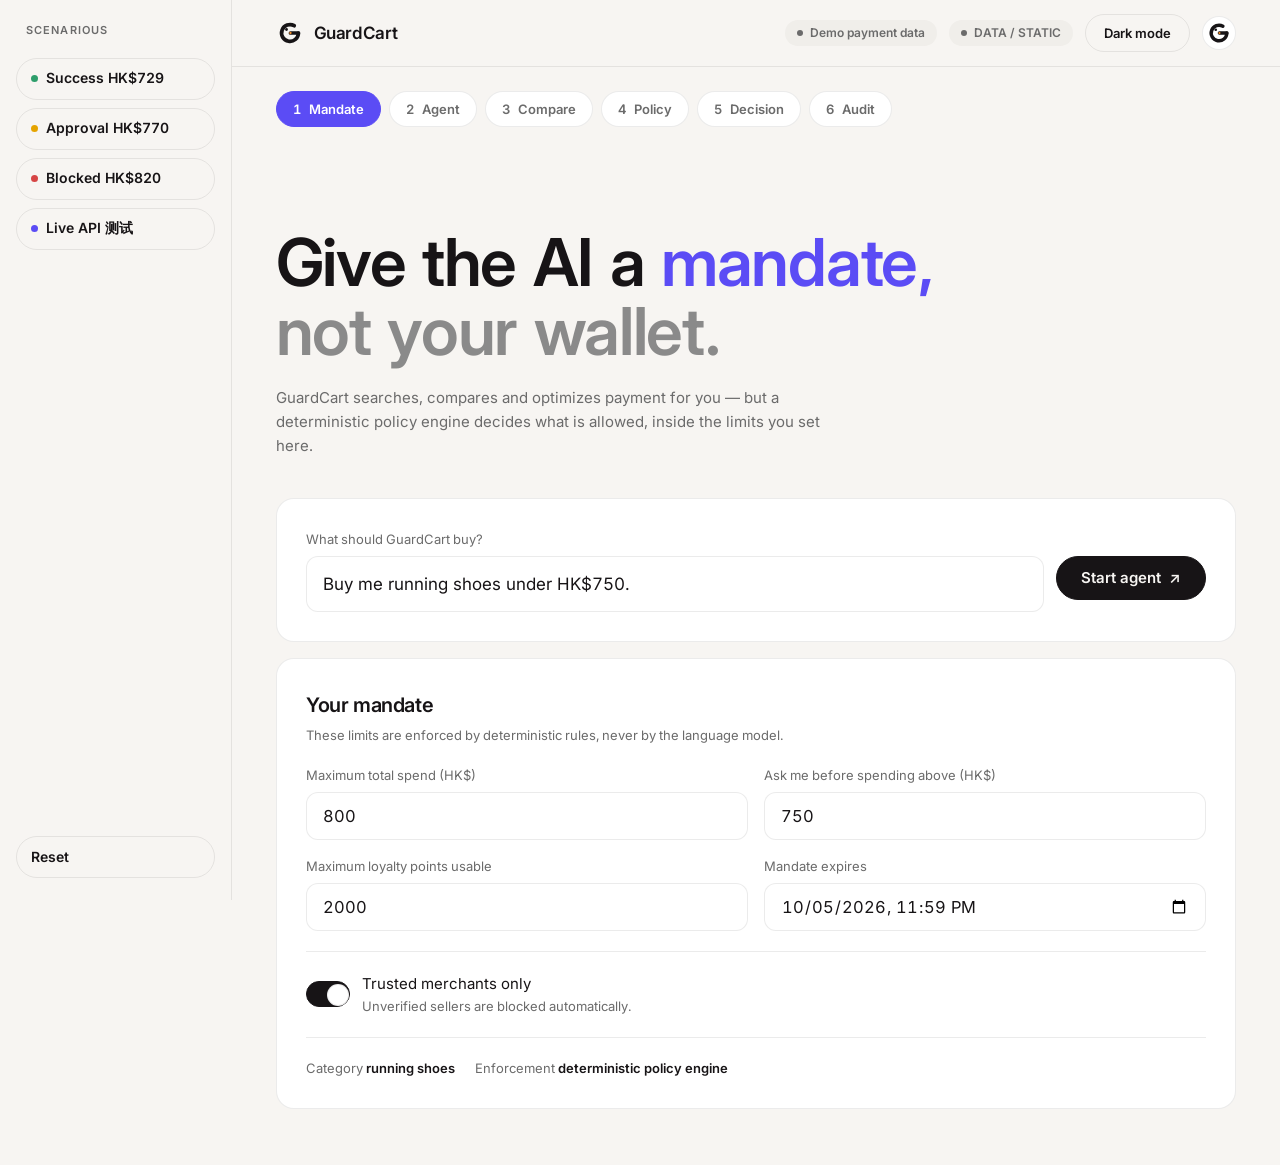
==== commit f92908fb: "feat(ui): update frontend assets and verify end-to-end integration" ====
--- a/frontend/index.html
+++ b/frontend/index.html
@@ -2,7 +2,7 @@
 <html lang="en">
 <head>
   <meta charset="UTF-8" />
-  <meta name="viewport" content="width=device-width, initial-scale=1.0" />
+  <meta name="viewport" content="width=device-width, initial-scale=1.0, viewport-fit=cover" />
   <title>GuardCart — AI shops. You stay in control.</title>
   <link rel="icon" type="image/svg+xml" href="mascot/mascot-favicon.svg" />
   <link rel="preconnect" href="https://fonts.googleapis.com" />
@@ -21,10 +21,10 @@
         GuardCart
       </button>
       <div class="topbar-right">
-        <span class="tag">Demo payment data</span>
+        <span class="tag tag-hide-sm">Demo payment data</span>
         <span class="tag" id="data-source-tag">DATA / …</span>
         <button class="btn btn-ghost btn-sm" id="theme-toggle" type="button">Dark mode</button>
-        <span class="avatar-chip" id="topbar-avatar" aria-hidden="true"></span>
+        <span class="avatar-chip avatar-hide-sm" id="topbar-avatar" aria-hidden="true"></span>
       </div>
     </div>
   </header>
@@ -181,7 +181,7 @@
   <!-- ===================== 演示控制条 ===================== -->
   <footer class="demo-bar">
     <div class="demo-inner">
-      <span class="demo-label">Demo scenarios</span>
+      <span class="demo-label">scenarious</span>
       <button class="btn btn-ghost btn-sm" type="button" onclick="GuardCartApp.runDemo('success')"><span class="dot dot-success"></span>Success HK$729</button>
       <button class="btn btn-ghost btn-sm" type="button" onclick="GuardCartApp.runDemo('approval')"><span class="dot dot-warning"></span>Approval HK$770</button>
       <button class="btn btn-ghost btn-sm" type="button" onclick="GuardCartApp.runDemo('blocked')"><span class="dot dot-error"></span>Blocked HK$820</button>
--- a/frontend/css/styles.css
+++ b/frontend/css/styles.css
@@ -36,7 +36,7 @@
   background: var(--bg);
   color: var(--text);
   font-family: Inter, "Noto Sans SC", "PingFang SC", "Microsoft YaHei", system-ui, sans-serif;
-  font-size: 15px;
+  font-size: clamp(15px, 0.35vw + 12px, 16.5px);
   line-height: 1.6;
   transition: background-color .35s var(--ease), color .35s var(--ease);
 }
@@ -191,9 +191,9 @@
 }
 
 /* ---------------- 首屏 ---------------- */
-.hero { padding: 72px 0 40px; max-width: 760px; }
+.hero { padding: clamp(72px, 6vw, 104px) 0 40px; max-width: 760px; }
 .hero-title {
-  font-size: clamp(40px, 5.2vw, 60px);
+  font-size: clamp(40px, 5.2vw, 66px);
   font-weight: 600;
   line-height: 1.05;
   margin-bottom: 20px;
@@ -224,10 +224,10 @@
   background: var(--surface);
   border: 1px solid var(--border);
   border-radius: var(--radius-card);
-  padding: 28px;
+  padding: clamp(28px, 2.3vw, 38px);
 }
 .card + .card { margin-top: 16px; }
-.card-title { font-size: 20px; font-weight: 600; margin-bottom: 4px; }
+.card-title { font-size: clamp(20px, 1.2vw, 22px); font-weight: 600; margin-bottom: 4px; }
 .card-sub { font-size: 13px; color: var(--text-secondary); }
 
 /* ---------------- 表单 ---------------- */
@@ -335,17 +335,17 @@
   flex-wrap: wrap;
   margin-bottom: 24px;
 }
-.section-title { font-size: clamp(28px, 3.2vw, 40px); font-weight: 600; line-height: 1.12; }
+.section-title { font-size: clamp(28px, 3.2vw, 46px); font-weight: 600; line-height: 1.12; }
 .section-sub { font-size: 15px; color: var(--text-secondary); max-width: 560px; }
 .product-grid {
   display: grid;
   grid-template-columns: repeat(3, 1fr);
-  gap: 16px;
+  gap: clamp(16px, 1.3vw, 24px);
 }
 .product-card { display: flex; flex-direction: column; gap: 0; position: relative; }
 .product-card.recommended { border-color: var(--text); }
 .product-card .p-head { display: flex; justify-content: space-between; align-items: flex-start; gap: 8px; margin-bottom: 2px; }
-.product-card h3 { font-size: 20px; font-weight: 600; }
+.product-card h3 { font-size: clamp(20px, 1.25vw, 24px); font-weight: 600; }
 .product-card .p-id { font-size: 12px; color: var(--text-secondary); }
 .product-card .p-desc { font-size: 13px; color: var(--text-secondary); margin: 6px 0 14px; }
 .product-card .p-merchant { display: flex; justify-content: space-between; align-items: center; font-size: 13px; margin-bottom: 14px; }
@@ -358,7 +358,7 @@
   display: flex; justify-content: space-between; align-items: baseline;
   font-size: 15px; font-weight: 600;
 }
-.price-total .num { font-size: 32px; font-weight: 600; letter-spacing: -0.02em; }
+.price-total .num { font-size: clamp(32px, 2.1vw, 42px); font-weight: 600; letter-spacing: -0.02em; }
 .product-card.recommended .price-total .num { color: var(--accent); }
 .reco-reason {
   margin-top: 14px;
@@ -372,7 +372,7 @@
 .zone-grid {
   display: grid;
   grid-template-columns: repeat(3, 1fr);
-  gap: 16px;
+  gap: clamp(16px, 1.3vw, 24px);
   margin-bottom: 16px;
 }
 .zone { padding: 20px; }
@@ -412,7 +412,7 @@
   border: 1px solid var(--border);
   border-radius: var(--radius-card);
   background: var(--surface);
-  padding: 32px;
+  padding: clamp(32px, 2.6vw, 44px);
   margin-bottom: 16px;
 }
 .decision .mascot { flex-shrink: 0; }
@@ -420,7 +420,7 @@
 .decision-ask { background: var(--warning-tint); border-color: var(--warning); }
 .decision-block { background: var(--error-tint); border-color: var(--error); }
 .decision .d-main { flex: 1; min-width: 0; }
-.decision .d-title { font-size: clamp(28px, 3.2vw, 40px); font-weight: 600; line-height: 1.12; margin: 10px 0 6px; }
+.decision .d-title { font-size: clamp(28px, 3.2vw, 44px); font-weight: 600; line-height: 1.12; margin: 10px 0 6px; }
 .decision .d-sub { font-size: 15px; color: var(--text-secondary); max-width: 520px; }
 .decision .d-note {
   margin-top: 14px;
@@ -430,7 +430,7 @@
   color: var(--text-secondary);
 }
 .decision .d-num { text-align: right; flex-shrink: 0; }
-.decision .d-num .big { font-size: clamp(40px, 5vw, 60px); font-weight: 600; letter-spacing: -0.02em; line-height: 1; }
+.decision .d-num .big { font-size: clamp(40px, 5vw, 68px); font-weight: 600; letter-spacing: -0.02em; line-height: 1; }
 .decision .d-num .cap { font-size: 13px; color: var(--text-secondary); margin-top: 6px; }
 .decision-actions { display: flex; gap: 10px; margin-top: 18px; flex-wrap: wrap; }
 
@@ -446,7 +446,7 @@
 }
 .stat { padding: 20px 24px; border-left: 1px solid var(--border); }
 .stat:first-child { border-left: none; }
-.stat .v { font-size: 32px; font-weight: 600; letter-spacing: -0.02em; line-height: 1.1; }
+.stat .v { font-size: clamp(32px, 2.1vw, 40px); font-weight: 600; letter-spacing: -0.02em; line-height: 1.1; }
 .stat .k { font-size: 13px; color: var(--text-secondary); margin-top: 4px; }
 
 /* 支付选项：行选中 = 2px 竖线 + muted 底 */
@@ -508,8 +508,10 @@
   background: var(--bg);
   border-top: 1px solid var(--border);
   z-index: 60;
+  padding-bottom: env(safe-area-inset-bottom, 0px);
 }
 .demo-inner {
+  position: relative;
   max-width: 1120px;
   margin: 0 auto;
   padding: 12px 32px;
@@ -537,16 +539,175 @@
   .decision { flex-direction: column; align-items: flex-start; }
   .decision .d-num { text-align: left; }
 }
+/* ---------------- 手机自适应 ---------------- */
 @media (max-width: 600px) {
+  html, body { overflow-x: hidden; }
   .wrap { padding-left: 16px; padding-right: 16px; }
-  .topbar-inner { padding-left: 16px; padding-right: 16px; }
-  .demo-inner { padding-left: 16px; padding-right: 16px; }
+
+  /* 顶栏：收窄间距，隐藏次要元素，保证品牌 / 数据标签 / 主题切换不换行 */
+  .topbar-inner { padding: 10px 16px; gap: 10px; }
+  .brand { font-size: 16px; gap: 8px; }
+  .topbar-right { gap: 8px; }
+  .tag-hide-sm, .avatar-hide-sm { display: none; }
+  .tag { height: 24px; padding: 0 10px; font-size: 11px; gap: 5px; }
+  #theme-toggle { height: 34px; padding: 0 12px; font-size: 12px; }
+
+  /* 步骤条：单行横向滑动，不挤占纵向空间 */
+  .stepper {
+    flex-wrap: nowrap;
+    overflow-x: auto;
+    -webkit-overflow-scrolling: touch;
+    scrollbar-width: none;
+    margin: 0 -16px;
+    padding: 14px 16px 10px;
+    gap: 7px;
+  }
+  .stepper::-webkit-scrollbar { display: none; }
+  .stepper li { flex-shrink: 0; height: 32px; padding: 0 12px; font-size: 12px; gap: 6px; }
+
+  /* 首屏 */
+  .hero { padding: 36px 0 24px; }
+  .hero-title { font-size: clamp(30px, 8.5vw, 38px); }
+  .hero-sub { font-size: 14px; }
+
+  /* 卡片与表单：输入框 16px 防止 iOS Safari 聚焦自动放大 */
+  .card { padding: 18px; }
+  .card-title { font-size: 18px; }
   .form-grid { grid-template-columns: 1fr; }
-  .hero { padding: 48px 0 32px; }
-  .card { padding: 20px; }
-  .decision { padding: 20px; }
+  .input { font-size: 16px; }
+  .input-lg { height: 52px; }
   .ask-row { flex-direction: column; }
   .ask-row .btn { width: 100%; }
+  .mandate-summary { flex-direction: column; gap: 6px; }
+
+  /* 各区块标题与主按钮：按钮整行，拇指热区 */
+  .section-head { margin-bottom: 18px; }
+  .section-title { font-size: clamp(24px, 7vw, 30px); }
+  .section-sub { font-size: 14px; }
+  .section-head .btn { width: 100%; }
+  .actions-end { flex-direction: column; align-items: stretch; }
+  .actions-end .btn,
+  .actions-between .btn { width: 100%; }
+  .actions-between { flex-direction: column; }
+
+  /* 策略三栏已在 900 变单栏，这里收窄内边距 */
+  .zone { padding: 16px; }
+  .zone p { font-size: 14px; }
+  .check-item { flex-wrap: wrap; row-gap: 2px; padding: 12px 0; }
+  .check-item .cn, .check-item .cd { font-size: 14px; }
+  .check-item .cr { margin-left: auto; }
+
+  /* 商品卡 */
+  .product-card h3 { font-size: 18px; }
+  .price-total .num { font-size: 28px; }
+
+  /* 决策横幅与数字统计 */
+  .decision { padding: 20px 18px; gap: 16px; }
+  .decision .d-title { font-size: clamp(24px, 7vw, 30px); }
+  .decision .d-sub { font-size: 14px; }
+  .decision .d-num .big { font-size: clamp(34px, 9.5vw, 40px); }
+  .decision-actions .btn { width: 100%; }
+  .stat { padding: 14px 16px; }
+  .stat .v { font-size: 24px; }
+  .stat .k { font-size: 12px; }
+
+  /* 支付行允许折行，费用不被挤压 */
+  .pay-row { flex-wrap: wrap; row-gap: 2px; padding: 13px 12px; }
+  .pay-row .pc { margin-left: auto; }
+
+  /* 底部演示条：单行横向滑动 + 状态文字浮在条上方 */
+  .demo-inner {
+    flex-wrap: nowrap;
+    justify-content: flex-start;
+    overflow-x: auto;
+    -webkit-overflow-scrolling: touch;
+    scrollbar-width: none;
+    padding: 10px 16px;
+    gap: 8px;
+  }
+  .demo-inner::-webkit-scrollbar { display: none; }
+  .demo-inner .btn-sm { flex: 0 0 auto; height: 40px; padding: 0 14px; }
+  .demo-label { display: none; }
+  /* 状态条用 fixed：demo-inner 的 overflow:auto 会裁掉绝对定位子元素 */
+  .live-status {
+    position: fixed;
+    left: 0; right: 0;
+    bottom: calc(60px + env(safe-area-inset-bottom, 0px));
+    max-width: none;
+    padding: 8px 16px;
+    border-top: 1px solid var(--border);
+    background: var(--bg);
+    font-size: 12px;
+    z-index: 61;
+  }
+  main { padding-bottom: calc(66px + env(safe-area-inset-bottom, 0px)); }
+}
+
+@media (max-width: 380px) {
+  .wrap { padding-left: 12px; padding-right: 12px; }
+  .topbar-inner { padding-left: 12px; padding-right: 12px; }
+  .stepper { margin-left: -12px; margin-right: -12px; padding-left: 12px; padding-right: 12px; }
+  .card { padding: 16px; }
+  .hero-title { font-size: clamp(27px, 8vw, 32px); }
+  .stat { padding: 12px; }
+  .stat .v { font-size: 21px; }
+  .demo-inner { padding-left: 12px; padding-right: 12px; }
+  .demo-inner .btn-sm { padding: 0 12px; font-size: 12px; }
+  .live-status { padding-left: 12px; padding-right: 12px; }
+}
+
+/* ---------------- 桌面端左侧导航（≥860px：AI 工具式固定侧栏） ---------------- */
+@media (min-width: 860px) {
+  :root { --sidebar-w: clamp(232px, 15.5vw, 264px); }
+  .demo-bar {
+    top: 0; bottom: 0; left: 0; right: auto;
+    width: var(--sidebar-w);
+    border-top: none;
+    border-right: 1px solid var(--border);
+    padding-bottom: 0;
+  }
+  .demo-inner {
+    flex-direction: column;
+    align-items: stretch;
+    justify-content: flex-start;
+    flex-wrap: nowrap;
+    height: 100%;
+    padding: 22px 16px;
+    gap: 8px;
+  }
+  .demo-label {
+    display: block;
+    margin: 0 10px 10px;
+    font-size: 11px;
+    font-weight: 600;
+    letter-spacing: .1em;
+    text-transform: uppercase;
+  }
+  .demo-inner .btn-sm { justify-content: flex-start; height: 42px; padding: 0 14px; font-size: 14px; }
+  /* Reset 沉到侧栏底部，live 状态作为其下方的说明行 */
+  .demo-inner .btn:last-of-type { margin-top: auto; }
+  .live-status {
+    position: static;
+    max-width: none;
+    padding: 8px 10px 0;
+    font-size: 12px;
+    text-align: left;
+  }
+  /* 放开写死的 1120px 内容上限，随屏宽流式填充（留出舒服的页边距）；
+     超宽屏（≥2K）加 1720px 上限，避免表单/卡片被过度拉长 */
+  .topbar { margin-left: var(--sidebar-w); }
+  .topbar-inner {
+    max-width: 1720px;
+    padding-left: clamp(32px, 3.4vw, 88px);
+    padding-right: clamp(32px, 3.4vw, 88px);
+  }
+  .wrap {
+    margin-left: var(--sidebar-w);
+    max-width: 1720px;
+    padding-left: clamp(32px, 3.4vw, 88px);
+    padding-right: clamp(32px, 3.4vw, 88px);
+  }
+  main { padding-bottom: 56px; }
 }
 
 /* ---------------- 减少动态效果 ---------------- */
@@ -574,6 +735,7 @@
   max-width: 460px;
   text-align: left;
 }
+.live-status:empty { display: none; }
 .live-status.is-ok { color: var(--success); }
 .live-status.is-error { color: var(--error); }
 .product-card.disqualified { opacity: 0.62; }
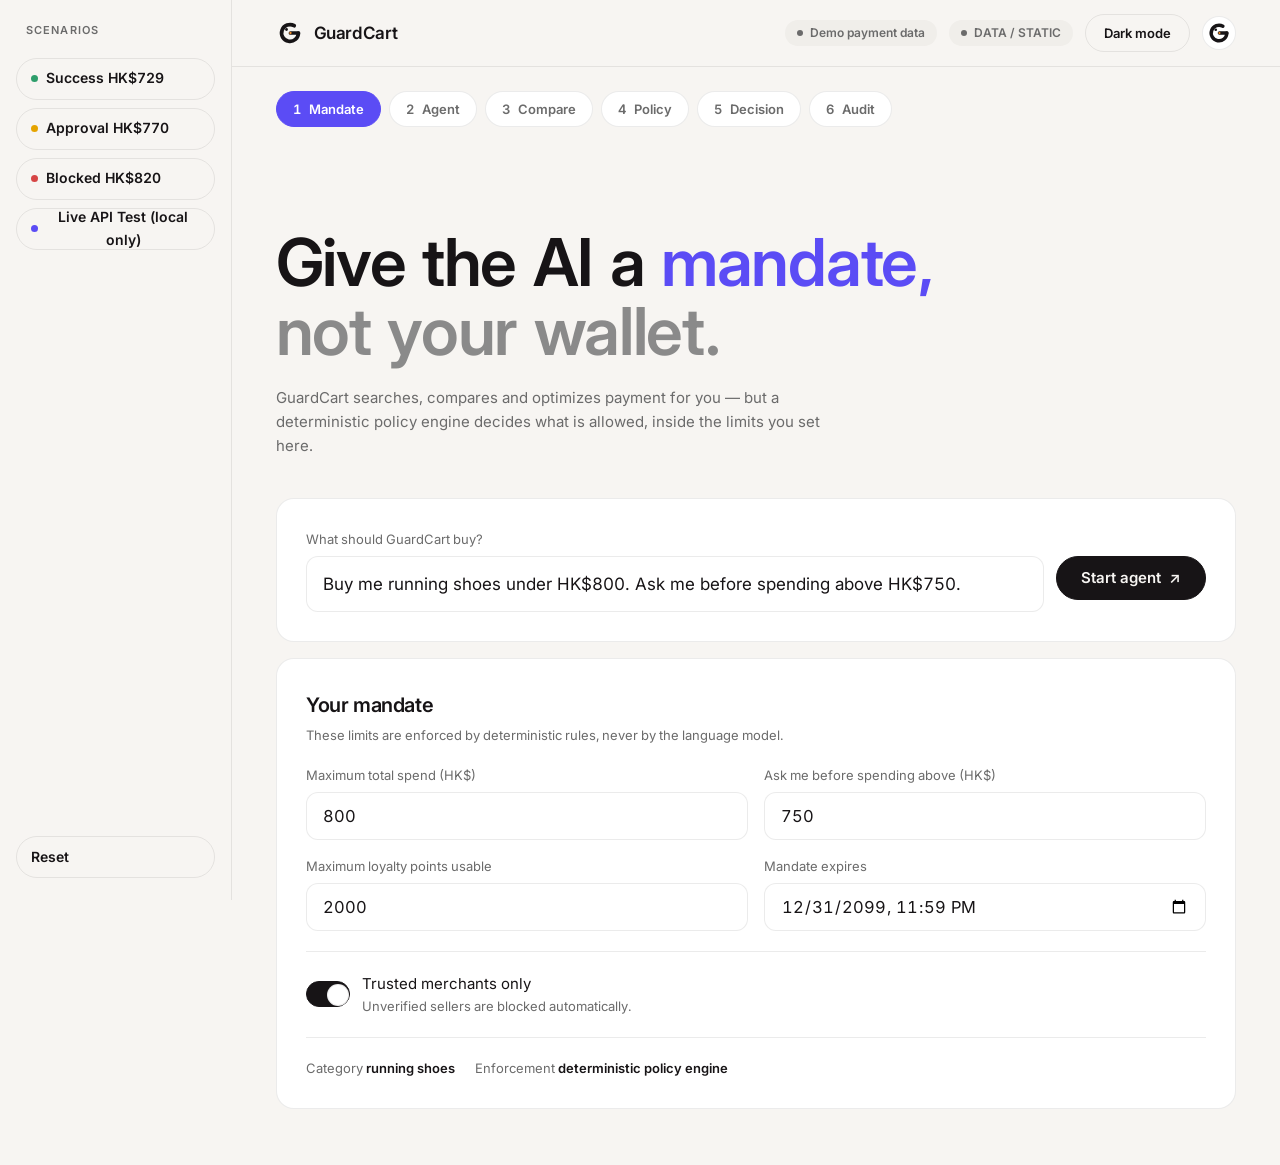
==== commit 2722cfd6: "fix(frontend): align final demo scenarios and documentation" ====
--- a/frontend/index.html
+++ b/frontend/index.html
@@ -56,8 +56,8 @@
           <label for="mandate-request">What should GuardCart buy?</label>
           <div class="ask-row">
             <input id="mandate-request" class="input input-lg" type="text"
-                   value="Buy me running shoes under HK$750."
-                   placeholder="e.g. Buy me running shoes under HK$750." />
+                   value="Buy me running shoes under HK$800. Ask me before spending above HK$750."
+                   placeholder="e.g. Buy me running shoes under HK$800." />
             <button class="btn btn-primary" type="button" onclick="GuardCartApp.startFromForm()">
               Start agent <span aria-hidden="true">↗</span>
             </button>
@@ -84,7 +84,7 @@
           </div>
           <div class="field">
             <label for="mandate-expiry">Mandate expires</label>
-            <input id="mandate-expiry" class="input" type="datetime-local" value="2026-10-05T23:59" />
+            <input id="mandate-expiry" class="input" type="datetime-local" value="2099-12-31T23:59" />
           </div>
         </div>
         <hr class="hr" />
@@ -181,11 +181,11 @@
   <!-- ===================== 演示控制条 ===================== -->
   <footer class="demo-bar">
     <div class="demo-inner">
-      <span class="demo-label">scenarious</span>
+      <span class="demo-label">Scenarios</span>
       <button class="btn btn-ghost btn-sm" type="button" onclick="GuardCartApp.runDemo('success')"><span class="dot dot-success"></span>Success HK$729</button>
       <button class="btn btn-ghost btn-sm" type="button" onclick="GuardCartApp.runDemo('approval')"><span class="dot dot-warning"></span>Approval HK$770</button>
       <button class="btn btn-ghost btn-sm" type="button" onclick="GuardCartApp.runDemo('blocked')"><span class="dot dot-error"></span>Blocked HK$820</button>
-      <button class="btn btn-ghost btn-sm" type="button" onclick="GuardCartApp.runLiveApi(this)"><span class="dot dot-live"></span>Live API 测试</button>
+      <button class="btn btn-ghost btn-sm" type="button" onclick="GuardCartApp.runLiveApi(this)"><span class="dot dot-live"></span>Live API Test (local only)</button>
       <button class="btn btn-ghost btn-sm" type="button" onclick="GuardCartApp.resetDemo()">Reset</button>
       <span id="live-status" class="live-status" role="status"></span>
     </div>
